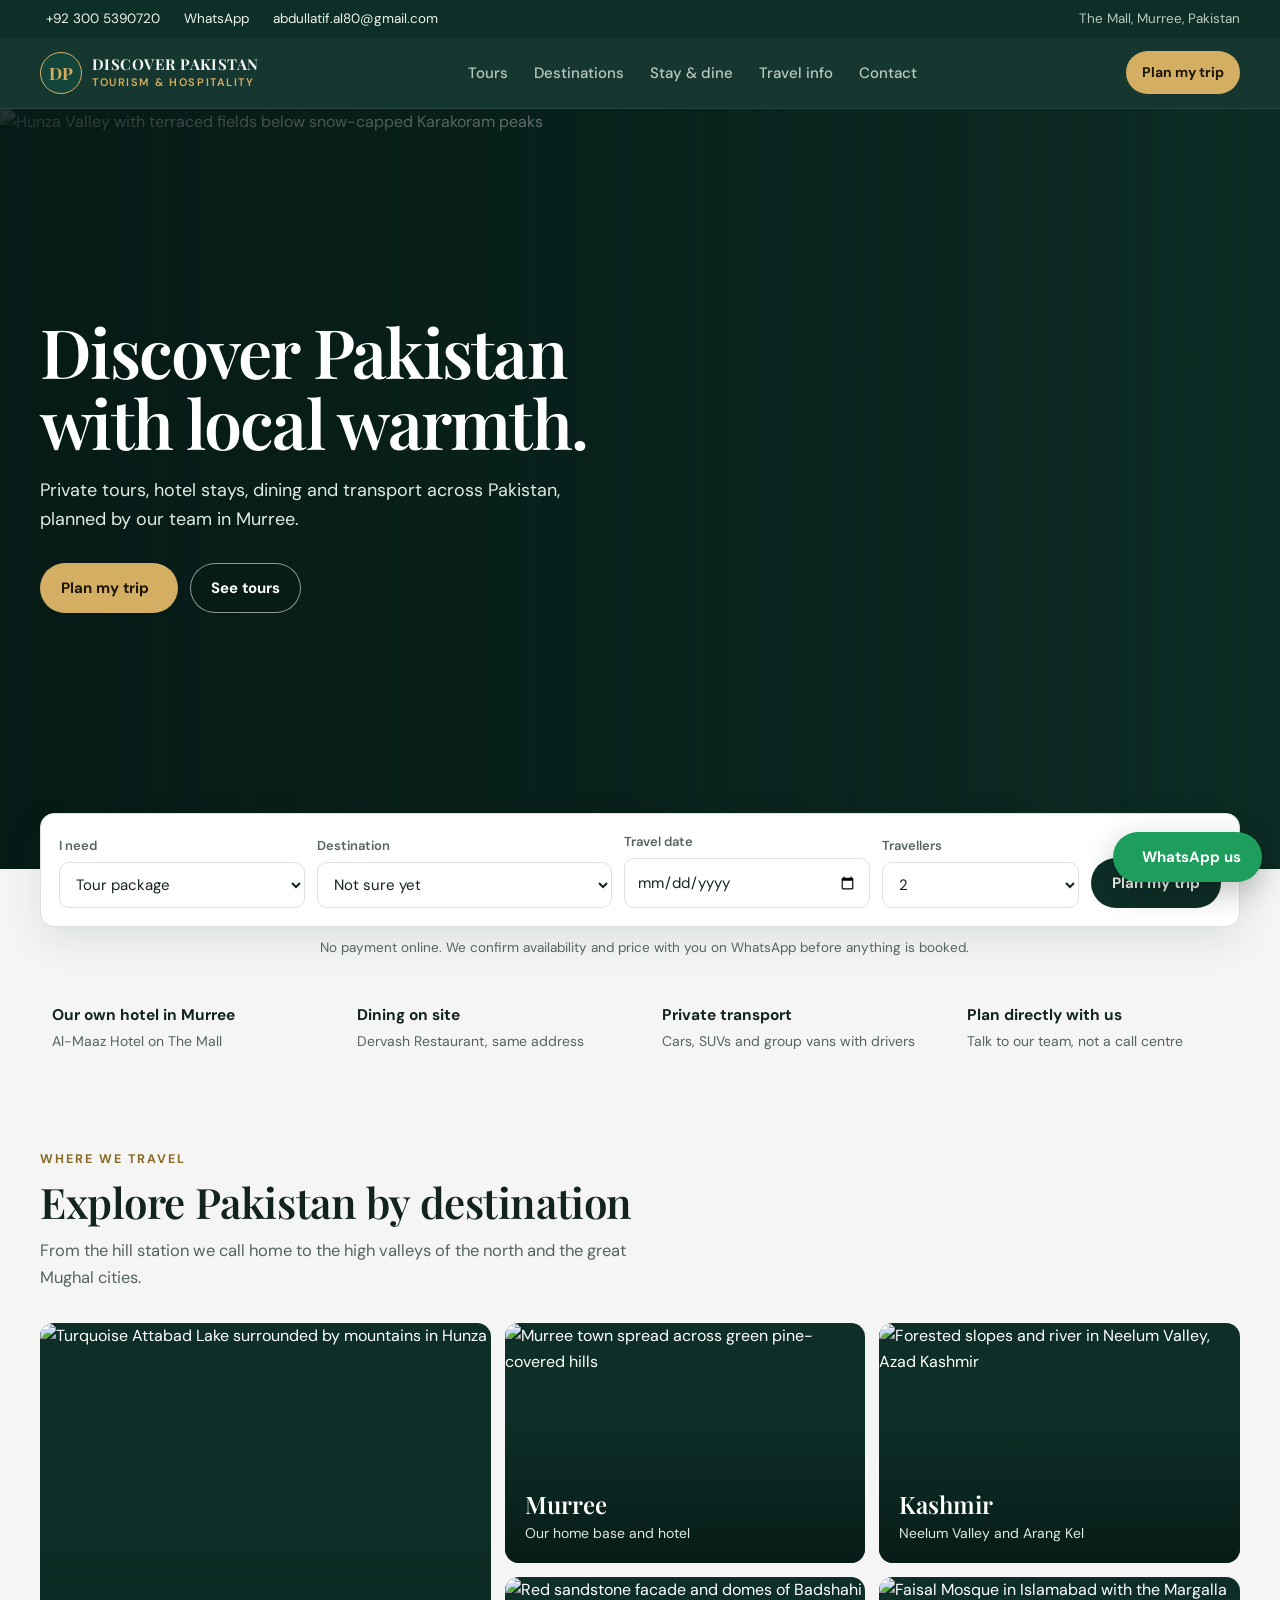
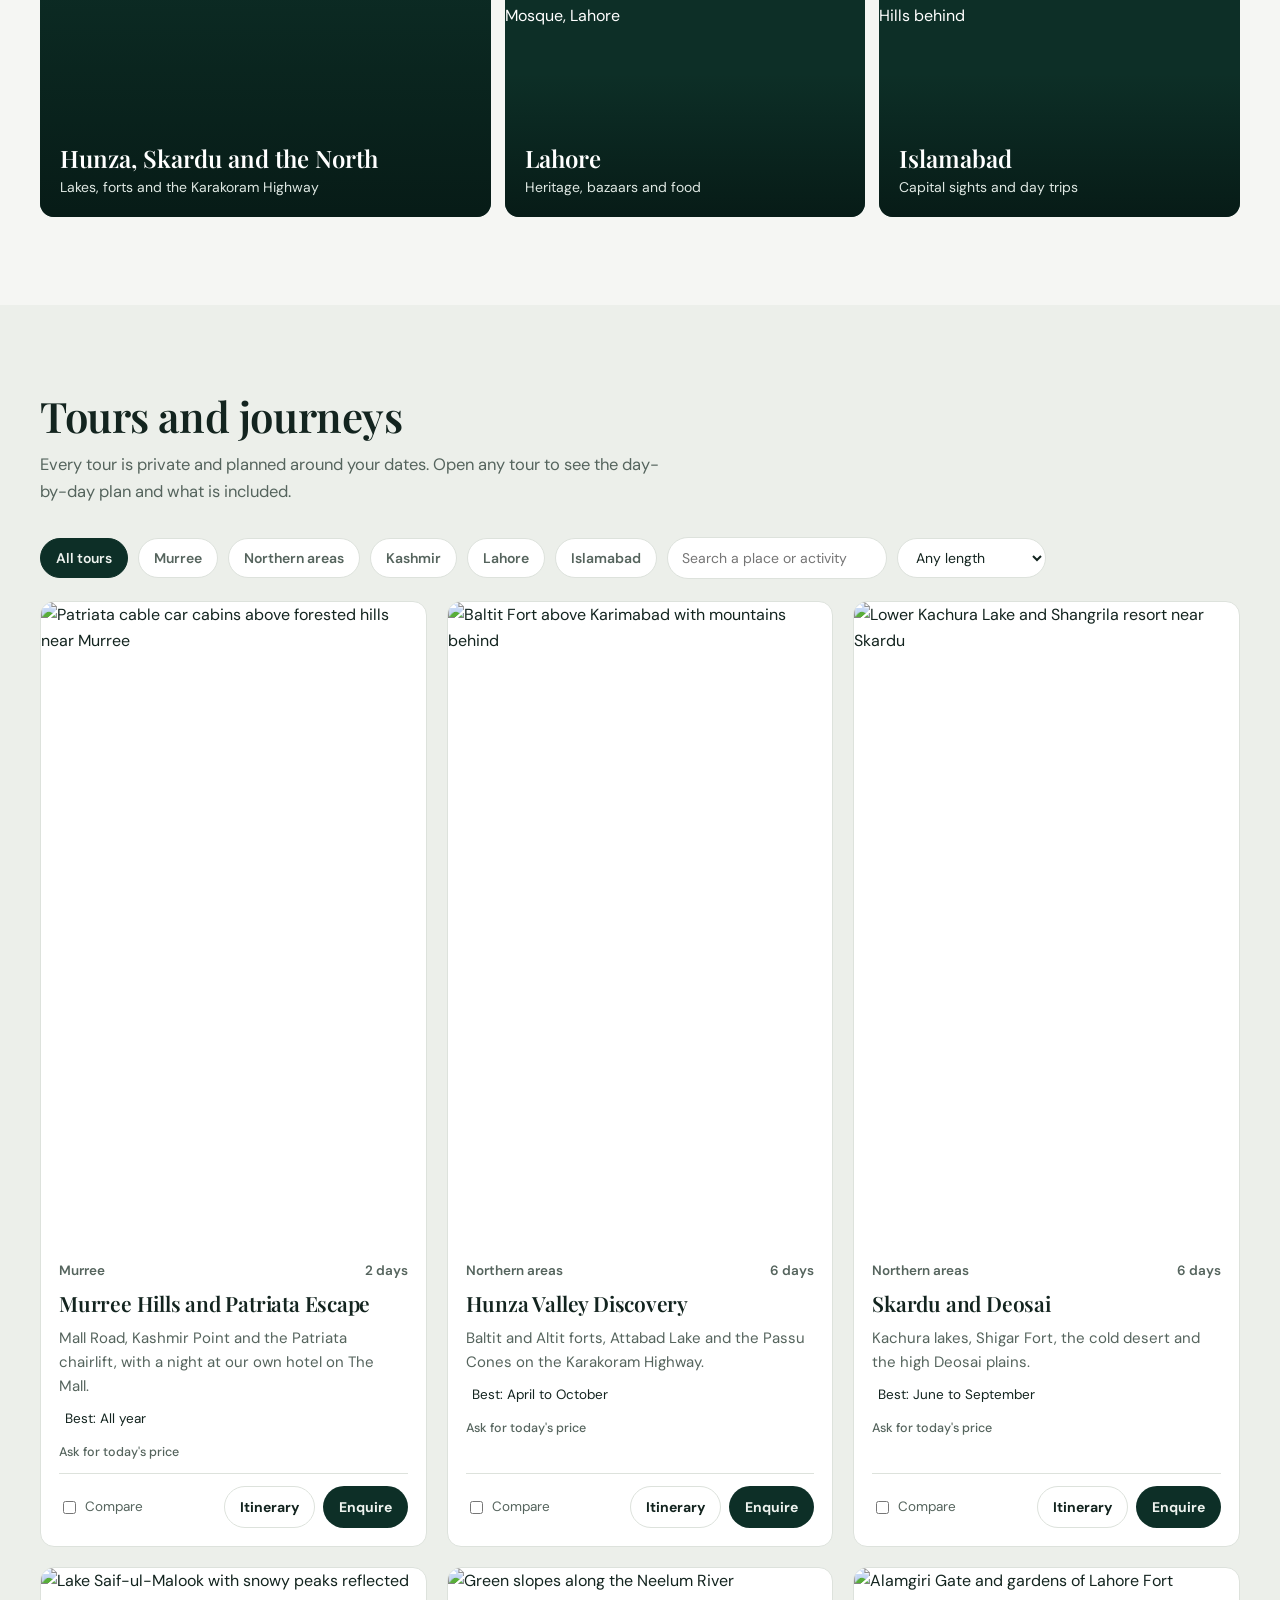
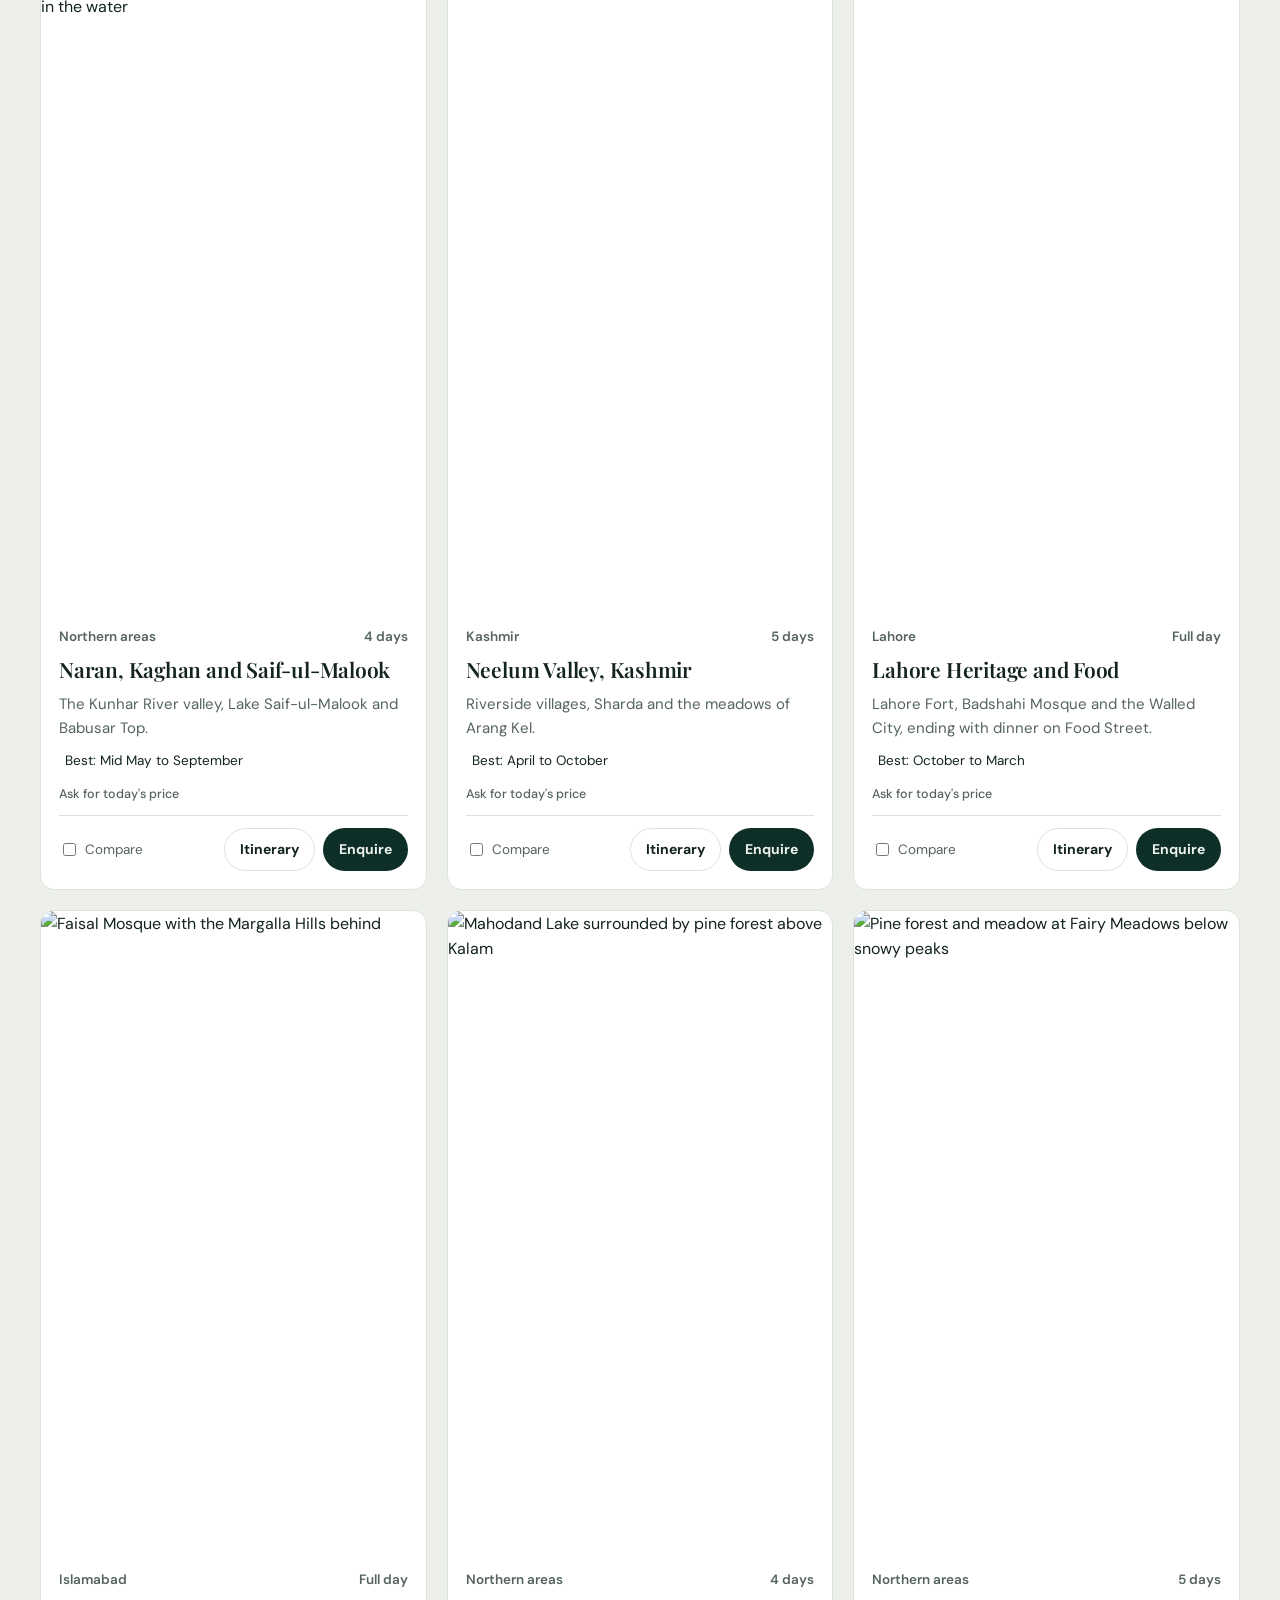
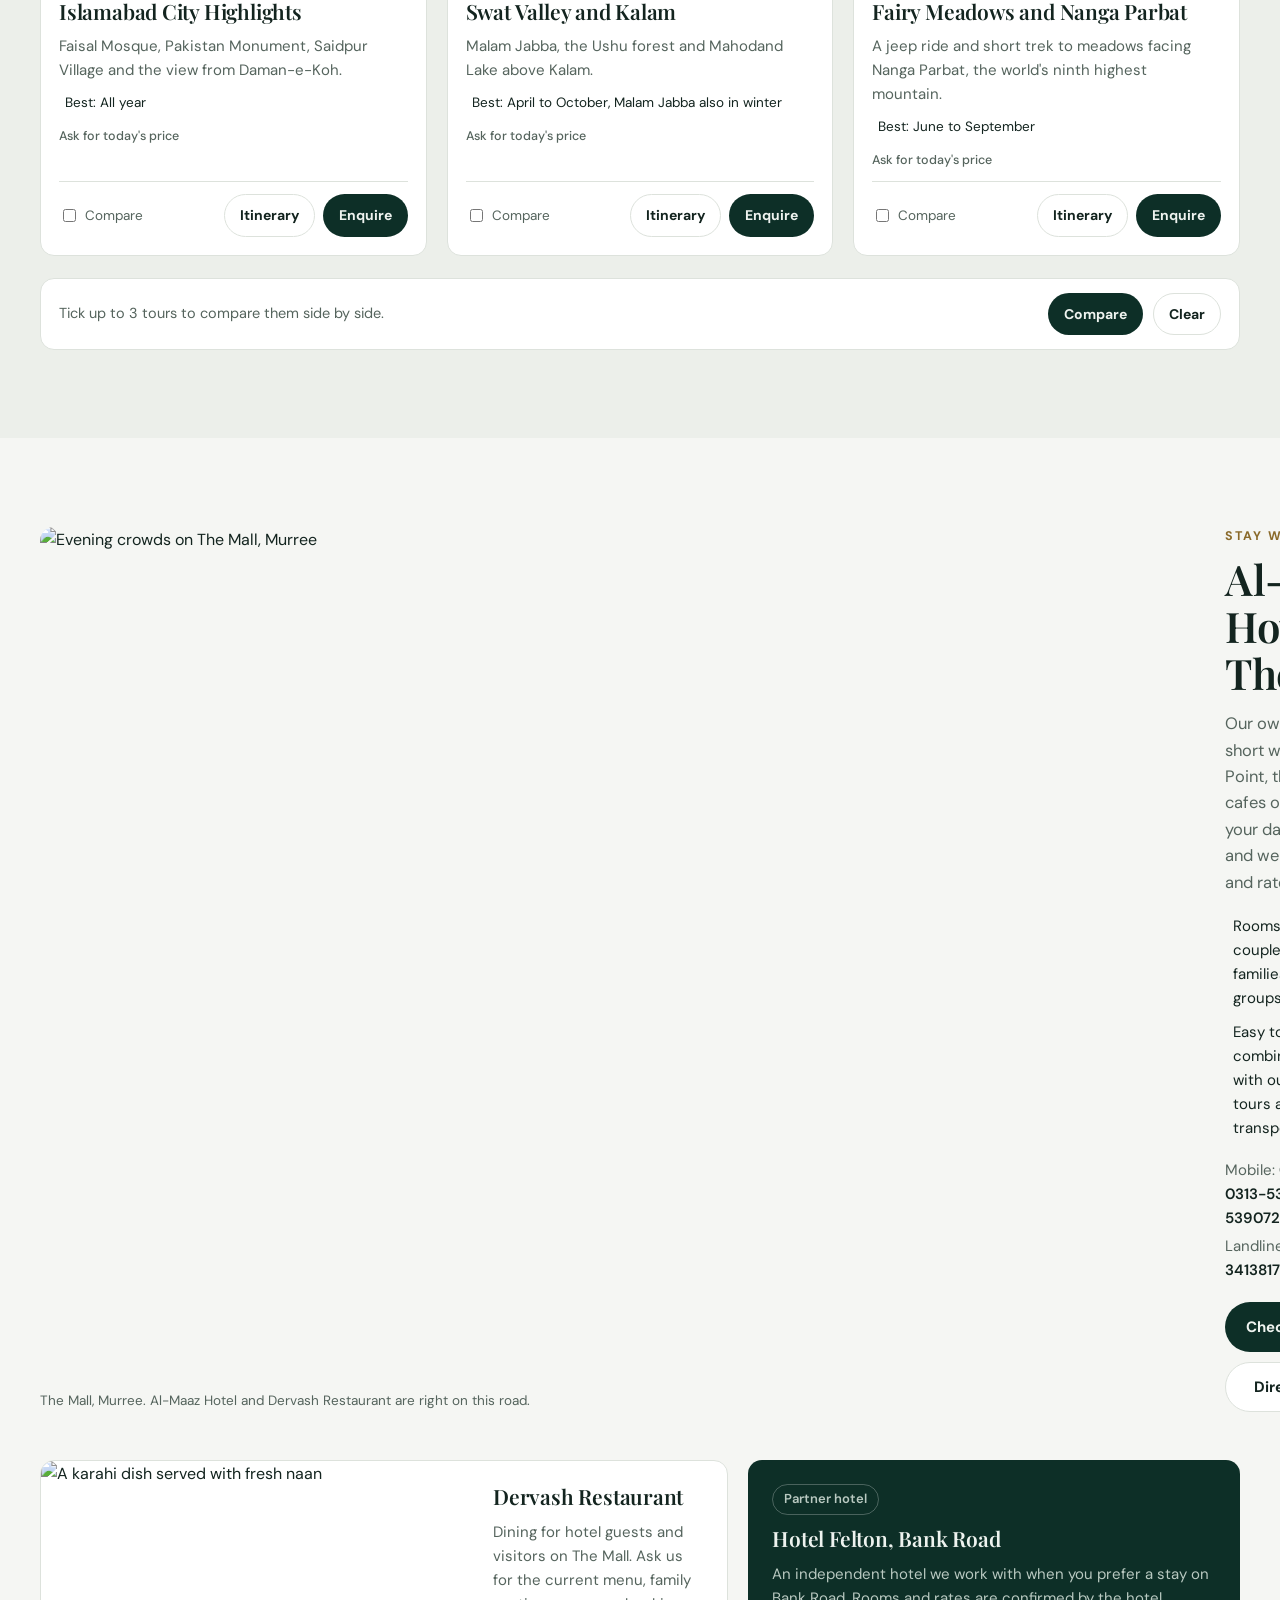
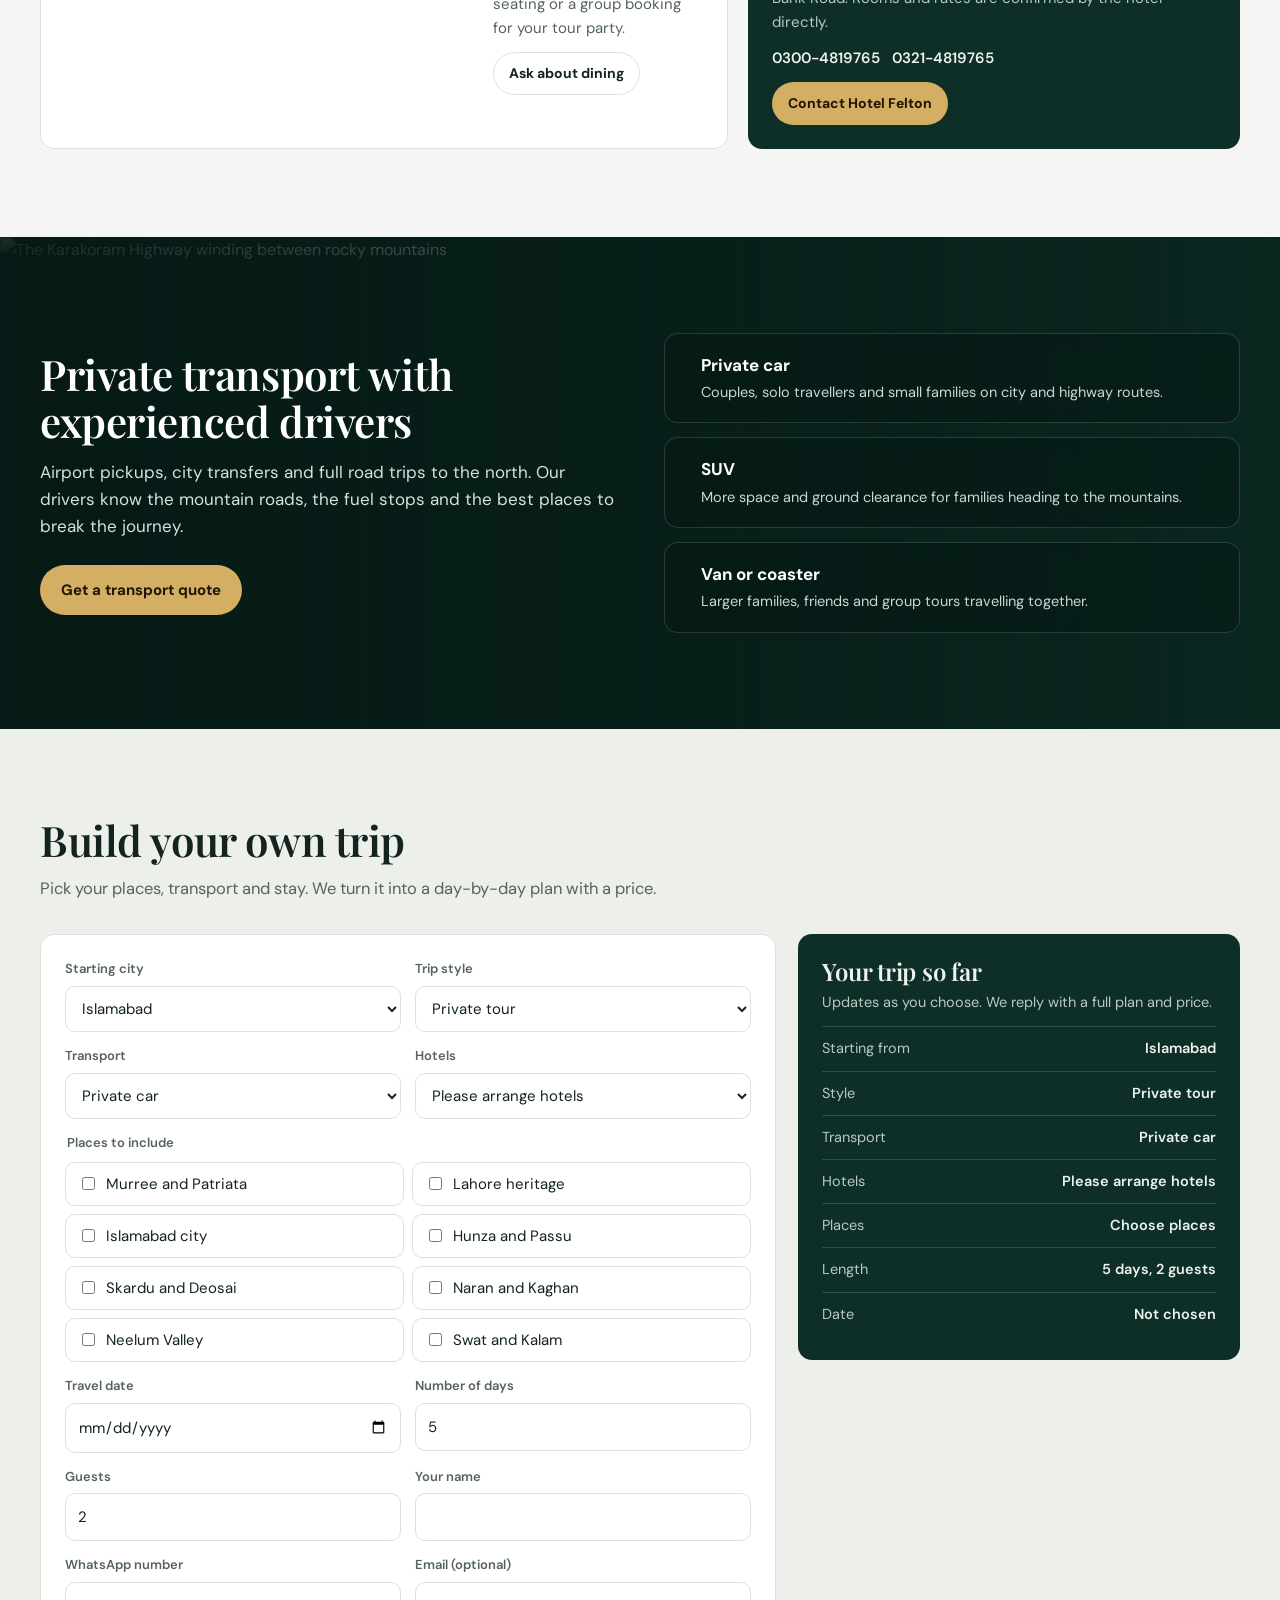
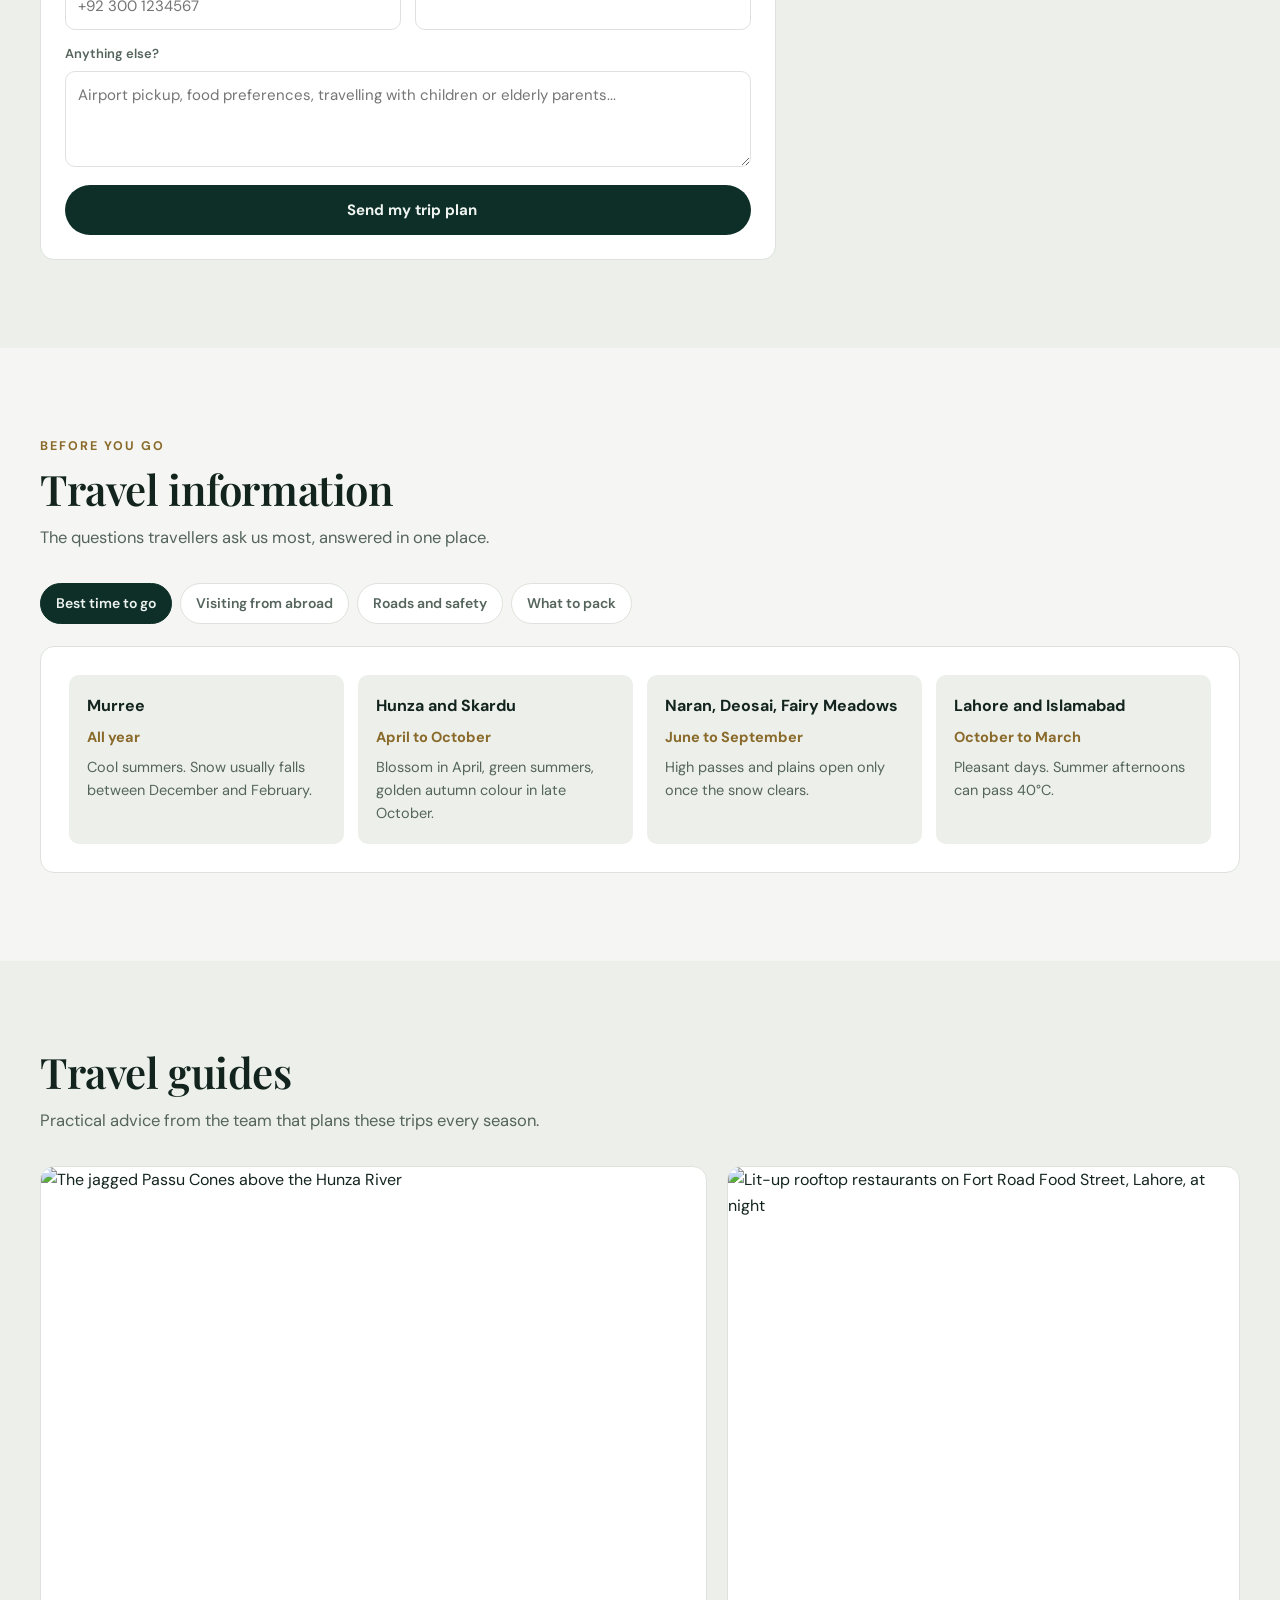
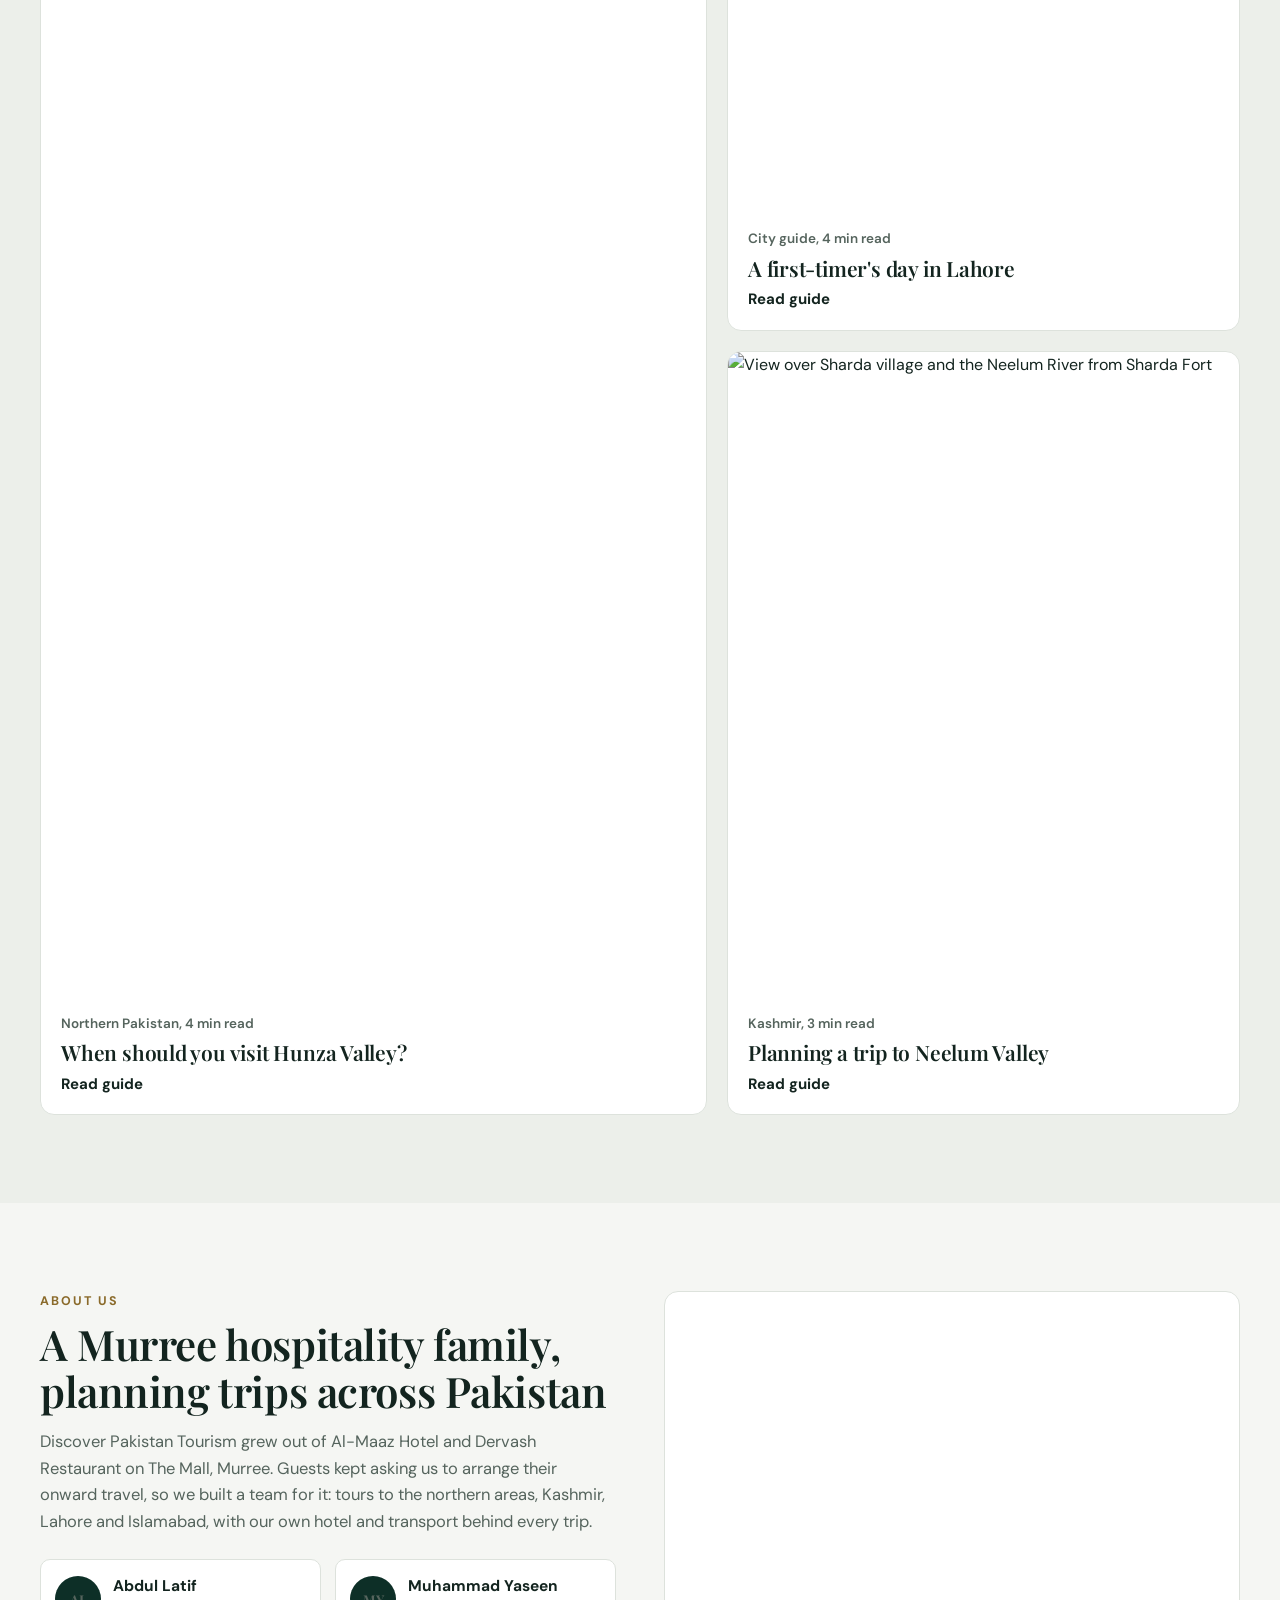
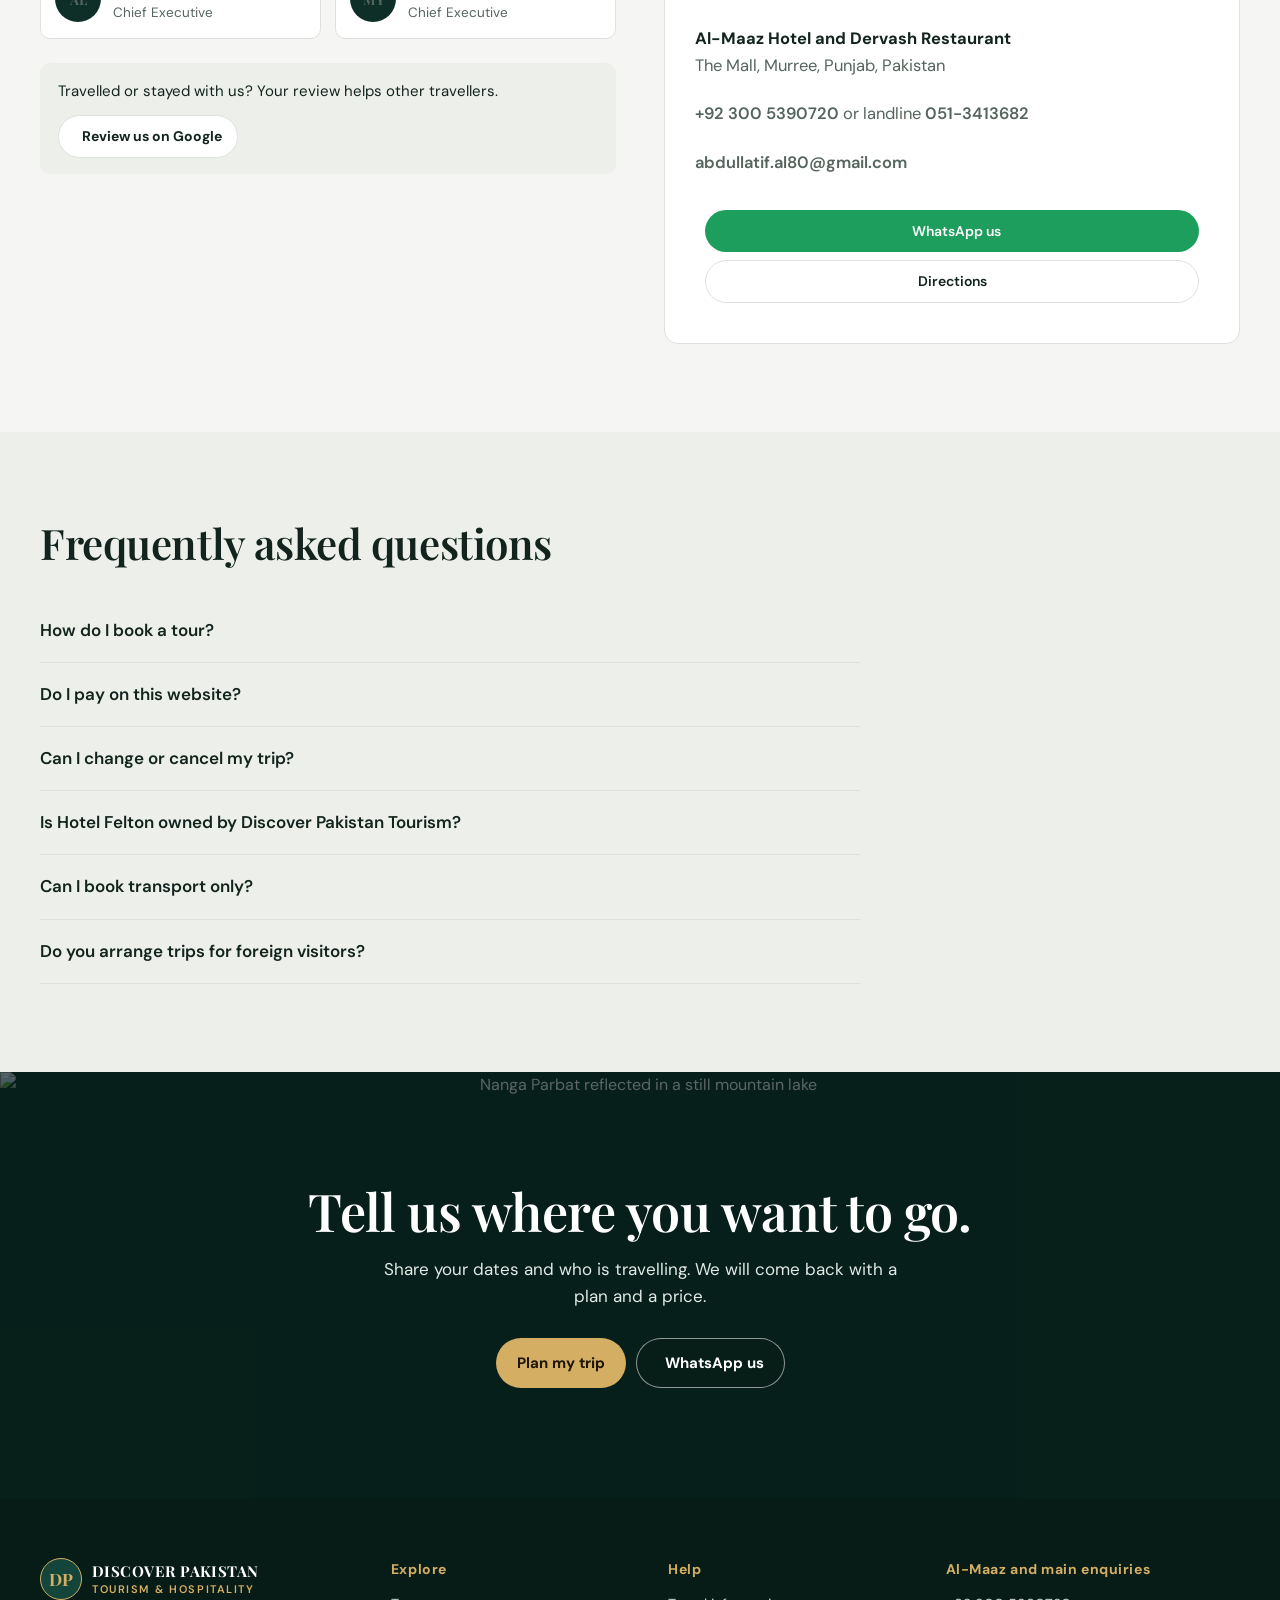
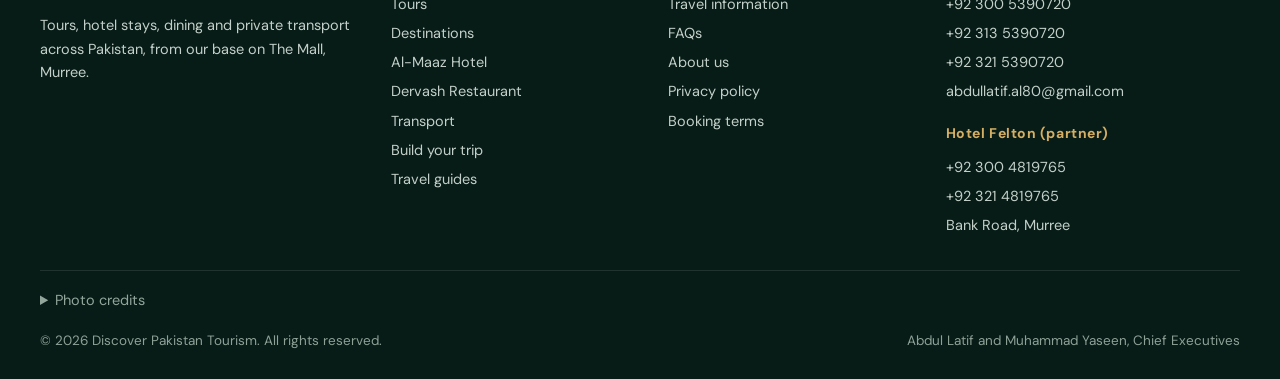
==== index.html @ a51fe9c0 "Redesign site: real destination photos, tour itineraries, travel info, SEO Remove prototype notices " ====
<!DOCTYPE html>
<html lang="en">
<head>
<meta charset="UTF-8">
<meta name="viewport" content="width=device-width,initial-scale=1">
<title>Discover Pakistan Tourism | Tours, Murree Hotel Stays and Private Transport</title>
<meta name="description" content="Private tours to Hunza, Skardu, Naran, Swat, Neelum, Lahore and Islamabad, plus hotel stays and dining on The Mall, Murree. Plan your trip with a local team on WhatsApp.">
<meta name="theme-color" content="#0d2f27">
<link rel="canonical" href="https://xumair604-crypto.github.io/discover-pakistan-tourism/">
<meta property="og:type" content="website">
<meta property="og:site_name" content="Discover Pakistan Tourism">
<meta property="og:title" content="Discover Pakistan Tourism | Tours, Hotel Stays and Transport">
<meta property="og:description" content="Private tours across Pakistan, hotel stays and dining on The Mall, Murree, and private transport. Plan with a local team on WhatsApp.">
<meta property="og:url" content="https://xumair604-crypto.github.io/discover-pakistan-tourism/">
<meta property="og:image" content="https://upload.wikimedia.org/wikipedia/commons/thumb/d/dc/Hunza_Valley_HDR.jpg/1280px-Hunza_Valley_HDR.jpg">
<meta name="twitter:card" content="summary_large_image">
<link rel="icon" href="data:image/svg+xml,%3Csvg xmlns='http://www.w3.org/2000/svg' viewBox='0 0 64 64'%3E%3Ccircle cx='32' cy='32' r='31' fill='%230d2f27'/%3E%3Ctext x='32' y='41' font-family='Georgia,serif' font-size='26' font-weight='700' fill='%23d4ae62' text-anchor='middle'%3EDP%3C/text%3E%3C/svg%3E">
<link rel="preconnect" href="https://fonts.googleapis.com"><link rel="preconnect" href="https://fonts.gstatic.com" crossorigin>
<link rel="preconnect" href="https://upload.wikimedia.org">
<link rel="preload" as="image" href="https://upload.wikimedia.org/wikipedia/commons/thumb/d/dc/Hunza_Valley_HDR.jpg/1920px-Hunza_Valley_HDR.jpg">
<link href="https://fonts.googleapis.com/css2?family=DM+Sans:ital,opsz,wght@0,9..40,400;0,9..40,500;0,9..40,600;0,9..40,700;1,9..40,400&family=Playfair+Display:wght@500;600;700&display=swap" rel="stylesheet">
<script src="https://unpkg.com/@phosphor-icons/web@2.1.1"></script>
<script type="application/ld+json">
{"@context":"https://schema.org","@graph":[
{"@type":"TravelAgency","@id":"#agency","name":"Discover Pakistan Tourism","url":"https://xumair604-crypto.github.io/discover-pakistan-tourism/","telephone":"+923005390720","email":"abdullatif.al80@gmail.com","image":"https://upload.wikimedia.org/wikipedia/commons/thumb/d/dc/Hunza_Valley_HDR.jpg/1280px-Hunza_Valley_HDR.jpg","address":{"@type":"PostalAddress","streetAddress":"The Mall","addressLocality":"Murree","addressRegion":"Punjab","addressCountry":"PK"},"geo":{"@type":"GeoCoordinates","latitude":33.9076049,"longitude":73.3946995},"areaServed":"Pakistan","founder":[{"@type":"Person","name":"Abdul Latif"},{"@type":"Person","name":"Muhammad Yaseen"}]},
{"@type":"Hotel","name":"Al-Maaz Hotel","telephone":["+923005390720","+92513413682"],"address":{"@type":"PostalAddress","streetAddress":"The Mall","addressLocality":"Murree","addressCountry":"PK"},"geo":{"@type":"GeoCoordinates","latitude":33.9076049,"longitude":73.3946995}},
{"@type":"Restaurant","name":"Dervash Restaurant","address":{"@type":"PostalAddress","streetAddress":"The Mall","addressLocality":"Murree","addressCountry":"PK"}}
]}
</script>
<style>
/* Design tokens. One accent (gold), forest-green brand, light and dark modes. */
:root{
  --bg:#f5f6f3;--surface:#ffffff;--surface2:#ecefea;--text:#13241f;--muted:#55645d;--line:#dde2dc;
  --brand:#0d2f27;--brand2:#14453a;--on-brand:#eef3ef;--on-brand-muted:#b9c9c1;
  --accent:#d4ae62;--accent-ink:#1d1606;--accent-text:#8a6a2a;
  --radius:14px;--radius-sm:10px;--shadow:0 14px 40px rgb(13 47 39 / .10);
  --ease:cubic-bezier(.16,1,.3,1);
}
@media (prefers-color-scheme:dark){:root{
  --bg:#0b1613;--surface:#11201c;--surface2:#162925;--text:#e7eee9;--muted:#9db0a6;--line:#24382f;
  --brand:#0a221c;--brand2:#123a31;--accent-text:#e0bf7a;--shadow:0 14px 40px rgb(0 0 0 / .35);
}}
*{box-sizing:border-box}
html{scroll-behavior:smooth;scroll-padding-top:84px;-webkit-text-size-adjust:100%}
body{margin:0;background:var(--bg);color:var(--text);font:400 16px/1.6 "DM Sans",system-ui,sans-serif}
img{max-width:100%;display:block}
a{color:inherit}
button,input,select,textarea{font:inherit;color:inherit}
button{cursor:pointer}
h1,h2,h3{font-family:"Playfair Display",Georgia,serif;font-weight:600;line-height:1.12;letter-spacing:-.01em;margin:0}
h2{font-size:clamp(28px,3.6vw,42px)}
h3{font-size:21px}
p{margin:0}
.wrap{width:min(1200px,100% - 32px);margin-inline:auto}
.sr-only{position:absolute;width:1px;height:1px;overflow:hidden;clip:rect(0 0 0 0);white-space:nowrap}
:focus-visible{outline:3px solid var(--accent);outline-offset:2px;border-radius:6px}
.skip{position:absolute;left:12px;top:-60px;z-index:200;background:var(--accent);color:var(--accent-ink);padding:10px 14px;border-radius:8px;font-weight:700;text-decoration:none}
.skip:focus{top:12px}
i.ph{font-size:1.15em;line-height:0;vertical-align:-.15em}

/* Buttons: pill-shaped everywhere; cards and inputs share --radius scale */
.btn{display:inline-flex;align-items:center;justify-content:center;gap:8px;border:1px solid transparent;border-radius:999px;padding:12px 20px;font-weight:700;font-size:15px;text-decoration:none;white-space:nowrap;transition:transform .25s var(--ease),background-color .25s,border-color .25s}
.btn:active{transform:scale(.98)}
.btn-accent{background:var(--accent);color:var(--accent-ink)}
.btn-accent:hover{background:#e0bd78}
.btn-brand{background:var(--brand);color:var(--on-brand)}
.btn-brand:hover{background:var(--brand2)}
.btn-ghost{border-color:rgb(255 255 255 / .55);color:#fff;background:rgb(8 26 22 / .25)}
.btn-ghost:hover{background:rgb(8 26 22 / .5)}
.btn-line{border-color:var(--line);background:var(--surface);color:var(--text)}
.btn-line:hover{border-color:var(--text)}
.btn-sm{padding:9px 15px;font-size:14px}
.btn-wa{background:#1d9e5c;color:#fff}
.btn-wa:hover{background:#178a4f}

/* Top bar + header */
.topbar{background:var(--brand);color:var(--on-brand-muted);font-size:13.5px}
.topbar .wrap{display:flex;justify-content:space-between;gap:12px;padding:8px 0;flex-wrap:wrap}
.topbar a{color:var(--on-brand);text-decoration:none}
.topbar span,.topbar a{display:inline-flex;align-items:center;gap:6px}
.topbar .group{display:flex;gap:18px;flex-wrap:wrap}
header.nav{position:sticky;top:0;z-index:60;background:rgb(13 47 39 / .96);backdrop-filter:blur(10px);-webkit-backdrop-filter:blur(10px);color:var(--on-brand);border-bottom:1px solid rgb(255 255 255 / .08)}
.navin{height:70px;display:flex;align-items:center;justify-content:space-between;gap:20px}
.brand{display:flex;align-items:center;gap:10px;text-decoration:none}
.logo{width:42px;height:42px;border-radius:50%;border:1.5px solid var(--accent);display:grid;place-items:center;color:var(--accent);font:700 17px "Playfair Display",serif;background:var(--brand2);flex:none}
.brand b{display:block;font:700 15px "Playfair Display",serif;letter-spacing:.03em}
.brand small{display:block;color:var(--accent);font-size:11px;letter-spacing:.14em;font-weight:600}
.navlinks{display:flex;gap:26px;font-size:15px;font-weight:500}
.navlinks a{text-decoration:none;color:var(--on-brand-muted);transition:color .2s}
.navlinks a:hover{color:#fff}
.navright{display:flex;gap:10px;align-items:center}
.menu{display:none;background:none;border:0;color:#fff;font-size:26px;padding:6px}

/* Hero */
.hero{position:relative;min-height:min(86dvh,760px);display:flex;align-items:center;color:#fff;overflow:hidden;background:#0d2f27}
.hero>img{position:absolute;inset:0;width:100%;height:100%;object-fit:cover}
.hero:before{content:"";position:absolute;inset:0;z-index:1;background:linear-gradient(90deg,rgb(6 24 20 / .88) 0%,rgb(6 24 20 / .62) 45%,rgb(6 24 20 / .12) 100%)}
.heroContent{position:relative;z-index:2;padding:72px 0 120px;max-width:620px}
.hero h1{font-size:clamp(40px,6vw,68px);line-height:1.04;letter-spacing:-.025em}
.hero p{margin-top:18px;font-size:18px;line-height:1.65;color:#e2ebe6;max-width:520px}
.heroActions{display:flex;gap:12px;flex-wrap:wrap;margin-top:28px}

/* Quick planner */
.planner{position:relative;z-index:5;margin-top:-56px}
.plannerBox{background:var(--surface);border:1px solid var(--line);border-radius:var(--radius);box-shadow:var(--shadow);padding:18px;display:grid;grid-template-columns:1fr 1.2fr 1fr .8fr auto;gap:12px;align-items:end}
.field{display:flex;flex-direction:column;gap:6px}
.field label{font-size:13px;font-weight:600;color:var(--muted)}
.field input,.field select,.field textarea{width:100%;border:1px solid var(--line);background:var(--surface);border-radius:var(--radius-sm);padding:11px 12px;font-size:15px;outline:none;transition:border-color .2s}
.field input:focus,.field select:focus,.field textarea:focus{border-color:var(--accent)}
.field textarea{resize:vertical}
.plannerNote{font-size:13.5px;color:var(--muted);margin-top:10px;display:flex;gap:8px;align-items:center;justify-content:center;text-align:center}

/* Trust strip */
.trust{display:grid;grid-template-columns:repeat(4,1fr);gap:20px;padding:44px 0 8px}
.trust div{display:flex;gap:12px;align-items:flex-start}
.trust i.ph{font-size:26px;color:var(--accent-text);flex:none;margin-top:4px}
.trust b{display:block;font-size:15.5px}
.trust span{font-size:14px;color:var(--muted)}

/* Sections */
.section{padding:88px 0}
.alt{background:var(--surface2)}
.eyebrow{font-size:12.5px;font-weight:700;letter-spacing:.16em;text-transform:uppercase;color:var(--accent-text);margin-bottom:10px}
.sectionHead{max-width:640px;margin-bottom:32px}
.sectionHead p{color:var(--muted);margin-top:12px;font-size:16.5px}

/* Destinations bento: 5 cells */
.bento{display:grid;grid-template-columns:1.25fr 1fr 1fr;grid-template-rows:240px 240px;gap:14px}
.dest{position:relative;overflow:hidden;border-radius:var(--radius);color:#fff;text-align:left;border:0;padding:0;background:#0d2f27}
.dest:first-child{grid-row:span 2}
.dest img{width:100%;height:100%;object-fit:cover;transition:transform .7s var(--ease)}
.dest:hover img{transform:scale(1.05)}
.dest:after{content:"";position:absolute;inset:0;background:linear-gradient(0deg,rgb(6 24 20 / .85),transparent 60%)}
.dest span{position:absolute;z-index:1;left:20px;right:20px;bottom:18px}
.dest b{display:block;font:600 24px "Playfair Display",serif}
.dest small{font-size:14px;color:#dfe8e3}

/* Tours */
.toolbar{display:flex;gap:10px;flex-wrap:wrap;align-items:center;margin-bottom:22px}
.chip{border:1px solid var(--line);background:var(--surface);border-radius:999px;padding:8px 15px;font-size:14px;font-weight:600;color:var(--muted)}
.chip[aria-pressed="true"]{background:var(--brand);border-color:var(--brand);color:var(--on-brand)}
.toolbar .field{flex-direction:row}
.toolbar input,.toolbar select{border:1px solid var(--line);background:var(--surface);border-radius:999px;padding:9px 14px;font-size:14px;outline:none}
.toolbar input{min-width:220px}
.tourGrid{display:grid;grid-template-columns:repeat(3,1fr);gap:20px}
.tour{background:var(--surface);border:1px solid var(--line);border-radius:var(--radius);overflow:hidden;display:flex;flex-direction:column;transition:transform .35s var(--ease),box-shadow .35s}
.tour:hover{transform:translateY(-3px);box-shadow:var(--shadow)}
.tour[hidden]{display:none}
.tour img{width:100%;aspect-ratio:3/2;object-fit:cover}
.tourBody{padding:18px;display:flex;flex-direction:column;gap:10px;flex:1}
.tourMeta{display:flex;justify-content:space-between;gap:10px;font-size:13.5px;color:var(--muted);font-weight:600}
.tour p{font-size:15px;color:var(--muted)}
.season{display:inline-flex;align-items:center;gap:6px;font-size:13.5px;color:var(--text)}
.season i{color:var(--accent-text)}
.price{font-weight:700;font-size:15px}
.price small{font-weight:500;color:var(--muted)}
.tourFoot{margin-top:auto;padding-top:12px;border-top:1px solid var(--line);display:flex;align-items:center;justify-content:space-between;gap:8px;flex-wrap:wrap}
.tourFoot .actions{display:flex;gap:8px}
.cmpLabel{display:inline-flex;gap:6px;align-items:center;font-size:13.5px;color:var(--muted)}
.empty{padding:36px;text-align:center;border:1px dashed var(--line);border-radius:var(--radius);color:var(--muted);display:none}
.compareBar{margin-top:22px;padding:14px 18px;border:1px solid var(--line);background:var(--surface);border-radius:var(--radius);display:flex;justify-content:space-between;align-items:center;gap:12px;flex-wrap:wrap}
.compareBar span{font-size:14.5px;color:var(--muted)}
.cmpTable{width:100%;border-collapse:collapse;margin-top:14px;background:var(--surface);border-radius:var(--radius);overflow:hidden;font-size:14.5px}
.cmpTable th,.cmpTable td{text-align:left;padding:12px 14px;vertical-align:top}
.cmpTable tr+tr{border-top:1px solid var(--line)}
.cmpTable th{color:var(--muted);font-weight:600;width:150px}
.cmpScroll{overflow-x:auto}

/* Stay & dine */
.stay{display:grid;grid-template-columns:1.1fr 1fr;gap:48px;align-items:center}
.stay figure{margin:0}
.stay figure img{border-radius:var(--radius);width:100%;aspect-ratio:4/3;object-fit:cover}
.stay figcaption{font-size:13.5px;color:var(--muted);margin-top:10px}
.stay ul{list-style:none;padding:0;margin:18px 0;display:grid;grid-template-columns:1fr 1fr;gap:10px}
.stay li{display:flex;gap:8px;align-items:flex-start;font-size:15px}
.stay li i{color:var(--accent-text);margin-top:4px}
.contactLines{font-size:15px;color:var(--muted);display:grid;gap:4px;margin-bottom:20px}
.contactLines a{text-decoration:none;color:var(--text);font-weight:600}
.btnRow{display:flex;gap:10px;flex-wrap:wrap}
.duo{display:grid;grid-template-columns:1.4fr 1fr;gap:20px;margin-top:48px}
.dine{display:grid;grid-template-columns:1fr 1fr;background:var(--surface);border:1px solid var(--line);border-radius:var(--radius);overflow:hidden}
.dine img{width:100%;height:100%;object-fit:cover;min-height:240px}
.dine div,.partner{padding:24px;display:flex;flex-direction:column;gap:12px}
.dine p,.partner p{color:var(--muted);font-size:15px}
.partner{background:var(--brand);color:var(--on-brand);border-radius:var(--radius)}
.partner p{color:var(--on-brand-muted)}
.partner .tag{align-self:flex-start;font-size:13px;font-weight:600;border:1px solid rgb(255 255 255 / .25);border-radius:999px;padding:4px 11px;color:var(--on-brand-muted)}
.partner a{color:var(--on-brand);font-weight:600;text-decoration:none}

/* Transport band */
.band{position:relative;color:#fff;overflow:hidden;background:#0d2f27}
.band>img{position:absolute;inset:0;width:100%;height:100%;object-fit:cover}
.band:before{content:"";position:absolute;inset:0;z-index:1;background:linear-gradient(90deg,rgb(6 24 20 / .92),rgb(6 24 20 / .7) 55%,rgb(6 24 20 / .35))}
.band .wrap{position:relative;z-index:2;padding:96px 0;display:grid;grid-template-columns:1fr 1fr;gap:48px;align-items:center}
.band p{color:#d6e2dc;font-size:17px;margin-top:14px}
.vehicles{display:grid;gap:14px}
.vehicle{display:flex;gap:16px;align-items:flex-start;padding:18px 20px;border-radius:var(--radius);background:rgb(6 24 20 / .55);border:1px solid rgb(255 255 255 / .14);backdrop-filter:blur(6px);-webkit-backdrop-filter:blur(6px)}
.vehicle i.ph{font-size:30px;color:var(--accent);margin-top:2px}
.vehicle b{display:block;font-size:17px}
.vehicle span{font-size:14.5px;color:#cbd8d1}

/* Builder */
.builder{display:grid;grid-template-columns:1.25fr .75fr;gap:22px;align-items:start}
.builderForm{background:var(--surface);border:1px solid var(--line);border-radius:var(--radius);padding:24px}
.grid2{display:grid;grid-template-columns:1fr 1fr;gap:14px}
.span2{grid-column:span 2}
fieldset{border:0;padding:0;margin:0}
legend{font-size:13px;font-weight:600;color:var(--muted);margin-bottom:8px}
.checks{display:grid;grid-template-columns:repeat(2,1fr);gap:8px}
.checks label{display:flex;gap:8px;align-items:center;font-size:15px;padding:9px 12px;border:1px solid var(--line);border-radius:var(--radius-sm);cursor:pointer}
.checks label:has(input:checked){border-color:var(--accent);background:color-mix(in srgb,var(--accent) 12%,transparent)}
.summary{position:sticky;top:96px;background:var(--brand);color:var(--on-brand);border-radius:var(--radius);padding:24px}
.summary h3{font-size:24px;margin-bottom:6px}
.summary>p{color:var(--on-brand-muted);font-size:14.5px;margin-bottom:12px}
.sumline{display:flex;justify-content:space-between;gap:12px;padding:10px 0;border-top:1px solid rgb(255 255 255 / .14);font-size:14.5px}
.sumline span{color:var(--on-brand-muted)}
.sumline b{text-align:right;font-weight:600}

/* Travel info tabs */
.tabs{display:flex;gap:8px;flex-wrap:wrap;margin-bottom:22px}
.tabPanel{background:var(--surface);border:1px solid var(--line);border-radius:var(--radius);padding:28px}
.tabPanel[hidden]{display:none}
.seasonGrid{display:grid;grid-template-columns:repeat(4,1fr);gap:14px}
.seasonCard{padding:18px;border-radius:var(--radius-sm);background:var(--surface2)}
.seasonCard b{display:block;font-size:16px;margin-bottom:6px}
.seasonCard .when{font-weight:700;color:var(--accent-text);font-size:14.5px}
.seasonCard p{font-size:14.5px;color:var(--muted);margin-top:6px}
.infoCols{display:grid;grid-template-columns:repeat(2,1fr);gap:28px}
.infoCols h3{font-size:19px;margin-bottom:8px;display:flex;gap:8px;align-items:center}
.infoCols h3 i{color:var(--accent-text)}
.infoCols p,.infoCols li{font-size:15.5px;color:var(--muted)}
.infoCols ul{margin:8px 0 0;padding-left:18px}
.infoCols a{color:var(--text);font-weight:600}

/* Guides */
.guides{display:grid;grid-template-columns:1.3fr 1fr;grid-template-rows:auto auto;gap:20px}
.guide{position:relative;display:flex;flex-direction:column;background:var(--surface);border:1px solid var(--line);border-radius:var(--radius);overflow:hidden;text-align:left;padding:0;transition:box-shadow .35s}
.guide:hover{box-shadow:var(--shadow)}
.guide:first-child{grid-row:span 2}
.guide img{width:100%;aspect-ratio:16/10;object-fit:cover}
.guide:first-child img{aspect-ratio:auto;flex:1;min-height:280px}
.guide div{padding:18px 20px}
.guide small{font-size:13.5px;color:var(--muted);font-weight:600}
.guide h3{margin:6px 0}
.guide span{font-weight:700;font-size:15px;display:inline-flex;gap:6px;align-items:center}

/* About + contact */
.about{display:grid;grid-template-columns:1fr 1fr;gap:48px;align-items:start}
.about p{color:var(--muted);font-size:16.5px;margin-top:14px}
.people{display:grid;grid-template-columns:1fr 1fr;gap:14px;margin:24px 0}
.person{display:flex;gap:12px;align-items:center;padding:14px;border:1px solid var(--line);border-radius:var(--radius-sm);background:var(--surface)}
.avatar{width:46px;height:46px;border-radius:50%;background:var(--brand);color:var(--accent);display:grid;place-items:center;font:700 16px "Playfair Display",serif;flex:none}
.person b{display:block;font-size:15.5px}
.person span{font-size:13.5px;color:var(--muted)}
.mapCard{border:1px solid var(--line);border-radius:var(--radius);overflow:hidden;background:var(--surface)}
.mapCard iframe{width:100%;height:300px;border:0;display:block}
.mapCard div{padding:20px;display:grid;gap:8px;font-size:15px}
.mapCard a{text-decoration:none;font-weight:600}
.mapCard p{display:flex;gap:10px;align-items:flex-start;color:var(--muted)}
.mapCard p i{color:var(--accent-text);margin-top:4px}
.reviewNote{margin-top:16px;padding:16px 18px;border-radius:var(--radius-sm);background:var(--surface2);display:flex;gap:12px;align-items:center;justify-content:space-between;flex-wrap:wrap;font-size:15px}

/* FAQ */
.faqs{max-width:820px}
.faqs details{border-bottom:1px solid var(--line)}
.faqs summary{list-style:none;cursor:pointer;padding:18px 0;font-weight:600;font-size:17px;display:flex;justify-content:space-between;gap:16px}
.faqs summary::-webkit-details-marker{display:none}
.faqs summary i{transition:transform .3s var(--ease);color:var(--accent-text)}
.faqs details[open] summary i{transform:rotate(45deg)}
.faqs details p{padding:0 0 18px;color:var(--muted);font-size:16px}

/* CTA */
.cta{position:relative;color:#fff;text-align:center;overflow:hidden;background:#0d2f27}
.cta>img{position:absolute;inset:0;width:100%;height:100%;object-fit:cover;object-position:center 30%}
.cta:before{content:"";position:absolute;inset:0;z-index:1;background:rgb(6 24 20 / .66)}
.cta .wrap{position:relative;z-index:2;padding:110px 0}
.cta h2{font-size:clamp(32px,4.6vw,52px);max-width:720px;margin:0 auto}
.cta p{max-width:540px;margin:16px auto 28px;color:#e0e9e4;font-size:17px}
.cta .btnRow{justify-content:center}

/* Footer */
footer{background:#081c17;color:#c3d0c9;padding:60px 0 28px;font-size:14.5px}
.footGrid{display:grid;grid-template-columns:1.3fr 1fr 1fr 1.2fr;gap:32px}
footer h4{color:var(--accent);font-size:14px;margin:0 0 12px;letter-spacing:.04em}
footer a{color:#c3d0c9;text-decoration:none}
footer a:hover{color:#fff}
.footLinks{display:grid;gap:6px}
footer .linkBtn{background:none;border:0;padding:0;color:#c3d0c9;text-align:left;font-size:14.5px}
footer .linkBtn:hover{color:#fff}
.credits{margin-top:32px;border-top:1px solid rgb(255 255 255 / .1);padding-top:18px}
.credits summary{cursor:pointer;color:#93a69c}
.credits ul{columns:3;font-size:13px;color:#93a69c;padding-left:18px}
.credits li{break-inside:avoid;margin-bottom:4px}
.copyright{display:flex;justify-content:space-between;gap:12px;flex-wrap:wrap;color:#8ea197;font-size:13.5px;margin-top:18px}

/* Floating WhatsApp */
.waFloat{position:fixed;right:18px;bottom:18px;z-index:50;box-shadow:0 10px 30px rgb(0 0 0 / .25)}

/* Dialogs */
dialog{border:0;padding:0;border-radius:var(--radius);width:min(680px,calc(100% - 24px));max-height:calc(100dvh - 32px);background:var(--surface);color:var(--text);box-shadow:0 30px 80px rgb(0 0 0 / .35)}
dialog::backdrop{background:rgb(5 20 16 / .7)}
.dlg{padding:26px;overflow:auto;max-height:calc(100dvh - 32px)}
.dlgHead{display:flex;justify-content:space-between;gap:16px;align-items:flex-start;margin-bottom:14px}
.dlgHead h2{font-size:28px}
.close{flex:none;width:38px;height:38px;border-radius:50%;border:1px solid var(--line);background:var(--surface2);display:grid;place-items:center;font-size:18px}
.dlg .grid2{margin-top:6px}
.notice{font-size:14px;color:var(--muted);margin:14px 0;display:flex;gap:8px;align-items:flex-start}
.notice i{margin-top:3px}
.err{color:#b3261e;font-size:13.5px;display:none}
.field.invalid input{border-color:#b3261e}
.field.invalid .err{display:block}
.detailImg{width:100%;aspect-ratio:16/8;object-fit:cover;border-radius:var(--radius-sm);margin-bottom:16px}
.days{list-style:none;padding:0;margin:12px 0 18px;display:grid;gap:10px}
.days li{display:grid;grid-template-columns:62px 1fr;gap:12px;font-size:15.5px}
.days b{color:var(--accent-text);font-size:14px}
.incl{display:grid;grid-template-columns:1fr 1fr;gap:16px;font-size:15px}
.incl ul{padding-left:18px;margin:6px 0 0;color:var(--muted)}
.article p{color:var(--muted);font-size:16.5px;margin-top:12px}
.article h3{font-size:19px;margin-top:20px}
.article img{border-radius:var(--radius-sm);margin-bottom:6px;aspect-ratio:16/8;object-fit:cover;width:100%}

/* Reveal on scroll (motion only when allowed) */
@media (prefers-reduced-motion:no-preference){
  .reveal{opacity:0;transform:translateY(18px);transition:opacity .7s var(--ease),transform .7s var(--ease)}
  .reveal.in{opacity:1;transform:none}
}
@media (prefers-reduced-motion:reduce){
  html{scroll-behavior:auto}
  *{transition:none!important}
}

/* Responsive */
@media (max-width:1060px){
  .navlinks{gap:18px;font-size:14.5px}
  .plannerBox{grid-template-columns:1fr 1fr}
  .plannerBox .btn{grid-column:span 2}
  .trust{grid-template-columns:repeat(2,1fr)}
  .tourGrid{grid-template-columns:repeat(2,1fr)}
  .seasonGrid{grid-template-columns:repeat(2,1fr)}
  .footGrid{grid-template-columns:1fr 1fr}
}
@media (max-width:860px){
  .menu{display:block}
  .navlinks{display:none;position:absolute;top:70px;left:0;right:0;flex-direction:column;gap:0;background:var(--brand);padding:8px 16px 18px;border-bottom:1px solid rgb(255 255 255 / .1)}
  .navlinks.open{display:flex}
  .navlinks a{padding:12px 4px;font-size:16px}
  .navright .btn-accent{display:none}
  .topbar .addr{display:none}
  .section{padding:64px 0}
  .bento{grid-template-columns:1fr 1fr;grid-template-rows:260px 180px 180px}
  .dest:first-child{grid-column:span 2;grid-row:auto}
  .stay,.band .wrap,.builder,.about{grid-template-columns:1fr;gap:28px}
  .duo{grid-template-columns:1fr}
  .summary{position:static}
  .guides{grid-template-columns:1fr}
  .guide:first-child{grid-row:auto}
  .guide:first-child img{aspect-ratio:16/10;min-height:0}
  .infoCols{grid-template-columns:1fr}
  .credits ul{columns:2}
}
@media (max-width:600px){
  .heroContent{padding:56px 0 110px}
  .hero p{font-size:16.5px}
  .plannerBox{grid-template-columns:1fr}
  .plannerBox .btn{grid-column:auto}
  .trust{grid-template-columns:1fr}
  .bento{grid-template-columns:1fr;grid-template-rows:240px repeat(4,170px)}
  .dest:first-child{grid-column:auto}
  .tourGrid,.seasonGrid,.grid2,.checks,.people,.incl{grid-template-columns:1fr}
  .span2{grid-column:auto}
  .dine{grid-template-columns:1fr}
  .dine img{min-height:200px;height:200px}
  .stay ul{grid-template-columns:1fr}
  .footGrid{grid-template-columns:1fr}
  .credits ul{columns:1}
  .toolbar input{min-width:0;width:100%}
  .waFloat span{display:none}
  .waFloat{padding:14px;right:12px;bottom:12px}
  .dlg{padding:20px}
}
</style>
</head>
<body>
<a class="skip" href="#main">Skip to content</a>

<div class="topbar">
  <div class="wrap">
    <div class="group">
      <a href="tel:+923005390720"><i class="ph ph-phone" aria-hidden="true"></i>+92 300 5390720</a>
      <a href="https://wa.me/923005390720?text=Hello%20Discover%20Pakistan%20Tourism%2C%20I%20would%20like%20to%20plan%20a%20trip." target="_blank" rel="noopener"><i class="ph ph-whatsapp-logo" aria-hidden="true"></i>WhatsApp</a>
      <a href="mailto:abdullatif.al80@gmail.com"><i class="ph ph-envelope-simple" aria-hidden="true"></i>abdullatif.al80@gmail.com</a>
    </div>
    <span class="addr"><i class="ph ph-map-pin" aria-hidden="true"></i>The Mall, Murree, Pakistan</span>
  </div>
</div>

<header class="nav">
  <div class="wrap navin">
    <a class="brand" href="#top" aria-label="Discover Pakistan Tourism, home"><span class="logo" aria-hidden="true">DP</span><span><b>DISCOVER PAKISTAN</b><small>TOURISM &amp; HOSPITALITY</small></span></a>
    <nav class="navlinks" id="navlinks" aria-label="Main">
      <a href="#tours">Tours</a>
      <a href="#destinations">Destinations</a>
      <a href="#stay">Stay &amp; dine</a>
      <a href="#travel-info">Travel info</a>
      <a href="#contact">Contact</a>
    </nav>
    <div class="navright">
      <button class="btn btn-accent btn-sm" type="button" data-enquire="General enquiry">Plan my trip</button>
      <button class="menu" id="menuBtn" type="button" aria-label="Open menu" aria-expanded="false" aria-controls="navlinks"><i class="ph ph-list" aria-hidden="true"></i></button>
    </div>
  </div>
</header>

<main id="main">
<section class="hero" id="top">
  <img src="https://upload.wikimedia.org/wikipedia/commons/thumb/d/dc/Hunza_Valley_HDR.jpg/1920px-Hunza_Valley_HDR.jpg" alt="Hunza Valley with terraced fields below snow-capped Karakoram peaks" width="1920" height="1273" fetchpriority="high">
  <div class="wrap">
    <div class="heroContent">
      <h1>Discover Pakistan with local warmth.</h1>
      <p>Private tours, hotel stays, dining and transport across Pakistan, planned by our team in Murree.</p>
      <div class="heroActions">
        <button class="btn btn-accent" type="button" data-enquire="General enquiry">Plan my trip <i class="ph ph-arrow-right" aria-hidden="true"></i></button>
        <a class="btn btn-ghost" href="#tours">See tours</a>
      </div>
    </div>
  </div>
</section>

<div class="planner wrap">
  <form class="plannerBox" id="quickPlan" aria-label="Quick trip planner">
    <div class="field"><label for="qpService">I need</label><select id="qpService"><option>Tour package</option><option>Hotel stay</option><option>Transportation</option><option>Restaurant enquiry</option></select></div>
    <div class="field"><label for="qpDest">Destination</label><select id="qpDest"><option value="">Not sure yet</option><option>Murree</option><option>Hunza Valley</option><option>Skardu</option><option>Naran &amp; Kaghan</option><option>Swat</option><option>Neelum Valley, Kashmir</option><option>Fairy Meadows</option><option>Lahore</option><option>Islamabad</option></select></div>
    <div class="field"><label for="qpDate">Travel date</label><input id="qpDate" type="date"></div>
    <div class="field"><label for="qpGuests">Travellers</label><select id="qpGuests"><option>1</option><option selected>2</option><option>3</option><option>4</option><option>5+</option></select></div>
    <button class="btn btn-brand" type="submit">Plan my trip</button>
  </form>
  <p class="plannerNote"><i class="ph ph-shield-check" aria-hidden="true"></i>No payment online. We confirm availability and price with you on WhatsApp before anything is booked.</p>
</div>

<div class="wrap trust" aria-label="Why travel with us">
  <div class="reveal"><i class="ph ph-buildings" aria-hidden="true"></i><p><b>Our own hotel in Murree</b><span>Al-Maaz Hotel on The Mall</span></p></div>
  <div class="reveal"><i class="ph ph-fork-knife" aria-hidden="true"></i><p><b>Dining on site</b><span>Dervash Restaurant, same address</span></p></div>
  <div class="reveal"><i class="ph ph-steering-wheel" aria-hidden="true"></i><p><b>Private transport</b><span>Cars, SUVs and group vans with drivers</span></p></div>
  <div class="reveal"><i class="ph ph-chats-circle" aria-hidden="true"></i><p><b>Plan directly with us</b><span>Talk to our team, not a call centre</span></p></div>
</div>

<section class="section" id="destinations">
  <div class="wrap">
    <div class="sectionHead reveal">
      <div class="eyebrow">Where we travel</div>
      <h2>Explore Pakistan by destination</h2>
      <p>From the hill station we call home to the high valleys of the north and the great Mughal cities.</p>
    </div>
    <div class="bento">
      <button class="dest reveal" type="button" data-filter="Northern"><img src="https://upload.wikimedia.org/wikipedia/commons/thumb/5/52/Attabad.jpg/960px-Attabad.jpg" alt="Turquoise Attabad Lake surrounded by mountains in Hunza" loading="lazy" decoding="async" width="960" height="720"><span><b>Hunza, Skardu and the North</b><small>Lakes, forts and the Karakoram Highway</small></span></button>
      <button class="dest reveal" type="button" data-filter="Murree"><img src="https://upload.wikimedia.org/wikipedia/commons/thumb/c/c5/Muree_veiw.jpg/960px-Muree_veiw.jpg" alt="Murree town spread across green pine-covered hills" loading="lazy" decoding="async" width="960" height="540"><span><b>Murree</b><small>Our home base and hotel</small></span></button>
      <button class="dest reveal" type="button" data-filter="Kashmir"><img src="https://upload.wikimedia.org/wikipedia/commons/thumb/a/aa/Neelum_Valley%2C_Azad_Jammu_%26_Kashmir%2C_Pakistan.jpg/960px-Neelum_Valley%2C_Azad_Jammu_%26_Kashmir%2C_Pakistan.jpg" alt="Forested slopes and river in Neelum Valley, Azad Kashmir" loading="lazy" decoding="async" width="960" height="640"><span><b>Kashmir</b><small>Neelum Valley and Arang Kel</small></span></button>
      <button class="dest reveal" type="button" data-filter="Lahore"><img src="https://upload.wikimedia.org/wikipedia/commons/thumb/c/c8/Badshahi_Mosque_front_picture.jpg/960px-Badshahi_Mosque_front_picture.jpg" alt="Red sandstone facade and domes of Badshahi Mosque, Lahore" loading="lazy" decoding="async" width="960" height="640"><span><b>Lahore</b><small>Heritage, bazaars and food</small></span></button>
      <button class="dest reveal" type="button" data-filter="Islamabad"><img src="https://upload.wikimedia.org/wikipedia/commons/thumb/e/e0/Ali_Mujtaba_WLM2017_FAISAL_MOSQUE_019.jpg/960px-Ali_Mujtaba_WLM2017_FAISAL_MOSQUE_019.jpg" alt="Faisal Mosque in Islamabad with the Margalla Hills behind" loading="lazy" decoding="async" width="960" height="604"><span><b>Islamabad</b><small>Capital sights and day trips</small></span></button>
    </div>
  </div>
</section>

<section class="section alt" id="tours">
  <div class="wrap">
    <div class="sectionHead reveal">
      <h2>Tours and journeys</h2>
      <p>Every tour is private and planned around your dates. Open any tour to see the day-by-day plan and what is included.</p>
    </div>
    <div class="toolbar" role="group" aria-label="Filter tours">
      <button class="chip" type="button" data-region="All" aria-pressed="true">All tours</button>
      <button class="chip" type="button" data-region="Murree" aria-pressed="false">Murree</button>
      <button class="chip" type="button" data-region="Northern" aria-pressed="false">Northern areas</button>
      <button class="chip" type="button" data-region="Kashmir" aria-pressed="false">Kashmir</button>
      <button class="chip" type="button" data-region="Lahore" aria-pressed="false">Lahore</button>
      <button class="chip" type="button" data-region="Islamabad" aria-pressed="false">Islamabad</button>
      <label class="sr-only" for="tourSearch">Search tours</label>
      <input id="tourSearch" type="search" placeholder="Search a place or activity">
      <label class="sr-only" for="tourLength">Trip length</label>
      <select id="tourLength"><option value="all">Any length</option><option value="day">Day trip</option><option value="short">2-4 days</option><option value="long">5 days or more</option></select>
    </div>
    <div class="tourGrid" id="tourGrid"></div>
    <div class="empty" id="noTours">No tours match. <button class="btn btn-line btn-sm" type="button" id="clearFilters">Clear filters</button></div>
    <div class="compareBar">
      <span id="cmpCount">Tick up to 3 tours to compare them side by side.</span>
      <div class="btnRow"><button class="btn btn-brand btn-sm" type="button" id="cmpBtn">Compare</button><button class="btn btn-line btn-sm" type="button" id="cmpClear">Clear</button></div>
    </div>
    <div class="cmpScroll" id="cmpResult" aria-live="polite"></div>
  </div>
</section>

<section class="section" id="stay">
  <div class="wrap">
    <div class="stay">
      <figure class="reveal">
        <img src="https://upload.wikimedia.org/wikipedia/commons/thumb/3/3f/Murree_Mall.jpg/1280px-Murree_Mall.jpg" alt="Evening crowds on The Mall, Murree" loading="lazy" decoding="async" width="1280" height="853">
        <figcaption>The Mall, Murree. Al-Maaz Hotel and Dervash Restaurant are right on this road.</figcaption>
      </figure>
      <div class="reveal">
        <div class="eyebrow">Stay with us in Murree</div>
        <h2>Al-Maaz Hotel on The Mall</h2>
        <p style="color:var(--muted);margin-top:14px;font-size:16.5px">Our own hotel puts you a short walk from Kashmir Point, the GPO and the cafes of Mall Road. Tell us your dates and group size and we will share the rooms and rates available.</p>
        <ul>
          <li><i class="ph ph-check-circle" aria-hidden="true"></i>Rooms for couples, families and groups</li>
          <li><i class="ph ph-check-circle" aria-hidden="true"></i>Dervash Restaurant at the same address</li>
          <li><i class="ph ph-check-circle" aria-hidden="true"></i>Easy to combine with our tours and transport</li>
          <li><i class="ph ph-check-circle" aria-hidden="true"></i>Walk to Mall Road and Kashmir Point</li>
        </ul>
        <div class="contactLines">
          <span>Mobile: <a href="tel:+923005390720">0300-5390720</a>, <a href="tel:+923135390720">0313-5390720</a>, <a href="tel:+923215390720">0321-5390720</a></span>
          <span>Landline: <a href="tel:+92513413682">051-3413682</a>, <a href="tel:+92513413817">051-3413817</a>, <a href="tel:+92513413116">051-3413116</a></span>
        </div>
        <div class="btnRow">
          <button class="btn btn-brand" type="button" data-enquire="Al-Maaz Hotel stay" data-dest="Murree">Check rooms and rates</button>
          <a class="btn btn-line" href="https://www.google.com/maps?q=33.9076049,73.3946995" target="_blank" rel="noopener"><i class="ph ph-map-pin" aria-hidden="true"></i>Directions</a>
        </div>
      </div>
    </div>
    <div class="duo" id="restaurant">
      <article class="dine reveal">
        <img src="https://upload.wikimedia.org/wikipedia/commons/thumb/c/c4/Pakistani_Food_Karahi_Beef.jpg/960px-Pakistani_Food_Karahi_Beef.jpg" alt="A karahi dish served with fresh naan" loading="lazy" decoding="async" width="960" height="643">
        <div>
          <h3>Dervash Restaurant</h3>
          <p>Dining for hotel guests and visitors on The Mall. Ask us for the current menu, family seating or a group booking for your tour party.</p>
          <button class="btn btn-line btn-sm" type="button" data-enquire="Restaurant enquiry" data-dest="Murree" style="align-self:flex-start">Ask about dining</button>
        </div>
      </article>
      <article class="partner reveal">
        <span class="tag">Partner hotel</span>
        <h3>Hotel Felton, Bank Road</h3>
        <p>An independent hotel we work with when you prefer a stay on Bank Road. Rooms and rates are confirmed by the hotel directly.</p>
        <p><a href="tel:+923004819765">0300-4819765</a> &nbsp; <a href="tel:+923214819765">0321-4819765</a></p>
        <button class="btn btn-accent btn-sm" type="button" data-enquire="Hotel Felton enquiry" data-dest="Murree" style="align-self:flex-start">Contact Hotel Felton</button>
      </article>
    </div>
  </div>
</section>

<section class="band" id="transport">
  <img src="https://upload.wikimedia.org/wikipedia/commons/thumb/b/b5/Karakorum-carretera-d08.jpg/1280px-Karakorum-carretera-d08.jpg" alt="The Karakoram Highway winding between rocky mountains" loading="lazy" decoding="async" width="1280" height="960">
  <div class="wrap">
    <div class="reveal">
      <h2>Private transport with experienced drivers</h2>
      <p>Airport pickups, city transfers and full road trips to the north. Our drivers know the mountain roads, the fuel stops and the best places to break the journey.</p>
      <div class="btnRow" style="margin-top:24px"><button class="btn btn-accent" type="button" data-enquire="Transportation">Get a transport quote</button></div>
    </div>
    <div class="vehicles reveal">
      <div class="vehicle"><i class="ph ph-car" aria-hidden="true"></i><div><b>Private car</b><span>Couples, solo travellers and small families on city and highway routes.</span></div></div>
      <div class="vehicle"><i class="ph ph-jeep" aria-hidden="true"></i><div><b>SUV</b><span>More space and ground clearance for families heading to the mountains.</span></div></div>
      <div class="vehicle"><i class="ph ph-van" aria-hidden="true"></i><div><b>Van or coaster</b><span>Larger families, friends and group tours travelling together.</span></div></div>
    </div>
  </div>
</section>

<section class="section alt" id="custom">
  <div class="wrap">
    <div class="sectionHead reveal">
      <h2>Build your own trip</h2>
      <p>Pick your places, transport and stay. We turn it into a day-by-day plan with a price.</p>
    </div>
    <div class="builder">
      <form class="builderForm" id="builderForm">
        <div class="grid2">
          <div class="field"><label for="bStart">Starting city</label><select id="bStart"><option>Islamabad</option><option>Lahore</option><option>Murree</option><option>Other</option></select></div>
          <div class="field"><label for="bFormat">Trip style</label><select id="bFormat"><option>Private tour</option><option>Family tour</option><option>Small group</option><option>Day trip</option></select></div>
          <div class="field"><label for="bTransport">Transport</label><select id="bTransport"><option>Private car</option><option>SUV</option><option>Van or coaster</option><option>I have my own transport</option></select></div>
          <div class="field"><label for="bStay">Hotels</label><select id="bStay"><option>Please arrange hotels</option><option>Al-Maaz Hotel in Murree</option><option>Hotel Felton in Murree</option><option>I will arrange my own</option><option>Not needed</option></select></div>
          <fieldset class="span2">
            <legend>Places to include</legend>
            <div class="checks" id="bPlaces">
              <label><input type="checkbox" value="Murree and Patriata"> Murree and Patriata</label>
              <label><input type="checkbox" value="Lahore"> Lahore heritage</label>
              <label><input type="checkbox" value="Islamabad"> Islamabad city</label>
              <label><input type="checkbox" value="Hunza and Passu"> Hunza and Passu</label>
              <label><input type="checkbox" value="Skardu and Deosai"> Skardu and Deosai</label>
              <label><input type="checkbox" value="Naran and Kaghan"> Naran and Kaghan</label>
              <label><input type="checkbox" value="Neelum Valley"> Neelum Valley</label>
              <label><input type="checkbox" value="Swat and Kalam"> Swat and Kalam</label>
            </div>
          </fieldset>
          <div class="field"><label for="bDate">Travel date</label><input id="bDate" type="date"></div>
          <div class="field"><label for="bDays">Number of days</label><input id="bDays" type="number" min="1" max="30" value="5"></div>
          <div class="field"><label for="bGuests">Guests</label><input id="bGuests" type="number" min="1" max="60" value="2"></div>
          <div class="field"><label for="bName">Your name</label><input id="bName" autocomplete="name"></div>
          <div class="field"><label for="bPhone">WhatsApp number</label><input id="bPhone" type="tel" autocomplete="tel" placeholder="+92 300 1234567"></div>
          <div class="field"><label for="bEmail">Email (optional)</label><input id="bEmail" type="email" autocomplete="email"></div>
          <div class="field span2"><label for="bNotes">Anything else?</label><textarea id="bNotes" rows="3" placeholder="Airport pickup, food preferences, travelling with children or elderly parents..."></textarea></div>
        </div>
        <button class="btn btn-brand" type="submit" style="width:100%;margin-top:18px"><i class="ph ph-whatsapp-logo" aria-hidden="true"></i>Send my trip plan</button>
      </form>
      <aside class="summary" aria-live="polite">
        <h3>Your trip so far</h3>
        <p>Updates as you choose. We reply with a full plan and price.</p>
        <div class="sumline"><span>Starting from</span><b id="sStart"></b></div>
        <div class="sumline"><span>Style</span><b id="sFormat"></b></div>
        <div class="sumline"><span>Transport</span><b id="sTransport"></b></div>
        <div class="sumline"><span>Hotels</span><b id="sStay"></b></div>
        <div class="sumline"><span>Places</span><b id="sPlaces"></b></div>
        <div class="sumline"><span>Length</span><b id="sLength"></b></div>
        <div class="sumline"><span>Date</span><b id="sDate"></b></div>
      </aside>
    </div>
  </div>
</section>

<section class="section" id="travel-info">
  <div class="wrap">
    <div class="sectionHead reveal">
      <div class="eyebrow">Before you go</div>
      <h2>Travel information</h2>
      <p>The questions travellers ask us most, answered in one place.</p>
    </div>
    <div class="tabs" role="tablist" aria-label="Travel information">
      <button class="chip" role="tab" id="tab-seasons" aria-controls="panel-seasons" aria-selected="true" aria-pressed="true" type="button">Best time to go</button>
      <button class="chip" role="tab" id="tab-abroad" aria-controls="panel-abroad" aria-selected="false" aria-pressed="false" type="button" tabindex="-1">Visiting from abroad</button>
      <button class="chip" role="tab" id="tab-roads" aria-controls="panel-roads" aria-selected="false" aria-pressed="false" type="button" tabindex="-1">Roads and safety</button>
      <button class="chip" role="tab" id="tab-pack" aria-controls="panel-pack" aria-selected="false" aria-pressed="false" type="button" tabindex="-1">What to pack</button>
    </div>
    <div class="tabPanel" role="tabpanel" id="panel-seasons" aria-labelledby="tab-seasons">
      <div class="seasonGrid">
        <div class="seasonCard"><b>Murree</b><span class="when">All year</span><p>Cool summers. Snow usually falls between December and February.</p></div>
        <div class="seasonCard"><b>Hunza and Skardu</b><span class="when">April to October</span><p>Blossom in April, green summers, golden autumn colour in late October.</p></div>
        <div class="seasonCard"><b>Naran, Deosai, Fairy Meadows</b><span class="when">June to September</span><p>High passes and plains open only once the snow clears.</p></div>
        <div class="seasonCard"><b>Lahore and Islamabad</b><span class="when">October to March</span><p>Pleasant days. Summer afternoons can pass 40°C.</p></div>
      </div>
    </div>
    <div class="tabPanel" role="tabpanel" id="panel-abroad" aria-labelledby="tab-abroad" hidden>
      <div class="infoCols">
        <div><h3><i class="ph ph-identification-card" aria-hidden="true"></i>Visas</h3><p>Most visitors apply online through the official <a href="https://visa.nadra.gov.pk/" target="_blank" rel="noopener">Pakistan Online Visa System</a>. Rules depend on your nationality, so check the portal before you book flights. We can provide a tour itinerary to support your application.</p></div>
        <div><h3><i class="ph ph-file-text" aria-hidden="true"></i>Permits for some areas</h3><p>A few areas near borders, including parts of Neelum Valley, may need extra permission for foreign nationals. Tell us your nationality when you enquire and we will plan a route that works.</p></div>
        <div><h3><i class="ph ph-money" aria-hidden="true"></i>Money</h3><p>Cash in Pakistani rupees is needed in the mountains. Cards work in cities and larger hotels. Carry enough cash before leaving Islamabad or Gilgit.</p></div>
        <div><h3><i class="ph ph-sim-card" aria-hidden="true"></i>Staying connected</h3><p>Local SIM cards need registration with your passport. Signal is limited in Deosai, Fairy Meadows and upper Neelum.</p></div>
      </div>
    </div>
    <div class="tabPanel" role="tabpanel" id="panel-roads" aria-labelledby="tab-roads" hidden>
      <div class="infoCols">
        <div><h3><i class="ph ph-road-horizon" aria-hidden="true"></i>Mountain roads</h3><p>Landslides and snow can close roads, especially in spring and during monsoon rain (July and August). We build a spare day into longer northern tours and check road conditions before each leg.</p></div>
        <div><h3><i class="ph ph-airplane-tilt" aria-hidden="true"></i>Flights north</h3><p>Flights from Islamabad to Skardu and Gilgit save a long drive but depend on the weather. We keep a road plan ready if a flight is cancelled.</p></div>
        <div><h3><i class="ph ph-first-aid-kit" aria-hidden="true"></i>Altitude</h3><p>Deosai and Khunjerab are above 4,000 metres. Climb gradually, drink water and tell us about any health conditions.</p></div>
        <div><h3><i class="ph ph-hand-heart" aria-hidden="true"></i>Respect local customs</h3><p>Dress modestly, ask before photographing people, and remove shoes when entering mosques.</p></div>
      </div>
    </div>
    <div class="tabPanel" role="tabpanel" id="panel-pack" aria-labelledby="tab-pack" hidden>
      <div class="infoCols">
        <div><h3><i class="ph ph-t-shirt" aria-hidden="true"></i>Clothing</h3><ul><li>Warm layers for the north, even in summer evenings</li><li>A light rain jacket</li><li>Comfortable walking shoes</li><li>A scarf or shawl for mosque visits</li></ul></div>
        <div><h3><i class="ph ph-backpack" aria-hidden="true"></i>Essentials</h3><ul><li>Passport or CNIC (needed at checkpoints)</li><li>Sunscreen and sunglasses for high altitude</li><li>A power bank</li><li>Basic medicines and motion-sickness tablets</li></ul></div>
      </div>
    </div>
  </div>
</section>

<section class="section alt" id="guides">
  <div class="wrap">
    <div class="sectionHead reveal">
      <h2>Travel guides</h2>
      <p>Practical advice from the team that plans these trips every season.</p>
    </div>
    <div class="guides">
      <button class="guide reveal" type="button" data-guide="hunza"><img src="https://upload.wikimedia.org/wikipedia/commons/thumb/e/e5/Pasu_cones.jpg/960px-Pasu_cones.jpg" alt="The jagged Passu Cones above the Hunza River" loading="lazy" decoding="async" width="960" height="720"><div><small>Northern Pakistan, 4 min read</small><h3>When should you visit Hunza Valley?</h3><span>Read guide <i class="ph ph-arrow-right" aria-hidden="true"></i></span></div></button>
      <button class="guide reveal" type="button" data-guide="lahore"><img src="https://upload.wikimedia.org/wikipedia/commons/thumb/c/cd/Night_View_of_Lahore_Fort_Food_Street.JPG/960px-Night_View_of_Lahore_Fort_Food_Street.JPG" alt="Lit-up rooftop restaurants on Fort Road Food Street, Lahore, at night" loading="lazy" decoding="async" width="960" height="640"><div><small>City guide, 4 min read</small><h3>A first-timer's day in Lahore</h3><span>Read guide <i class="ph ph-arrow-right" aria-hidden="true"></i></span></div></button>
      <button class="guide reveal" type="button" data-guide="neelum"><img src="https://upload.wikimedia.org/wikipedia/commons/thumb/d/df/View_From_Sharda_Fort%2C_Azad_Jammu_%26_Kashmir%2C_Pakistan.jpg/960px-View_From_Sharda_Fort%2C_Azad_Jammu_%26_Kashmir%2C_Pakistan.jpg" alt="View over Sharda village and the Neelum River from Sharda Fort" loading="lazy" decoding="async" width="960" height="640"><div><small>Kashmir, 3 min read</small><h3>Planning a trip to Neelum Valley</h3><span>Read guide <i class="ph ph-arrow-right" aria-hidden="true"></i></span></div></button>
    </div>
  </div>
</section>

<section class="section" id="contact">
  <div class="wrap about">
    <div class="reveal" id="about">
      <div class="eyebrow">About us</div>
      <h2>A Murree hospitality family, planning trips across Pakistan</h2>
      <p>Discover Pakistan Tourism grew out of Al-Maaz Hotel and Dervash Restaurant on The Mall, Murree. Guests kept asking us to arrange their onward travel, so we built a team for it: tours to the northern areas, Kashmir, Lahore and Islamabad, with our own hotel and transport behind every trip.</p>
      <div class="people">
        <div class="person"><span class="avatar" aria-hidden="true">AL</span><div><b>Abdul Latif</b><span>Chief Executive</span></div></div>
        <div class="person"><span class="avatar" aria-hidden="true">MY</span><div><b>Muhammad Yaseen</b><span>Chief Executive</span></div></div>
      </div>
      <div class="reviewNote">
        <span>Travelled or stayed with us? Your review helps other travellers.</span>
        <a class="btn btn-line btn-sm" href="https://www.google.com/maps/search/?api=1&amp;query=Al-Maaz%20Hotel%20Murree" target="_blank" rel="noopener"><i class="ph ph-star" aria-hidden="true"></i>Review us on Google</a>
      </div>
    </div>
    <div class="mapCard reveal">
      <iframe title="Map showing Al-Maaz Hotel on The Mall, Murree" src="https://www.google.com/maps?q=33.9076049,73.3946995&amp;z=16&amp;output=embed" loading="lazy" referrerpolicy="no-referrer-when-downgrade"></iframe>
      <div>
        <p><i class="ph ph-map-pin" aria-hidden="true"></i><span><b style="color:var(--text)">Al-Maaz Hotel and Dervash Restaurant</b><br>The Mall, Murree, Punjab, Pakistan</span></p>
        <p><i class="ph ph-phone" aria-hidden="true"></i><span><a href="tel:+923005390720">+92 300 5390720</a> or landline <a href="tel:+92513413682">051-3413682</a></span></p>
        <p><i class="ph ph-envelope-simple" aria-hidden="true"></i><a href="mailto:abdullatif.al80@gmail.com">abdullatif.al80@gmail.com</a></p>
        <div class="btnRow" style="margin-top:6px"><a class="btn btn-wa btn-sm" href="https://wa.me/923005390720?text=Hello%20Discover%20Pakistan%20Tourism%2C%20I%20would%20like%20to%20plan%20a%20trip." target="_blank" rel="noopener"><i class="ph ph-whatsapp-logo" aria-hidden="true"></i>WhatsApp us</a><a class="btn btn-line btn-sm" href="https://www.google.com/maps?q=33.9076049,73.3946995" target="_blank" rel="noopener">Directions</a></div>
      </div>
    </div>
  </div>
</section>

<section class="section alt" id="faq">
  <div class="wrap">
    <div class="sectionHead reveal"><h2>Frequently asked questions</h2></div>
    <div class="faqs">
      <details><summary>How do I book a tour? <i class="ph ph-plus" aria-hidden="true"></i></summary><p>Send us your dates, group size and the places you want to see, using any enquiry button or the trip builder. We reply on WhatsApp with a plan and price. Once you are happy, we confirm the booking in writing.</p></details>
      <details><summary>Do I pay on this website? <i class="ph ph-plus" aria-hidden="true"></i></summary><p>No. Nothing is charged online. Payment terms, including any advance, are shared with your written quote before you commit.</p></details>
      <details><summary>Can I change or cancel my trip? <i class="ph ph-plus" aria-hidden="true"></i></summary><p>Yes. Cancellation terms depend on the hotels and transport booked for your dates and are written on your quote. If roads or flights close because of weather, we work with you to reroute or reschedule.</p></details>
      <details><summary>Is Hotel Felton owned by Discover Pakistan Tourism? <i class="ph ph-plus" aria-hidden="true"></i></summary><p>No. Hotel Felton on Bank Road is an independent partner hotel. Al-Maaz Hotel and Dervash Restaurant on The Mall are our own.</p></details>
      <details><summary>Can I book transport only? <i class="ph ph-plus" aria-hidden="true"></i></summary><p>Yes. Share your pickup point, destination, date, number of passengers and luggage, and we will quote for a car, SUV or van with a driver.</p></details>
      <details><summary>Do you arrange trips for foreign visitors? <i class="ph ph-plus" aria-hidden="true"></i></summary><p>Yes. Tell us your nationality when you enquire so we can check whether any area on your route needs extra permission, and we can provide an itinerary for your visa application.</p></details>
    </div>
  </div>
</section>

<section class="cta">
  <img src="https://upload.wikimedia.org/wikipedia/commons/thumb/2/29/Nanga_Parbat_The_Killer_Mountain.jpg/1920px-Nanga_Parbat_The_Killer_Mountain.jpg" alt="Nanga Parbat reflected in a still mountain lake" loading="lazy" decoding="async" width="1920" height="1739">
  <div class="wrap reveal">
    <h2>Tell us where you want to go.</h2>
    <p>Share your dates and who is travelling. We will come back with a plan and a price.</p>
    <div class="btnRow">
      <button class="btn btn-accent" type="button" data-enquire="General enquiry">Plan my trip</button>
      <a class="btn btn-ghost" href="https://wa.me/923005390720?text=Hello%20Discover%20Pakistan%20Tourism%2C%20I%20would%20like%20to%20plan%20a%20trip." target="_blank" rel="noopener"><i class="ph ph-whatsapp-logo" aria-hidden="true"></i>WhatsApp us</a>
    </div>
  </div>
</section>
</main>

<footer>
  <div class="wrap">
    <div class="footGrid">
      <div>
        <a class="brand" href="#top"><span class="logo" aria-hidden="true">DP</span><span><b style="color:#fff">DISCOVER PAKISTAN</b><small>TOURISM &amp; HOSPITALITY</small></span></a>
        <p style="margin-top:14px">Tours, hotel stays, dining and private transport across Pakistan, from our base on The Mall, Murree.</p>
      </div>
      <div><h4>Explore</h4><div class="footLinks"><a href="#tours">Tours</a><a href="#destinations">Destinations</a><a href="#stay">Al-Maaz Hotel</a><a href="#restaurant">Dervash Restaurant</a><a href="#transport">Transport</a><a href="#custom">Build your trip</a><a href="#guides">Travel guides</a></div></div>
      <div><h4>Help</h4><div class="footLinks"><a href="#travel-info">Travel information</a><a href="#faq">FAQs</a><a href="#about">About us</a><button class="linkBtn" type="button" data-policy="privacy">Privacy policy</button><button class="linkBtn" type="button" data-policy="terms">Booking terms</button></div></div>
      <div>
        <h4>Al-Maaz and main enquiries</h4>
        <div class="footLinks"><a href="tel:+923005390720">+92 300 5390720</a><a href="tel:+923135390720">+92 313 5390720</a><a href="tel:+923215390720">+92 321 5390720</a><a href="mailto:abdullatif.al80@gmail.com">abdullatif.al80@gmail.com</a></div>
        <h4 style="margin-top:18px">Hotel Felton (partner)</h4>
        <div class="footLinks"><a href="tel:+923004819765">+92 300 4819765</a><a href="tel:+923214819765">+92 321 4819765</a><span>Bank Road, Murree</span></div>
      </div>
    </div>
    <details class="credits">
      <summary>Photo credits</summary>
      <p style="font-size:13px;color:#93a69c;margin-top:8px">Destination photographs are from Wikimedia Commons contributors and are used under their Creative Commons licences. Follow each link for the photographer and licence.</p>
      <ul id="creditList"></ul>
    </details>
    <div class="copyright"><span>© <span id="year">2026</span> Discover Pakistan Tourism. All rights reserved.</span><span>Abdul Latif and Muhammad Yaseen, Chief Executives</span></div>
  </div>
</footer>

<a class="btn btn-wa waFloat" href="https://wa.me/923005390720?text=Hello%20Discover%20Pakistan%20Tourism%2C%20I%20would%20like%20to%20plan%20a%20trip." target="_blank" rel="noopener" aria-label="Chat with us on WhatsApp"><i class="ph ph-whatsapp-logo" aria-hidden="true" style="font-size:22px"></i><span>WhatsApp us</span></a>

<!-- Enquiry dialog -->
<dialog id="enquiryDlg" aria-labelledby="enqTitle">
  <form class="dlg" id="enquiryForm" novalidate>
    <div class="dlgHead"><div><h2 id="enqTitle">Plan my trip</h2><p style="color:var(--muted);font-size:15px;margin-top:6px">Tell us a little about your plans. We reply on WhatsApp.</p></div><button class="close" type="button" data-close aria-label="Close"><i class="ph ph-x" aria-hidden="true"></i></button></div>
    <div class="grid2">
      <div class="field"><label for="eName">Your name</label><input id="eName" name="Name" autocomplete="name" required><span class="err">Please enter your name.</span></div>
      <div class="field"><label for="ePhone">WhatsApp number</label><input id="ePhone" name="Phone" type="tel" autocomplete="tel" placeholder="+92 300 1234567" required><span class="err">Please enter a number we can reach.</span></div>
      <div class="field"><label for="eService">I need</label><select id="eService" name="Service"><option>Tour package</option><option>Hotel stay</option><option>Al-Maaz Hotel stay</option><option>Hotel Felton enquiry</option><option>Transportation</option><option>Restaurant enquiry</option><option>General enquiry</option></select></div>
      <div class="field"><label for="eDest">Destination or tour</label><input id="eDest" name="Destination" placeholder="Hunza, Murree, not sure yet"></div>
      <div class="field"><label for="eDate">Travel date</label><input id="eDate" name="Date" type="date"></div>
      <div class="field"><label for="eGuests">Guests</label><select id="eGuests" name="Guests"><option>1</option><option selected>2</option><option>3</option><option>4</option><option>5 to 9</option><option>10 or more</option></select></div>
      <div class="field"><label for="eEmail">Email (optional)</label><input id="eEmail" name="Email" type="email" autocomplete="email"></div>
      <div class="field"><label for="eFrom">Travelling from</label><input id="eFrom" name="From" placeholder="City or country"></div>
      <div class="field span2"><label for="eMsg">Anything else?</label><textarea id="eMsg" name="Message" rows="3" placeholder="Pickup point, room needs, special requests"></textarea></div>
    </div>
    <p class="notice"><i class="ph ph-info" aria-hidden="true"></i><span>Sending opens WhatsApp with your details filled in, so you can check them before you press send. Nothing is booked until we confirm with you.</span></p>
    <button class="btn btn-wa" type="submit" style="width:100%"><i class="ph ph-whatsapp-logo" aria-hidden="true"></i>Continue on WhatsApp</button>
  </form>
</dialog>

<!-- Tour detail dialog -->
<dialog id="tourDlg" aria-labelledby="tourTitle"><div class="dlg" id="tourDlgBody"></div></dialog>

<!-- Guide dialog -->
<dialog id="guideDlg" aria-labelledby="guideTitle"><div class="dlg article" id="guideDlgBody"></div></dialog>

<!-- Policy dialog -->
<dialog id="policyDlg" aria-labelledby="policyTitle"><div class="dlg article" id="policyDlgBody"></div></dialog>

<script>
/* =====================================================================
   EDIT YOUR TOURS HERE.
   To show a price, fill in `price` (for example "45,000"). It then shows
   as "From PKR 45,000 per person". Leave it empty to show
   "Ask for today's price".
   ===================================================================== */
const IMG = {
  patriata:"https://upload.wikimedia.org/wikipedia/commons/thumb/8/8a/Patriatta_%28cropped%29.jpg/960px-Patriatta_%28cropped%29.jpg",
  baltit:"https://upload.wikimedia.org/wikipedia/commons/thumb/6/61/Baltit_Fort%2C_Karimabad%2C_Hunza%2C_Gilgit_Baltistan.jpg/960px-Baltit_Fort%2C_Karimabad%2C_Hunza%2C_Gilgit_Baltistan.jpg",
  shangrila:"https://upload.wikimedia.org/wikipedia/commons/thumb/9/9f/Shangrila_resort_skardu.jpg/960px-Shangrila_resort_skardu.jpg",
  saif:"https://upload.wikimedia.org/wikipedia/commons/thumb/6/60/Lake_Saiful_Malook_naran_05.jpg/960px-Lake_Saiful_Malook_naran_05.jpg",
  neelum:"https://upload.wikimedia.org/wikipedia/commons/thumb/a/aa/Neelum_Valley%2C_Azad_Jammu_%26_Kashmir%2C_Pakistan.jpg/960px-Neelum_Valley%2C_Azad_Jammu_%26_Kashmir%2C_Pakistan.jpg",
  lahoreFort:"https://upload.wikimedia.org/wikipedia/commons/thumb/4/4f/Lahore_Fort_view_from_Baradari.jpg/960px-Lahore_Fort_view_from_Baradari.jpg",
  faisal:"https://upload.wikimedia.org/wikipedia/commons/thumb/e/e0/Ali_Mujtaba_WLM2017_FAISAL_MOSQUE_019.jpg/960px-Ali_Mujtaba_WLM2017_FAISAL_MOSQUE_019.jpg",
  mahodand:"https://upload.wikimedia.org/wikipedia/commons/thumb/9/96/Mahodand_l.jpg/960px-Mahodand_l.jpg",
  fairy:"https://upload.wikimedia.org/wikipedia/commons/thumb/c/c1/Fairy_Meadows%2C_Pakistan.jpg/960px-Fairy_Meadows%2C_Pakistan.jpg",
  deosai:"https://upload.wikimedia.org/wikipedia/commons/thumb/7/7b/Deosai_pic_hd.jpg/960px-Deosai_pic_hd.jpg",
  passu:"https://upload.wikimedia.org/wikipedia/commons/thumb/e/e5/Pasu_cones.jpg/960px-Pasu_cones.jpg",
  foodStreet:"https://upload.wikimedia.org/wikipedia/commons/thumb/c/cd/Night_View_of_Lahore_Fort_Food_Street.JPG/960px-Night_View_of_Lahore_Fort_Food_Street.JPG",
  sharda:"https://upload.wikimedia.org/wikipedia/commons/thumb/d/df/View_From_Sharda_Fort%2C_Azad_Jammu_%26_Kashmir%2C_Pakistan.jpg/960px-View_From_Sharda_Fort%2C_Azad_Jammu_%26_Kashmir%2C_Pakistan.jpg"
};
const STD_INCL = ["Private vehicle with driver","Fuel, tolls and parking","Hotel stays as agreed in your quote","Driver's meals and stay"];
const STD_EXCL = ["Your meals, unless stated","Entry tickets and activities","Personal expenses and tips"];

const TOURS = [
 {id:"murree",region:"Murree",length:"short",days:"2 days",title:"Murree Hills and Patriata Escape",img:IMG.patriata,alt:"Patriata cable car cabins above forested hills near Murree",
  summary:"Mall Road, Kashmir Point and the Patriata chairlift, with a night at our own hotel on The Mall.",
  season:"All year",start:"Islamabad or Rawalpindi",price:"",
  plan:[["Day 1","Drive from Islamabad (about 1.5 hours). Check in at Al-Maaz Hotel on The Mall. Evening walk along Mall Road, the GPO and Kashmir Point."],["Day 2","Morning at Patriata for the chairlift and cable car. Stop at Pindi Point, then drive back to Islamabad."]],
  incl:["Private car with driver","1 night at Al-Maaz Hotel","Fuel, tolls and parking"],excl:["Meals","Chairlift and cable car tickets"]},
 {id:"hunza",region:"Northern",length:"long",days:"6 days",title:"Hunza Valley Discovery",img:IMG.baltit,alt:"Baltit Fort above Karimabad with mountains behind",
  summary:"Baltit and Altit forts, Attabad Lake and the Passu Cones on the Karakoram Highway.",
  season:"April to October",start:"Islamabad",price:"",
  plan:[["Day 1","Islamabad to Chilas or Naran, depending on the season and road."],["Day 2","Continue on the Karakoram Highway to Hunza. Evening in Karimabad."],["Day 3","Baltit and Altit forts. Sunset at Eagle's Nest viewpoint."],["Day 4","Attabad Lake, Hussaini suspension bridge and the Passu Cones. Optional drive to Khunjerab Pass."],["Day 5","Leave Hunza and drive south to Chilas or Naran."],["Day 6","Return to Islamabad."]],
  incl:STD_INCL,excl:STD_EXCL},
 {id:"skardu",region:"Northern",length:"long",days:"6 days",title:"Skardu and Deosai",img:IMG.shangrila,alt:"Lower Kachura Lake and Shangrila resort near Skardu",
  summary:"Kachura lakes, Shigar Fort, the cold desert and the high Deosai plains.",
  season:"June to September",start:"Islamabad (by road or flight)",price:"",
  plan:[["Day 1","Fly or drive to Skardu. Visit Lower Kachura (Shangrila) Lake."],["Day 2","Upper Kachura Lake, Shigar Fort and the Sarfaranga cold desert."],["Day 3","Full day on the Deosai plains and Sheosar Lake, when the road is open."],["Day 4","Day trip to Khaplu Palace."],["Day 5","Satpara Lake and Manthokha waterfall."],["Day 6","Return to Islamabad."]],
  incl:STD_INCL,excl:STD_EXCL.concat(["Flights, if you choose to fly"])},
 {id:"naran",region:"Northern",length:"short",days:"4 days",title:"Naran, Kaghan and Saif-ul-Malook",img:IMG.saif,alt:"Lake Saif-ul-Malook with snowy peaks reflected in the water",
  summary:"The Kunhar River valley, Lake Saif-ul-Malook and Babusar Top.",
  season:"Mid May to September",start:"Islamabad",price:"",
  plan:[["Day 1","Drive to Naran through Balakot along the Kunhar River."],["Day 2","Jeep to Lake Saif-ul-Malook. Afternoon at leisure in Naran."],["Day 3","Lulusar Lake and Babusar Top, when the pass is open."],["Day 4","Return to Islamabad, with a stop in Shogran or Kiwai if time allows."]],
  incl:STD_INCL,excl:STD_EXCL.concat(["Jeep to Saif-ul-Malook"])},
 {id:"neelum",region:"Kashmir",length:"long",days:"5 days",title:"Neelum Valley, Kashmir",img:IMG.neelum,alt:"Green slopes along the Neelum River",
  summary:"Riverside villages, Sharda and the meadows of Arang Kel.",
  season:"April to October",start:"Islamabad",price:"",
  plan:[["Day 1","Islamabad to Muzaffarabad, then up the valley to Keran."],["Day 2","Continue to Sharda. Visit the Sharda ruins and riverside."],["Day 3","Kel, then the chairlift and walk up to Arang Kel."],["Day 4","Slow drive back down the valley with village stops."],["Day 5","Return to Islamabad."]],
  incl:STD_INCL,excl:STD_EXCL.concat(["Arang Kel chairlift"]),
  note:"Foreign nationals may need extra permission for parts of Neelum. Tell us your nationality when you enquire."},
 {id:"lahore",region:"Lahore",length:"day",days:"Full day",title:"Lahore Heritage and Food",img:IMG.lahoreFort,alt:"Alamgiri Gate and gardens of Lahore Fort",
  summary:"Lahore Fort, Badshahi Mosque and the Walled City, ending with dinner on Food Street.",
  season:"October to March",start:"Your hotel in Lahore",price:"",
  plan:[["Morning","Lahore Fort and Badshahi Mosque."],["Midday","Walk through the Walled City from Delhi Gate to Wazir Khan Mosque."],["Afternoon","Optional Wagah border ceremony."],["Evening","Dinner on Fort Road Food Street, facing the mosque."]],
  incl:["Private car with driver for the day","Fuel and parking"],excl:["Meals","Entry tickets"]},
 {id:"islamabad",region:"Islamabad",length:"day",days:"Full day",title:"Islamabad City Highlights",img:IMG.faisal,alt:"Faisal Mosque with the Margalla Hills behind",
  summary:"Faisal Mosque, Pakistan Monument, Saidpur Village and the view from Daman-e-Koh.",
  season:"All year",start:"Your hotel in Islamabad or Rawalpindi",price:"",
  plan:[["Morning","Faisal Mosque, then the Pakistan Monument and its museum."],["Midday","Lok Virsa heritage museum and lunch."],["Afternoon","Saidpur Village and Daman-e-Koh viewpoint."],["Evening","Optional dinner at Pir Sohawa in the Margalla Hills."]],
  incl:["Private car with driver for the day","Fuel and parking"],excl:["Meals","Entry tickets"]},
 {id:"swat",region:"Northern",length:"short",days:"4 days",title:"Swat Valley and Kalam",img:IMG.mahodand,alt:"Mahodand Lake surrounded by pine forest above Kalam",
  summary:"Malam Jabba, the Ushu forest and Mahodand Lake above Kalam.",
  season:"April to October, Malam Jabba also in winter",start:"Islamabad",price:"",
  plan:[["Day 1","Motorway drive to Swat (about 4 hours). Evening in Mingora."],["Day 2","Malam Jabba chairlift and viewpoints."],["Day 3","Kalam, the Ushu forest and a jeep to Mahodand Lake in summer."],["Day 4","Swat Museum and Butkara Stupa, then back to Islamabad."]],
  incl:STD_INCL,excl:STD_EXCL.concat(["Jeep to Mahodand Lake"])},
 {id:"fairy",region:"Northern",length:"long",days:"5 days",title:"Fairy Meadows and Nanga Parbat",img:IMG.fairy,alt:"Pine forest and meadow at Fairy Meadows below snowy peaks",
  summary:"A jeep ride and short trek to meadows facing Nanga Parbat, the world's ninth highest mountain.",
  season:"June to September",start:"Islamabad",price:"",
  plan:[["Day 1","Drive to Chilas."],["Day 2","Jeep from Raikot Bridge to Tatoo, then a 2 to 3 hour walk to Fairy Meadows."],["Day 3","Hike towards Beyal Camp and the Nanga Parbat viewpoint."],["Day 4","Walk and jeep back down. Drive to Chilas or Naran."],["Day 5","Return to Islamabad."]],
  incl:STD_INCL.concat(["Jeep from Raikot Bridge to Tatoo"]),excl:STD_EXCL.concat(["Porters, if needed"])}
];

const GUIDES = {
 hunza:{title:"When should you visit Hunza Valley?",img:IMG.passu,alt:"The Passu Cones above the Hunza River",body:`
  <p>Hunza is open to visitors all year, but each season gives you a very different trip.</p>
  <h3>Spring (April and May)</h3><p>Apricot and cherry trees blossom across Karimabad and Altit in early April. Days are mild and the valley is quieter than in summer. Higher passes may still be closed.</p>
  <h3>Summer (June to August)</h3><p>The busiest season. Everything is green, Khunjerab Pass is open and long days suit road trips. Book hotels early, and allow a spare day because monsoon rain can cause landslides on the highway.</p>
  <h3>Autumn (September to early November)</h3><p>Our favourite. Poplar and apricot leaves turn gold in late October, the air is clear and crowds thin out. Evenings are cold, so pack warm layers.</p>
  <h3>Winter (December to March)</h3><p>Cold and very quiet, with frozen lakes and snow on the peaks. Some hotels close and power cuts are common, but it is a rewarding trip if you want solitude.</p>`},
 lahore:{title:"A first-timer's day in Lahore",img:IMG.foodStreet,alt:"Fort Road Food Street in Lahore at night",body:`
  <p>Lahore rewards slow exploring. If you only have one day, this order avoids the worst heat and traffic.</p>
  <h3>Start early at Lahore Fort and Badshahi Mosque</h3><p>Arrive when the gates open. The fort and the mosque face each other across the Hazuri Bagh garden, so you can see both before midday. Women should carry a scarf for the mosque.</p>
  <h3>Walk the Walled City</h3><p>Enter at Delhi Gate and walk to Wazir Khan Mosque, known for its tile work. The lanes are narrow and busy, so a local guide helps.</p>
  <h3>Afternoon choices</h3><p>Rest in the heat of the day, or drive to the Wagah border for the evening flag ceremony. Leave early, as traffic and security queues are long.</p>
  <h3>End on Food Street</h3><p>The rooftop restaurants on Fort Road look straight at the lit-up Badshahi Mosque. Try karahi, nihari or seekh kebabs.</p>
  <p>Best months to visit are October to March. Summer afternoons regularly pass 40°C.</p>`},
 neelum:{title:"Planning a trip to Neelum Valley",img:IMG.sharda,alt:"Sharda village and the Neelum River",body:`
  <p>Neelum Valley follows the Neelum River north from Muzaffarabad through forests, villages and high meadows.</p>
  <h3>How long do you need?</h3><p>Plan at least four to five days from Islamabad. The road is slow and winding, and the best places, Sharda, Kel and Arang Kel, are deep in the valley.</p>
  <h3>When to go</h3><p>April to October. Summer is green and busy. Autumn is calmer with good light. Winter snow can close the upper valley.</p>
  <h3>Highlights</h3><p>Keran's riverside, the ancient Sharda ruins, and Arang Kel, a meadow village reached by chairlift and a steep walk from Kel.</p>
  <h3>Good to know</h3><p>Mobile signal is patchy and cash is essential. Foreign nationals may need extra permission for some areas, so tell us your nationality when you enquire.</p>`}
};

const POLICIES = {
 privacy:{title:"Privacy policy",body:`
  <p>This website does not store your personal information. When you use an enquiry form, your details are placed into a WhatsApp message on your own device. Nothing is sent until you press send in WhatsApp.</p>
  <h3>What we use</h3><p>We use the name, number and trip details you send us only to plan and confirm your trip and to contact you about it.</p>
  <h3>Sharing</h3><p>We share only what is needed with hotels and drivers involved in your booking. We never sell your details.</p>
  <h3>Third-party services</h3><p>This site loads fonts from Google, icons from unpkg, photos from Wikimedia Commons and a map from Google Maps. These services may record standard technical data such as your IP address.</p>
  <h3>Contact</h3><p>To ask what we hold about you or to have it deleted, email abdullatif.al80@gmail.com.</p>`},
 terms:{title:"Booking terms",body:`
  <p>These terms explain how bookings work. Your written quote sets out the details for your specific trip.</p>
  <h3>Quotes and confirmation</h3><p>Prices depend on dates, group size, vehicles and hotels. A booking is confirmed only when we confirm it to you in writing on WhatsApp or email.</p>
  <h3>Payment</h3><p>No payment is taken on this website. Any advance and the payment method are agreed with you before you commit.</p>
  <h3>Changes and cancellations</h3><p>Cancellation charges depend on the hotels and transport reserved for you and are stated on your quote. Please tell us about changes as early as possible.</p>
  <h3>Weather and road closures</h3><p>Mountain roads and flights can close because of weather or landslides. We will work with you to reroute or reschedule. Extra costs caused by closures, such as an additional night, are agreed with you at the time.</p>
  <h3>Partner hotels</h3><p>Hotel Felton is an independent partner hotel. Its own policies apply to stays there.</p>`}
};

const CREDITS = [
 "Hunza_Valley_HDR.jpg","Attabad.jpg","Muree_veiw.jpg","Murree_Mall.jpg","Patriatta_(cropped).jpg","Baltit_Fort,_Karimabad,_Hunza,_Gilgit_Baltistan.jpg","Pasu_cones.jpg","Shangrila_resort_skardu.jpg","Lake_Saiful_Malook_naran_05.jpg","Neelum_Valley,_Azad_Jammu_&_Kashmir,_Pakistan.jpg","View_From_Sharda_Fort,_Azad_Jammu_&_Kashmir,_Pakistan.jpg","Badshahi_Mosque_front_picture.jpg","Lahore_Fort_view_from_Baradari.jpg","Night_View_of_Lahore_Fort_Food_Street.JPG","Ali_Mujtaba_WLM2017_FAISAL_MOSQUE_019.jpg","Mahodand_l.jpg","Fairy_Meadows,_Pakistan.jpg","Nanga_Parbat_The_Killer_Mountain.jpg","Karakorum-carretera-d08.jpg","Pakistani_Food_Karahi_Beef.jpg"
];

const WA_MAIN = "923005390720", WA_FELTON = "923004819765";
const $ = s => document.querySelector(s), $$ = s => [...document.querySelectorAll(s)];
const esc = s => String(s).replace(/[&<>"']/g, c => ({"&":"&amp;","<":"&lt;",">":"&gt;",'"':"&quot;","'":"&#39;"}[c]));
const priceText = t => t.price ? `From PKR ${esc(t.price)} <small>per person</small>` : `<small>Ask for today's price</small>`;
const openWA = (num, lines) => window.open(`https://wa.me/${num}?text=${encodeURIComponent(lines.join("\n"))}`, "_blank", "noopener");

/* Tours */
function renderTours(){
  $("#tourGrid").innerHTML = TOURS.map(t => `
   <article class="tour reveal" data-id="${t.id}" data-region="${t.region}" data-length="${t.length}" data-search="${esc((t.title+" "+t.summary+" "+t.plan.map(p=>p[1]).join(" ")).toLowerCase())}">
     <img src="${t.img}" alt="${esc(t.alt)}" loading="lazy" decoding="async" width="960" height="640">
     <div class="tourBody">
       <div class="tourMeta"><span>${t.region === "Northern" ? "Northern areas" : t.region}</span><span>${t.days}</span></div>
       <h3>${esc(t.title)}</h3>
       <p>${esc(t.summary)}</p>
       <span class="season"><i class="ph ph-sun-horizon" aria-hidden="true"></i>Best: ${esc(t.season)}</span>
       <span class="price">${priceText(t)}</span>
       <div class="tourFoot">
         <label class="cmpLabel"><input type="checkbox" class="cmp" value="${t.id}"> Compare</label>
         <div class="actions"><button class="btn btn-line btn-sm" type="button" data-detail="${t.id}">Itinerary</button><button class="btn btn-brand btn-sm" type="button" data-enquire="Tour package" data-dest="${esc(t.title)}">Enquire</button></div>
       </div>
     </div>
   </article>`).join("");
}
let region = "All";
function applyFilters(){
  const q = $("#tourSearch").value.trim().toLowerCase(), len = $("#tourLength").value;
  let shown = 0;
  $$(".tour").forEach(c => {
    const ok = (region === "All" || c.dataset.region === region) && (len === "all" || c.dataset.length === len) && (!q || c.dataset.search.includes(q));
    c.hidden = !ok; if (ok) shown++;
  });
  $("#noTours").style.display = shown ? "none" : "block";
}
function setRegion(r, scroll){
  region = r;
  $$(".toolbar .chip").forEach(b => b.setAttribute("aria-pressed", String(b.dataset.region === r)));
  applyFilters();
  if (scroll) $("#tours").scrollIntoView();
}
function showTour(id){
  const t = TOURS.find(x => x.id === id); if (!t) return;
  $("#tourDlgBody").innerHTML = `
   <div class="dlgHead"><div><p style="color:var(--muted);font-weight:600;font-size:14px">${t.region === "Northern" ? "Northern areas" : t.region}, ${t.days}</p><h2 id="tourTitle">${esc(t.title)}</h2></div><button class="close" type="button" data-close aria-label="Close"><i class="ph ph-x" aria-hidden="true"></i></button></div>
   <img class="detailImg" src="${t.img}" alt="${esc(t.alt)}">
   <p style="color:var(--muted)">${esc(t.summary)}</p>
   <p style="margin-top:12px;font-size:15px"><b>Best time:</b> ${esc(t.season)}<br><b>Starts from:</b> ${esc(t.start)}<br><b>Price:</b> ${priceText(t)}</p>
   <h3 style="margin-top:20px;font-size:19px">Sample plan</h3>
   <ol class="days">${t.plan.map(([d,txt]) => `<li><b>${esc(d)}</b><span>${esc(txt)}</span></li>`).join("")}</ol>
   <div class="incl"><div><b>Included</b><ul>${t.incl.map(x=>`<li>${esc(x)}</li>`).join("")}</ul></div><div><b>Not included</b><ul>${t.excl.map(x=>`<li>${esc(x)}</li>`).join("")}</ul></div></div>
   ${t.note ? `<p class="notice"><i class="ph ph-info" aria-hidden="true"></i><span>${esc(t.note)}</span></p>` : ""}
   <p class="notice"><i class="ph ph-calendar-check" aria-hidden="true"></i><span>We adjust the plan to your dates, pace and road conditions.</span></p>
   <button class="btn btn-brand" type="button" data-enquire="Tour package" data-dest="${esc(t.title)}" style="width:100%">Enquire about this tour</button>`;
  $("#tourDlg").showModal();
}
function updateCompareCount(){
  const n = $$(".cmp:checked").length;
  $("#cmpCount").textContent = n ? `${n} of 3 selected` : "Tick up to 3 tours to compare them side by side.";
}
function compare(){
  const ids = $$(".cmp:checked").map(c => c.value), list = TOURS.filter(t => ids.includes(t.id));
  const box = $("#cmpResult");
  if (!list.length){ box.innerHTML = `<p class="notice"><i class="ph ph-info" aria-hidden="true"></i><span>Tick at least one tour first.</span></p>`; return; }
  const row = (label, f) => `<tr><th scope="row">${label}</th>${list.map(t => `<td>${f(t)}</td>`).join("")}</tr>`;
  box.innerHTML = `<table class="cmpTable"><tr><th scope="row">Tour</th>${list.map(t=>`<td><b>${esc(t.title)}</b></td>`).join("")}</tr>
    ${row("Length", t => t.days)}${row("Best time", t => esc(t.season))}${row("Starts from", t => esc(t.start))}${row("Price", t => priceText(t))}${row("Highlights", t => esc(t.summary))}</table>`;
}

/* Enquiry dialog */
function openEnquiry(service = "General enquiry", dest = ""){
  const sel = $("#eService");
  sel.value = [...sel.options].some(o => o.value === service) ? service : "General enquiry";
  $("#eDest").value = dest;
  $("#enqTitle").textContent = service === "General enquiry" ? "Plan my trip" : service;
  $$("#enquiryForm .field").forEach(f => f.classList.remove("invalid"));
  $$("dialog[open]").forEach(d => d.close());
  $("#enquiryDlg").showModal();
}
$("#enquiryForm").addEventListener("submit", e => {
  e.preventDefault();
  let ok = true;
  ["#eName","#ePhone"].forEach(id => { const el = $(id), bad = !el.value.trim(); el.closest(".field").classList.toggle("invalid", bad); if (bad) ok = false; });
  if (!ok) { $("#enquiryForm .invalid input").focus(); return; }
  const d = new FormData(e.target), service = d.get("Service");
  const lines = ["Hello Discover Pakistan Tourism, I would like to make an enquiry.", "", ...[...d.entries()].filter(([,v]) => String(v).trim()).map(([k,v]) => `${k}: ${v}`)];
  openWA(service === "Hotel Felton enquiry" ? WA_FELTON : WA_MAIN, lines);
  $("#enquiryDlg").close();
});

/* Builder */
const val = id => $(id).value;
function updateSummary(){
  const places = $$("#bPlaces input:checked").map(x => x.value);
  $("#sStart").textContent = val("#bStart");
  $("#sFormat").textContent = val("#bFormat");
  $("#sTransport").textContent = val("#bTransport");
  $("#sStay").textContent = val("#bStay");
  $("#sPlaces").textContent = places.join(", ") || "Choose places";
  $("#sLength").textContent = `${val("#bDays") || "?"} days, ${val("#bGuests") || "?"} guests`;
  $("#sDate").textContent = val("#bDate") ? new Date(val("#bDate")).toLocaleDateString("en-GB",{day:"numeric",month:"short",year:"numeric"}) : "Not chosen";
}
$("#builderForm").addEventListener("input", updateSummary);
$("#builderForm").addEventListener("submit", e => {
  e.preventDefault();
  const places = $$("#bPlaces input:checked").map(x => x.value);
  openWA(WA_MAIN, ["Hello Discover Pakistan Tourism, I would like a custom trip plan.", "",
    "Starting from: " + val("#bStart"), "Style: " + val("#bFormat"), "Transport: " + val("#bTransport"), "Hotels: " + val("#bStay"),
    "Places: " + (places.join(", ") || "Not sure yet"), "Date: " + (val("#bDate") || "Flexible"), "Days: " + val("#bDays"), "Guests: " + val("#bGuests"),
    "Name: " + val("#bName"), "WhatsApp: " + val("#bPhone"), "Email: " + val("#bEmail"), "Notes: " + val("#bNotes")]);
});

/* Quick planner */
$("#quickPlan").addEventListener("submit", e => {
  e.preventDefault();
  openEnquiry(val("#qpService"), val("#qpDest"));
  if (val("#qpDate")) $("#eDate").value = val("#qpDate");
  const g = val("#qpGuests"); $("#eGuests").value = g === "5+" ? "5 to 9" : g;
});

/* Tabs */
const tabs = $$('[role="tab"]');
function selectTab(tab){
  tabs.forEach(t => { const on = t === tab; t.setAttribute("aria-selected", on); t.setAttribute("aria-pressed", on); t.tabIndex = on ? 0 : -1; $("#" + t.getAttribute("aria-controls")).hidden = !on; });
}
tabs.forEach((t, i) => {
  t.addEventListener("click", () => selectTab(t));
  t.addEventListener("keydown", e => {
    if (e.key !== "ArrowRight" && e.key !== "ArrowLeft") return;
    const next = tabs[(i + (e.key === "ArrowRight" ? 1 : tabs.length - 1)) % tabs.length]; selectTab(next); next.focus();
  });
});

/* Article dialogs */
function showArticle(dlg, bodyEl, titleId, item){
  bodyEl.innerHTML = `<div class="dlgHead"><h2 id="${titleId}">${item.title}</h2><button class="close" type="button" data-close aria-label="Close"><i class="ph ph-x" aria-hidden="true"></i></button></div>${item.img ? `<img src="${item.img}" alt="${esc(item.alt)}">` : ""}${item.body}
  <div class="btnRow" style="margin-top:22px"><button class="btn btn-brand" type="button" data-enquire="General enquiry">Plan my trip</button></div>`;
  dlg.showModal();
}

/* Global click handling */
document.addEventListener("click", e => {
  const t = e.target.closest("[data-enquire],[data-detail],[data-guide],[data-policy],[data-close],[data-filter],.toolbar .chip");
  if (!t) return;
  if (t.dataset.enquire) openEnquiry(t.dataset.enquire, t.dataset.dest || "");
  else if (t.dataset.detail) showTour(t.dataset.detail);
  else if (t.dataset.guide) showArticle($("#guideDlg"), $("#guideDlgBody"), "guideTitle", GUIDES[t.dataset.guide]);
  else if (t.dataset.policy) showArticle($("#policyDlg"), $("#policyDlgBody"), "policyTitle", POLICIES[t.dataset.policy]);
  else if (t.hasAttribute("data-close")) t.closest("dialog").close();
  else if (t.dataset.filter) setRegion(t.dataset.filter, true);
  else if (t.dataset.region) setRegion(t.dataset.region, false);
});
$$("dialog").forEach(d => d.addEventListener("click", e => { if (e.target === d) d.close(); }));

/* Menu */
const menuBtn = $("#menuBtn"), nav = $("#navlinks");
menuBtn.addEventListener("click", () => { const open = nav.classList.toggle("open"); menuBtn.setAttribute("aria-expanded", open); menuBtn.setAttribute("aria-label", open ? "Close menu" : "Open menu"); });
$$("#navlinks a").forEach(a => a.addEventListener("click", () => { nav.classList.remove("open"); menuBtn.setAttribute("aria-expanded", "false"); }));

/* Init */
renderTours();
$("#tourSearch").addEventListener("input", applyFilters);
$("#tourLength").addEventListener("change", applyFilters);
$("#clearFilters").addEventListener("click", () => { $("#tourSearch").value = ""; $("#tourLength").value = "all"; setRegion("All", false); });
document.addEventListener("change", e => {
  if (!e.target.matches(".cmp")) return;
  if ($$(".cmp:checked").length > 3) { e.target.checked = false; $("#cmpCount").textContent = "You can compare up to 3 tours."; return; }
  updateCompareCount();
});
$("#cmpBtn").addEventListener("click", compare);
$("#cmpClear").addEventListener("click", () => { $$(".cmp").forEach(c => c.checked = false); $("#cmpResult").innerHTML = ""; updateCompareCount(); });
const today = new Date().toISOString().slice(0, 10);
["#qpDate", "#bDate", "#eDate"].forEach(id => $(id).min = today);
$("#year").textContent = new Date().getFullYear();
$("#creditList").innerHTML = CREDITS.map(f => `<li><a href="https://commons.wikimedia.org/wiki/File:${encodeURIComponent(f)}" target="_blank" rel="noopener">${esc(f.replace(/_/g, " ").replace(/\.(jpe?g)$/i, ""))}</a></li>`).join("");
updateSummary();

/* Scroll reveal: IntersectionObserver, skipped when reduced motion is requested */
if (!matchMedia("(prefers-reduced-motion: reduce)").matches && "IntersectionObserver" in window) {
  const io = new IntersectionObserver(entries => entries.forEach(en => { if (en.isIntersecting) { en.target.classList.add("in"); io.unobserve(en.target); } }), { rootMargin: "0px 0px -8% 0px" });
  $$(".reveal").forEach(el => io.observe(el));
} else {
  $$(".reveal").forEach(el => el.classList.add("in"));
}
</script>
</body>
</html>
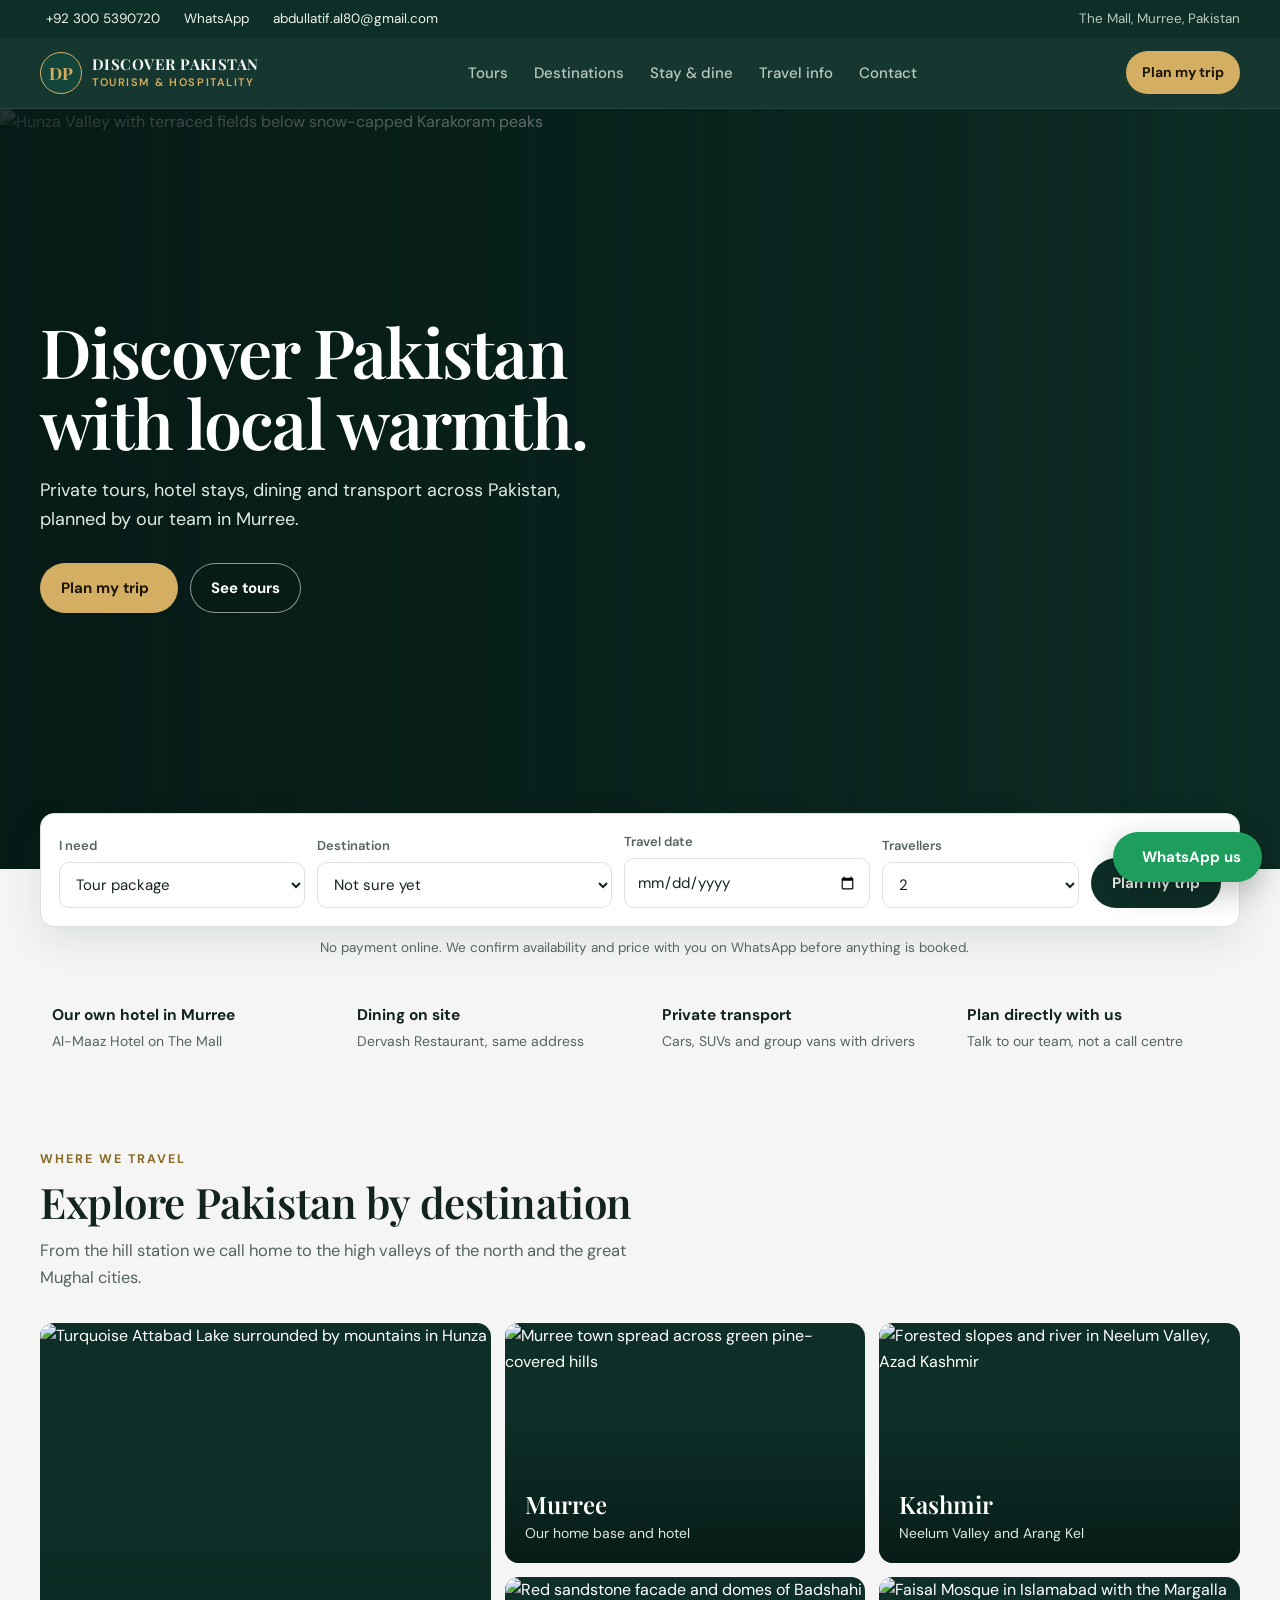
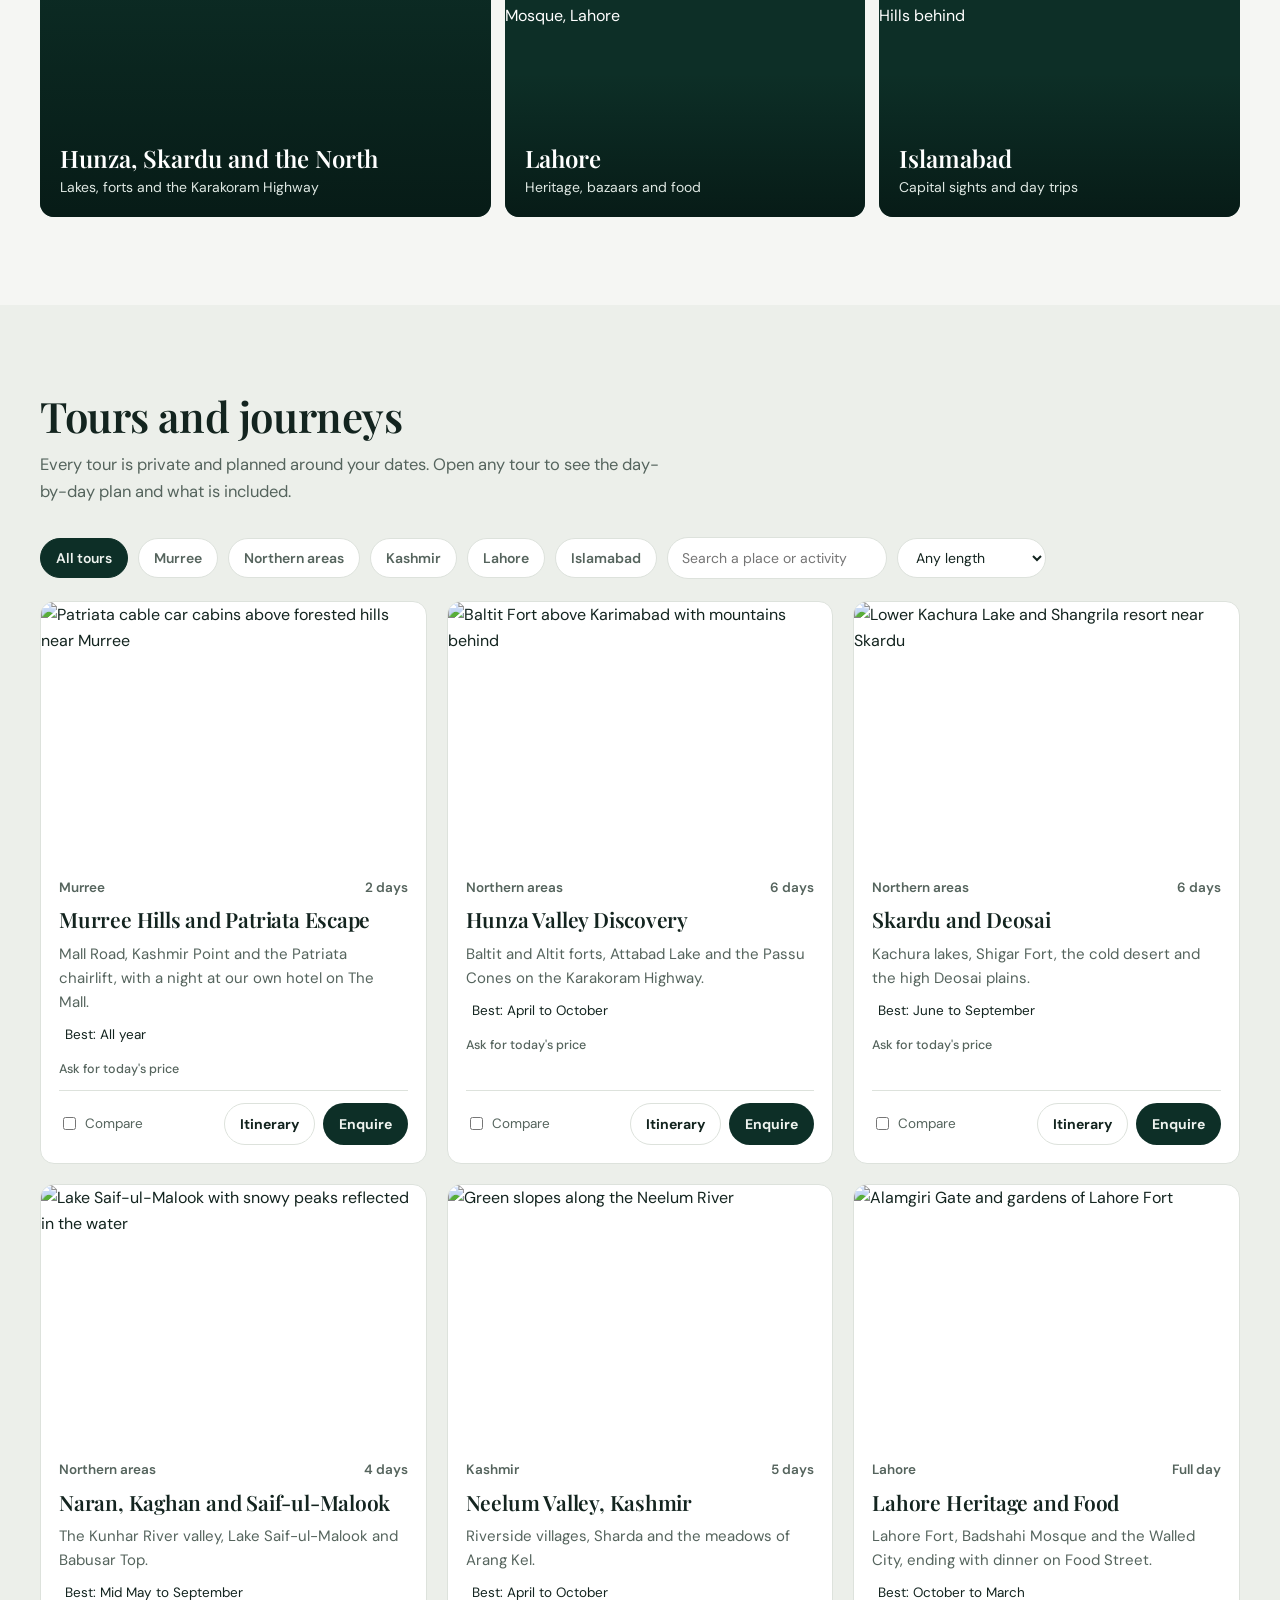
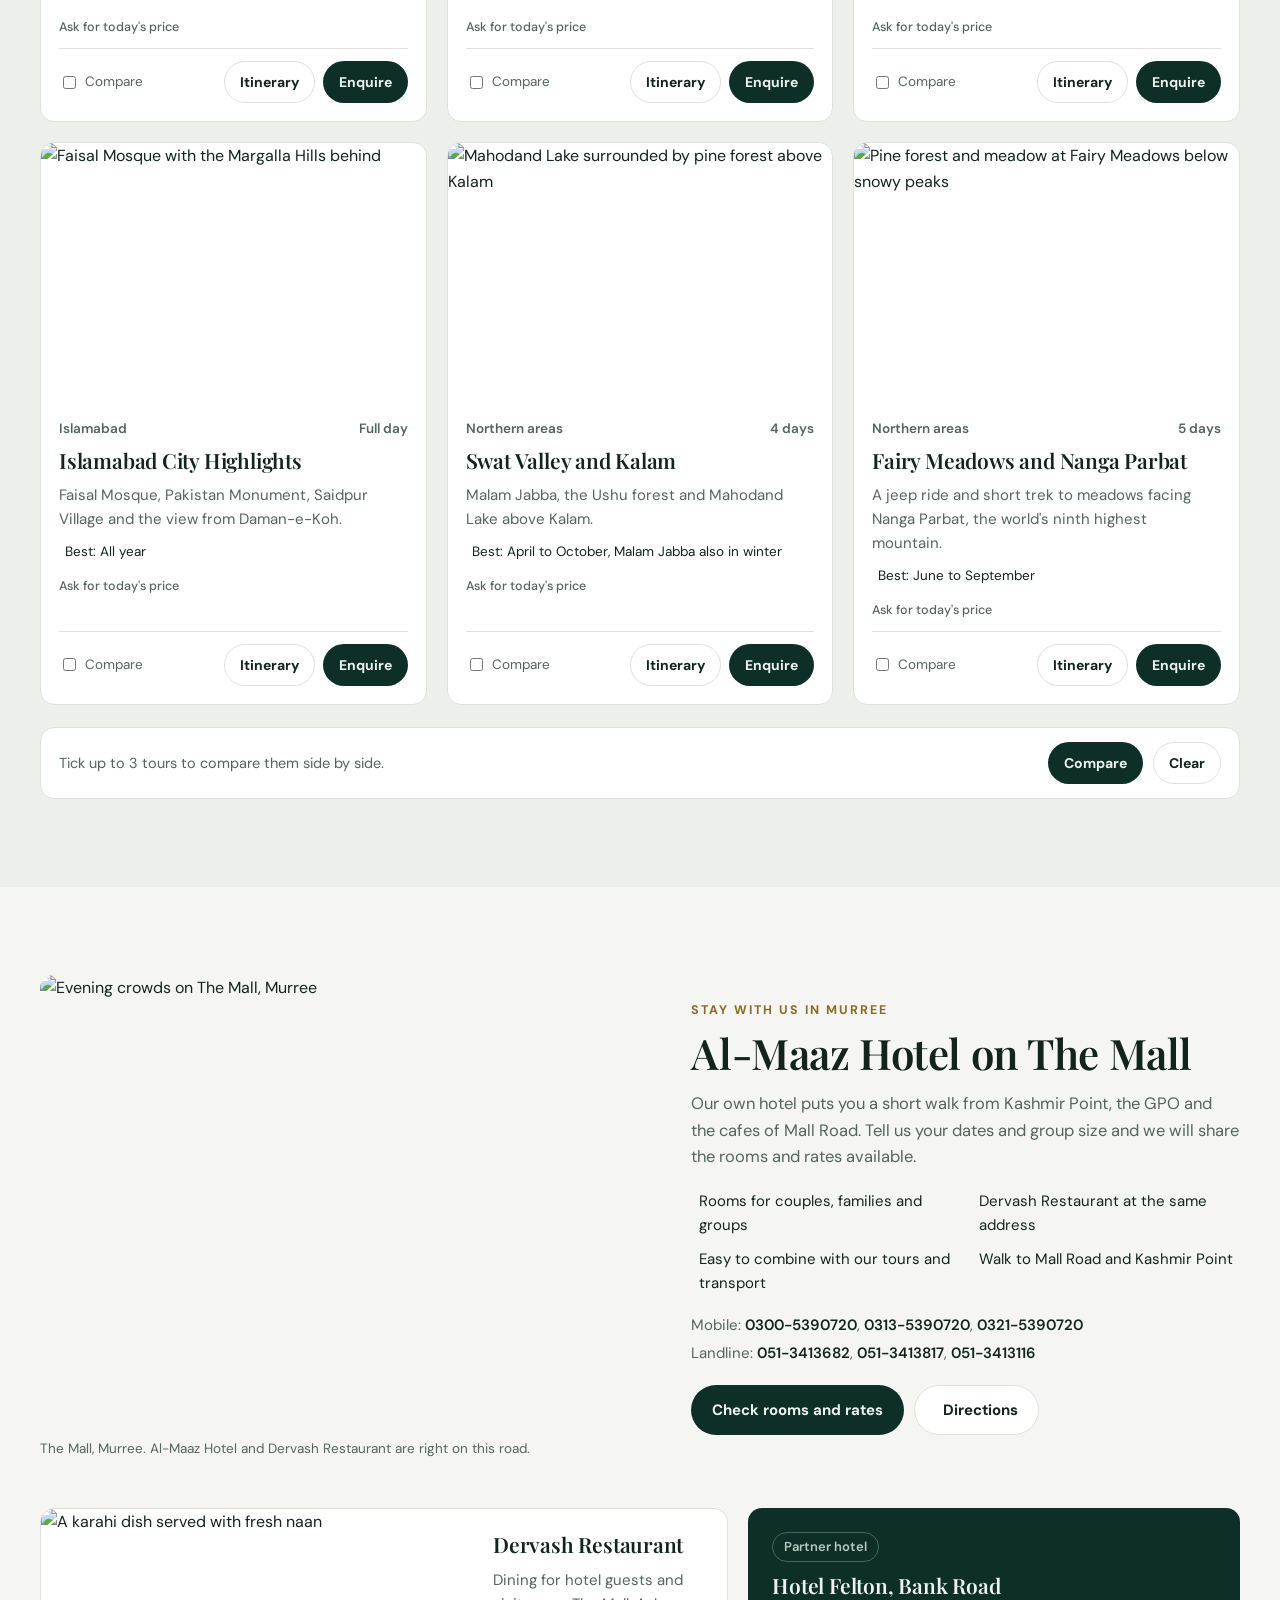
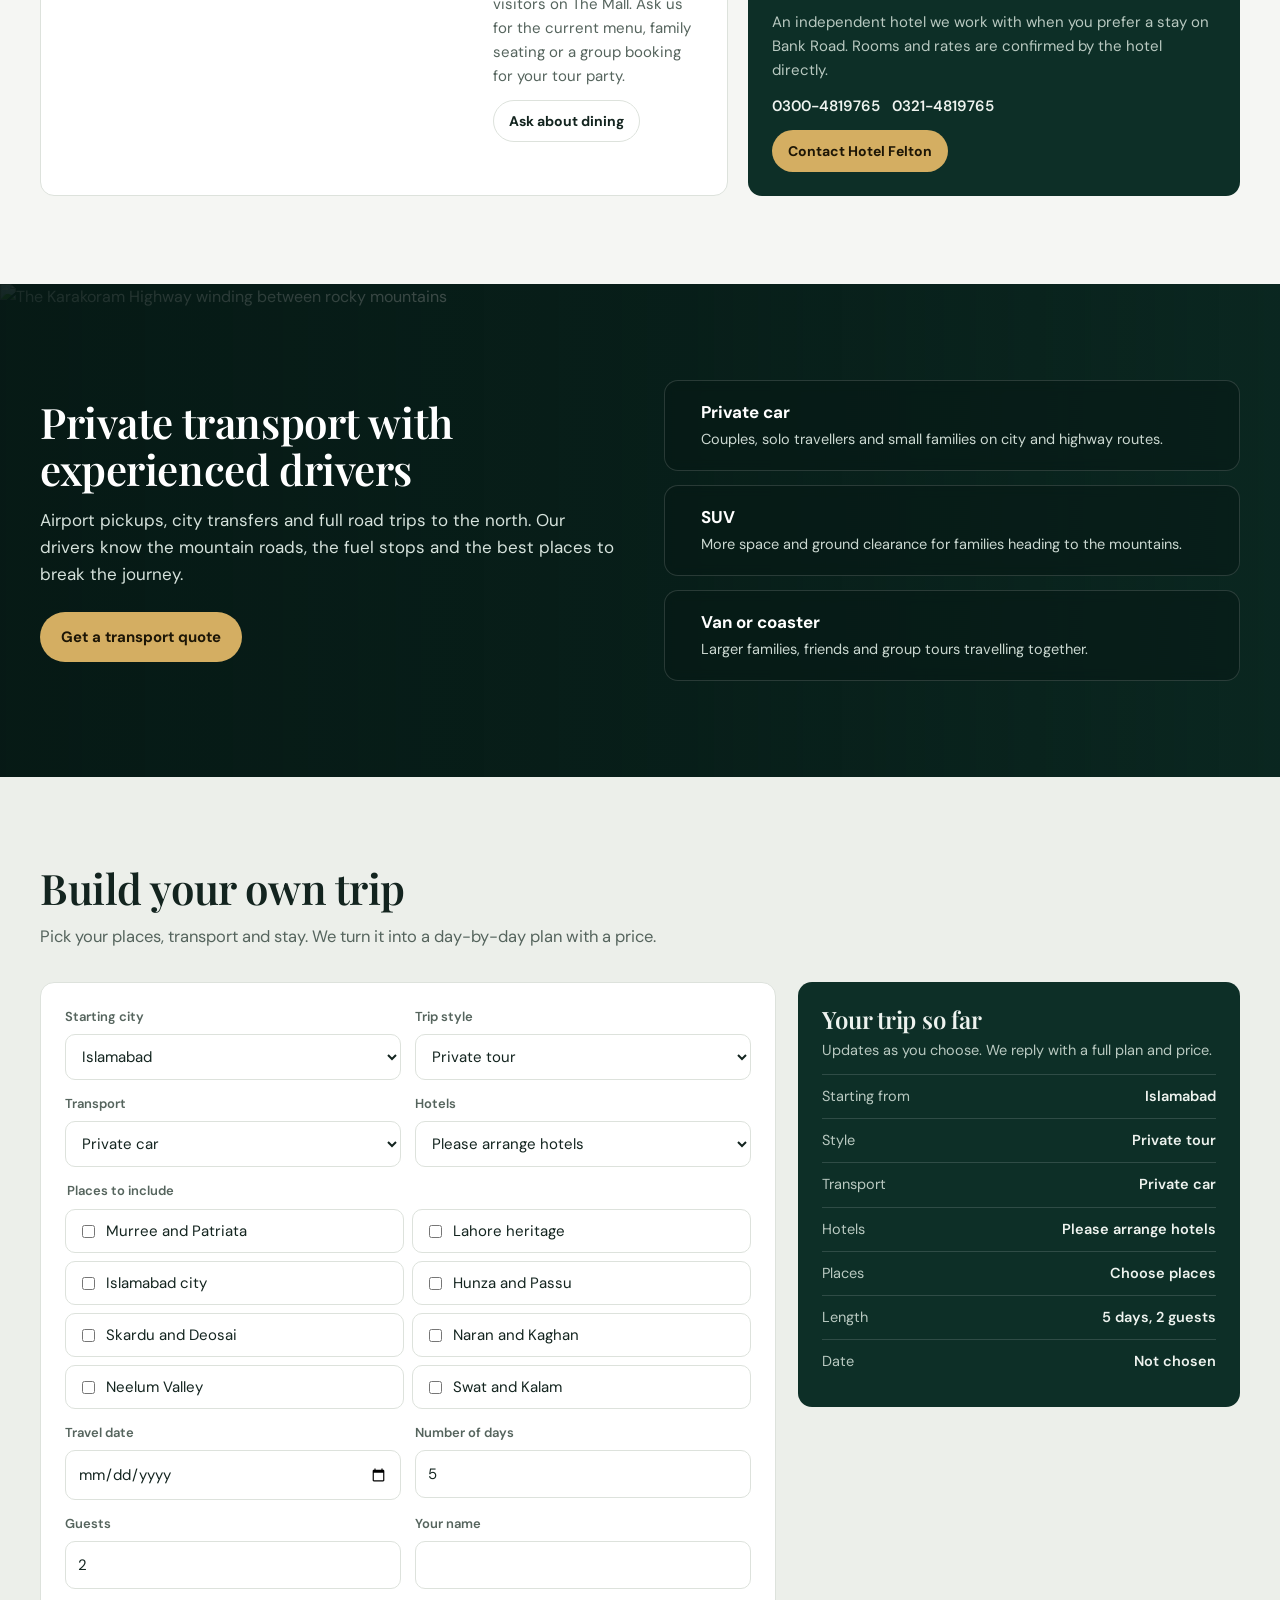
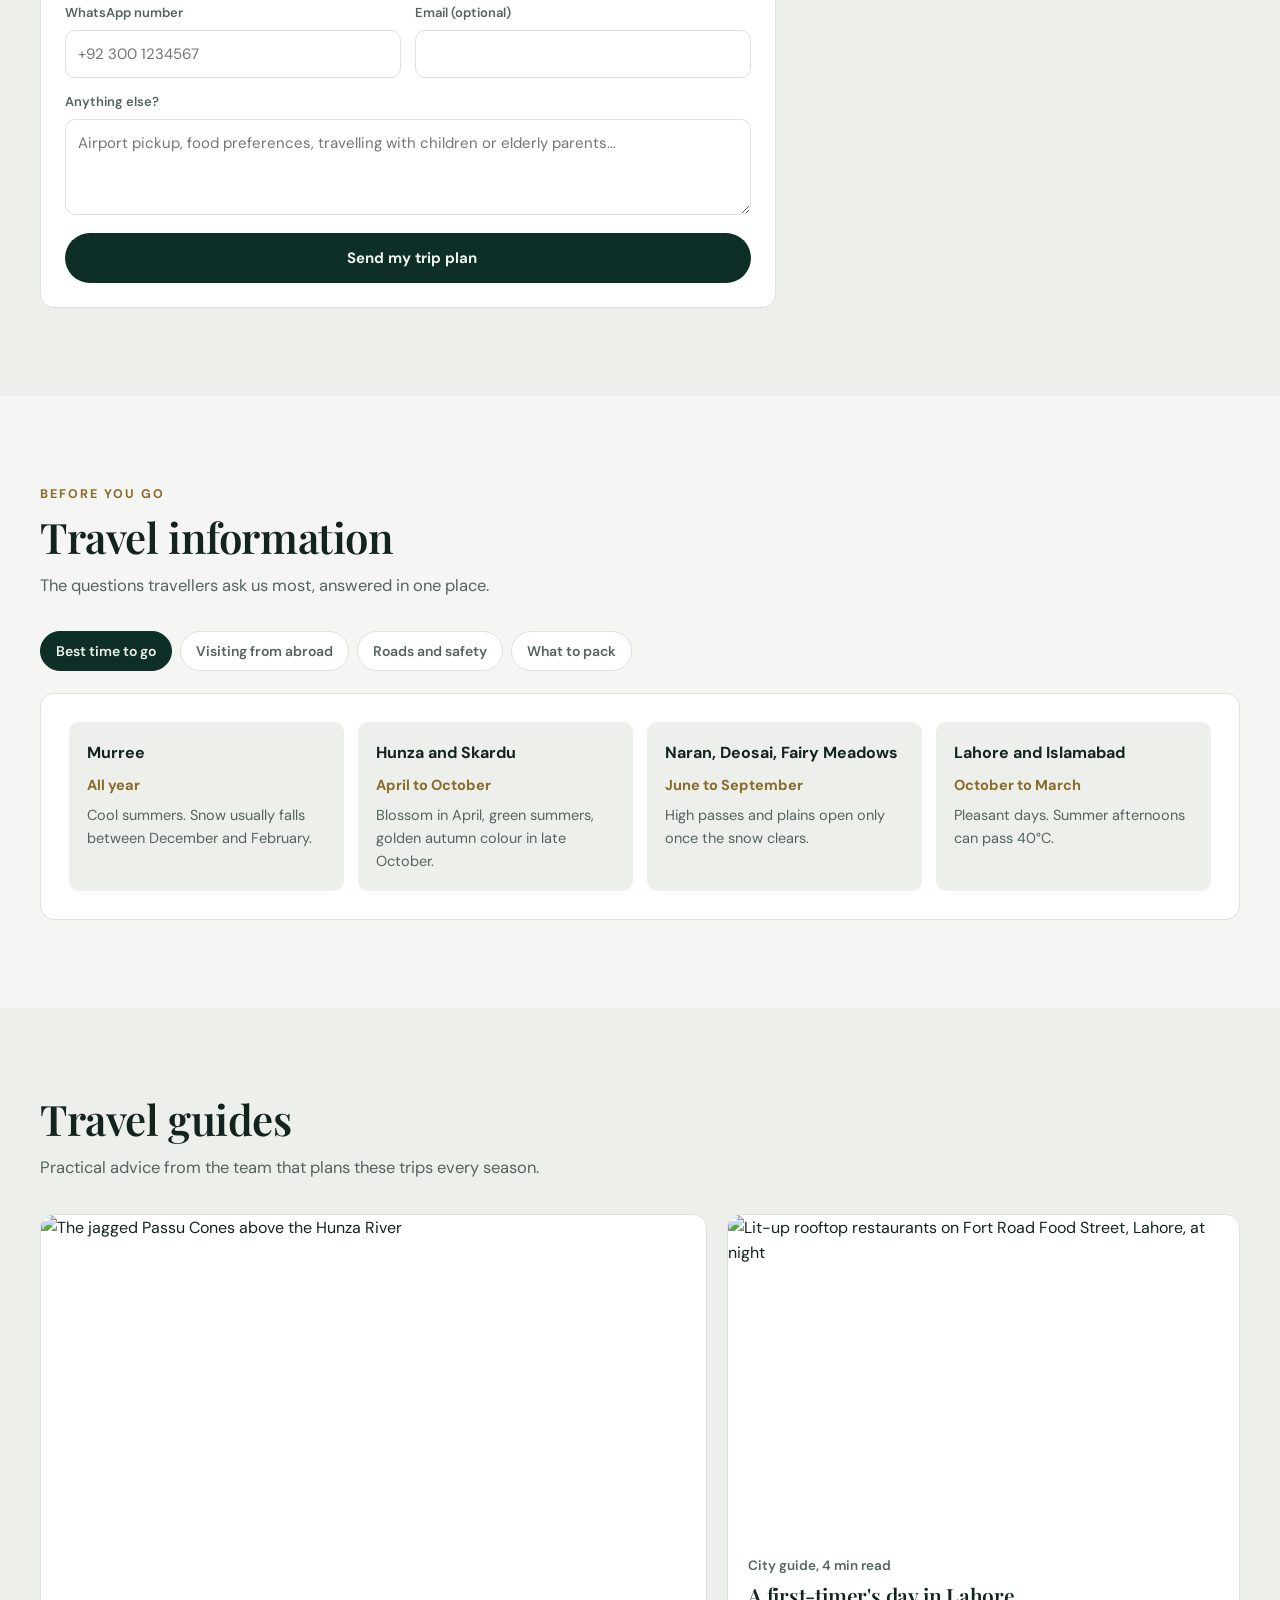
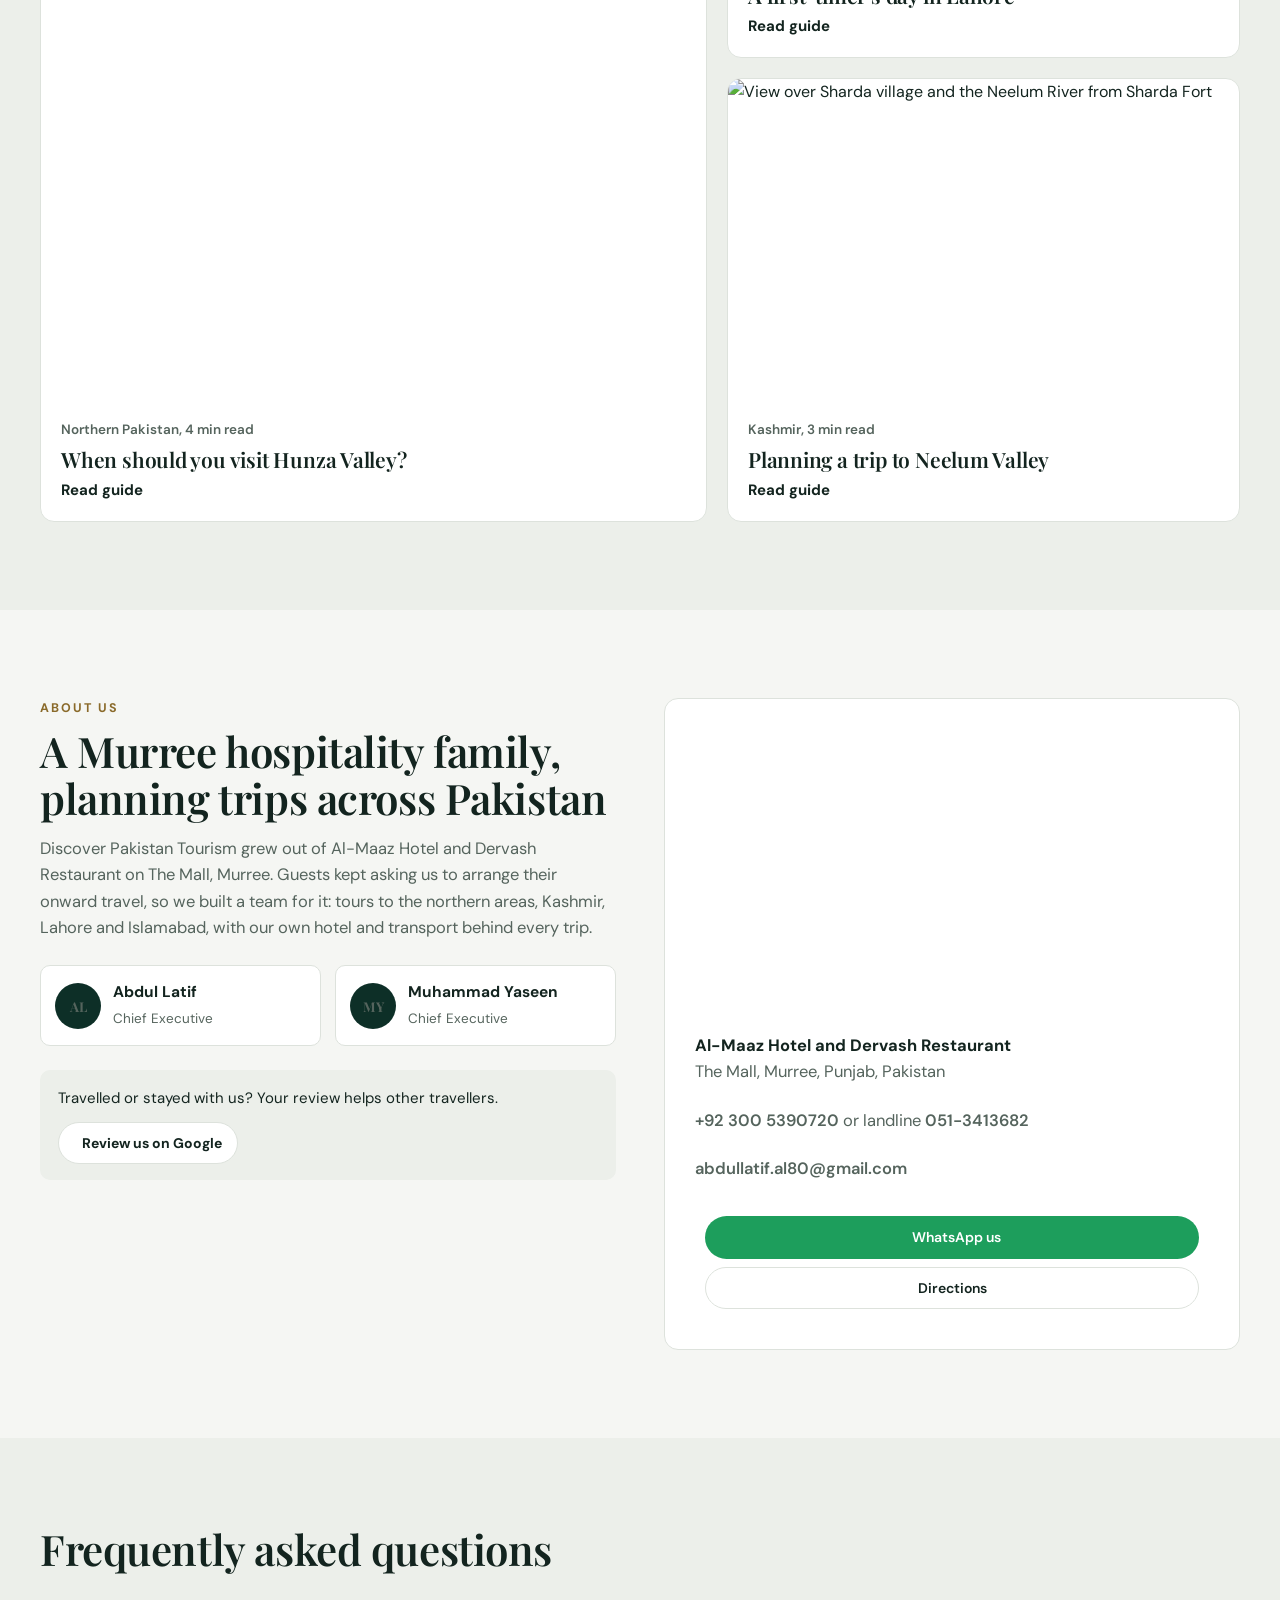
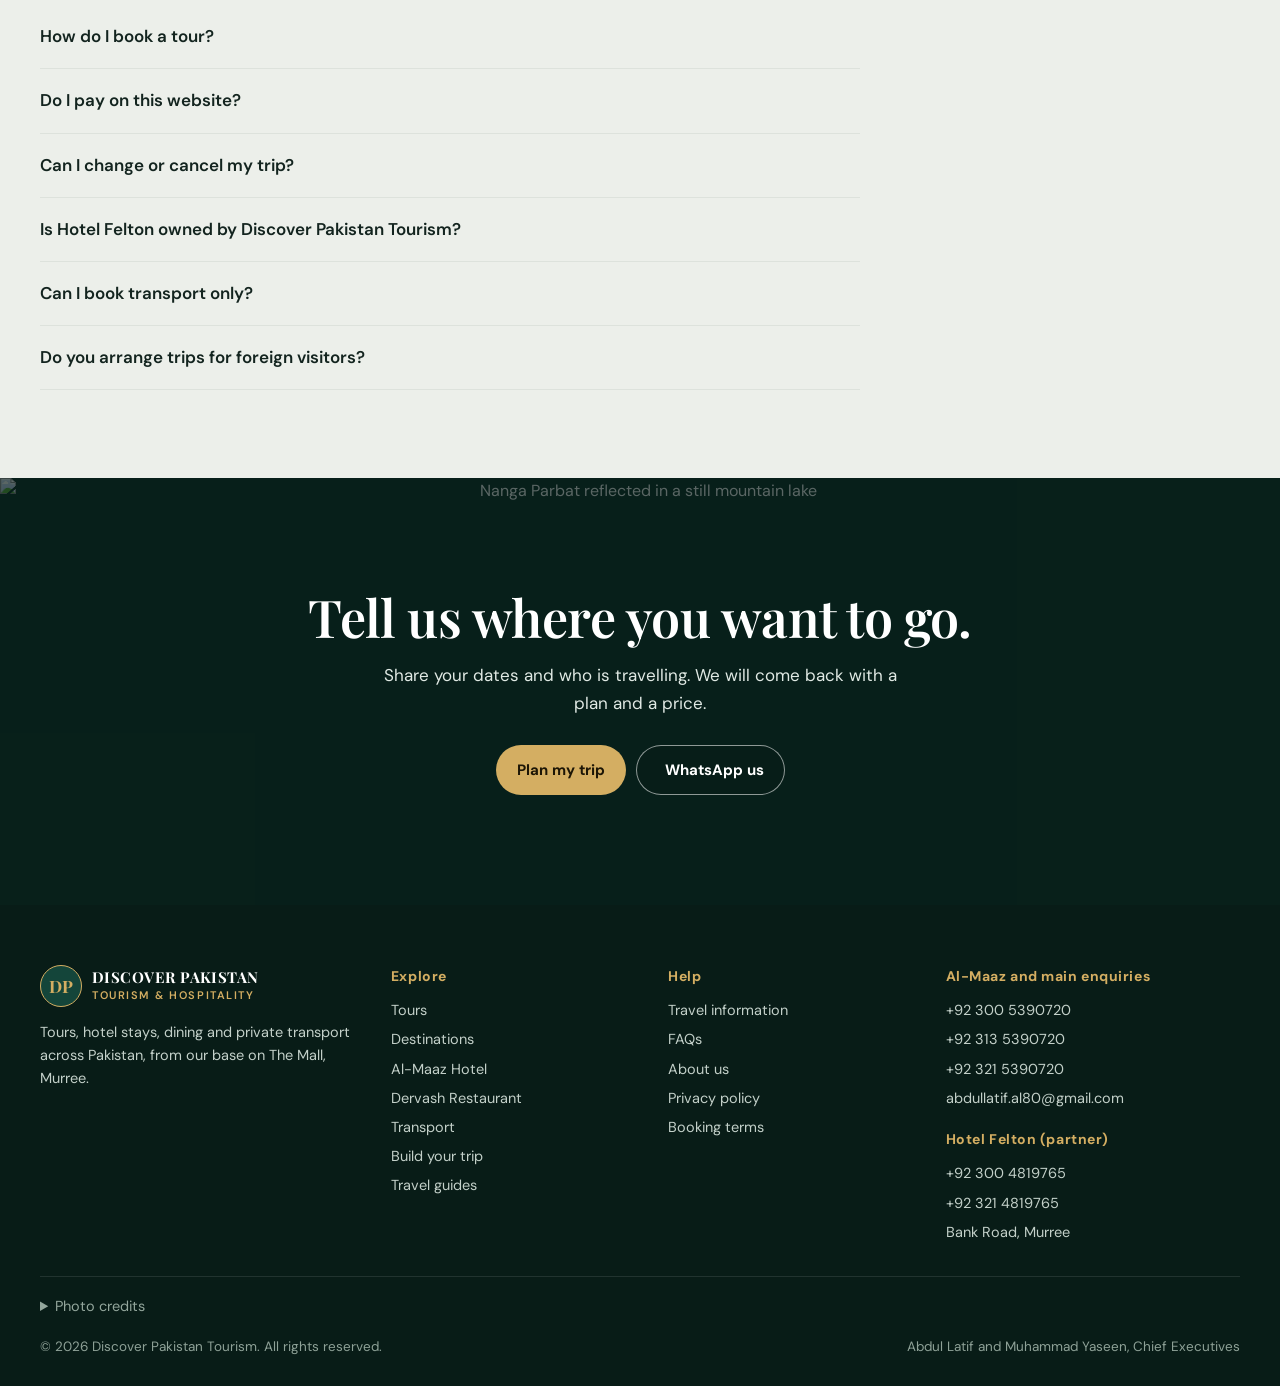
==== commit a71b5b1d: "Fix photo heights on tour and guide cards Co-Authored-By: Claude Opus 5.5 <noreply@anthropic.com> C" ====
--- a/index.html
+++ b/index.html
@@ -43,7 +43,7 @@
 *{box-sizing:border-box}
 html{scroll-behavior:smooth;scroll-padding-top:84px;-webkit-text-size-adjust:100%}
 body{margin:0;background:var(--bg);color:var(--text);font:400 16px/1.6 "DM Sans",system-ui,sans-serif}
-img{max-width:100%;display:block}
+img{max-width:100%;height:auto;display:block}
 a{color:inherit}
 button,input,select,textarea{font:inherit;color:inherit}
 button{cursor:pointer}
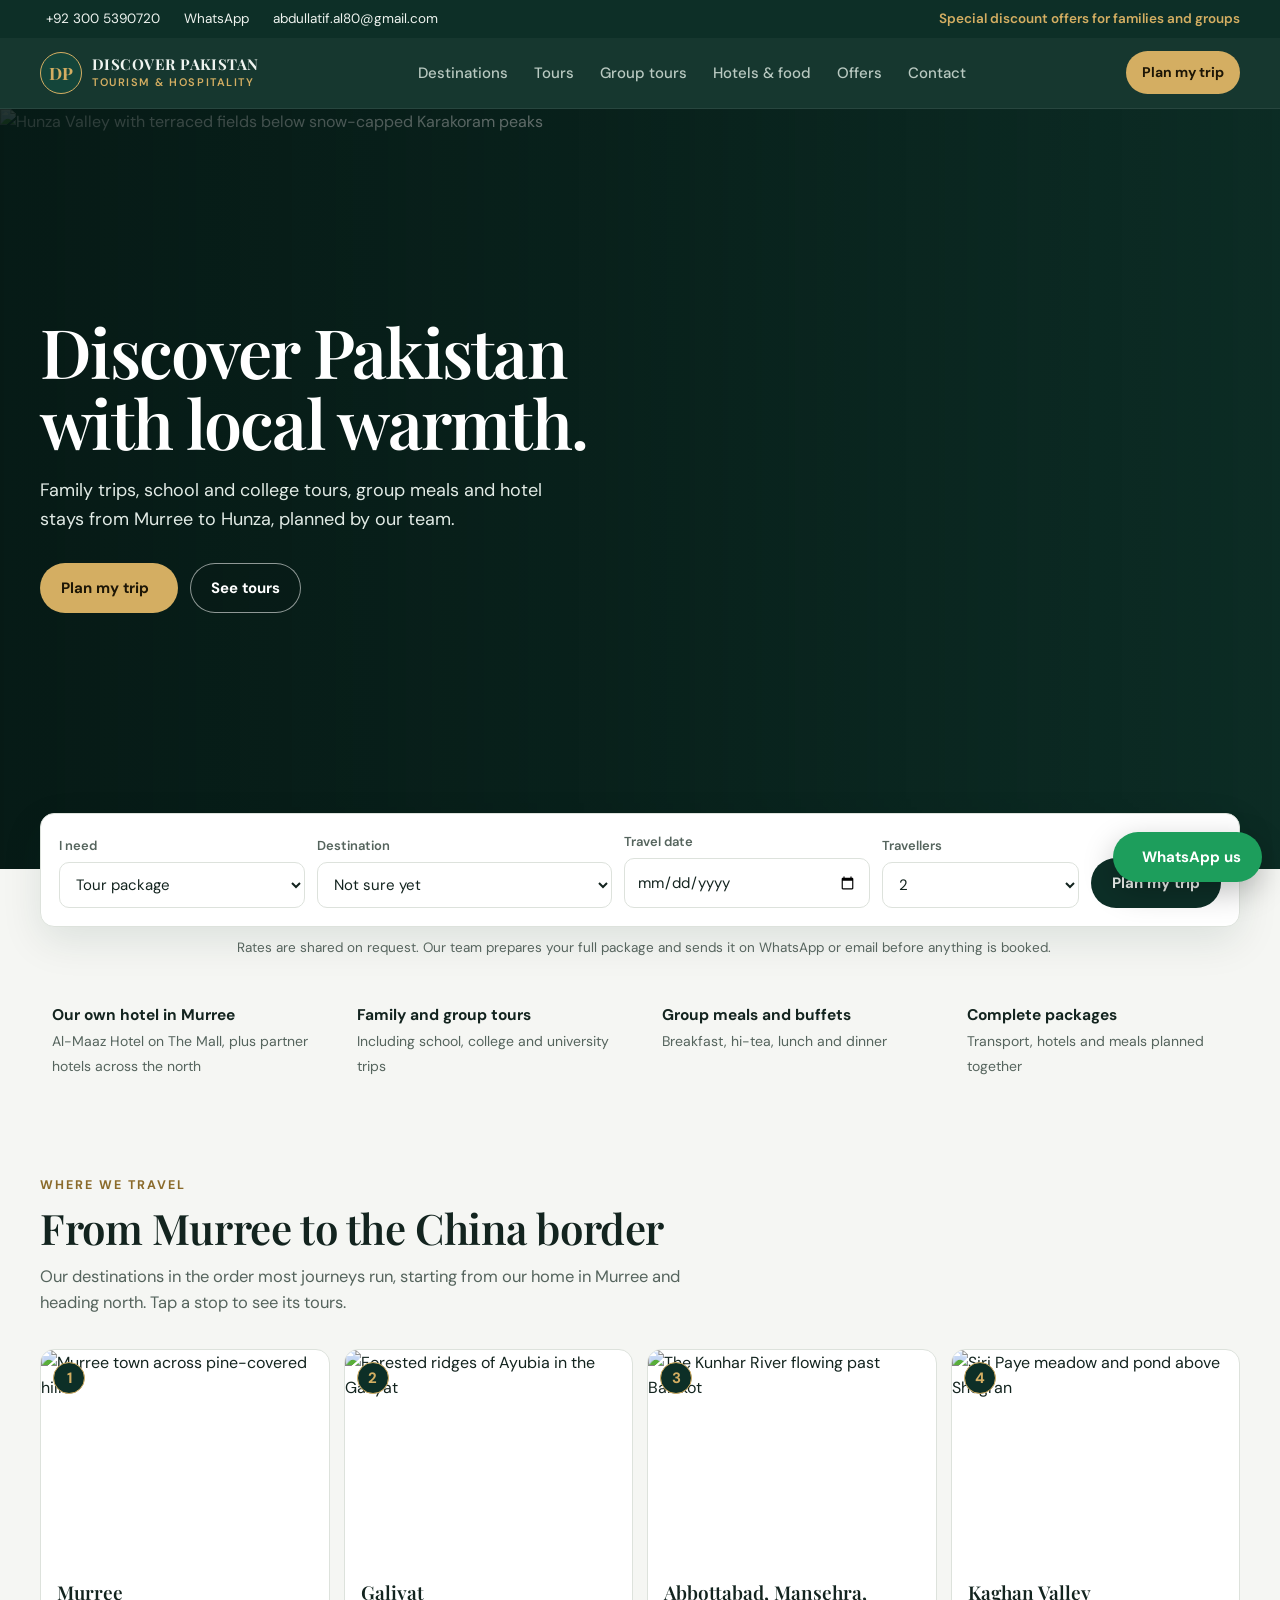
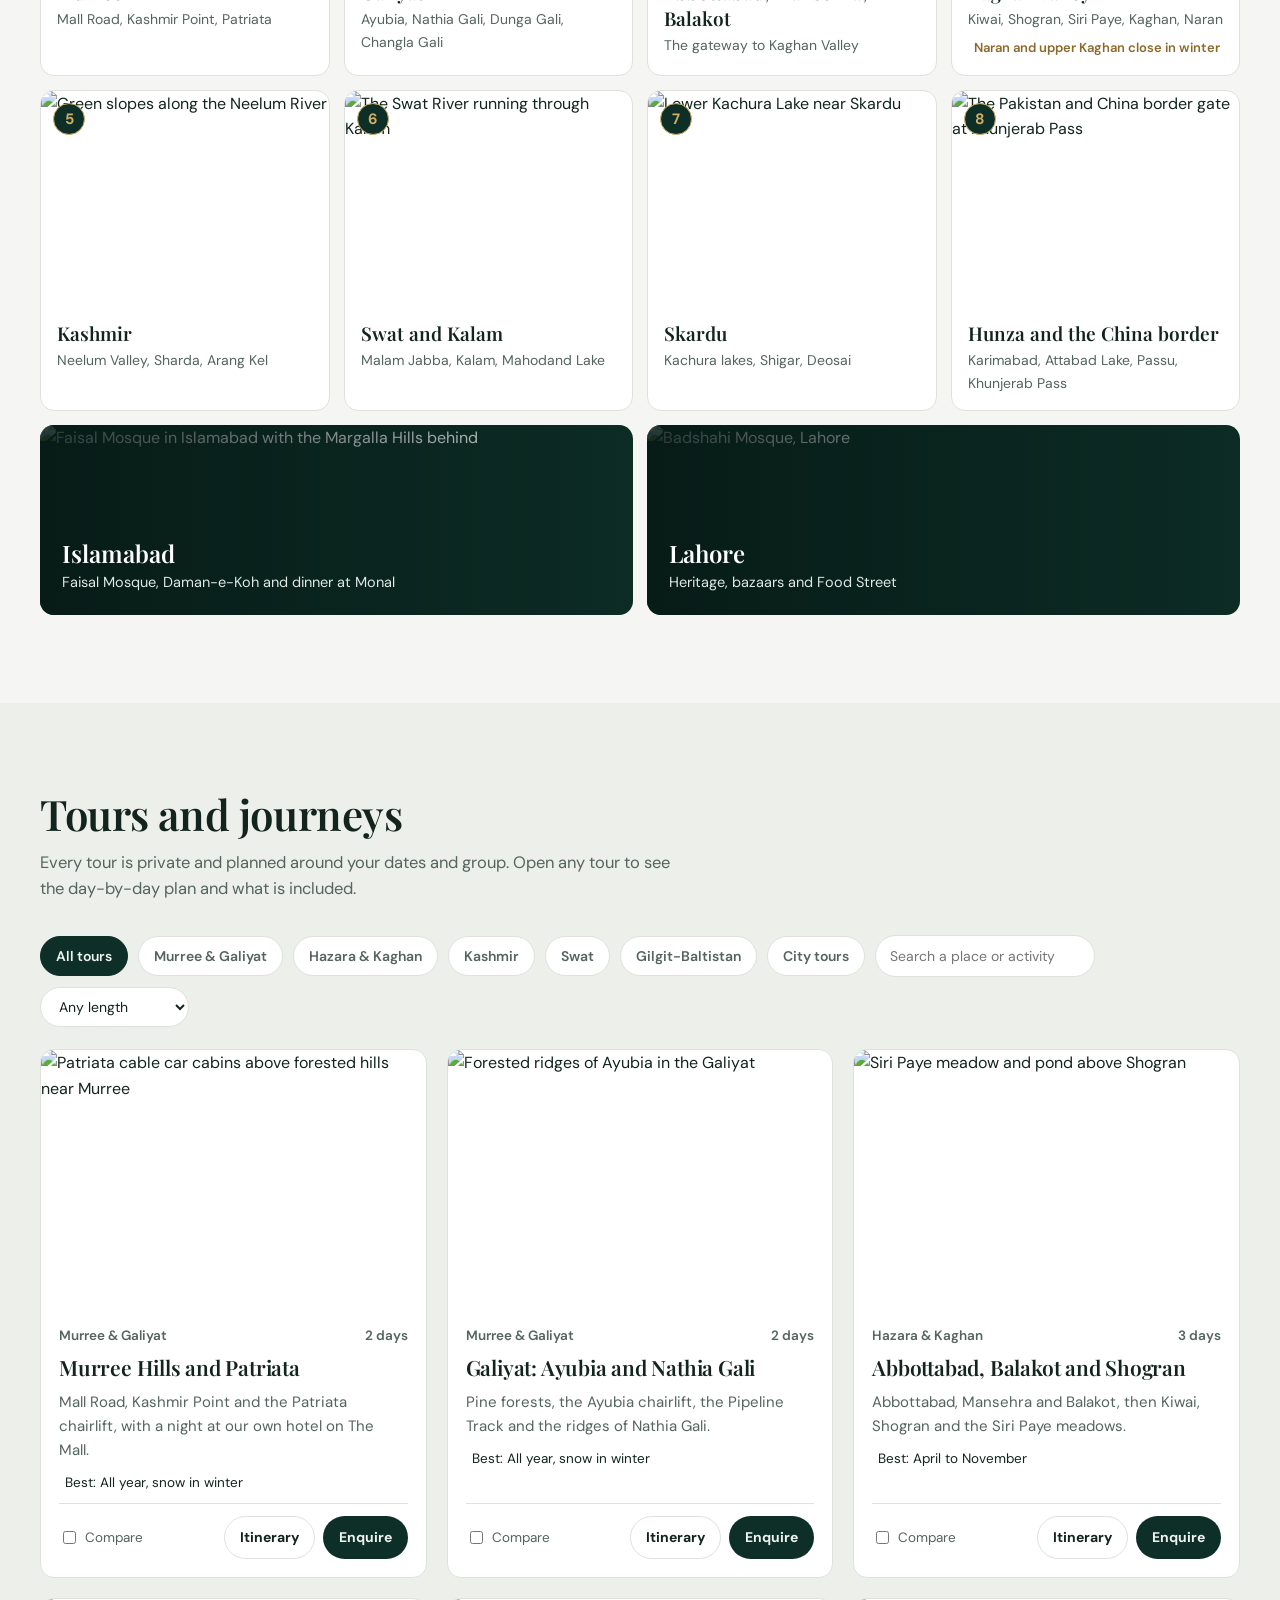
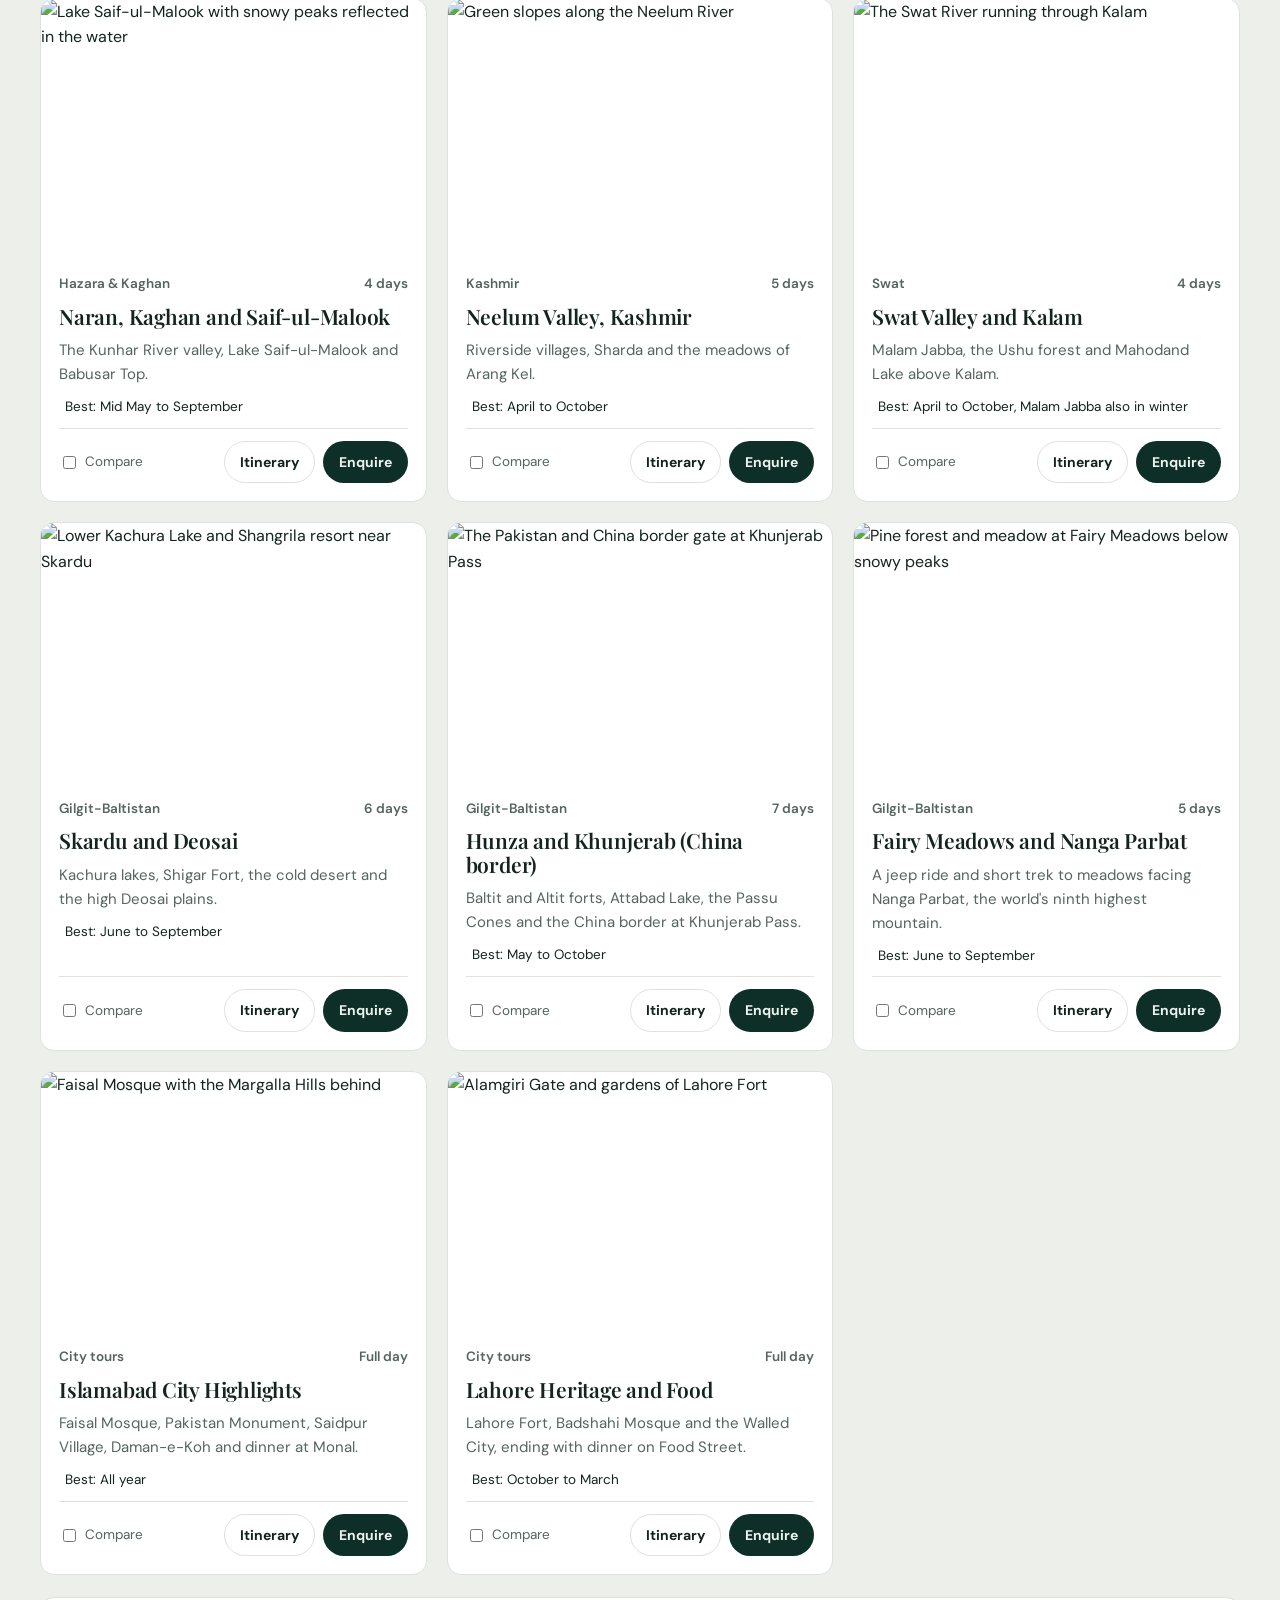
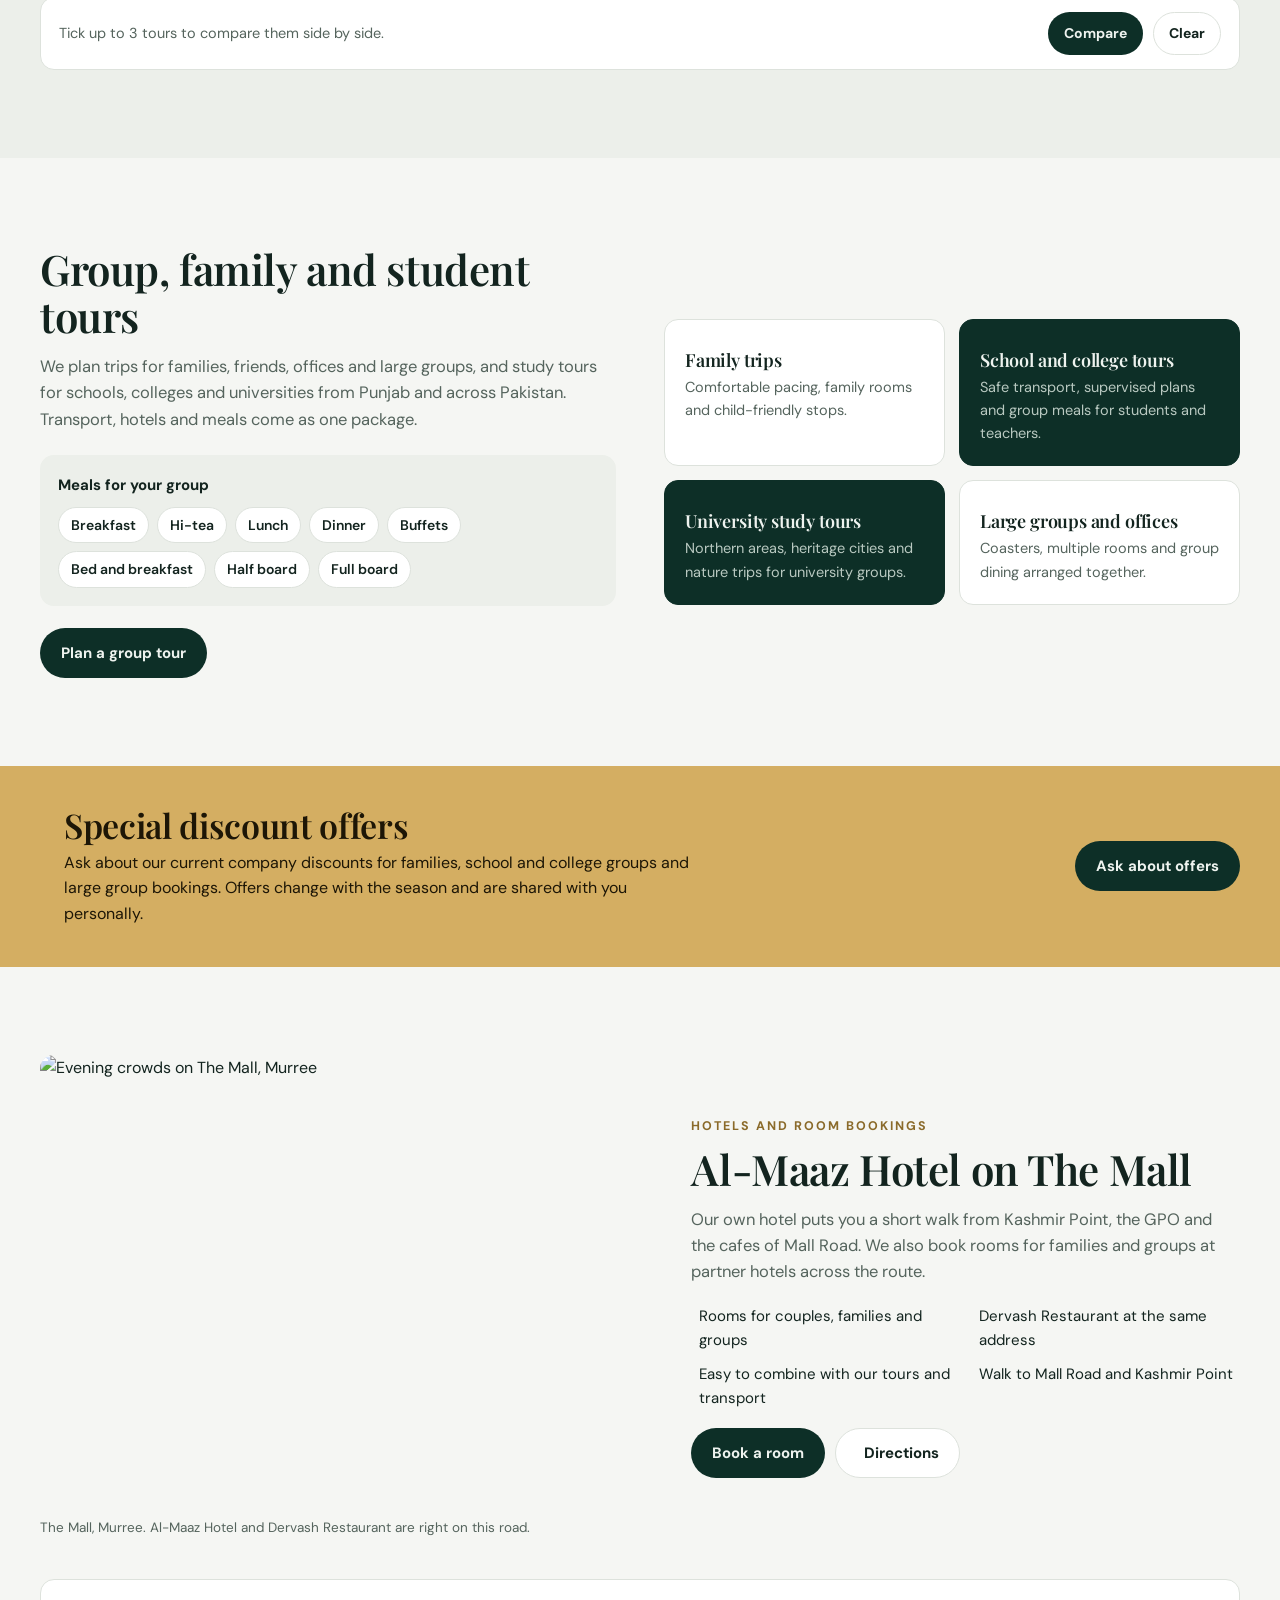
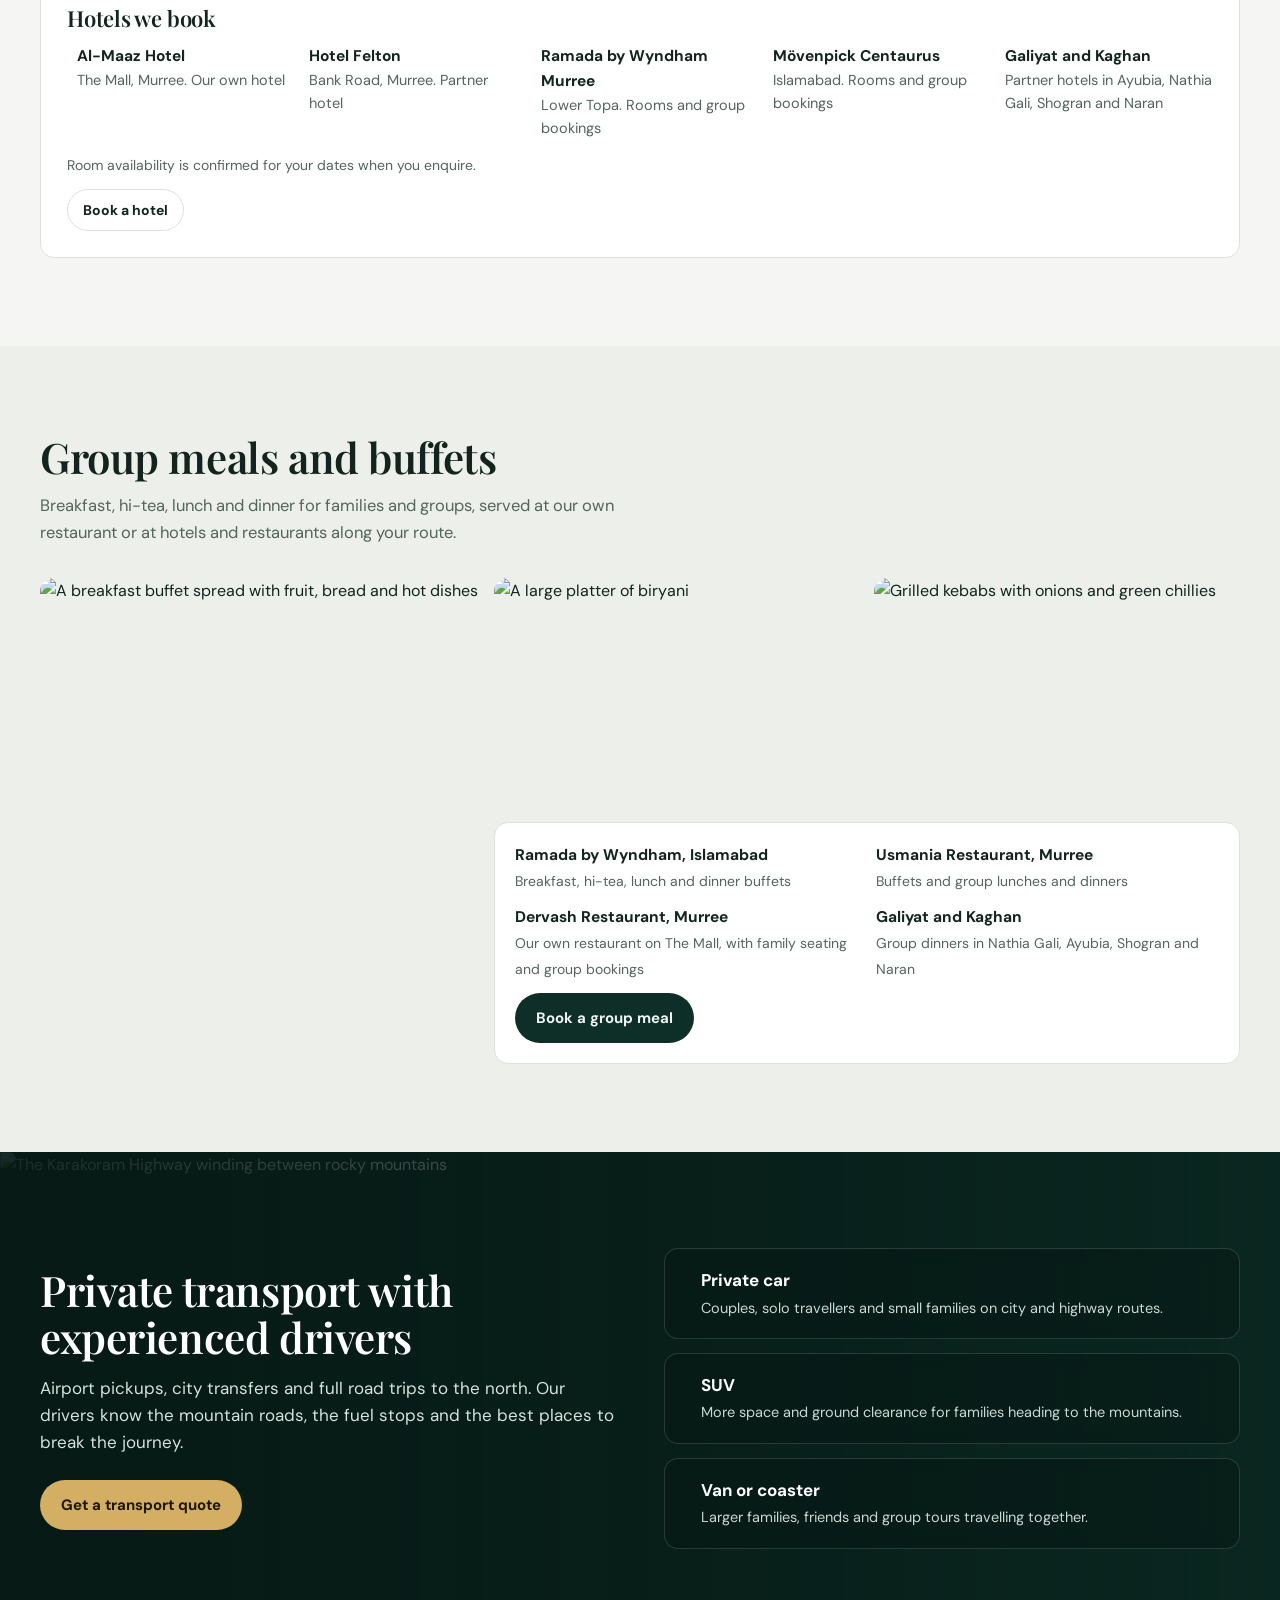
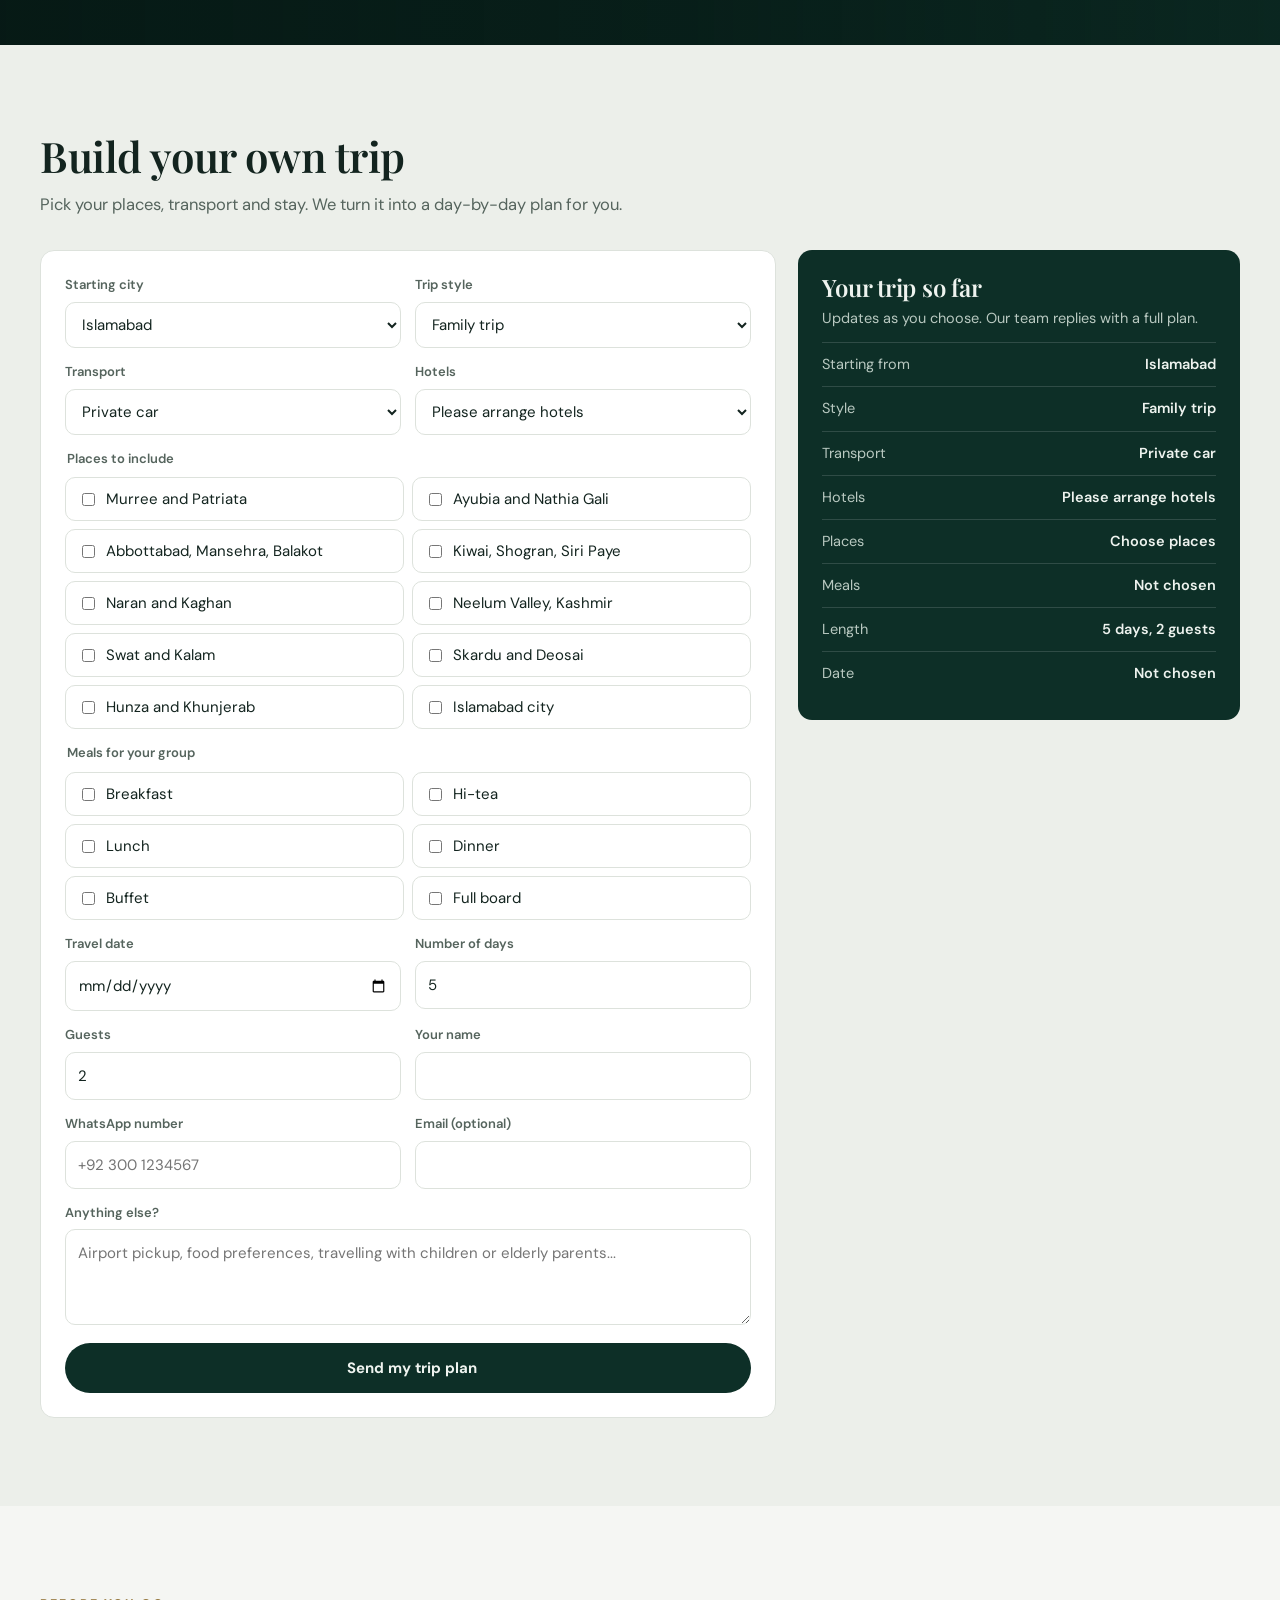
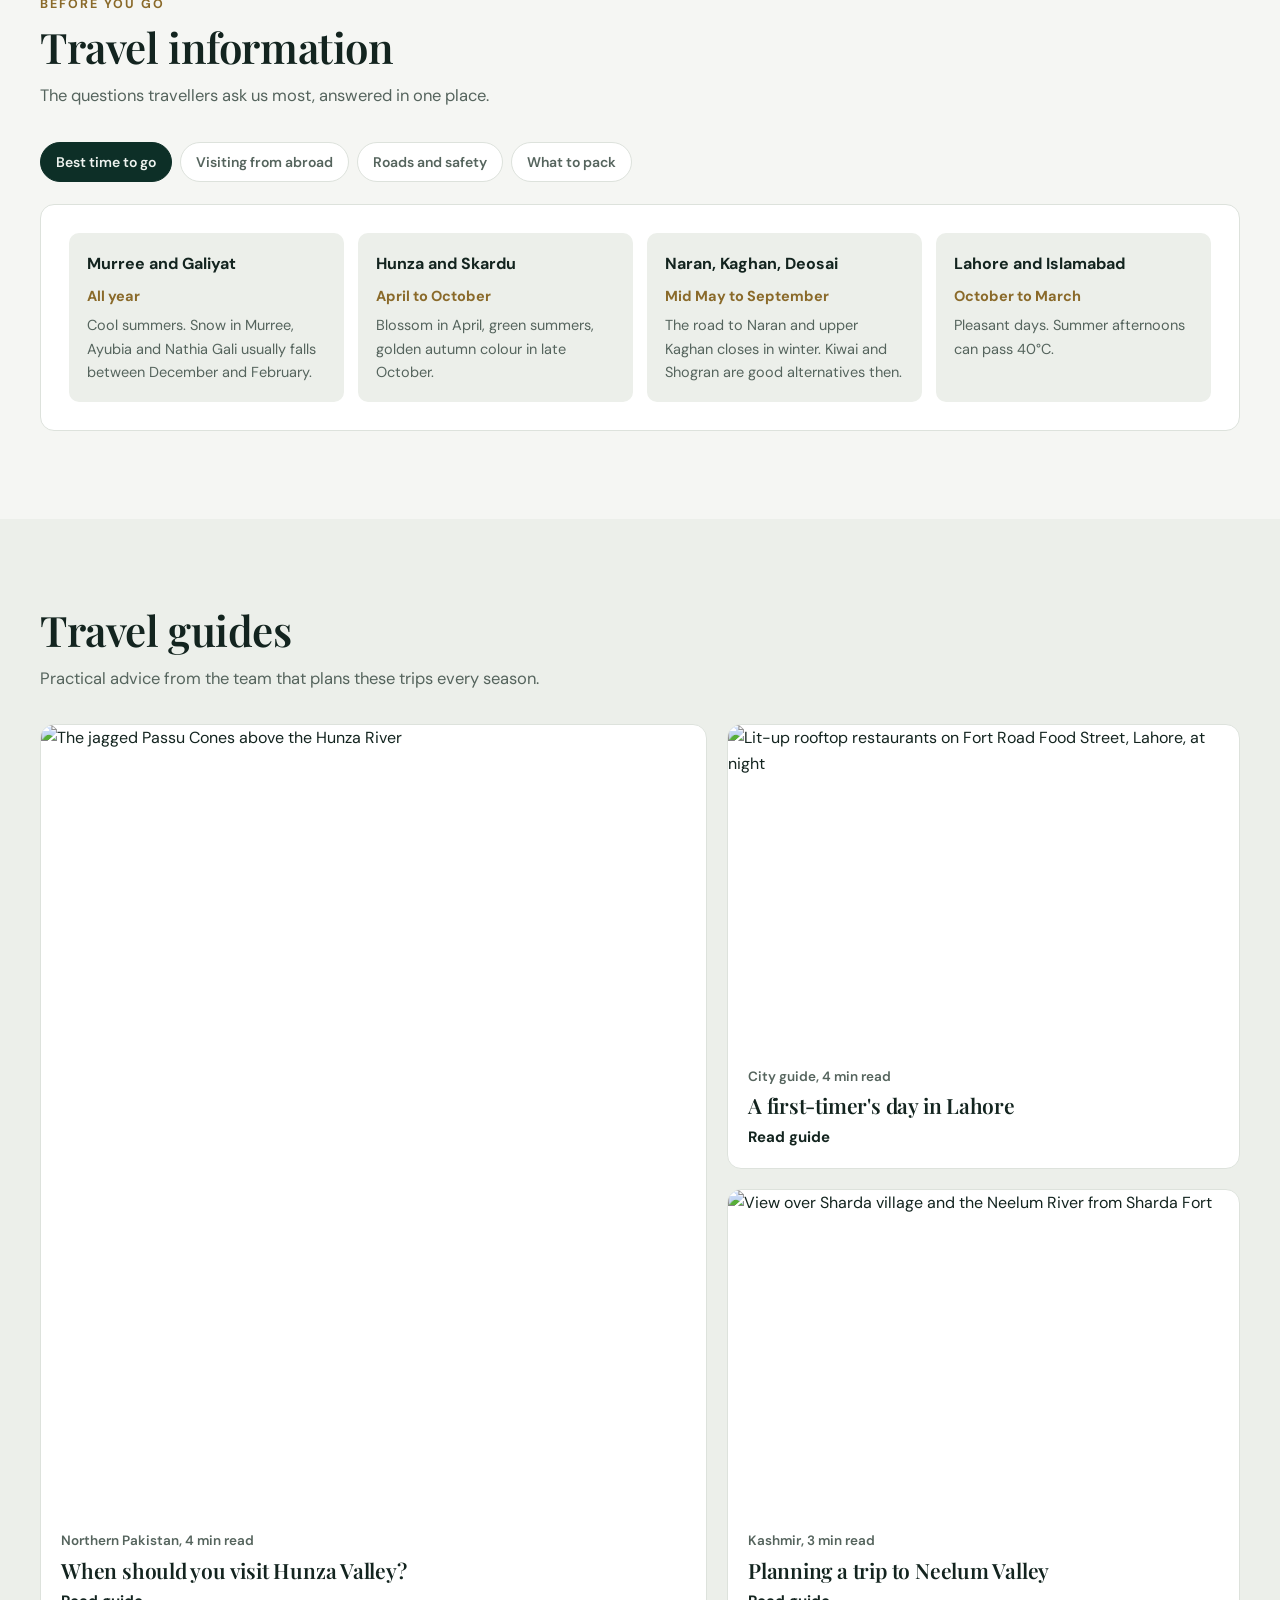
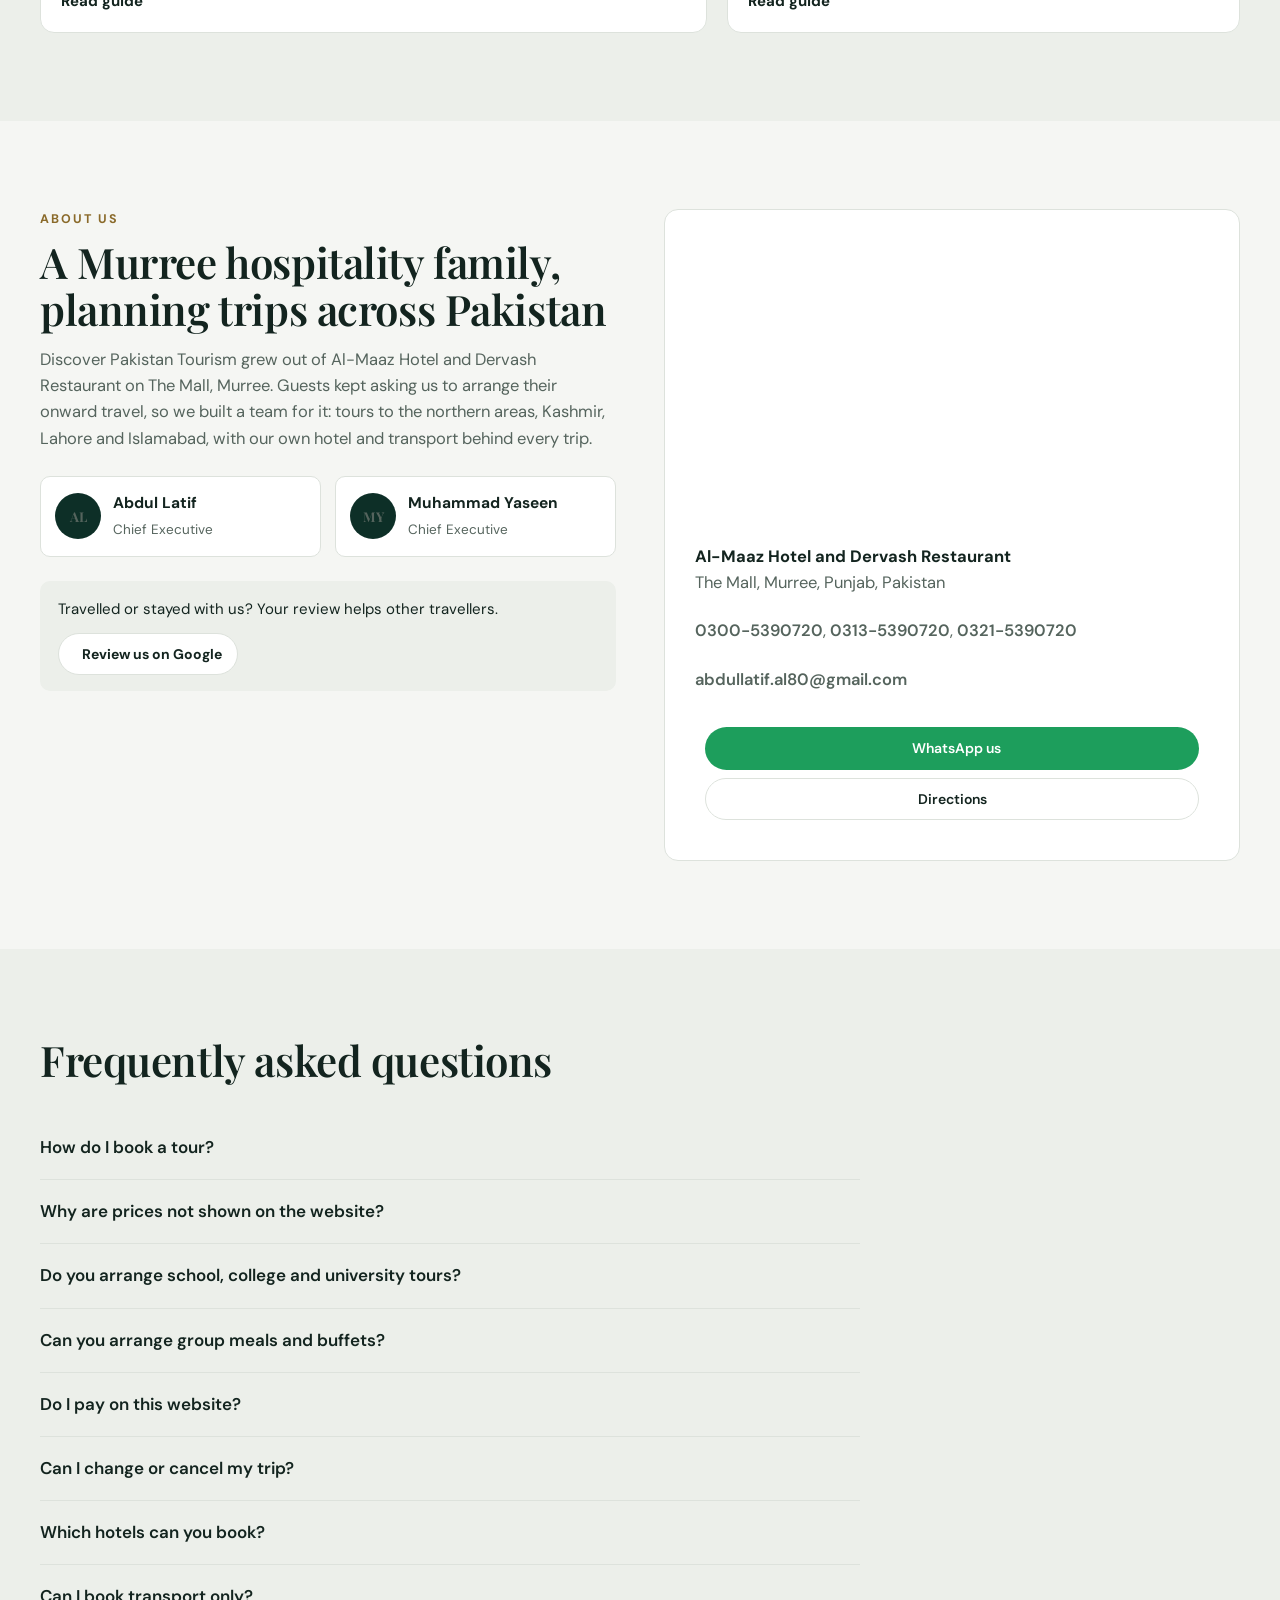
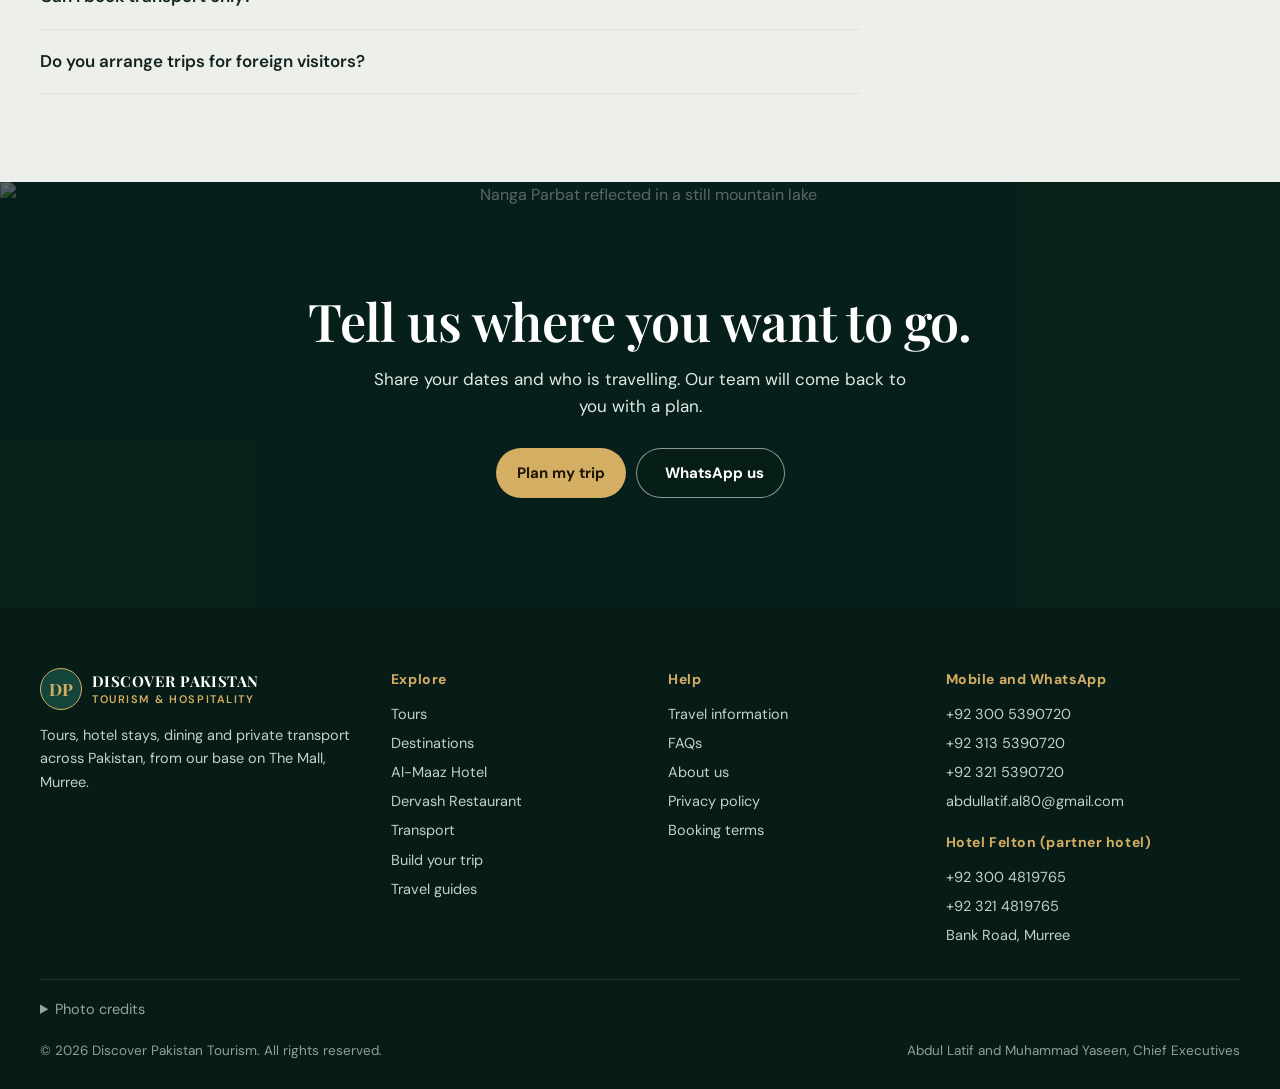
==== commit 16f0321f: "Apply client voice-note requests: route order, groups, meals, offers, hotels; remove prices and land" ====
--- a/index.html
+++ b/index.html
@@ -23,7 +23,7 @@
 <script type="application/ld+json">
 {"@context":"https://schema.org","@graph":[
 {"@type":"TravelAgency","@id":"#agency","name":"Discover Pakistan Tourism","url":"https://xumair604-crypto.github.io/discover-pakistan-tourism/","telephone":"+923005390720","email":"abdullatif.al80@gmail.com","image":"https://upload.wikimedia.org/wikipedia/commons/thumb/d/dc/Hunza_Valley_HDR.jpg/1280px-Hunza_Valley_HDR.jpg","address":{"@type":"PostalAddress","streetAddress":"The Mall","addressLocality":"Murree","addressRegion":"Punjab","addressCountry":"PK"},"geo":{"@type":"GeoCoordinates","latitude":33.9076049,"longitude":73.3946995},"areaServed":"Pakistan","founder":[{"@type":"Person","name":"Abdul Latif"},{"@type":"Person","name":"Muhammad Yaseen"}]},
-{"@type":"Hotel","name":"Al-Maaz Hotel","telephone":["+923005390720","+92513413682"],"address":{"@type":"PostalAddress","streetAddress":"The Mall","addressLocality":"Murree","addressCountry":"PK"},"geo":{"@type":"GeoCoordinates","latitude":33.9076049,"longitude":73.3946995}},
+{"@type":"Hotel","name":"Al-Maaz Hotel","telephone":"+923005390720","address":{"@type":"PostalAddress","streetAddress":"The Mall","addressLocality":"Murree","addressCountry":"PK"},"geo":{"@type":"GeoCoordinates","latitude":33.9076049,"longitude":73.3946995}},
 {"@type":"Restaurant","name":"Dervash Restaurant","address":{"@type":"PostalAddress","streetAddress":"The Mall","addressLocality":"Murree","addressCountry":"PK"}}
 ]}
 </script>
@@ -78,6 +78,7 @@
 .topbar .wrap{display:flex;justify-content:space-between;gap:12px;padding:8px 0;flex-wrap:wrap}
 .topbar a{color:var(--on-brand);text-decoration:none}
 .topbar span,.topbar a{display:inline-flex;align-items:center;gap:6px}
+.topbar .promo{color:var(--accent);font-weight:600}
 .topbar .group{display:flex;gap:18px;flex-wrap:wrap}
 header.nav{position:sticky;top:0;z-index:60;background:rgb(13 47 39 / .96);backdrop-filter:blur(10px);-webkit-backdrop-filter:blur(10px);color:var(--on-brand);border-bottom:1px solid rgb(255 255 255 / .08)}
 .navin{height:70px;display:flex;align-items:center;justify-content:space-between;gap:20px}
@@ -124,16 +125,68 @@
 .sectionHead{max-width:640px;margin-bottom:32px}
 .sectionHead p{color:var(--muted);margin-top:12px;font-size:16.5px}
 
-/* Destinations bento: 5 cells */
-.bento{display:grid;grid-template-columns:1.25fr 1fr 1fr;grid-template-rows:240px 240px;gap:14px}
-.dest{position:relative;overflow:hidden;border-radius:var(--radius);color:#fff;text-align:left;border:0;padding:0;background:#0d2f27}
-.dest:first-child{grid-row:span 2}
-.dest img{width:100%;height:100%;object-fit:cover;transition:transform .7s var(--ease)}
-.dest:hover img{transform:scale(1.05)}
-.dest:after{content:"";position:absolute;inset:0;background:linear-gradient(0deg,rgb(6 24 20 / .85),transparent 60%)}
-.dest span{position:absolute;z-index:1;left:20px;right:20px;bottom:18px}
-.dest b{display:block;font:600 24px "Playfair Display",serif}
-.dest small{font-size:14px;color:#dfe8e3}
+/* Route (ordered destinations) */
+.route{display:grid;grid-template-columns:repeat(4,1fr);gap:14px}
+.stop{position:relative;display:flex;flex-direction:column;text-align:left;padding:0;border:1px solid var(--line);background:var(--surface);border-radius:var(--radius);overflow:hidden;transition:transform .35s var(--ease),box-shadow .35s}
+.stop:hover{transform:translateY(-3px);box-shadow:var(--shadow)}
+.stop img{width:100%;aspect-ratio:4/3;object-fit:cover}
+.stopBody{padding:14px 16px 16px;display:flex;flex-direction:column;gap:3px}
+.stopBody b{font:600 19px "Playfair Display",serif}
+.stopBody small{font-size:14px;color:var(--muted)}
+.stopBody em{font-style:normal;font-size:13px;font-weight:600;color:var(--accent-text);display:flex;gap:6px;align-items:center;margin-top:4px}
+.num{position:absolute;top:12px;left:12px;width:32px;height:32px;border-radius:50%;background:var(--brand);color:var(--accent);display:grid;place-items:center;font:700 15px "DM Sans",sans-serif;border:1.5px solid var(--accent)}
+.cities{display:grid;grid-template-columns:1fr 1fr;gap:14px;margin-top:14px}
+.city{position:relative;height:190px;border:0;padding:0;border-radius:var(--radius);overflow:hidden;color:#fff;text-align:left;background:#0d2f27}
+.city img{width:100%;height:100%;object-fit:cover;transition:transform .7s var(--ease)}
+.city:hover img{transform:scale(1.04)}
+.city:after{content:"";position:absolute;inset:0;background:linear-gradient(90deg,rgb(6 24 20 / .85),rgb(6 24 20 / .15))}
+.city span{position:absolute;z-index:1;left:22px;bottom:20px;right:22px}
+.city b{display:block;font:600 24px "Playfair Display",serif}
+.city small{font-size:14.5px;color:#dfe8e3}
+
+/* Groups */
+.groups{display:grid;grid-template-columns:1fr 1fr;gap:48px;align-items:center}
+.groups .lead{color:var(--muted);font-size:16.5px;margin-top:14px}
+.mealPlans{margin:22px 0;padding:18px;border-radius:var(--radius);background:var(--surface2)}
+.mealPlans b{display:block;font-size:15px;margin-bottom:10px}
+.pills{display:flex;flex-wrap:wrap;gap:8px}
+.pills span{font-size:14px;font-weight:600;padding:6px 12px;border-radius:999px;background:var(--surface);border:1px solid var(--line)}
+.groupTypes{display:grid;grid-template-columns:1fr 1fr;gap:14px}
+.gtype{padding:20px;border:1px solid var(--line);border-radius:var(--radius);background:var(--surface)}
+.gtype:nth-child(2),.gtype:nth-child(3){background:var(--brand);color:var(--on-brand);border-color:var(--brand)}
+.gtype:nth-child(2) p,.gtype:nth-child(3) p{color:var(--on-brand-muted)}
+.gtype i.ph{font-size:30px;color:var(--accent-text)}
+.gtype:nth-child(2) i.ph,.gtype:nth-child(3) i.ph{color:var(--accent)}
+.gtype h3{font-size:18px;margin:10px 0 6px}
+.gtype p{font-size:14.5px;color:var(--muted)}
+
+/* Offer band */
+.offer{background:var(--accent);color:var(--accent-ink)}
+.offerIn{display:grid;grid-template-columns:auto 1fr auto;gap:24px;align-items:center;padding:40px 0}
+.offerIn>i.ph{font-size:56px}
+.offerIn h2{font-size:clamp(26px,3vw,34px)}
+.offerIn p{margin-top:6px;font-size:16px;max-width:640px}
+
+/* Hotels list */
+.hotels{margin-top:40px;padding:26px;border:1px solid var(--line);border-radius:var(--radius);background:var(--surface)}
+.hotels h3{font-size:22px;margin-bottom:14px}
+.hotelList{list-style:none;padding:0;margin:0 0 14px;display:grid;grid-template-columns:repeat(auto-fit,minmax(210px,1fr));gap:14px}
+.hotelList li{display:flex;gap:10px;align-items:flex-start;font-size:14.5px;color:var(--muted)}
+.hotelList li i{color:var(--accent-text);font-size:22px;margin-top:6px}
+.hotelList b{display:block;color:var(--text);font-size:15.5px}
+.hotels .small{font-size:14px;color:var(--muted);margin-bottom:12px}
+
+/* Food */
+.foodGrid{display:grid;grid-template-columns:1.2fr 1fr 1fr;grid-template-rows:230px auto;gap:14px}
+.foodGrid figure{margin:0;border-radius:var(--radius);overflow:hidden;min-height:160px}
+.foodGrid img{width:100%;height:100%;object-fit:cover}
+.f1{grid-column:1;grid-row:1 / span 2}
+.f2{grid-column:2;grid-row:1}
+.f3{grid-column:3;grid-row:1}
+.venues{grid-column:2 / span 2;grid-row:2;display:grid;grid-template-columns:1fr 1fr;gap:12px 18px;align-content:center;padding:20px;border-radius:var(--radius);background:var(--surface);border:1px solid var(--line)}
+.venue b{display:block;font-size:15.5px}
+.venue span{font-size:14px;color:var(--muted)}
+.venues .btn{grid-column:span 2;justify-self:start}
 
 /* Tours */
 .toolbar{display:flex;gap:10px;flex-wrap:wrap;align-items:center;margin-bottom:22px}
@@ -152,8 +205,6 @@
 .tour p{font-size:15px;color:var(--muted)}
 .season{display:inline-flex;align-items:center;gap:6px;font-size:13.5px;color:var(--text)}
 .season i{color:var(--accent-text)}
-.price{font-weight:700;font-size:15px}
-.price small{font-weight:500;color:var(--muted)}
 .tourFoot{margin-top:auto;padding-top:12px;border-top:1px solid var(--line);display:flex;align-items:center;justify-content:space-between;gap:8px;flex-wrap:wrap}
 .tourFoot .actions{display:flex;gap:8px}
 .cmpLabel{display:inline-flex;gap:6px;align-items:center;font-size:13.5px;color:var(--muted)}
@@ -338,6 +389,10 @@
   .tourGrid{grid-template-columns:repeat(2,1fr)}
   .seasonGrid{grid-template-columns:repeat(2,1fr)}
   .footGrid{grid-template-columns:1fr 1fr}
+  .route{grid-template-columns:repeat(2,1fr)}
+  .foodGrid{grid-template-columns:1fr 1fr;grid-template-rows:200px 200px auto}
+  .f1{grid-column:1;grid-row:1 / span 2}.f2{grid-column:2;grid-row:1}.f3{grid-column:2;grid-row:2}
+  .venues{grid-column:1 / span 2;grid-row:3}
 }
 @media (max-width:860px){
   .menu{display:block}
@@ -345,10 +400,12 @@
   .navlinks.open{display:flex}
   .navlinks a{padding:12px 4px;font-size:16px}
   .navright .btn-accent{display:none}
-  .topbar .addr{display:none}
+  .topbar .promo{display:none}
   .section{padding:64px 0}
-  .bento{grid-template-columns:1fr 1fr;grid-template-rows:260px 180px 180px}
-  .dest:first-child{grid-column:span 2;grid-row:auto}
+  .groups{grid-template-columns:1fr;gap:28px}
+  .offerIn{grid-template-columns:1fr;gap:12px;padding:36px 0}
+  .offerIn>i.ph{font-size:44px}
+  .offerIn .btn{justify-self:start}
   .stay,.band .wrap,.builder,.about{grid-template-columns:1fr;gap:28px}
   .duo{grid-template-columns:1fr}
   .summary{position:static}
@@ -364,8 +421,10 @@
   .plannerBox{grid-template-columns:1fr}
   .plannerBox .btn{grid-column:auto}
   .trust{grid-template-columns:1fr}
-  .bento{grid-template-columns:1fr;grid-template-rows:240px repeat(4,170px)}
-  .dest:first-child{grid-column:auto}
+  .route,.cities,.groupTypes{grid-template-columns:1fr}
+  .foodGrid{grid-template-columns:1fr 1fr;grid-template-rows:150px 150px auto}
+  .venues{grid-template-columns:1fr}
+  .venues .btn{grid-column:auto}
   .tourGrid,.seasonGrid,.grid2,.checks,.people,.incl{grid-template-columns:1fr}
   .span2{grid-column:auto}
   .dine{grid-template-columns:1fr}
@@ -390,7 +449,7 @@
       <a href="https://wa.me/923005390720?text=Hello%20Discover%20Pakistan%20Tourism%2C%20I%20would%20like%20to%20plan%20a%20trip." target="_blank" rel="noopener"><i class="ph ph-whatsapp-logo" aria-hidden="true"></i>WhatsApp</a>
       <a href="mailto:abdullatif.al80@gmail.com"><i class="ph ph-envelope-simple" aria-hidden="true"></i>abdullatif.al80@gmail.com</a>
     </div>
-    <span class="addr"><i class="ph ph-map-pin" aria-hidden="true"></i>The Mall, Murree, Pakistan</span>
+    <a class="promo" href="#offers"><i class="ph ph-seal-percent" aria-hidden="true"></i>Special discount offers for families and groups</a>
   </div>
 </div>
 
@@ -398,10 +457,11 @@
   <div class="wrap navin">
     <a class="brand" href="#top" aria-label="Discover Pakistan Tourism, home"><span class="logo" aria-hidden="true">DP</span><span><b>DISCOVER PAKISTAN</b><small>TOURISM &amp; HOSPITALITY</small></span></a>
     <nav class="navlinks" id="navlinks" aria-label="Main">
+      <a href="#destinations">Destinations</a>
       <a href="#tours">Tours</a>
-      <a href="#destinations">Destinations</a>
-      <a href="#stay">Stay &amp; dine</a>
-      <a href="#travel-info">Travel info</a>
+      <a href="#groups">Group tours</a>
+      <a href="#stay">Hotels &amp; food</a>
+      <a href="#offers">Offers</a>
       <a href="#contact">Contact</a>
     </nav>
     <div class="navright">
@@ -417,7 +477,7 @@
   <div class="wrap">
     <div class="heroContent">
       <h1>Discover Pakistan with local warmth.</h1>
-      <p>Private tours, hotel stays, dining and transport across Pakistan, planned by our team in Murree.</p>
+      <p>Family trips, school and college tours, group meals and hotel stays from Murree to Hunza, planned by our team.</p>
       <div class="heroActions">
         <button class="btn btn-accent" type="button" data-enquire="General enquiry">Plan my trip <i class="ph ph-arrow-right" aria-hidden="true"></i></button>
         <a class="btn btn-ghost" href="#tours">See tours</a>
@@ -428,35 +488,42 @@
 
 <div class="planner wrap">
   <form class="plannerBox" id="quickPlan" aria-label="Quick trip planner">
-    <div class="field"><label for="qpService">I need</label><select id="qpService"><option>Tour package</option><option>Hotel stay</option><option>Transportation</option><option>Restaurant enquiry</option></select></div>
-    <div class="field"><label for="qpDest">Destination</label><select id="qpDest"><option value="">Not sure yet</option><option>Murree</option><option>Hunza Valley</option><option>Skardu</option><option>Naran &amp; Kaghan</option><option>Swat</option><option>Neelum Valley, Kashmir</option><option>Fairy Meadows</option><option>Lahore</option><option>Islamabad</option></select></div>
+    <div class="field"><label for="qpService">I need</label><select id="qpService"><option>Tour package</option><option>Group tour</option><option>School / college / university tour</option><option>Hotel booking</option><option>Group meal or buffet</option><option>Transportation</option></select></div>
+    <div class="field"><label for="qpDest">Destination</label><select id="qpDest"><option value="">Not sure yet</option><option>Murree and Patriata</option><option>Galiyat: Ayubia and Nathia Gali</option><option>Abbottabad, Mansehra and Balakot</option><option>Kiwai, Shogran and Siri Paye</option><option>Naran and Kaghan</option><option>Neelum Valley, Kashmir</option><option>Swat and Kalam</option><option>Skardu</option><option>Hunza and Khunjerab (China border)</option><option>Fairy Meadows</option><option>Islamabad</option><option>Lahore</option></select></div>
     <div class="field"><label for="qpDate">Travel date</label><input id="qpDate" type="date"></div>
-    <div class="field"><label for="qpGuests">Travellers</label><select id="qpGuests"><option>1</option><option selected>2</option><option>3</option><option>4</option><option>5+</option></select></div>
+    <div class="field"><label for="qpGuests">Travellers</label><select id="qpGuests"><option>1</option><option selected>2</option><option>3 to 5</option><option>6 to 15</option><option>16 to 40</option><option>More than 40</option></select></div>
     <button class="btn btn-brand" type="submit">Plan my trip</button>
   </form>
-  <p class="plannerNote"><i class="ph ph-shield-check" aria-hidden="true"></i>No payment online. We confirm availability and price with you on WhatsApp before anything is booked.</p>
+  <p class="plannerNote"><i class="ph ph-shield-check" aria-hidden="true"></i>Rates are shared on request. Our team prepares your full package and sends it on WhatsApp or email before anything is booked.</p>
 </div>
 
 <div class="wrap trust" aria-label="Why travel with us">
-  <div class="reveal"><i class="ph ph-buildings" aria-hidden="true"></i><p><b>Our own hotel in Murree</b><span>Al-Maaz Hotel on The Mall</span></p></div>
-  <div class="reveal"><i class="ph ph-fork-knife" aria-hidden="true"></i><p><b>Dining on site</b><span>Dervash Restaurant, same address</span></p></div>
-  <div class="reveal"><i class="ph ph-steering-wheel" aria-hidden="true"></i><p><b>Private transport</b><span>Cars, SUVs and group vans with drivers</span></p></div>
-  <div class="reveal"><i class="ph ph-chats-circle" aria-hidden="true"></i><p><b>Plan directly with us</b><span>Talk to our team, not a call centre</span></p></div>
+  <div class="reveal"><i class="ph ph-buildings" aria-hidden="true"></i><p><b>Our own hotel in Murree</b><span>Al-Maaz Hotel on The Mall, plus partner hotels across the north</span></p></div>
+  <div class="reveal"><i class="ph ph-users-three" aria-hidden="true"></i><p><b>Family and group tours</b><span>Including school, college and university trips</span></p></div>
+  <div class="reveal"><i class="ph ph-bowl-food" aria-hidden="true"></i><p><b>Group meals and buffets</b><span>Breakfast, hi-tea, lunch and dinner</span></p></div>
+  <div class="reveal"><i class="ph ph-package" aria-hidden="true"></i><p><b>Complete packages</b><span>Transport, hotels and meals planned together</span></p></div>
 </div>
 
 <section class="section" id="destinations">
   <div class="wrap">
     <div class="sectionHead reveal">
       <div class="eyebrow">Where we travel</div>
-      <h2>Explore Pakistan by destination</h2>
-      <p>From the hill station we call home to the high valleys of the north and the great Mughal cities.</p>
-    </div>
-    <div class="bento">
-      <button class="dest reveal" type="button" data-filter="Northern"><img src="https://upload.wikimedia.org/wikipedia/commons/thumb/5/52/Attabad.jpg/960px-Attabad.jpg" alt="Turquoise Attabad Lake surrounded by mountains in Hunza" loading="lazy" decoding="async" width="960" height="720"><span><b>Hunza, Skardu and the North</b><small>Lakes, forts and the Karakoram Highway</small></span></button>
-      <button class="dest reveal" type="button" data-filter="Murree"><img src="https://upload.wikimedia.org/wikipedia/commons/thumb/c/c5/Muree_veiw.jpg/960px-Muree_veiw.jpg" alt="Murree town spread across green pine-covered hills" loading="lazy" decoding="async" width="960" height="540"><span><b>Murree</b><small>Our home base and hotel</small></span></button>
-      <button class="dest reveal" type="button" data-filter="Kashmir"><img src="https://upload.wikimedia.org/wikipedia/commons/thumb/a/aa/Neelum_Valley%2C_Azad_Jammu_%26_Kashmir%2C_Pakistan.jpg/960px-Neelum_Valley%2C_Azad_Jammu_%26_Kashmir%2C_Pakistan.jpg" alt="Forested slopes and river in Neelum Valley, Azad Kashmir" loading="lazy" decoding="async" width="960" height="640"><span><b>Kashmir</b><small>Neelum Valley and Arang Kel</small></span></button>
-      <button class="dest reveal" type="button" data-filter="Lahore"><img src="https://upload.wikimedia.org/wikipedia/commons/thumb/c/c8/Badshahi_Mosque_front_picture.jpg/960px-Badshahi_Mosque_front_picture.jpg" alt="Red sandstone facade and domes of Badshahi Mosque, Lahore" loading="lazy" decoding="async" width="960" height="640"><span><b>Lahore</b><small>Heritage, bazaars and food</small></span></button>
-      <button class="dest reveal" type="button" data-filter="Islamabad"><img src="https://upload.wikimedia.org/wikipedia/commons/thumb/e/e0/Ali_Mujtaba_WLM2017_FAISAL_MOSQUE_019.jpg/960px-Ali_Mujtaba_WLM2017_FAISAL_MOSQUE_019.jpg" alt="Faisal Mosque in Islamabad with the Margalla Hills behind" loading="lazy" decoding="async" width="960" height="604"><span><b>Islamabad</b><small>Capital sights and day trips</small></span></button>
+      <h2>From Murree to the China border</h2>
+      <p>Our destinations in the order most journeys run, starting from our home in Murree and heading north. Tap a stop to see its tours.</p>
+    </div>
+    <div class="route">
+      <button class="stop reveal" type="button" data-filter="Murree & Galiyat"><img src="https://upload.wikimedia.org/wikipedia/commons/thumb/c/c5/Muree_veiw.jpg/960px-Muree_veiw.jpg" alt="Murree town across pine-covered hills" loading="lazy" decoding="async" width="960" height="540"><span class="stopBody"><span class="num" aria-hidden="true">1</span><b>Murree</b><small>Mall Road, Kashmir Point, Patriata</small></span></button>
+      <button class="stop reveal" type="button" data-filter="Murree & Galiyat"><img src="https://upload.wikimedia.org/wikipedia/commons/thumb/c/c8/Ayubia%2C_Pakistan.jpg/960px-Ayubia%2C_Pakistan.jpg" alt="Forested ridges of Ayubia in the Galiyat" loading="lazy" decoding="async" width="960" height="640"><span class="stopBody"><span class="num" aria-hidden="true">2</span><b>Galiyat</b><small>Ayubia, Nathia Gali, Dunga Gali, Changla Gali</small></span></button>
+      <button class="stop reveal" type="button" data-filter="Hazara & Kaghan"><img src="https://upload.wikimedia.org/wikipedia/commons/thumb/7/72/Balakot_KunharRiver.jpg/960px-Balakot_KunharRiver.jpg" alt="The Kunhar River flowing past Balakot" loading="lazy" decoding="async" width="960" height="623"><span class="stopBody"><span class="num" aria-hidden="true">3</span><b>Abbottabad, Mansehra, Balakot</b><small>The gateway to Kaghan Valley</small></span></button>
+      <button class="stop reveal" type="button" data-filter="Hazara & Kaghan"><img src="https://upload.wikimedia.org/wikipedia/commons/thumb/a/ae/Siri_Paye%2C_Shogran%2C_Kaghan_Valley.jpg/960px-Siri_Paye%2C_Shogran%2C_Kaghan_Valley.jpg" alt="Siri Paye meadow and pond above Shogran" loading="lazy" decoding="async" width="960" height="553"><span class="stopBody"><span class="num" aria-hidden="true">4</span><b>Kaghan Valley</b><small>Kiwai, Shogran, Siri Paye, Kaghan, Naran</small><em><i class="ph ph-snowflake" aria-hidden="true"></i>Naran and upper Kaghan close in winter</em></span></button>
+      <button class="stop reveal" type="button" data-filter="Kashmir"><img src="https://upload.wikimedia.org/wikipedia/commons/thumb/a/aa/Neelum_Valley%2C_Azad_Jammu_%26_Kashmir%2C_Pakistan.jpg/960px-Neelum_Valley%2C_Azad_Jammu_%26_Kashmir%2C_Pakistan.jpg" alt="Green slopes along the Neelum River" loading="lazy" decoding="async" width="960" height="640"><span class="stopBody"><span class="num" aria-hidden="true">5</span><b>Kashmir</b><small>Neelum Valley, Sharda, Arang Kel</small></span></button>
+      <button class="stop reveal" type="button" data-filter="Swat"><img src="https://upload.wikimedia.org/wikipedia/commons/thumb/d/da/Kalam%2C_Swat_%28Pakistan%29.jpg/960px-Kalam%2C_Swat_%28Pakistan%29.jpg" alt="The Swat River running through Kalam" loading="lazy" decoding="async" width="960" height="636"><span class="stopBody"><span class="num" aria-hidden="true">6</span><b>Swat and Kalam</b><small>Malam Jabba, Kalam, Mahodand Lake</small></span></button>
+      <button class="stop reveal" type="button" data-filter="Gilgit-Baltistan"><img src="https://upload.wikimedia.org/wikipedia/commons/thumb/9/9f/Shangrila_resort_skardu.jpg/960px-Shangrila_resort_skardu.jpg" alt="Lower Kachura Lake near Skardu" loading="lazy" decoding="async" width="960" height="677"><span class="stopBody"><span class="num" aria-hidden="true">7</span><b>Skardu</b><small>Kachura lakes, Shigar, Deosai</small></span></button>
+      <button class="stop reveal" type="button" data-filter="Gilgit-Baltistan"><img src="https://upload.wikimedia.org/wikipedia/commons/thumb/0/0a/China_Border%2C_Pakistan.jpg/960px-China_Border%2C_Pakistan.jpg" alt="The Pakistan and China border gate at Khunjerab Pass" loading="lazy" decoding="async" width="960" height="640"><span class="stopBody"><span class="num" aria-hidden="true">8</span><b>Hunza and the China border</b><small>Karimabad, Attabad Lake, Passu, Khunjerab Pass</small></span></button>
+    </div>
+    <div class="cities">
+      <button class="city reveal" type="button" data-filter="City tours"><img src="https://upload.wikimedia.org/wikipedia/commons/thumb/e/e0/Ali_Mujtaba_WLM2017_FAISAL_MOSQUE_019.jpg/960px-Ali_Mujtaba_WLM2017_FAISAL_MOSQUE_019.jpg" alt="Faisal Mosque in Islamabad with the Margalla Hills behind" loading="lazy" decoding="async" width="960" height="604"><span><b>Islamabad</b><small>Faisal Mosque, Daman-e-Koh and dinner at Monal</small></span></button>
+      <button class="city reveal" type="button" data-filter="City tours"><img src="https://upload.wikimedia.org/wikipedia/commons/thumb/c/c8/Badshahi_Mosque_front_picture.jpg/960px-Badshahi_Mosque_front_picture.jpg" alt="Badshahi Mosque, Lahore" loading="lazy" decoding="async" width="960" height="640"><span><b>Lahore</b><small>Heritage, bazaars and Food Street</small></span></button>
     </div>
   </div>
 </section>
@@ -465,15 +532,16 @@
   <div class="wrap">
     <div class="sectionHead reveal">
       <h2>Tours and journeys</h2>
-      <p>Every tour is private and planned around your dates. Open any tour to see the day-by-day plan and what is included.</p>
+      <p>Every tour is private and planned around your dates and group. Open any tour to see the day-by-day plan and what is included.</p>
     </div>
     <div class="toolbar" role="group" aria-label="Filter tours">
       <button class="chip" type="button" data-region="All" aria-pressed="true">All tours</button>
-      <button class="chip" type="button" data-region="Murree" aria-pressed="false">Murree</button>
-      <button class="chip" type="button" data-region="Northern" aria-pressed="false">Northern areas</button>
+      <button class="chip" type="button" data-region="Murree &amp; Galiyat" aria-pressed="false">Murree &amp; Galiyat</button>
+      <button class="chip" type="button" data-region="Hazara &amp; Kaghan" aria-pressed="false">Hazara &amp; Kaghan</button>
       <button class="chip" type="button" data-region="Kashmir" aria-pressed="false">Kashmir</button>
-      <button class="chip" type="button" data-region="Lahore" aria-pressed="false">Lahore</button>
-      <button class="chip" type="button" data-region="Islamabad" aria-pressed="false">Islamabad</button>
+      <button class="chip" type="button" data-region="Swat" aria-pressed="false">Swat</button>
+      <button class="chip" type="button" data-region="Gilgit-Baltistan" aria-pressed="false">Gilgit-Baltistan</button>
+      <button class="chip" type="button" data-region="City tours" aria-pressed="false">City tours</button>
       <label class="sr-only" for="tourSearch">Search tours</label>
       <input id="tourSearch" type="search" placeholder="Search a place or activity">
       <label class="sr-only" for="tourLength">Trip length</label>
@@ -486,6 +554,37 @@
       <div class="btnRow"><button class="btn btn-brand btn-sm" type="button" id="cmpBtn">Compare</button><button class="btn btn-line btn-sm" type="button" id="cmpClear">Clear</button></div>
     </div>
     <div class="cmpScroll" id="cmpResult" aria-live="polite"></div>
+  </div>
+</section>
+
+<section class="section" id="groups">
+  <div class="wrap groups">
+    <div class="reveal">
+      <h2>Group, family and student tours</h2>
+      <p class="lead">We plan trips for families, friends, offices and large groups, and study tours for schools, colleges and universities from Punjab and across Pakistan. Transport, hotels and meals come as one package.</p>
+      <div class="mealPlans">
+        <b>Meals for your group</b>
+        <div class="pills"><span>Breakfast</span><span>Hi-tea</span><span>Lunch</span><span>Dinner</span><span>Buffets</span><span>Bed and breakfast</span><span>Half board</span><span>Full board</span></div>
+      </div>
+      <button class="btn btn-brand" type="button" data-enquire="Group tour">Plan a group tour</button>
+    </div>
+    <div class="groupTypes">
+      <article class="gtype reveal"><i class="ph ph-house-line" aria-hidden="true"></i><h3>Family trips</h3><p>Comfortable pacing, family rooms and child-friendly stops.</p></article>
+      <article class="gtype reveal"><i class="ph ph-student" aria-hidden="true"></i><h3>School and college tours</h3><p>Safe transport, supervised plans and group meals for students and teachers.</p></article>
+      <article class="gtype reveal"><i class="ph ph-graduation-cap" aria-hidden="true"></i><h3>University study tours</h3><p>Northern areas, heritage cities and nature trips for university groups.</p></article>
+      <article class="gtype reveal"><i class="ph ph-users-four" aria-hidden="true"></i><h3>Large groups and offices</h3><p>Coasters, multiple rooms and group dining arranged together.</p></article>
+    </div>
+  </div>
+</section>
+
+<section class="offer" id="offers">
+  <div class="wrap offerIn reveal">
+    <i class="ph ph-seal-percent" aria-hidden="true"></i>
+    <div>
+      <h2>Special discount offers</h2>
+      <p>Ask about our current company discounts for families, school and college groups and large group bookings. Offers change with the season and are shared with you personally.</p>
+    </div>
+    <button class="btn btn-brand" type="button" data-enquire="Special offer">Ask about offers</button>
   </div>
 </section>
 
@@ -497,41 +596,53 @@
         <figcaption>The Mall, Murree. Al-Maaz Hotel and Dervash Restaurant are right on this road.</figcaption>
       </figure>
       <div class="reveal">
-        <div class="eyebrow">Stay with us in Murree</div>
+        <div class="eyebrow">Hotels and room bookings</div>
         <h2>Al-Maaz Hotel on The Mall</h2>
-        <p style="color:var(--muted);margin-top:14px;font-size:16.5px">Our own hotel puts you a short walk from Kashmir Point, the GPO and the cafes of Mall Road. Tell us your dates and group size and we will share the rooms and rates available.</p>
+        <p style="color:var(--muted);margin-top:14px;font-size:16.5px">Our own hotel puts you a short walk from Kashmir Point, the GPO and the cafes of Mall Road. We also book rooms for families and groups at partner hotels across the route.</p>
         <ul>
           <li><i class="ph ph-check-circle" aria-hidden="true"></i>Rooms for couples, families and groups</li>
           <li><i class="ph ph-check-circle" aria-hidden="true"></i>Dervash Restaurant at the same address</li>
           <li><i class="ph ph-check-circle" aria-hidden="true"></i>Easy to combine with our tours and transport</li>
           <li><i class="ph ph-check-circle" aria-hidden="true"></i>Walk to Mall Road and Kashmir Point</li>
         </ul>
-        <div class="contactLines">
-          <span>Mobile: <a href="tel:+923005390720">0300-5390720</a>, <a href="tel:+923135390720">0313-5390720</a>, <a href="tel:+923215390720">0321-5390720</a></span>
-          <span>Landline: <a href="tel:+92513413682">051-3413682</a>, <a href="tel:+92513413817">051-3413817</a>, <a href="tel:+92513413116">051-3413116</a></span>
-        </div>
         <div class="btnRow">
-          <button class="btn btn-brand" type="button" data-enquire="Al-Maaz Hotel stay" data-dest="Murree">Check rooms and rates</button>
+          <button class="btn btn-brand" type="button" data-enquire="Hotel booking" data-dest="Al-Maaz Hotel, Murree">Book a room</button>
           <a class="btn btn-line" href="https://www.google.com/maps?q=33.9076049,73.3946995" target="_blank" rel="noopener"><i class="ph ph-map-pin" aria-hidden="true"></i>Directions</a>
         </div>
       </div>
     </div>
-    <div class="duo" id="restaurant">
-      <article class="dine reveal">
-        <img src="https://upload.wikimedia.org/wikipedia/commons/thumb/c/c4/Pakistani_Food_Karahi_Beef.jpg/960px-Pakistani_Food_Karahi_Beef.jpg" alt="A karahi dish served with fresh naan" loading="lazy" decoding="async" width="960" height="643">
-        <div>
-          <h3>Dervash Restaurant</h3>
-          <p>Dining for hotel guests and visitors on The Mall. Ask us for the current menu, family seating or a group booking for your tour party.</p>
-          <button class="btn btn-line btn-sm" type="button" data-enquire="Restaurant enquiry" data-dest="Murree" style="align-self:flex-start">Ask about dining</button>
-        </div>
-      </article>
-      <article class="partner reveal">
-        <span class="tag">Partner hotel</span>
-        <h3>Hotel Felton, Bank Road</h3>
-        <p>An independent hotel we work with when you prefer a stay on Bank Road. Rooms and rates are confirmed by the hotel directly.</p>
-        <p><a href="tel:+923004819765">0300-4819765</a> &nbsp; <a href="tel:+923214819765">0321-4819765</a></p>
-        <button class="btn btn-accent btn-sm" type="button" data-enquire="Hotel Felton enquiry" data-dest="Murree" style="align-self:flex-start">Contact Hotel Felton</button>
-      </article>
+    <div class="hotels reveal">
+      <h3>Hotels we book</h3>
+      <ul class="hotelList">
+        <li><i class="ph ph-star" aria-hidden="true"></i><span><b>Al-Maaz Hotel</b>The Mall, Murree. Our own hotel</span></li>
+        <li><i class="ph ph-buildings" aria-hidden="true"></i><span><b>Hotel Felton</b>Bank Road, Murree. Partner hotel</span></li>
+        <li><i class="ph ph-buildings" aria-hidden="true"></i><span><b>Ramada by Wyndham Murree</b>Lower Topa. Rooms and group bookings</span></li>
+        <li><i class="ph ph-buildings" aria-hidden="true"></i><span><b>Mövenpick Centaurus</b>Islamabad. Rooms and group bookings</span></li>
+        <li><i class="ph ph-tree-evergreen" aria-hidden="true"></i><span><b>Galiyat and Kaghan</b>Partner hotels in Ayubia, Nathia Gali, Shogran and Naran</span></li>
+      </ul>
+      <p class="small">Room availability is confirmed for your dates when you enquire.</p>
+      <button class="btn btn-line btn-sm" type="button" data-enquire="Hotel booking">Book a hotel</button>
+    </div>
+  </div>
+</section>
+
+<section class="section alt" id="food">
+  <div class="wrap">
+    <div class="sectionHead reveal">
+      <h2>Group meals and buffets</h2>
+      <p>Breakfast, hi-tea, lunch and dinner for families and groups, served at our own restaurant or at hotels and restaurants along your route.</p>
+    </div>
+    <div class="foodGrid">
+      <figure class="f1 reveal"><img src="https://upload.wikimedia.org/wikipedia/commons/thumb/7/73/Buffet_brekafast_%285078306699%29.jpg/960px-Buffet_brekafast_%285078306699%29.jpg" alt="A breakfast buffet spread with fruit, bread and hot dishes" loading="lazy" decoding="async" width="960" height="640"></figure>
+      <figure class="f2 reveal"><img src="https://upload.wikimedia.org/wikipedia/commons/thumb/b/bd/Sindhi_Biryani.JPG/960px-Sindhi_Biryani.JPG" alt="A large platter of biryani" loading="lazy" decoding="async" width="960" height="720"></figure>
+      <figure class="f3 reveal"><img src="https://upload.wikimedia.org/wikipedia/commons/thumb/0/0c/Pakistani_Food_Beef_Kabobs.jpg/960px-Pakistani_Food_Beef_Kabobs.jpg" alt="Grilled kebabs with onions and green chillies" loading="lazy" decoding="async" width="960" height="643"></figure>
+      <div class="venues reveal">
+        <div class="venue"><b>Ramada by Wyndham, Islamabad</b><span>Breakfast, hi-tea, lunch and dinner buffets</span></div>
+        <div class="venue"><b>Usmania Restaurant, Murree</b><span>Buffets and group lunches and dinners</span></div>
+        <div class="venue" id="restaurant"><b>Dervash Restaurant, Murree</b><span>Our own restaurant on The Mall, with family seating and group bookings</span></div>
+        <div class="venue"><b>Galiyat and Kaghan</b><span>Group dinners in Nathia Gali, Ayubia, Shogran and Naran</span></div>
+        <button class="btn btn-brand" type="button" data-enquire="Group meal or buffet">Book a group meal</button>
+      </div>
     </div>
   </div>
 </section>
@@ -556,31 +667,44 @@
   <div class="wrap">
     <div class="sectionHead reveal">
       <h2>Build your own trip</h2>
-      <p>Pick your places, transport and stay. We turn it into a day-by-day plan with a price.</p>
+      <p>Pick your places, transport and stay. We turn it into a day-by-day plan for you.</p>
     </div>
     <div class="builder">
       <form class="builderForm" id="builderForm">
         <div class="grid2">
           <div class="field"><label for="bStart">Starting city</label><select id="bStart"><option>Islamabad</option><option>Lahore</option><option>Murree</option><option>Other</option></select></div>
-          <div class="field"><label for="bFormat">Trip style</label><select id="bFormat"><option>Private tour</option><option>Family tour</option><option>Small group</option><option>Day trip</option></select></div>
-          <div class="field"><label for="bTransport">Transport</label><select id="bTransport"><option>Private car</option><option>SUV</option><option>Van or coaster</option><option>I have my own transport</option></select></div>
-          <div class="field"><label for="bStay">Hotels</label><select id="bStay"><option>Please arrange hotels</option><option>Al-Maaz Hotel in Murree</option><option>Hotel Felton in Murree</option><option>I will arrange my own</option><option>Not needed</option></select></div>
+          <div class="field"><label for="bFormat">Trip style</label><select id="bFormat"><option>Family trip</option><option>Private tour</option><option>Friends or office group</option><option>School or college tour</option><option>University study tour</option><option>Day trip</option></select></div>
+          <div class="field"><label for="bTransport">Transport</label><select id="bTransport"><option>Private car</option><option>SUV</option><option>Van or Hiace</option><option>Coaster (large groups)</option><option>Bus (school and university groups)</option><option>I have my own transport</option></select></div>
+          <div class="field"><label for="bStay">Hotels</label><select id="bStay"><option>Please arrange hotels</option><option>Al-Maaz Hotel, Murree</option><option>Hotel Felton, Murree</option><option>Ramada by Wyndham, Murree</option><option>Mövenpick Centaurus, Islamabad</option><option>I will arrange my own</option><option>Not needed</option></select></div>
           <fieldset class="span2">
             <legend>Places to include</legend>
             <div class="checks" id="bPlaces">
               <label><input type="checkbox" value="Murree and Patriata"> Murree and Patriata</label>
-              <label><input type="checkbox" value="Lahore"> Lahore heritage</label>
+              <label><input type="checkbox" value="Ayubia and Nathia Gali"> Ayubia and Nathia Gali</label>
+              <label><input type="checkbox" value="Abbottabad, Mansehra and Balakot"> Abbottabad, Mansehra, Balakot</label>
+              <label><input type="checkbox" value="Kiwai, Shogran and Siri Paye"> Kiwai, Shogran, Siri Paye</label>
+              <label><input type="checkbox" value="Naran and Kaghan"> Naran and Kaghan</label>
+              <label><input type="checkbox" value="Neelum Valley"> Neelum Valley, Kashmir</label>
+              <label><input type="checkbox" value="Swat and Kalam"> Swat and Kalam</label>
+              <label><input type="checkbox" value="Skardu and Deosai"> Skardu and Deosai</label>
+              <label><input type="checkbox" value="Hunza and Khunjerab"> Hunza and Khunjerab</label>
               <label><input type="checkbox" value="Islamabad"> Islamabad city</label>
-              <label><input type="checkbox" value="Hunza and Passu"> Hunza and Passu</label>
-              <label><input type="checkbox" value="Skardu and Deosai"> Skardu and Deosai</label>
-              <label><input type="checkbox" value="Naran and Kaghan"> Naran and Kaghan</label>
-              <label><input type="checkbox" value="Neelum Valley"> Neelum Valley</label>
-              <label><input type="checkbox" value="Swat and Kalam"> Swat and Kalam</label>
+            </div>
+          </fieldset>
+          <fieldset class="span2">
+            <legend>Meals for your group</legend>
+            <div class="checks" id="bMeals">
+              <label><input type="checkbox" value="Breakfast"> Breakfast</label>
+              <label><input type="checkbox" value="Hi-tea"> Hi-tea</label>
+              <label><input type="checkbox" value="Lunch"> Lunch</label>
+              <label><input type="checkbox" value="Dinner"> Dinner</label>
+              <label><input type="checkbox" value="Buffet"> Buffet</label>
+              <label><input type="checkbox" value="Full board"> Full board</label>
             </div>
           </fieldset>
           <div class="field"><label for="bDate">Travel date</label><input id="bDate" type="date"></div>
           <div class="field"><label for="bDays">Number of days</label><input id="bDays" type="number" min="1" max="30" value="5"></div>
-          <div class="field"><label for="bGuests">Guests</label><input id="bGuests" type="number" min="1" max="60" value="2"></div>
+          <div class="field"><label for="bGuests">Guests</label><input id="bGuests" type="number" min="1" max="500" value="2"></div>
           <div class="field"><label for="bName">Your name</label><input id="bName" autocomplete="name"></div>
           <div class="field"><label for="bPhone">WhatsApp number</label><input id="bPhone" type="tel" autocomplete="tel" placeholder="+92 300 1234567"></div>
           <div class="field"><label for="bEmail">Email (optional)</label><input id="bEmail" type="email" autocomplete="email"></div>
@@ -590,12 +714,13 @@
       </form>
       <aside class="summary" aria-live="polite">
         <h3>Your trip so far</h3>
-        <p>Updates as you choose. We reply with a full plan and price.</p>
+        <p>Updates as you choose. Our team replies with a full plan.</p>
         <div class="sumline"><span>Starting from</span><b id="sStart"></b></div>
         <div class="sumline"><span>Style</span><b id="sFormat"></b></div>
         <div class="sumline"><span>Transport</span><b id="sTransport"></b></div>
         <div class="sumline"><span>Hotels</span><b id="sStay"></b></div>
         <div class="sumline"><span>Places</span><b id="sPlaces"></b></div>
+        <div class="sumline"><span>Meals</span><b id="sMeals"></b></div>
         <div class="sumline"><span>Length</span><b id="sLength"></b></div>
         <div class="sumline"><span>Date</span><b id="sDate"></b></div>
       </aside>
@@ -618,9 +743,9 @@
     </div>
     <div class="tabPanel" role="tabpanel" id="panel-seasons" aria-labelledby="tab-seasons">
       <div class="seasonGrid">
-        <div class="seasonCard"><b>Murree</b><span class="when">All year</span><p>Cool summers. Snow usually falls between December and February.</p></div>
+        <div class="seasonCard"><b>Murree and Galiyat</b><span class="when">All year</span><p>Cool summers. Snow in Murree, Ayubia and Nathia Gali usually falls between December and February.</p></div>
         <div class="seasonCard"><b>Hunza and Skardu</b><span class="when">April to October</span><p>Blossom in April, green summers, golden autumn colour in late October.</p></div>
-        <div class="seasonCard"><b>Naran, Deosai, Fairy Meadows</b><span class="when">June to September</span><p>High passes and plains open only once the snow clears.</p></div>
+        <div class="seasonCard"><b>Naran, Kaghan, Deosai</b><span class="when">Mid May to September</span><p>The road to Naran and upper Kaghan closes in winter. Kiwai and Shogran are good alternatives then.</p></div>
         <div class="seasonCard"><b>Lahore and Islamabad</b><span class="when">October to March</span><p>Pleasant days. Summer afternoons can pass 40°C.</p></div>
       </div>
     </div>
@@ -682,7 +807,7 @@
       <iframe title="Map showing Al-Maaz Hotel on The Mall, Murree" src="https://www.google.com/maps?q=33.9076049,73.3946995&amp;z=16&amp;output=embed" loading="lazy" referrerpolicy="no-referrer-when-downgrade"></iframe>
       <div>
         <p><i class="ph ph-map-pin" aria-hidden="true"></i><span><b style="color:var(--text)">Al-Maaz Hotel and Dervash Restaurant</b><br>The Mall, Murree, Punjab, Pakistan</span></p>
-        <p><i class="ph ph-phone" aria-hidden="true"></i><span><a href="tel:+923005390720">+92 300 5390720</a> or landline <a href="tel:+92513413682">051-3413682</a></span></p>
+        <p><i class="ph ph-device-mobile" aria-hidden="true"></i><span><a href="tel:+923005390720">0300-5390720</a>, <a href="tel:+923135390720">0313-5390720</a>, <a href="tel:+923215390720">0321-5390720</a></span></p>
         <p><i class="ph ph-envelope-simple" aria-hidden="true"></i><a href="mailto:abdullatif.al80@gmail.com">abdullatif.al80@gmail.com</a></p>
         <div class="btnRow" style="margin-top:6px"><a class="btn btn-wa btn-sm" href="https://wa.me/923005390720?text=Hello%20Discover%20Pakistan%20Tourism%2C%20I%20would%20like%20to%20plan%20a%20trip." target="_blank" rel="noopener"><i class="ph ph-whatsapp-logo" aria-hidden="true"></i>WhatsApp us</a><a class="btn btn-line btn-sm" href="https://www.google.com/maps?q=33.9076049,73.3946995" target="_blank" rel="noopener">Directions</a></div>
       </div>
@@ -694,10 +819,13 @@
   <div class="wrap">
     <div class="sectionHead reveal"><h2>Frequently asked questions</h2></div>
     <div class="faqs">
-      <details><summary>How do I book a tour? <i class="ph ph-plus" aria-hidden="true"></i></summary><p>Send us your dates, group size and the places you want to see, using any enquiry button or the trip builder. We reply on WhatsApp with a plan and price. Once you are happy, we confirm the booking in writing.</p></details>
+      <details><summary>How do I book a tour? <i class="ph ph-plus" aria-hidden="true"></i></summary><p>Send us your dates, group size and the places you want to see, using any enquiry button or the trip builder. Our team discusses your request and prepares a complete package with transport, hotels and meals, then sends it to you with rates on WhatsApp or email. Once you are happy, we confirm the booking in writing.</p></details>
+      <details><summary>Why are prices not shown on the website? <i class="ph ph-plus" aria-hidden="true"></i></summary><p>Every trip is different. Rates depend on your dates, group size, hotels, vehicles and meals, so our team prepares a price for your exact request and shares it with you directly.</p></details>
+      <details><summary>Do you arrange school, college and university tours? <i class="ph ph-plus" aria-hidden="true"></i></summary><p>Yes. We plan study and leisure tours for students and staff, with suitable transport, group rooms and group meals. Ask about our special discounts for educational groups.</p></details>
+      <details><summary>Can you arrange group meals and buffets? <i class="ph ph-plus" aria-hidden="true"></i></summary><p>Yes. We arrange breakfast, hi-tea, lunch and dinner for groups, including buffets at Ramada by Wyndham in Islamabad, Usmania Restaurant in Murree and our own Dervash Restaurant.</p></details>
       <details><summary>Do I pay on this website? <i class="ph ph-plus" aria-hidden="true"></i></summary><p>No. Nothing is charged online. Payment terms, including any advance, are shared with your written quote before you commit.</p></details>
       <details><summary>Can I change or cancel my trip? <i class="ph ph-plus" aria-hidden="true"></i></summary><p>Yes. Cancellation terms depend on the hotels and transport booked for your dates and are written on your quote. If roads or flights close because of weather, we work with you to reroute or reschedule.</p></details>
-      <details><summary>Is Hotel Felton owned by Discover Pakistan Tourism? <i class="ph ph-plus" aria-hidden="true"></i></summary><p>No. Hotel Felton on Bank Road is an independent partner hotel. Al-Maaz Hotel and Dervash Restaurant on The Mall are our own.</p></details>
+      <details><summary>Which hotels can you book? <i class="ph ph-plus" aria-hidden="true"></i></summary><p>Our own Al-Maaz Hotel on The Mall, Murree, our partner Hotel Felton on Bank Road, Ramada by Wyndham Murree, Mövenpick Centaurus Islamabad and partner hotels in Ayubia, Nathia Gali, Shogran and Naran.</p></details>
       <details><summary>Can I book transport only? <i class="ph ph-plus" aria-hidden="true"></i></summary><p>Yes. Share your pickup point, destination, date, number of passengers and luggage, and we will quote for a car, SUV or van with a driver.</p></details>
       <details><summary>Do you arrange trips for foreign visitors? <i class="ph ph-plus" aria-hidden="true"></i></summary><p>Yes. Tell us your nationality when you enquire so we can check whether any area on your route needs extra permission, and we can provide an itinerary for your visa application.</p></details>
     </div>
@@ -708,7 +836,7 @@
   <img src="https://upload.wikimedia.org/wikipedia/commons/thumb/2/29/Nanga_Parbat_The_Killer_Mountain.jpg/1920px-Nanga_Parbat_The_Killer_Mountain.jpg" alt="Nanga Parbat reflected in a still mountain lake" loading="lazy" decoding="async" width="1920" height="1739">
   <div class="wrap reveal">
     <h2>Tell us where you want to go.</h2>
-    <p>Share your dates and who is travelling. We will come back with a plan and a price.</p>
+    <p>Share your dates and who is travelling. Our team will come back to you with a plan.</p>
     <div class="btnRow">
       <button class="btn btn-accent" type="button" data-enquire="General enquiry">Plan my trip</button>
       <a class="btn btn-ghost" href="https://wa.me/923005390720?text=Hello%20Discover%20Pakistan%20Tourism%2C%20I%20would%20like%20to%20plan%20a%20trip." target="_blank" rel="noopener"><i class="ph ph-whatsapp-logo" aria-hidden="true"></i>WhatsApp us</a>
@@ -727,9 +855,9 @@
       <div><h4>Explore</h4><div class="footLinks"><a href="#tours">Tours</a><a href="#destinations">Destinations</a><a href="#stay">Al-Maaz Hotel</a><a href="#restaurant">Dervash Restaurant</a><a href="#transport">Transport</a><a href="#custom">Build your trip</a><a href="#guides">Travel guides</a></div></div>
       <div><h4>Help</h4><div class="footLinks"><a href="#travel-info">Travel information</a><a href="#faq">FAQs</a><a href="#about">About us</a><button class="linkBtn" type="button" data-policy="privacy">Privacy policy</button><button class="linkBtn" type="button" data-policy="terms">Booking terms</button></div></div>
       <div>
-        <h4>Al-Maaz and main enquiries</h4>
+        <h4>Mobile and WhatsApp</h4>
         <div class="footLinks"><a href="tel:+923005390720">+92 300 5390720</a><a href="tel:+923135390720">+92 313 5390720</a><a href="tel:+923215390720">+92 321 5390720</a><a href="mailto:abdullatif.al80@gmail.com">abdullatif.al80@gmail.com</a></div>
-        <h4 style="margin-top:18px">Hotel Felton (partner)</h4>
+        <h4 style="margin-top:18px">Hotel Felton (partner hotel)</h4>
         <div class="footLinks"><a href="tel:+923004819765">+92 300 4819765</a><a href="tel:+923214819765">+92 321 4819765</a><span>Bank Road, Murree</span></div>
       </div>
     </div>
@@ -751,15 +879,15 @@
     <div class="grid2">
       <div class="field"><label for="eName">Your name</label><input id="eName" name="Name" autocomplete="name" required><span class="err">Please enter your name.</span></div>
       <div class="field"><label for="ePhone">WhatsApp number</label><input id="ePhone" name="Phone" type="tel" autocomplete="tel" placeholder="+92 300 1234567" required><span class="err">Please enter a number we can reach.</span></div>
-      <div class="field"><label for="eService">I need</label><select id="eService" name="Service"><option>Tour package</option><option>Hotel stay</option><option>Al-Maaz Hotel stay</option><option>Hotel Felton enquiry</option><option>Transportation</option><option>Restaurant enquiry</option><option>General enquiry</option></select></div>
+      <div class="field"><label for="eService">I need</label><select id="eService" name="Service"><option>Tour package</option><option>Group tour</option><option>School / college / university tour</option><option>Hotel booking</option><option>Hotel Felton enquiry</option><option>Group meal or buffet</option><option>Restaurant enquiry</option><option>Transportation</option><option>Special offer</option><option>General enquiry</option></select></div>
       <div class="field"><label for="eDest">Destination or tour</label><input id="eDest" name="Destination" placeholder="Hunza, Murree, not sure yet"></div>
       <div class="field"><label for="eDate">Travel date</label><input id="eDate" name="Date" type="date"></div>
-      <div class="field"><label for="eGuests">Guests</label><select id="eGuests" name="Guests"><option>1</option><option selected>2</option><option>3</option><option>4</option><option>5 to 9</option><option>10 or more</option></select></div>
+      <div class="field"><label for="eGuests">Guests</label><select id="eGuests" name="Guests"><option>1</option><option selected>2</option><option>3 to 5</option><option>6 to 15</option><option>16 to 40</option><option>More than 40</option></select></div>
       <div class="field"><label for="eEmail">Email (optional)</label><input id="eEmail" name="Email" type="email" autocomplete="email"></div>
       <div class="field"><label for="eFrom">Travelling from</label><input id="eFrom" name="From" placeholder="City or country"></div>
       <div class="field span2"><label for="eMsg">Anything else?</label><textarea id="eMsg" name="Message" rows="3" placeholder="Pickup point, room needs, special requests"></textarea></div>
     </div>
-    <p class="notice"><i class="ph ph-info" aria-hidden="true"></i><span>Sending opens WhatsApp with your details filled in, so you can check them before you press send. Nothing is booked until we confirm with you.</span></p>
+    <p class="notice"><i class="ph ph-info" aria-hidden="true"></i><span>Sending opens WhatsApp with your details filled in. Our team discusses your request and sends you a complete package with rates on WhatsApp or email. Nothing is booked until you confirm.</span></p>
     <button class="btn btn-wa" type="submit" style="width:100%"><i class="ph ph-whatsapp-logo" aria-hidden="true"></i>Continue on WhatsApp</button>
   </form>
 </dialog>
@@ -776,11 +904,14 @@
 <script>
 /* =====================================================================
    EDIT YOUR TOURS HERE.
-   To show a price, fill in `price` (for example "45,000"). It then shows
-   as "From PKR 45,000 per person". Leave it empty to show
-   "Ask for today's price".
+   Prices are deliberately NOT shown on the website. The owners share
+   the cost with each customer directly.
    ===================================================================== */
 const IMG = {
+  ayubia:"https://upload.wikimedia.org/wikipedia/commons/thumb/c/c8/Ayubia%2C_Pakistan.jpg/960px-Ayubia%2C_Pakistan.jpg",
+  siripaye:"https://upload.wikimedia.org/wikipedia/commons/thumb/a/ae/Siri_Paye%2C_Shogran%2C_Kaghan_Valley.jpg/960px-Siri_Paye%2C_Shogran%2C_Kaghan_Valley.jpg",
+  khunjerab:"https://upload.wikimedia.org/wikipedia/commons/thumb/0/0a/China_Border%2C_Pakistan.jpg/960px-China_Border%2C_Pakistan.jpg",
+  kalam:"https://upload.wikimedia.org/wikipedia/commons/thumb/d/da/Kalam%2C_Swat_%28Pakistan%29.jpg/960px-Kalam%2C_Swat_%28Pakistan%29.jpg",
   patriata:"https://upload.wikimedia.org/wikipedia/commons/thumb/8/8a/Patriatta_%28cropped%29.jpg/960px-Patriatta_%28cropped%29.jpg",
   baltit:"https://upload.wikimedia.org/wikipedia/commons/thumb/6/61/Baltit_Fort%2C_Karimabad%2C_Hunza%2C_Gilgit_Baltistan.jpg/960px-Baltit_Fort%2C_Karimabad%2C_Hunza%2C_Gilgit_Baltistan.jpg",
   shangrila:"https://upload.wikimedia.org/wikipedia/commons/thumb/9/9f/Shangrila_resort_skardu.jpg/960px-Shangrila_resort_skardu.jpg",
@@ -795,56 +926,70 @@
   foodStreet:"https://upload.wikimedia.org/wikipedia/commons/thumb/c/cd/Night_View_of_Lahore_Fort_Food_Street.JPG/960px-Night_View_of_Lahore_Fort_Food_Street.JPG",
   sharda:"https://upload.wikimedia.org/wikipedia/commons/thumb/d/df/View_From_Sharda_Fort%2C_Azad_Jammu_%26_Kashmir%2C_Pakistan.jpg/960px-View_From_Sharda_Fort%2C_Azad_Jammu_%26_Kashmir%2C_Pakistan.jpg"
 };
-const STD_INCL = ["Private vehicle with driver","Fuel, tolls and parking","Hotel stays as agreed in your quote","Driver's meals and stay"];
-const STD_EXCL = ["Your meals, unless stated","Entry tickets and activities","Personal expenses and tips"];
-
+const STD_INCL = ["Private vehicle with driver","Fuel, tolls and parking","Hotel stays as agreed in your package","Driver's meals and stay"];
+const STD_EXCL = ["Meals, unless added to your package","Entry tickets and activities","Personal expenses and tips"];
+
+/* Tours are listed in route order: Murree, Galiyat, Hazara and Kaghan,
+   Kashmir, Swat, Gilgit-Baltistan, then city tours. */
 const TOURS = [
- {id:"murree",region:"Murree",length:"short",days:"2 days",title:"Murree Hills and Patriata Escape",img:IMG.patriata,alt:"Patriata cable car cabins above forested hills near Murree",
+ {id:"murree",region:"Murree & Galiyat",length:"short",days:"2 days",title:"Murree Hills and Patriata",img:IMG.patriata,alt:"Patriata cable car cabins above forested hills near Murree",
   summary:"Mall Road, Kashmir Point and the Patriata chairlift, with a night at our own hotel on The Mall.",
-  season:"All year",start:"Islamabad or Rawalpindi",price:"",
+  season:"All year, snow in winter",start:"Islamabad or Rawalpindi",
   plan:[["Day 1","Drive from Islamabad (about 1.5 hours). Check in at Al-Maaz Hotel on The Mall. Evening walk along Mall Road, the GPO and Kashmir Point."],["Day 2","Morning at Patriata for the chairlift and cable car. Stop at Pindi Point, then drive back to Islamabad."]],
-  incl:["Private car with driver","1 night at Al-Maaz Hotel","Fuel, tolls and parking"],excl:["Meals","Chairlift and cable car tickets"]},
- {id:"hunza",region:"Northern",length:"long",days:"6 days",title:"Hunza Valley Discovery",img:IMG.baltit,alt:"Baltit Fort above Karimabad with mountains behind",
-  summary:"Baltit and Altit forts, Attabad Lake and the Passu Cones on the Karakoram Highway.",
-  season:"April to October",start:"Islamabad",price:"",
-  plan:[["Day 1","Islamabad to Chilas or Naran, depending on the season and road."],["Day 2","Continue on the Karakoram Highway to Hunza. Evening in Karimabad."],["Day 3","Baltit and Altit forts. Sunset at Eagle's Nest viewpoint."],["Day 4","Attabad Lake, Hussaini suspension bridge and the Passu Cones. Optional drive to Khunjerab Pass."],["Day 5","Leave Hunza and drive south to Chilas or Naran."],["Day 6","Return to Islamabad."]],
-  incl:STD_INCL,excl:STD_EXCL},
- {id:"skardu",region:"Northern",length:"long",days:"6 days",title:"Skardu and Deosai",img:IMG.shangrila,alt:"Lower Kachura Lake and Shangrila resort near Skardu",
-  summary:"Kachura lakes, Shigar Fort, the cold desert and the high Deosai plains.",
-  season:"June to September",start:"Islamabad (by road or flight)",price:"",
-  plan:[["Day 1","Fly or drive to Skardu. Visit Lower Kachura (Shangrila) Lake."],["Day 2","Upper Kachura Lake, Shigar Fort and the Sarfaranga cold desert."],["Day 3","Full day on the Deosai plains and Sheosar Lake, when the road is open."],["Day 4","Day trip to Khaplu Palace."],["Day 5","Satpara Lake and Manthokha waterfall."],["Day 6","Return to Islamabad."]],
-  incl:STD_INCL,excl:STD_EXCL.concat(["Flights, if you choose to fly"])},
- {id:"naran",region:"Northern",length:"short",days:"4 days",title:"Naran, Kaghan and Saif-ul-Malook",img:IMG.saif,alt:"Lake Saif-ul-Malook with snowy peaks reflected in the water",
+  incl:["Private car with driver","1 night at Al-Maaz Hotel","Fuel, tolls and parking"],excl:["Meals, unless added to your package","Chairlift and cable car tickets"]},
+ {id:"galiyat",region:"Murree & Galiyat",length:"short",days:"2 days",title:"Galiyat: Ayubia and Nathia Gali",img:IMG.ayubia,alt:"Forested ridges of Ayubia in the Galiyat",
+  summary:"Pine forests, the Ayubia chairlift, the Pipeline Track and the ridges of Nathia Gali.",
+  season:"All year, snow in winter",start:"Murree or Islamabad",
+  plan:[["Day 1","From Murree through Changla Gali to Ayubia for the chairlift and the Pipeline Track walk to Dunga Gali. Evening in Nathia Gali."],["Day 2","Morning walk to Mukshpuri or Miranjani viewpoints, then return through Abbottabad or Murree."]],
+  incl:STD_INCL,excl:STD_EXCL.concat(["Ayubia chairlift"])},
+ {id:"hazara",region:"Hazara & Kaghan",length:"short",days:"3 days",title:"Abbottabad, Balakot and Shogran",img:IMG.siripaye,alt:"Siri Paye meadow and pond above Shogran",
+  summary:"Abbottabad, Mansehra and Balakot, then Kiwai, Shogran and the Siri Paye meadows.",
+  season:"April to November",start:"Islamabad",
+  plan:[["Day 1","Islamabad to Abbottabad for Shimla Hill, then on through Mansehra to Balakot on the Kunhar River."],["Day 2","Kiwai waterfall, then up to Shogran. Jeep to the Siri Paye meadows."],["Day 3","Morning in Shogran, then back to Islamabad through Mansehra and Abbottabad."]],
+  incl:STD_INCL,excl:STD_EXCL.concat(["Jeep to Siri Paye"])},
+ {id:"naran",region:"Hazara & Kaghan",length:"short",days:"4 days",title:"Naran, Kaghan and Saif-ul-Malook",img:IMG.saif,alt:"Lake Saif-ul-Malook with snowy peaks reflected in the water",
   summary:"The Kunhar River valley, Lake Saif-ul-Malook and Babusar Top.",
-  season:"Mid May to September",start:"Islamabad",price:"",
-  plan:[["Day 1","Drive to Naran through Balakot along the Kunhar River."],["Day 2","Jeep to Lake Saif-ul-Malook. Afternoon at leisure in Naran."],["Day 3","Lulusar Lake and Babusar Top, when the pass is open."],["Day 4","Return to Islamabad, with a stop in Shogran or Kiwai if time allows."]],
-  incl:STD_INCL,excl:STD_EXCL.concat(["Jeep to Saif-ul-Malook"])},
+  season:"Mid May to September",start:"Islamabad",
+  plan:[["Day 1","Drive to Naran through Abbottabad, Mansehra and Balakot along the Kunhar River."],["Day 2","Jeep to Lake Saif-ul-Malook. Afternoon at leisure in Naran."],["Day 3","Lulusar Lake and Babusar Top, when the pass is open."],["Day 4","Return to Islamabad, stopping at Kiwai or Shogran if time allows."]],
+  incl:STD_INCL,excl:STD_EXCL.concat(["Jeep to Saif-ul-Malook"]),
+  note:"The road to Naran and upper Kaghan is closed by snow in winter. In those months we suggest Kiwai and Shogran instead."},
  {id:"neelum",region:"Kashmir",length:"long",days:"5 days",title:"Neelum Valley, Kashmir",img:IMG.neelum,alt:"Green slopes along the Neelum River",
   summary:"Riverside villages, Sharda and the meadows of Arang Kel.",
-  season:"April to October",start:"Islamabad",price:"",
+  season:"April to October",start:"Islamabad",
   plan:[["Day 1","Islamabad to Muzaffarabad, then up the valley to Keran."],["Day 2","Continue to Sharda. Visit the Sharda ruins and riverside."],["Day 3","Kel, then the chairlift and walk up to Arang Kel."],["Day 4","Slow drive back down the valley with village stops."],["Day 5","Return to Islamabad."]],
   incl:STD_INCL,excl:STD_EXCL.concat(["Arang Kel chairlift"]),
   note:"Foreign nationals may need extra permission for parts of Neelum. Tell us your nationality when you enquire."},
- {id:"lahore",region:"Lahore",length:"day",days:"Full day",title:"Lahore Heritage and Food",img:IMG.lahoreFort,alt:"Alamgiri Gate and gardens of Lahore Fort",
-  summary:"Lahore Fort, Badshahi Mosque and the Walled City, ending with dinner on Food Street.",
-  season:"October to March",start:"Your hotel in Lahore",price:"",
-  plan:[["Morning","Lahore Fort and Badshahi Mosque."],["Midday","Walk through the Walled City from Delhi Gate to Wazir Khan Mosque."],["Afternoon","Optional Wagah border ceremony."],["Evening","Dinner on Fort Road Food Street, facing the mosque."]],
-  incl:["Private car with driver for the day","Fuel and parking"],excl:["Meals","Entry tickets"]},
- {id:"islamabad",region:"Islamabad",length:"day",days:"Full day",title:"Islamabad City Highlights",img:IMG.faisal,alt:"Faisal Mosque with the Margalla Hills behind",
-  summary:"Faisal Mosque, Pakistan Monument, Saidpur Village and the view from Daman-e-Koh.",
-  season:"All year",start:"Your hotel in Islamabad or Rawalpindi",price:"",
-  plan:[["Morning","Faisal Mosque, then the Pakistan Monument and its museum."],["Midday","Lok Virsa heritage museum and lunch."],["Afternoon","Saidpur Village and Daman-e-Koh viewpoint."],["Evening","Optional dinner at Pir Sohawa in the Margalla Hills."]],
-  incl:["Private car with driver for the day","Fuel and parking"],excl:["Meals","Entry tickets"]},
- {id:"swat",region:"Northern",length:"short",days:"4 days",title:"Swat Valley and Kalam",img:IMG.mahodand,alt:"Mahodand Lake surrounded by pine forest above Kalam",
+ {id:"swat",region:"Swat",length:"short",days:"4 days",title:"Swat Valley and Kalam",img:IMG.kalam,alt:"The Swat River running through Kalam",
   summary:"Malam Jabba, the Ushu forest and Mahodand Lake above Kalam.",
-  season:"April to October, Malam Jabba also in winter",start:"Islamabad",price:"",
+  season:"April to October, Malam Jabba also in winter",start:"Islamabad",
   plan:[["Day 1","Motorway drive to Swat (about 4 hours). Evening in Mingora."],["Day 2","Malam Jabba chairlift and viewpoints."],["Day 3","Kalam, the Ushu forest and a jeep to Mahodand Lake in summer."],["Day 4","Swat Museum and Butkara Stupa, then back to Islamabad."]],
   incl:STD_INCL,excl:STD_EXCL.concat(["Jeep to Mahodand Lake"])},
- {id:"fairy",region:"Northern",length:"long",days:"5 days",title:"Fairy Meadows and Nanga Parbat",img:IMG.fairy,alt:"Pine forest and meadow at Fairy Meadows below snowy peaks",
+ {id:"skardu",region:"Gilgit-Baltistan",length:"long",days:"6 days",title:"Skardu and Deosai",img:IMG.shangrila,alt:"Lower Kachura Lake and Shangrila resort near Skardu",
+  summary:"Kachura lakes, Shigar Fort, the cold desert and the high Deosai plains.",
+  season:"June to September",start:"Islamabad (by road or flight)",
+  plan:[["Day 1","Fly or drive to Skardu. Visit Lower Kachura (Shangrila) Lake."],["Day 2","Upper Kachura Lake, Shigar Fort and the Sarfaranga cold desert."],["Day 3","Full day on the Deosai plains and Sheosar Lake, when the road is open."],["Day 4","Day trip to Khaplu Palace."],["Day 5","Satpara Lake and Manthokha waterfall."],["Day 6","Return to Islamabad."]],
+  incl:STD_INCL,excl:STD_EXCL.concat(["Flights, if you choose to fly"])},
+ {id:"hunza",region:"Gilgit-Baltistan",length:"long",days:"7 days",title:"Hunza and Khunjerab (China border)",img:IMG.khunjerab,alt:"The Pakistan and China border gate at Khunjerab Pass",
+  summary:"Baltit and Altit forts, Attabad Lake, the Passu Cones and the China border at Khunjerab Pass.",
+  season:"May to October",start:"Islamabad",
+  plan:[["Day 1","Islamabad to Chilas or Naran, depending on the season and road."],["Day 2","Continue on the Karakoram Highway to Hunza. Evening in Karimabad."],["Day 3","Baltit and Altit forts. Sunset at Eagle's Nest viewpoint."],["Day 4","Attabad Lake, Hussaini suspension bridge and the Passu Cones."],["Day 5","Drive to the Pakistan and China border at Khunjerab Pass, then back to Hunza."],["Day 6","Leave Hunza and drive south to Chilas or Naran."],["Day 7","Return to Islamabad."]],
+  incl:STD_INCL,excl:STD_EXCL.concat(["Khunjerab National Park entry"]),
+  note:"Khunjerab Pass is above 4,600 metres and opens only in the warmer months. Bring your CNIC or passport."},
+ {id:"fairy",region:"Gilgit-Baltistan",length:"long",days:"5 days",title:"Fairy Meadows and Nanga Parbat",img:IMG.fairy,alt:"Pine forest and meadow at Fairy Meadows below snowy peaks",
   summary:"A jeep ride and short trek to meadows facing Nanga Parbat, the world's ninth highest mountain.",
-  season:"June to September",start:"Islamabad",price:"",
+  season:"June to September",start:"Islamabad",
   plan:[["Day 1","Drive to Chilas."],["Day 2","Jeep from Raikot Bridge to Tatoo, then a 2 to 3 hour walk to Fairy Meadows."],["Day 3","Hike towards Beyal Camp and the Nanga Parbat viewpoint."],["Day 4","Walk and jeep back down. Drive to Chilas or Naran."],["Day 5","Return to Islamabad."]],
-  incl:STD_INCL.concat(["Jeep from Raikot Bridge to Tatoo"]),excl:STD_EXCL.concat(["Porters, if needed"])}
+  incl:STD_INCL.concat(["Jeep from Raikot Bridge to Tatoo"]),excl:STD_EXCL.concat(["Porters, if needed"])},
+ {id:"islamabad",region:"City tours",length:"day",days:"Full day",title:"Islamabad City Highlights",img:IMG.faisal,alt:"Faisal Mosque with the Margalla Hills behind",
+  summary:"Faisal Mosque, Pakistan Monument, Saidpur Village, Daman-e-Koh and dinner at Monal.",
+  season:"All year",start:"Your hotel in Islamabad or Rawalpindi",
+  plan:[["Morning","Faisal Mosque, then the Pakistan Monument and its museum."],["Midday","Lok Virsa heritage museum. Lunch or hi-tea buffet at Ramada by Wyndham if you like."],["Afternoon","Saidpur Village and Daman-e-Koh viewpoint."],["Evening","Dinner at Monal."]],
+  incl:["Private car with driver for the day","Fuel and parking"],excl:["Meals, unless added to your package","Entry tickets"]},
+ {id:"lahore",region:"City tours",length:"day",days:"Full day",title:"Lahore Heritage and Food",img:IMG.lahoreFort,alt:"Alamgiri Gate and gardens of Lahore Fort",
+  summary:"Lahore Fort, Badshahi Mosque and the Walled City, ending with dinner on Food Street.",
+  season:"October to March",start:"Your hotel in Lahore",
+  plan:[["Morning","Lahore Fort and Badshahi Mosque."],["Midday","Walk through the Walled City from Delhi Gate to Wazir Khan Mosque."],["Afternoon","Optional Wagah border ceremony."],["Evening","Dinner on Fort Road Food Street, facing the mosque."]],
+  incl:["Private car with driver for the day","Fuel and parking"],excl:["Meals, unless added to your package","Entry tickets"]}
 ];
 
 const GUIDES = {
@@ -878,7 +1023,7 @@
   <h3>Contact</h3><p>To ask what we hold about you or to have it deleted, email abdullatif.al80@gmail.com.</p>`},
  terms:{title:"Booking terms",body:`
   <p>These terms explain how bookings work. Your written quote sets out the details for your specific trip.</p>
-  <h3>Quotes and confirmation</h3><p>Prices depend on dates, group size, vehicles and hotels. A booking is confirmed only when we confirm it to you in writing on WhatsApp or email.</p>
+  <h3>Quotes and confirmation</h3><p>Costs depend on dates, group size, vehicles and hotels, and are shared with you directly by our team. A booking is confirmed only when we confirm it to you in writing on WhatsApp or email.</p>
   <h3>Payment</h3><p>No payment is taken on this website. Any advance and the payment method are agreed with you before you commit.</p>
   <h3>Changes and cancellations</h3><p>Cancellation charges depend on the hotels and transport reserved for you and are stated on your quote. Please tell us about changes as early as possible.</p>
   <h3>Weather and road closures</h3><p>Mountain roads and flights can close because of weather or landslides. We will work with you to reroute or reschedule. Extra costs caused by closures, such as an additional night, are agreed with you at the time.</p>
@@ -886,26 +1031,24 @@
 };
 
 const CREDITS = [
- "Hunza_Valley_HDR.jpg","Attabad.jpg","Muree_veiw.jpg","Murree_Mall.jpg","Patriatta_(cropped).jpg","Baltit_Fort,_Karimabad,_Hunza,_Gilgit_Baltistan.jpg","Pasu_cones.jpg","Shangrila_resort_skardu.jpg","Lake_Saiful_Malook_naran_05.jpg","Neelum_Valley,_Azad_Jammu_&_Kashmir,_Pakistan.jpg","View_From_Sharda_Fort,_Azad_Jammu_&_Kashmir,_Pakistan.jpg","Badshahi_Mosque_front_picture.jpg","Lahore_Fort_view_from_Baradari.jpg","Night_View_of_Lahore_Fort_Food_Street.JPG","Ali_Mujtaba_WLM2017_FAISAL_MOSQUE_019.jpg","Mahodand_l.jpg","Fairy_Meadows,_Pakistan.jpg","Nanga_Parbat_The_Killer_Mountain.jpg","Karakorum-carretera-d08.jpg","Pakistani_Food_Karahi_Beef.jpg"
+ "Hunza_Valley_HDR.jpg","Muree_veiw.jpg","Murree_Mall.jpg","Patriatta_(cropped).jpg","Baltit_Fort,_Karimabad,_Hunza,_Gilgit_Baltistan.jpg","Pasu_cones.jpg","Shangrila_resort_skardu.jpg","Lake_Saiful_Malook_naran_05.jpg","Neelum_Valley,_Azad_Jammu_&_Kashmir,_Pakistan.jpg","View_From_Sharda_Fort,_Azad_Jammu_&_Kashmir,_Pakistan.jpg","Badshahi_Mosque_front_picture.jpg","Lahore_Fort_view_from_Baradari.jpg","Night_View_of_Lahore_Fort_Food_Street.JPG","Ali_Mujtaba_WLM2017_FAISAL_MOSQUE_019.jpg","Mahodand_l.jpg","Fairy_Meadows,_Pakistan.jpg","Nanga_Parbat_The_Killer_Mountain.jpg","Karakorum-carretera-d08.jpg","Ayubia,_Pakistan.jpg","Balakot_KunharRiver.jpg","Siri_Paye,_Shogran,_Kaghan_Valley.jpg","China_Border,_Pakistan.jpg","Kalam,_Swat_(Pakistan).jpg","Sindhi_Biryani.JPG","Buffet_brekafast_(5078306699).jpg","Pakistani_Food_Beef_Kabobs.jpg","Deosai_pic_hd.jpg"
 ];
 
 const WA_MAIN = "923005390720", WA_FELTON = "923004819765";
 const $ = s => document.querySelector(s), $$ = s => [...document.querySelectorAll(s)];
 const esc = s => String(s).replace(/[&<>"']/g, c => ({"&":"&amp;","<":"&lt;",">":"&gt;",'"':"&quot;","'":"&#39;"}[c]));
-const priceText = t => t.price ? `From PKR ${esc(t.price)} <small>per person</small>` : `<small>Ask for today's price</small>`;
 const openWA = (num, lines) => window.open(`https://wa.me/${num}?text=${encodeURIComponent(lines.join("\n"))}`, "_blank", "noopener");
 
 /* Tours */
 function renderTours(){
   $("#tourGrid").innerHTML = TOURS.map(t => `
-   <article class="tour reveal" data-id="${t.id}" data-region="${t.region}" data-length="${t.length}" data-search="${esc((t.title+" "+t.summary+" "+t.plan.map(p=>p[1]).join(" ")).toLowerCase())}">
+   <article class="tour reveal" data-id="${t.id}" data-region="${esc(t.region)}" data-length="${t.length}" data-search="${esc((t.title+" "+t.summary+" "+t.plan.map(p=>p[1]).join(" ")).toLowerCase())}">
      <img src="${t.img}" alt="${esc(t.alt)}" loading="lazy" decoding="async" width="960" height="640">
      <div class="tourBody">
-       <div class="tourMeta"><span>${t.region === "Northern" ? "Northern areas" : t.region}</span><span>${t.days}</span></div>
+       <div class="tourMeta"><span>${esc(t.region)}</span><span>${t.days}</span></div>
        <h3>${esc(t.title)}</h3>
        <p>${esc(t.summary)}</p>
        <span class="season"><i class="ph ph-sun-horizon" aria-hidden="true"></i>Best: ${esc(t.season)}</span>
-       <span class="price">${priceText(t)}</span>
        <div class="tourFoot">
          <label class="cmpLabel"><input type="checkbox" class="cmp" value="${t.id}"> Compare</label>
          <div class="actions"><button class="btn btn-line btn-sm" type="button" data-detail="${t.id}">Itinerary</button><button class="btn btn-brand btn-sm" type="button" data-enquire="Tour package" data-dest="${esc(t.title)}">Enquire</button></div>
@@ -932,10 +1075,10 @@
 function showTour(id){
   const t = TOURS.find(x => x.id === id); if (!t) return;
   $("#tourDlgBody").innerHTML = `
-   <div class="dlgHead"><div><p style="color:var(--muted);font-weight:600;font-size:14px">${t.region === "Northern" ? "Northern areas" : t.region}, ${t.days}</p><h2 id="tourTitle">${esc(t.title)}</h2></div><button class="close" type="button" data-close aria-label="Close"><i class="ph ph-x" aria-hidden="true"></i></button></div>
+   <div class="dlgHead"><div><p style="color:var(--muted);font-weight:600;font-size:14px">${esc(t.region)}, ${t.days}</p><h2 id="tourTitle">${esc(t.title)}</h2></div><button class="close" type="button" data-close aria-label="Close"><i class="ph ph-x" aria-hidden="true"></i></button></div>
    <img class="detailImg" src="${t.img}" alt="${esc(t.alt)}">
    <p style="color:var(--muted)">${esc(t.summary)}</p>
-   <p style="margin-top:12px;font-size:15px"><b>Best time:</b> ${esc(t.season)}<br><b>Starts from:</b> ${esc(t.start)}<br><b>Price:</b> ${priceText(t)}</p>
+   <p style="margin-top:12px;font-size:15px"><b>Best time:</b> ${esc(t.season)}<br><b>Starts from:</b> ${esc(t.start)}</p>
    <h3 style="margin-top:20px;font-size:19px">Sample plan</h3>
    <ol class="days">${t.plan.map(([d,txt]) => `<li><b>${esc(d)}</b><span>${esc(txt)}</span></li>`).join("")}</ol>
    <div class="incl"><div><b>Included</b><ul>${t.incl.map(x=>`<li>${esc(x)}</li>`).join("")}</ul></div><div><b>Not included</b><ul>${t.excl.map(x=>`<li>${esc(x)}</li>`).join("")}</ul></div></div>
@@ -954,7 +1097,7 @@
   if (!list.length){ box.innerHTML = `<p class="notice"><i class="ph ph-info" aria-hidden="true"></i><span>Tick at least one tour first.</span></p>`; return; }
   const row = (label, f) => `<tr><th scope="row">${label}</th>${list.map(t => `<td>${f(t)}</td>`).join("")}</tr>`;
   box.innerHTML = `<table class="cmpTable"><tr><th scope="row">Tour</th>${list.map(t=>`<td><b>${esc(t.title)}</b></td>`).join("")}</tr>
-    ${row("Length", t => t.days)}${row("Best time", t => esc(t.season))}${row("Starts from", t => esc(t.start))}${row("Price", t => priceText(t))}${row("Highlights", t => esc(t.summary))}</table>`;
+    ${row("Length", t => t.days)}${row("Best time", t => esc(t.season))}${row("Starts from", t => esc(t.start))}${row("Highlights", t => esc(t.summary))}</table>`;
 }
 
 /* Enquiry dialog */
@@ -987,6 +1130,7 @@
   $("#sTransport").textContent = val("#bTransport");
   $("#sStay").textContent = val("#bStay");
   $("#sPlaces").textContent = places.join(", ") || "Choose places";
+  $("#sMeals").textContent = $$("#bMeals input:checked").map(x => x.value).join(", ") || "Not chosen";
   $("#sLength").textContent = `${val("#bDays") || "?"} days, ${val("#bGuests") || "?"} guests`;
   $("#sDate").textContent = val("#bDate") ? new Date(val("#bDate")).toLocaleDateString("en-GB",{day:"numeric",month:"short",year:"numeric"}) : "Not chosen";
 }
@@ -996,7 +1140,7 @@
   const places = $$("#bPlaces input:checked").map(x => x.value);
   openWA(WA_MAIN, ["Hello Discover Pakistan Tourism, I would like a custom trip plan.", "",
     "Starting from: " + val("#bStart"), "Style: " + val("#bFormat"), "Transport: " + val("#bTransport"), "Hotels: " + val("#bStay"),
-    "Places: " + (places.join(", ") || "Not sure yet"), "Date: " + (val("#bDate") || "Flexible"), "Days: " + val("#bDays"), "Guests: " + val("#bGuests"),
+    "Places: " + (places.join(", ") || "Not sure yet"), "Meals: " + ($$("#bMeals input:checked").map(x => x.value).join(", ") || "Not needed"), "Date: " + (val("#bDate") || "Flexible"), "Days: " + val("#bDays"), "Guests: " + val("#bGuests"),
     "Name: " + val("#bName"), "WhatsApp: " + val("#bPhone"), "Email: " + val("#bEmail"), "Notes: " + val("#bNotes")]);
 });
 
@@ -1005,7 +1149,7 @@
   e.preventDefault();
   openEnquiry(val("#qpService"), val("#qpDest"));
   if (val("#qpDate")) $("#eDate").value = val("#qpDate");
-  const g = val("#qpGuests"); $("#eGuests").value = g === "5+" ? "5 to 9" : g;
+  $("#eGuests").value = val("#qpGuests");
 });
 
 /* Tabs */
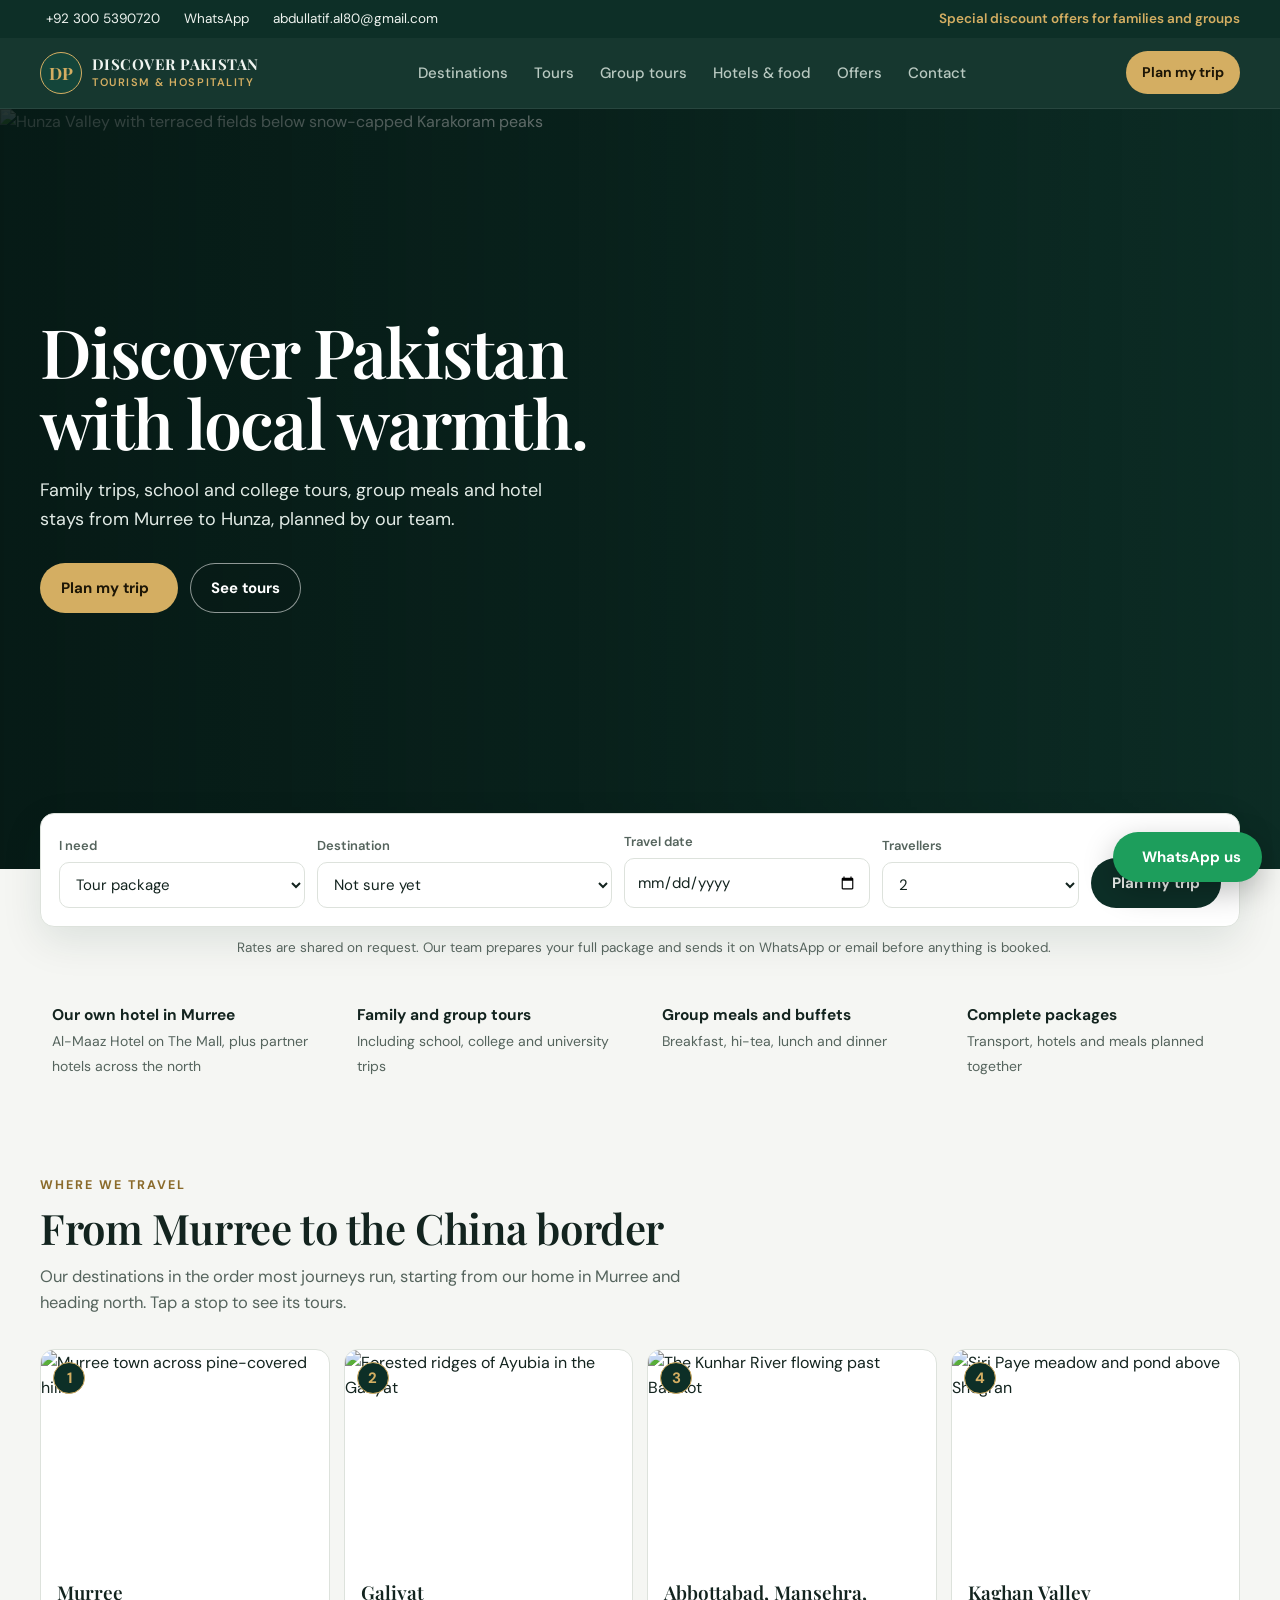
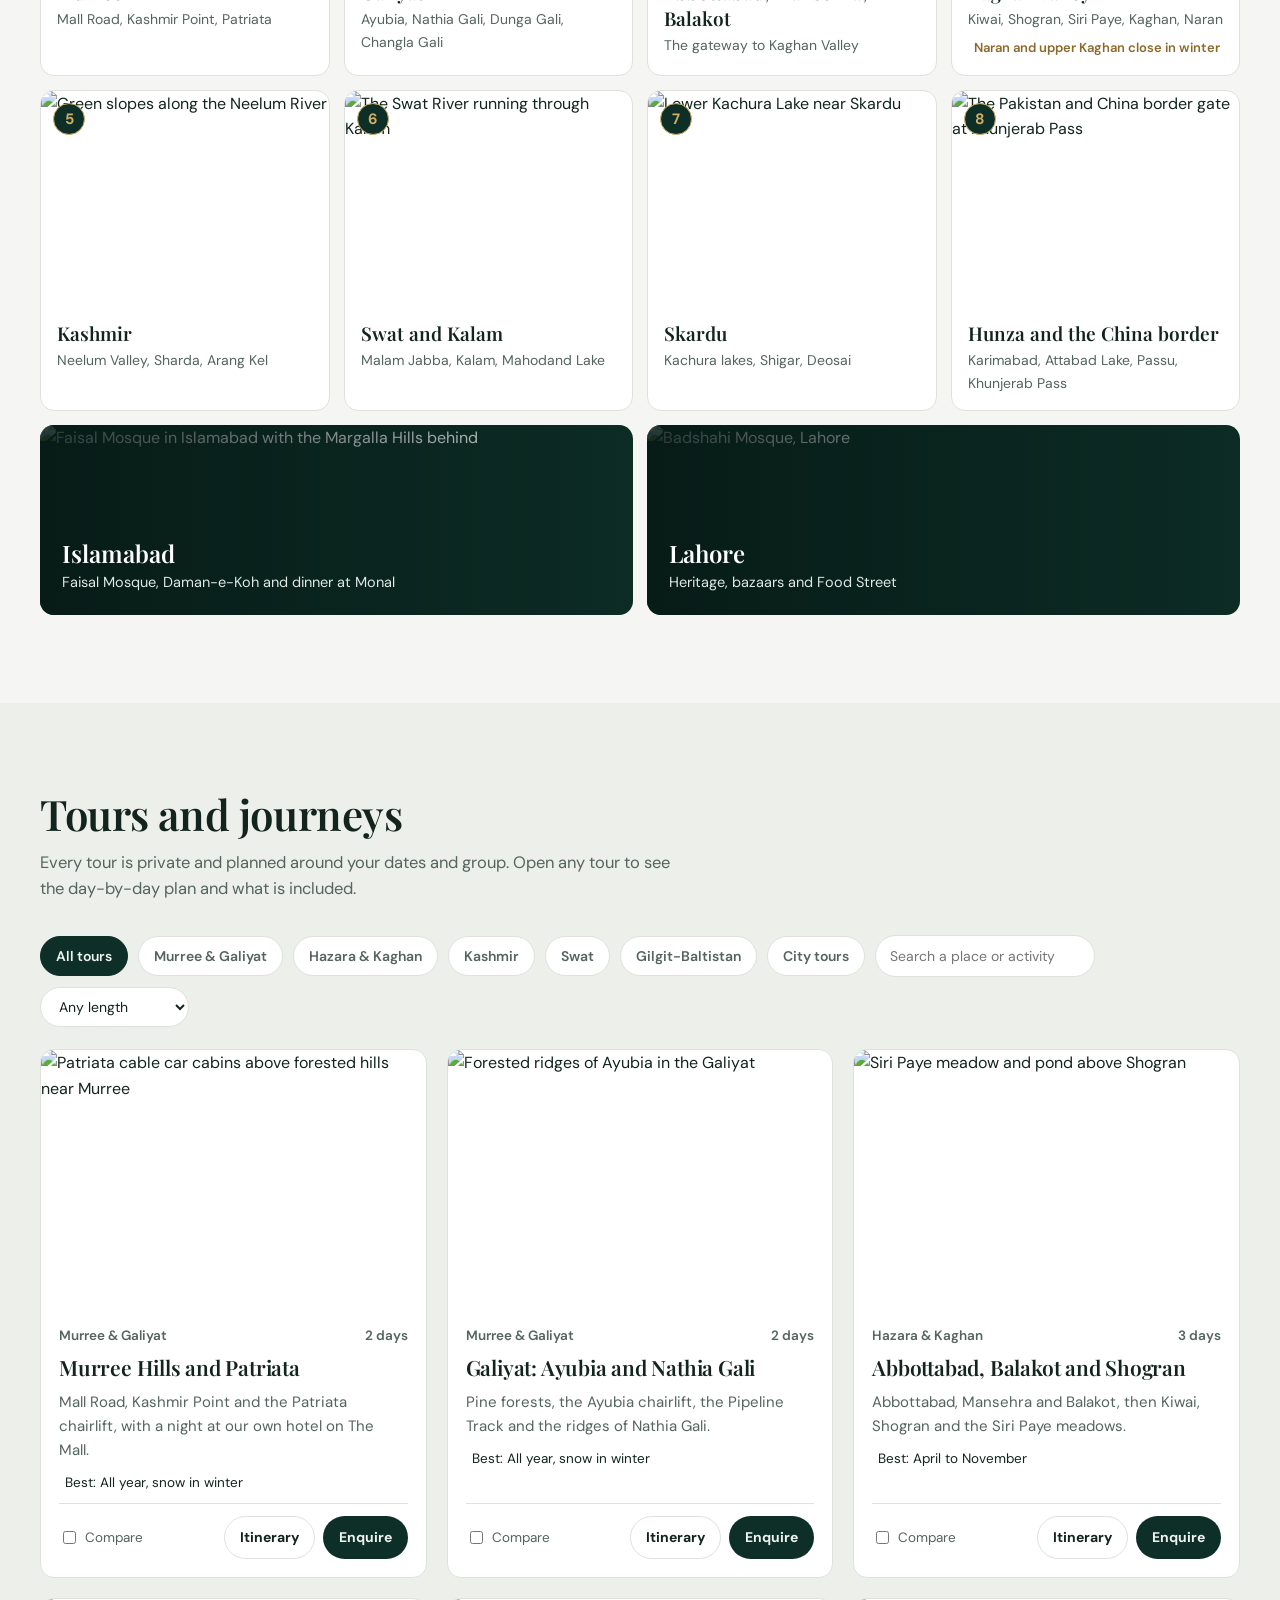
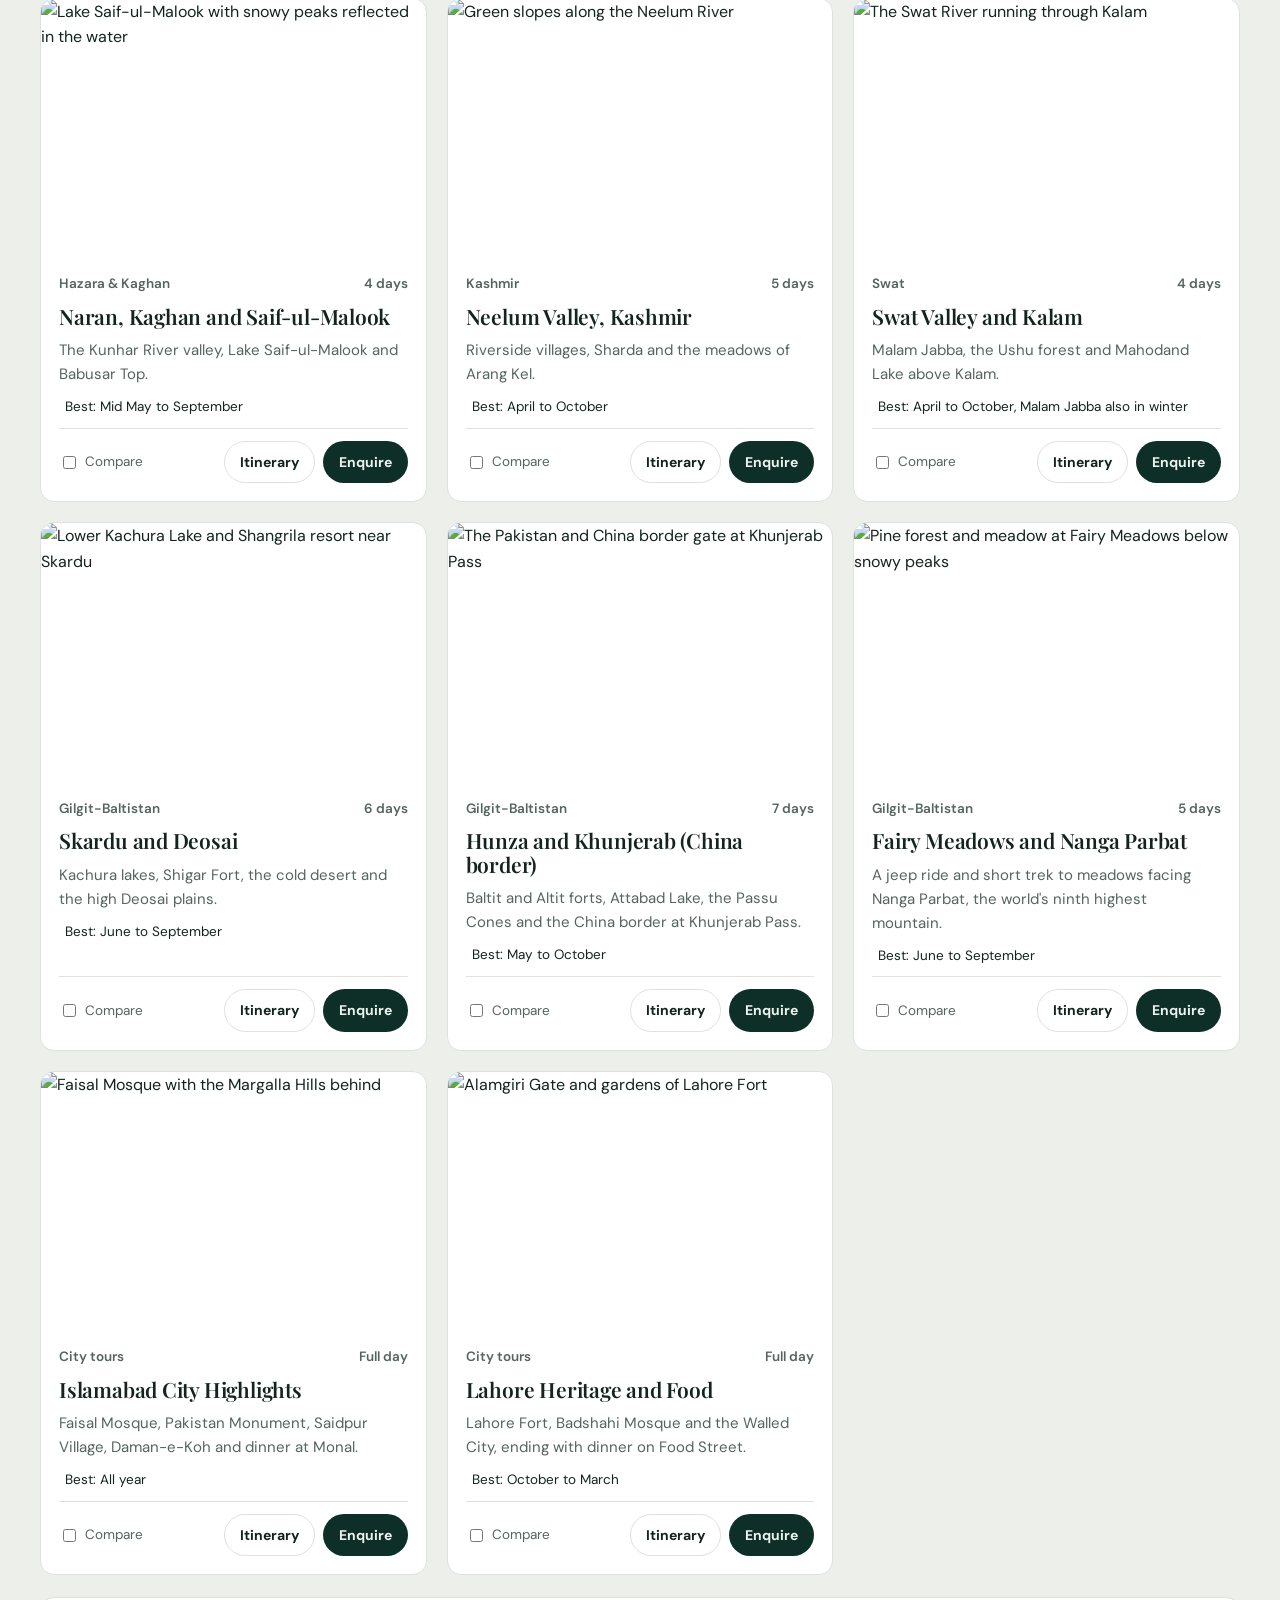
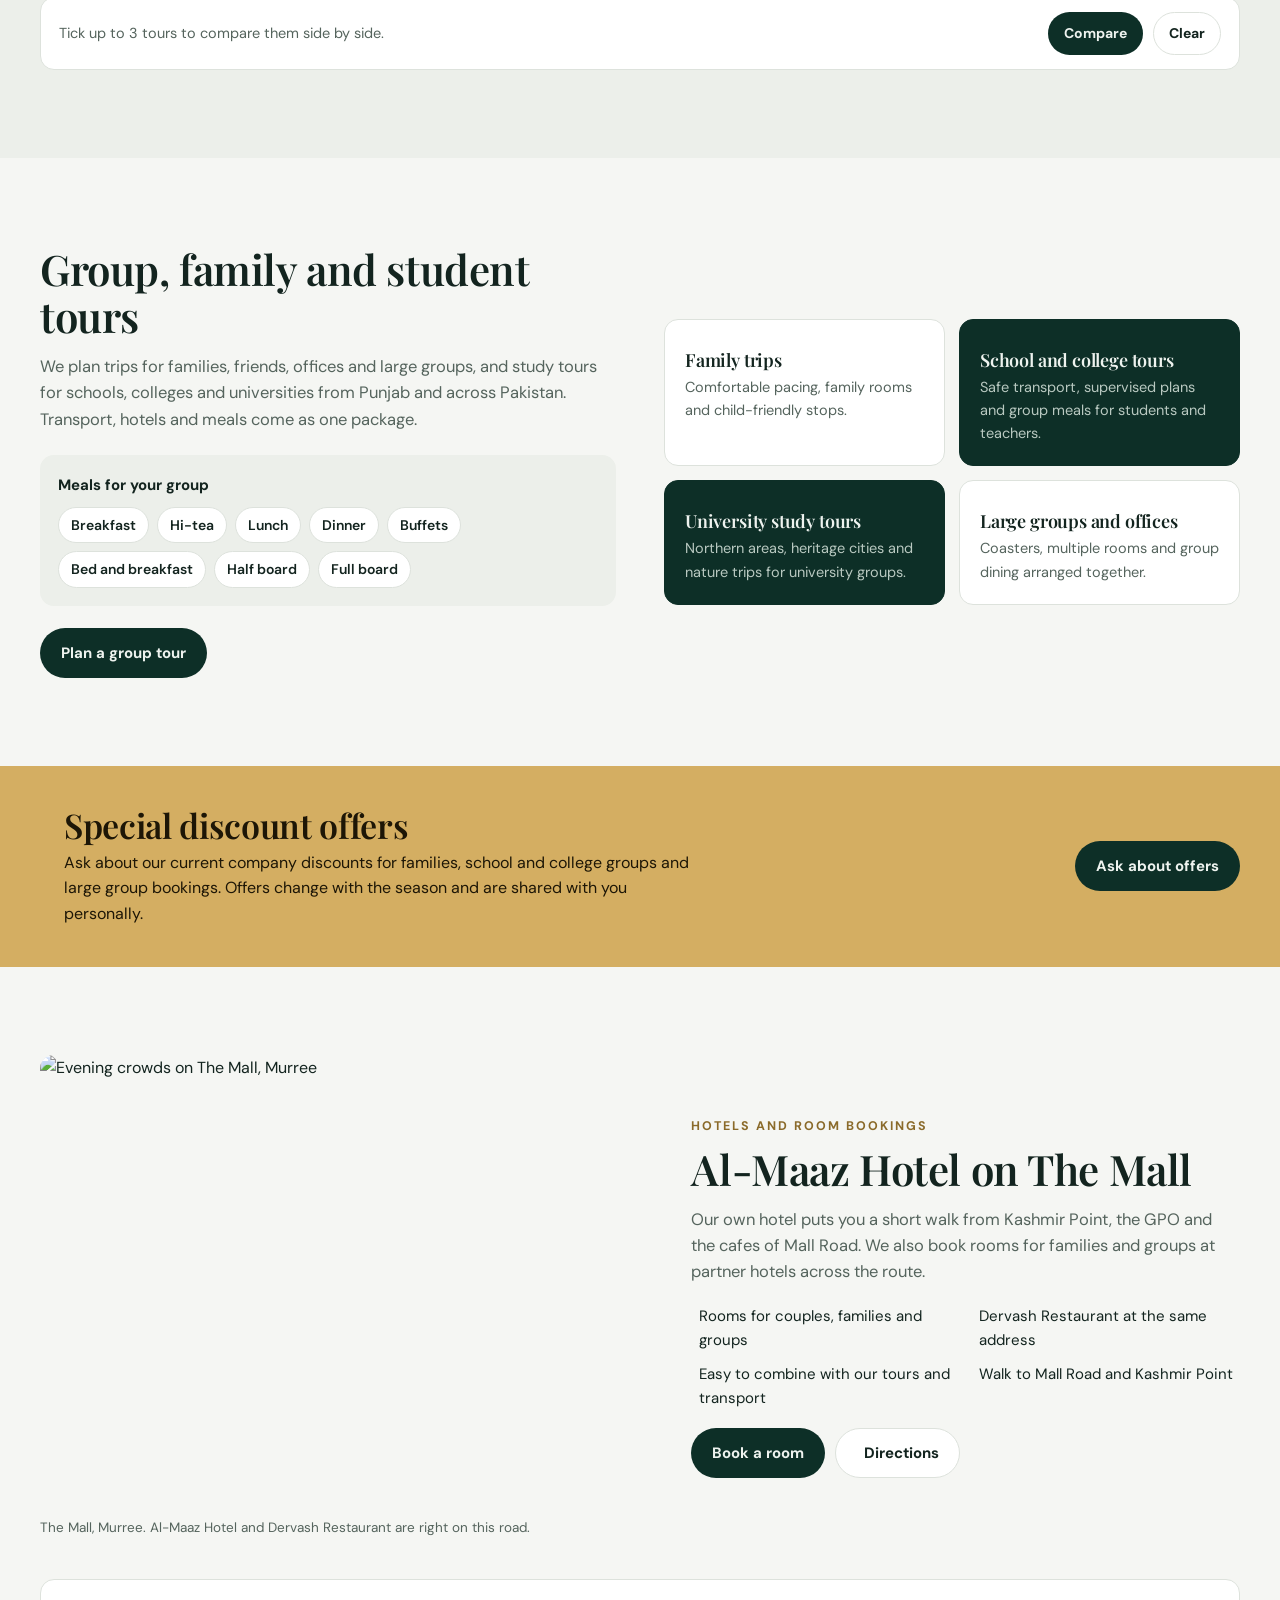
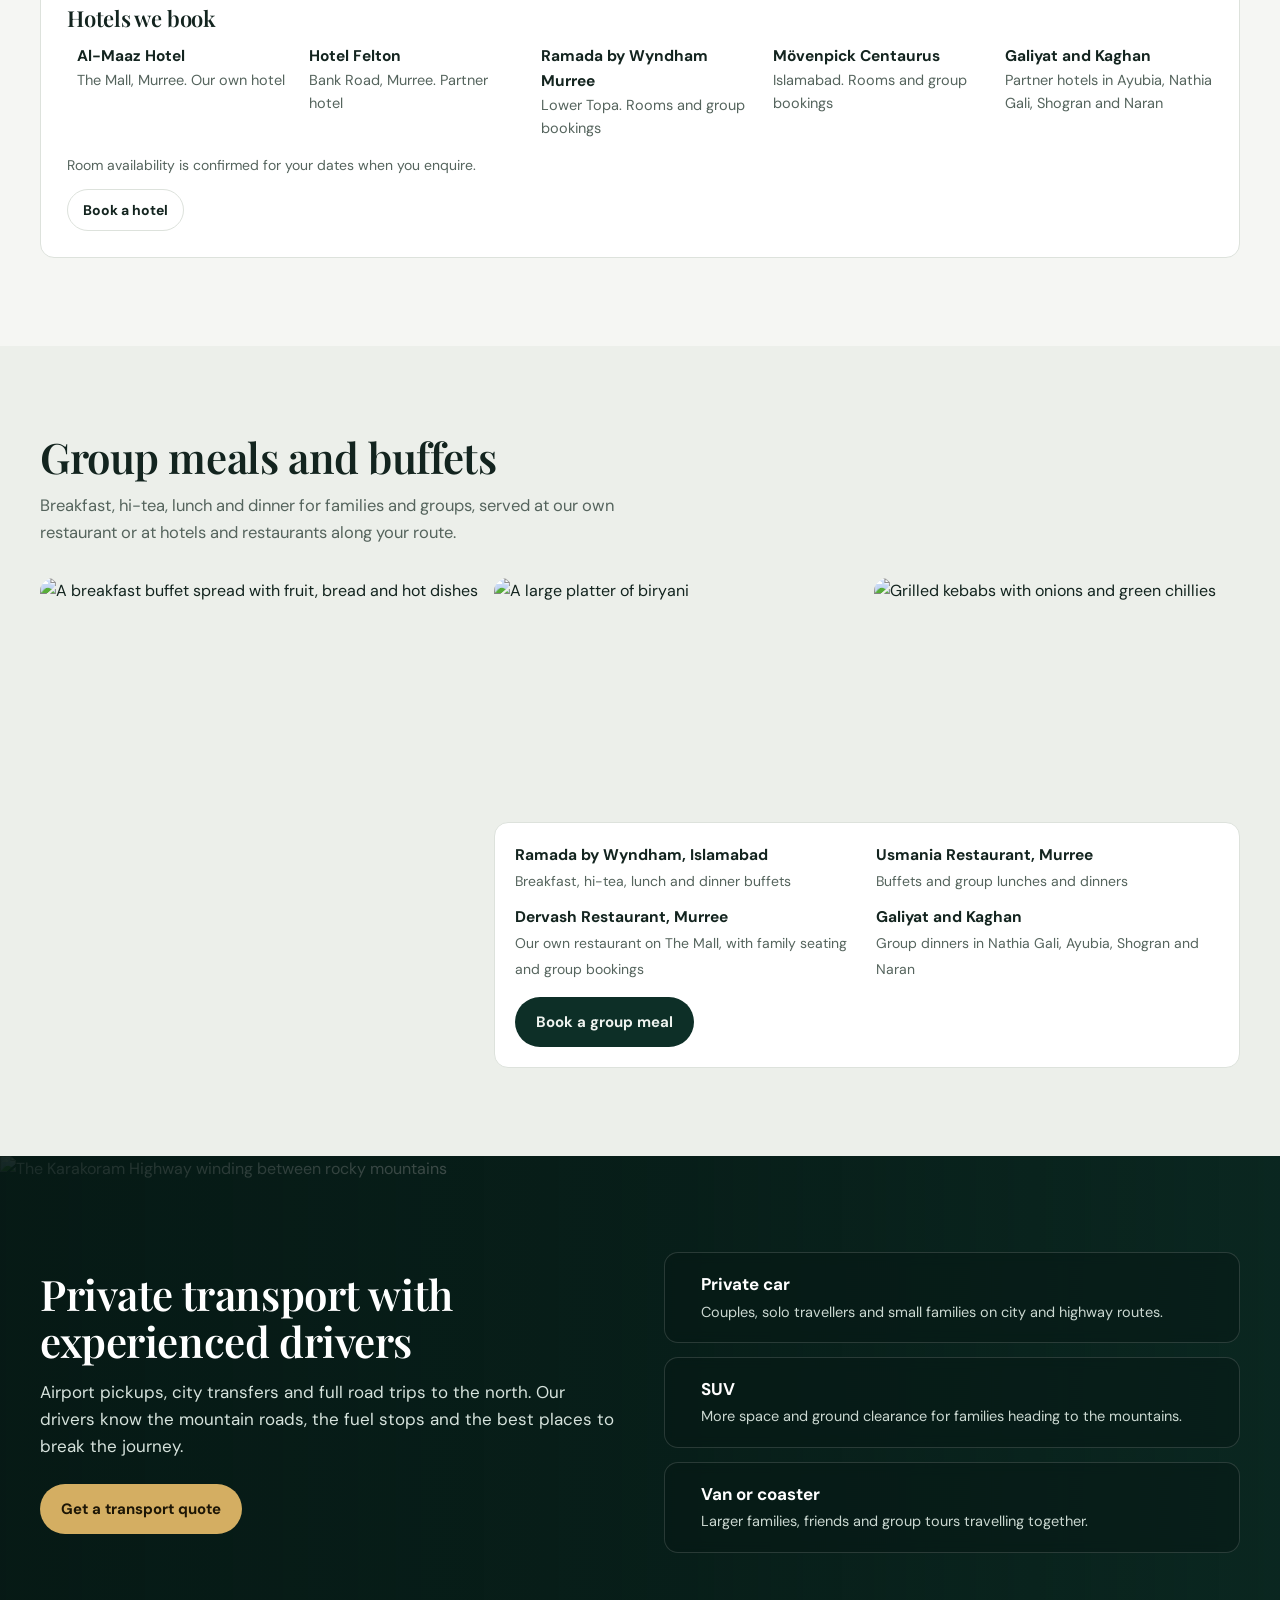
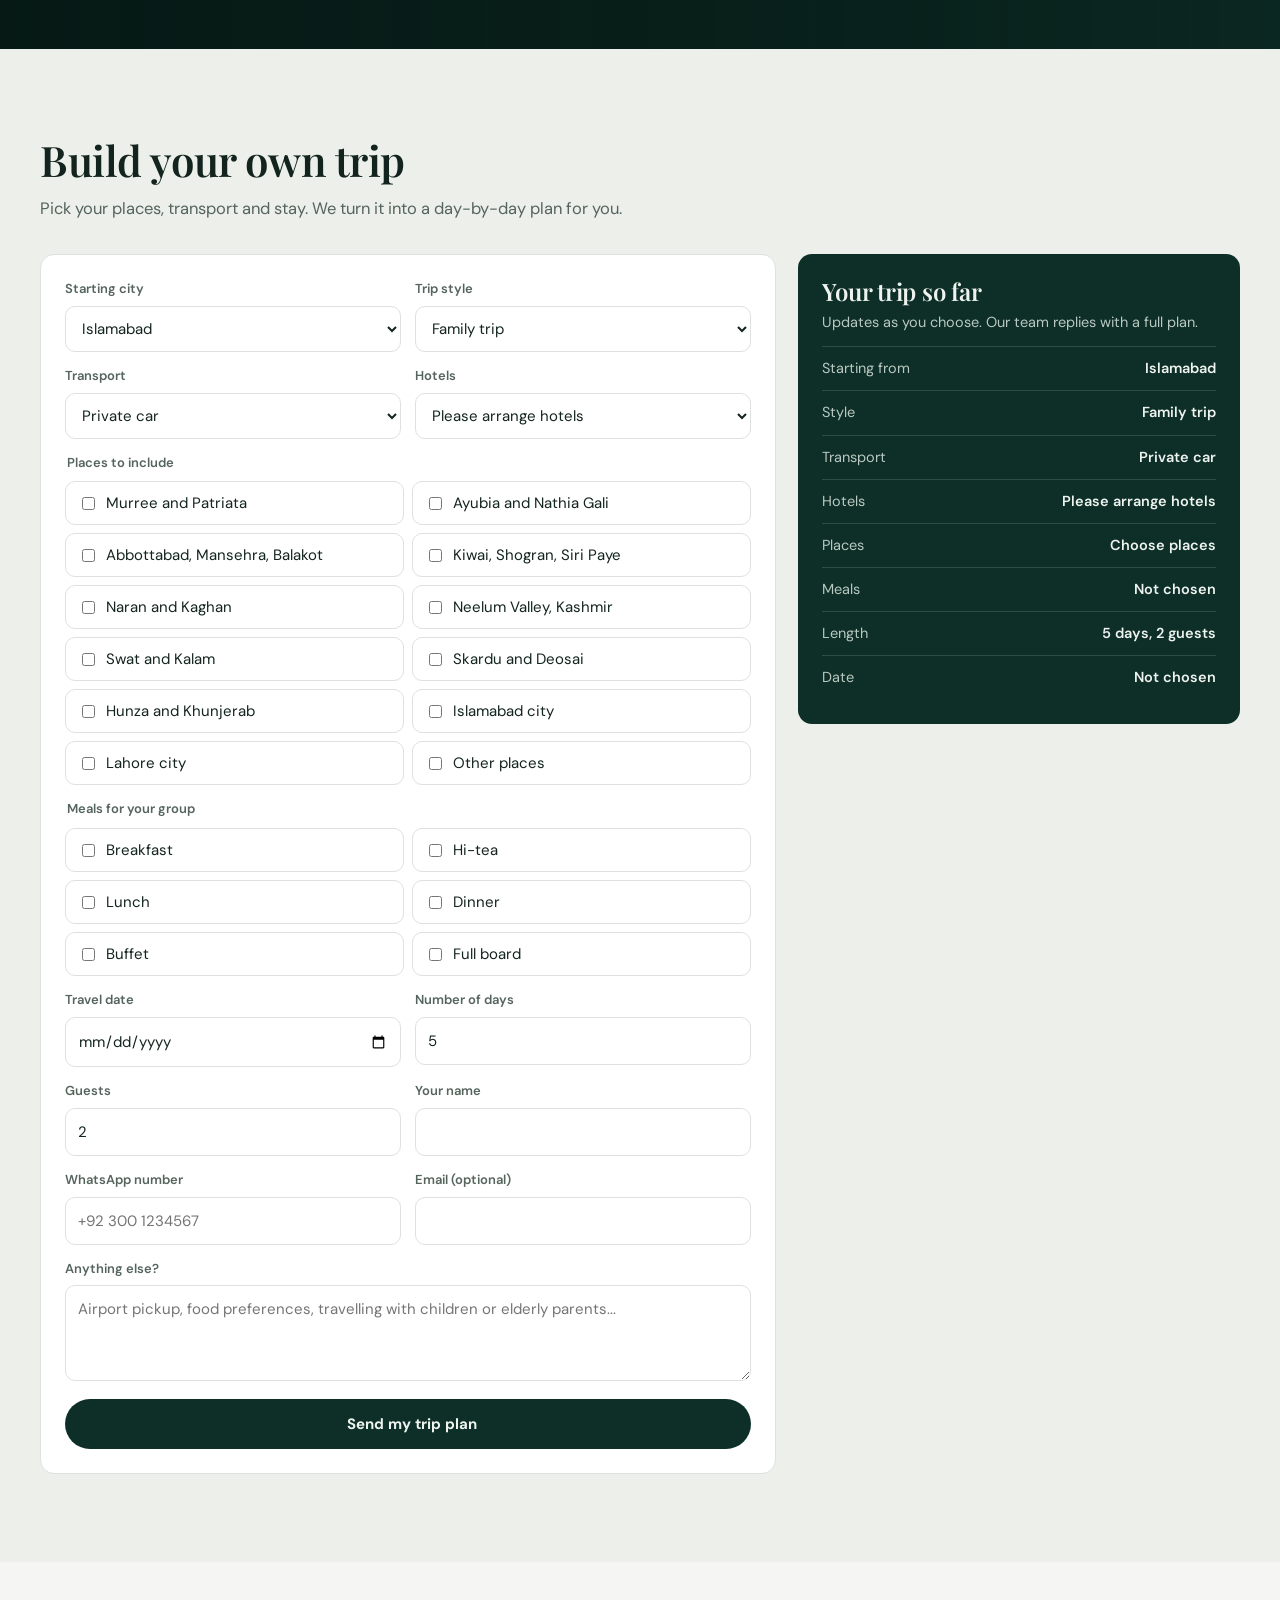
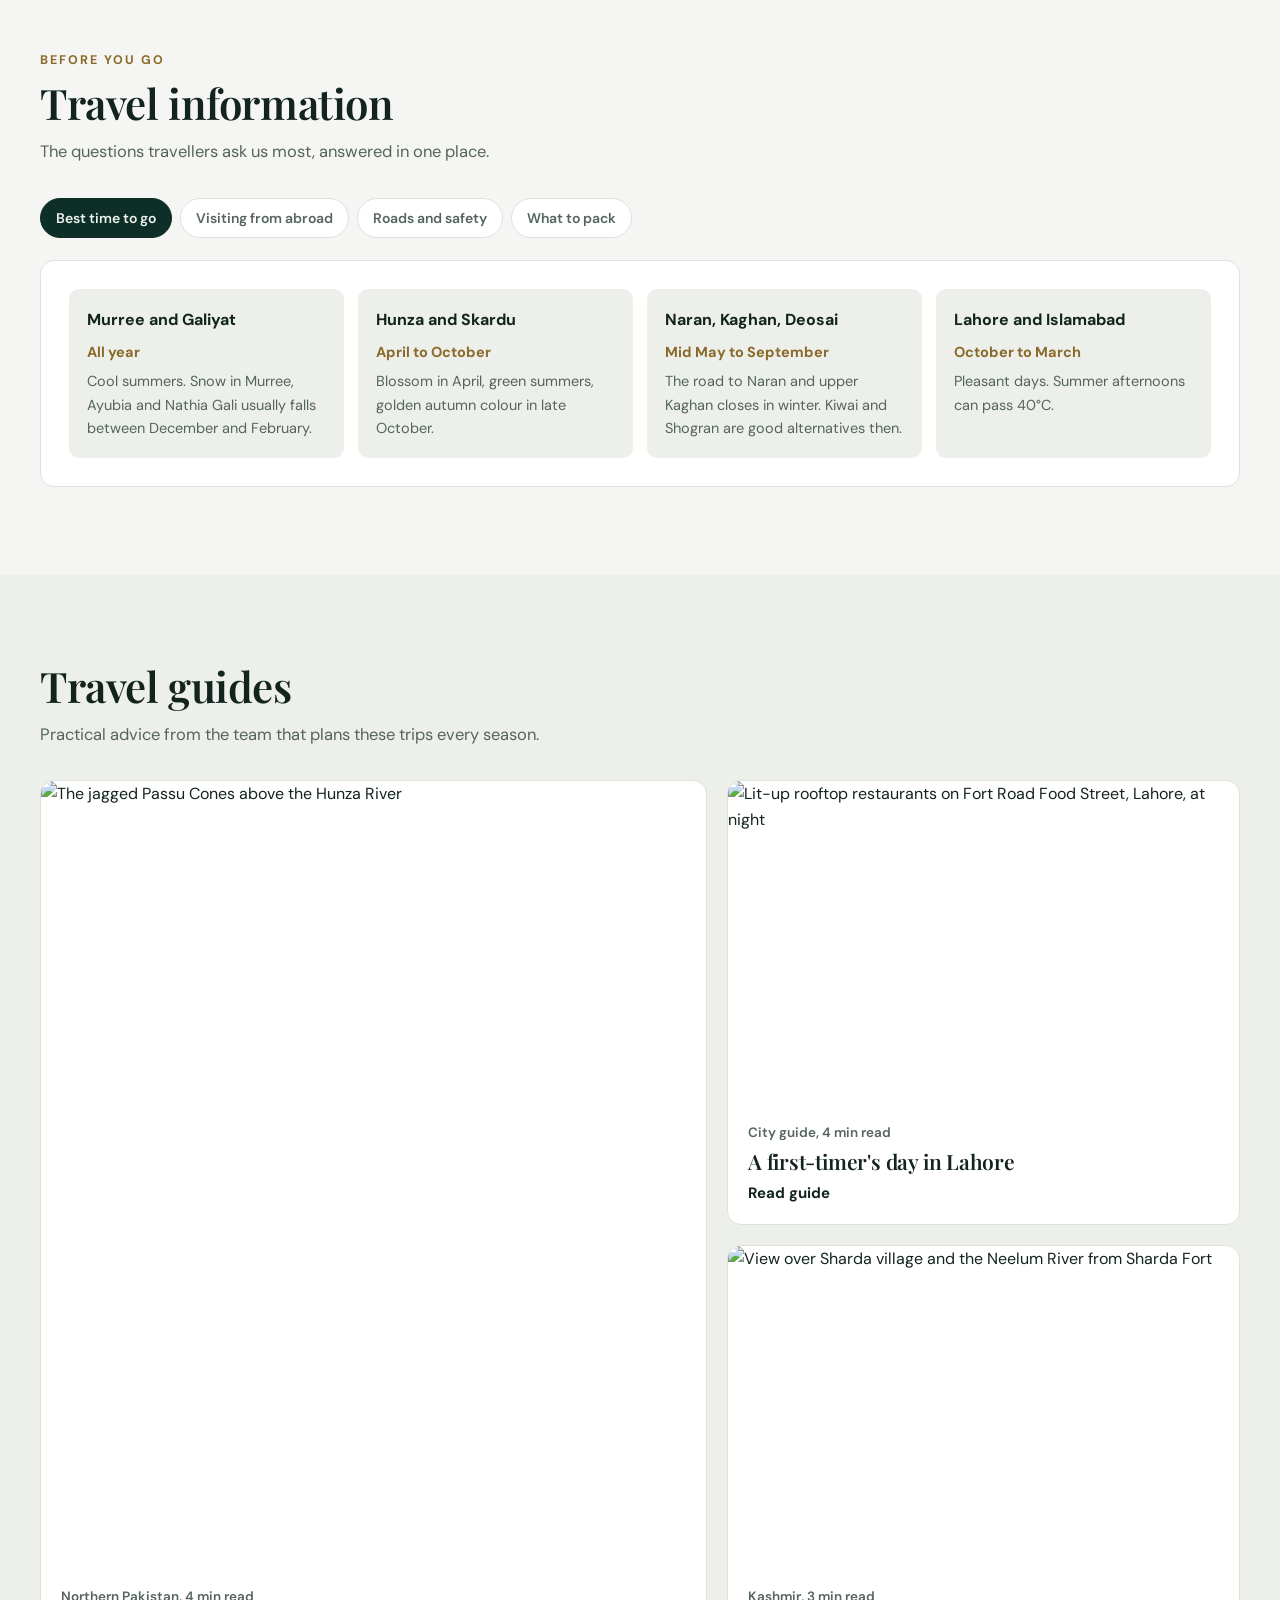
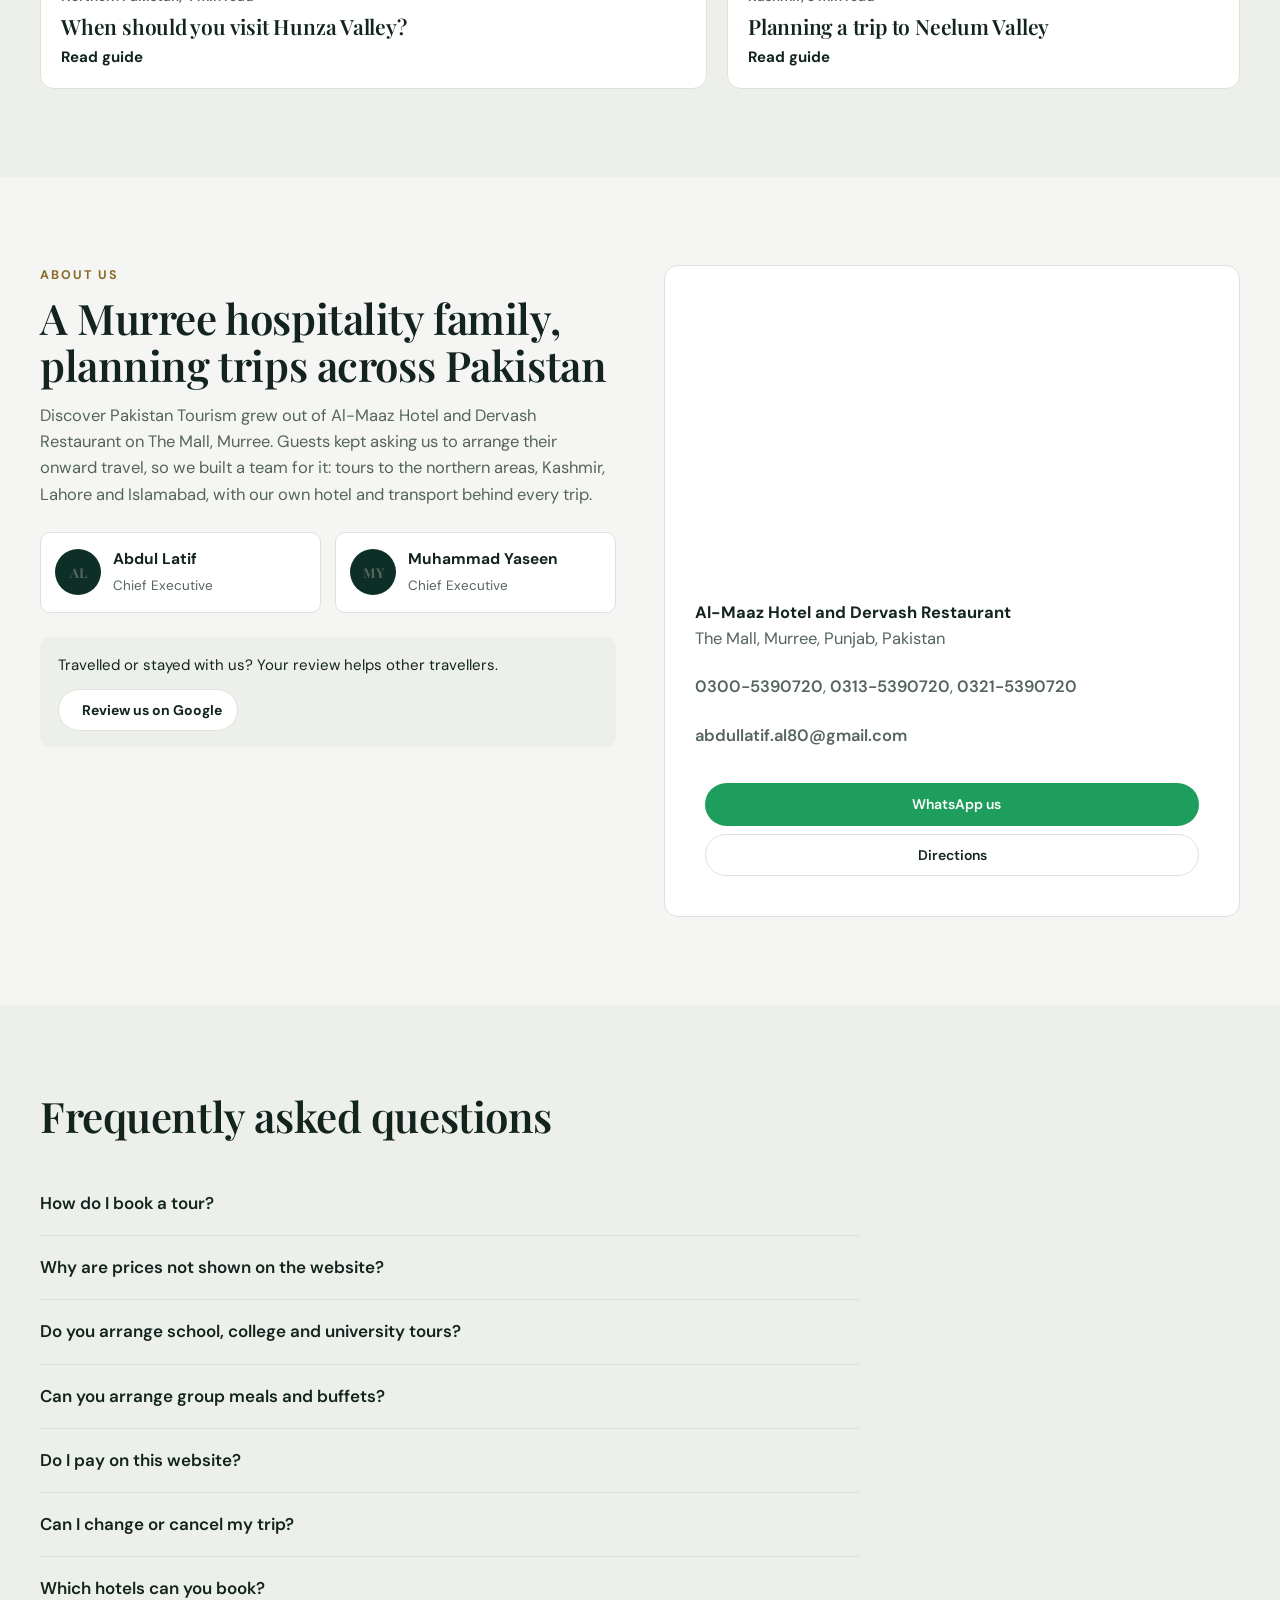
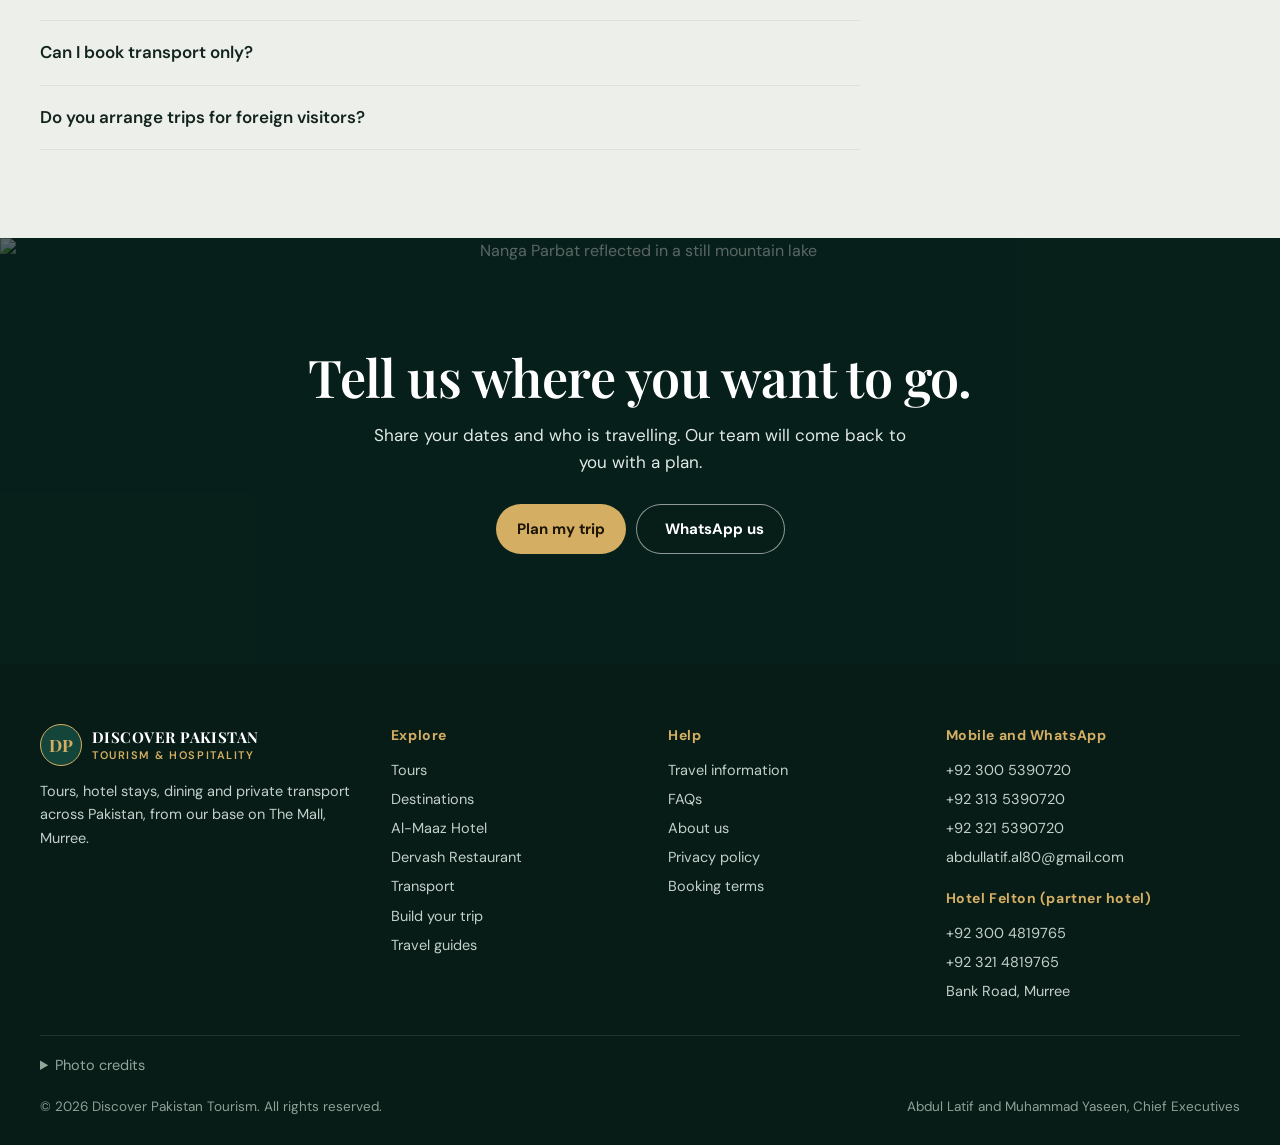
==== commit ebc846df: "Add admin dashboard, booking storage and Other places option admin.html: owner sign-in, bookings das" ====
--- a/index.html
+++ b/index.html
@@ -183,10 +183,11 @@
 .f1{grid-column:1;grid-row:1 / span 2}
 .f2{grid-column:2;grid-row:1}
 .f3{grid-column:3;grid-row:1}
-.venues{grid-column:2 / span 2;grid-row:2;display:grid;grid-template-columns:1fr 1fr;gap:12px 18px;align-content:center;padding:20px;border-radius:var(--radius);background:var(--surface);border:1px solid var(--line)}
+.venues{grid-column:2 / span 2;grid-row:2;display:flex;flex-direction:column;gap:16px;justify-content:center;padding:20px;border-radius:var(--radius);background:var(--surface);border:1px solid var(--line)}
+.venueList{display:grid;grid-template-columns:1fr 1fr;gap:12px 18px}
 .venue b{display:block;font-size:15.5px}
 .venue span{font-size:14px;color:var(--muted)}
-.venues .btn{grid-column:span 2;justify-self:start}
+.venues .btn{align-self:flex-start}
 
 /* Tours */
 .toolbar{display:flex;gap:10px;flex-wrap:wrap;align-items:center;margin-bottom:22px}
@@ -259,6 +260,8 @@
 legend{font-size:13px;font-weight:600;color:var(--muted);margin-bottom:8px}
 .checks{display:grid;grid-template-columns:repeat(2,1fr);gap:8px}
 .checks label{display:flex;gap:8px;align-items:center;font-size:15px;padding:9px 12px;border:1px solid var(--line);border-radius:var(--radius-sm);cursor:pointer}
+.otherPlaces{margin-top:10px}
+.otherPlaces[hidden]{display:none}
 .checks label:has(input:checked){border-color:var(--accent);background:color-mix(in srgb,var(--accent) 12%,transparent)}
 .summary{position:sticky;top:96px;background:var(--brand);color:var(--on-brand);border-radius:var(--radius);padding:24px}
 .summary h3{font-size:24px;margin-bottom:6px}
@@ -358,6 +361,10 @@
 .notice{font-size:14px;color:var(--muted);margin:14px 0;display:flex;gap:8px;align-items:flex-start}
 .notice i{margin-top:3px}
 .err{color:#b3261e;font-size:13.5px;display:none}
+.hp{position:absolute;left:-9999px;width:1px;height:1px;overflow:hidden}
+.toast{position:fixed;left:50%;bottom:24px;transform:translateX(-50%);z-index:300;background:var(--brand);color:var(--on-brand);border:1px solid var(--accent);border-radius:var(--radius);padding:14px 18px;max-width:min(520px,calc(100% - 32px));box-shadow:0 18px 50px rgb(0 0 0 / .3);font-size:15px;display:flex;gap:10px;align-items:flex-start}
+.toast[hidden]{display:none}
+.toast b{color:var(--accent)}
 .field.invalid input{border-color:#b3261e}
 .field.invalid .err{display:block}
 .detailImg{width:100%;aspect-ratio:16/8;object-fit:cover;border-radius:var(--radius-sm);margin-bottom:16px}
@@ -423,8 +430,7 @@
   .trust{grid-template-columns:1fr}
   .route,.cities,.groupTypes{grid-template-columns:1fr}
   .foodGrid{grid-template-columns:1fr 1fr;grid-template-rows:150px 150px auto}
-  .venues{grid-template-columns:1fr}
-  .venues .btn{grid-column:auto}
+  .venueList{grid-template-columns:1fr}
   .tourGrid,.seasonGrid,.grid2,.checks,.people,.incl{grid-template-columns:1fr}
   .span2{grid-column:auto}
   .dine{grid-template-columns:1fr}
@@ -580,7 +586,7 @@
 <section class="offer" id="offers">
   <div class="wrap offerIn reveal">
     <i class="ph ph-seal-percent" aria-hidden="true"></i>
-    <div>
+    <div id="offerBody">
       <h2>Special discount offers</h2>
       <p>Ask about our current company discounts for families, school and college groups and large group bookings. Offers change with the season and are shared with you personally.</p>
     </div>
@@ -613,7 +619,7 @@
     </div>
     <div class="hotels reveal">
       <h3>Hotels we book</h3>
-      <ul class="hotelList">
+      <ul class="hotelList" id="hotelList">
         <li><i class="ph ph-star" aria-hidden="true"></i><span><b>Al-Maaz Hotel</b>The Mall, Murree. Our own hotel</span></li>
         <li><i class="ph ph-buildings" aria-hidden="true"></i><span><b>Hotel Felton</b>Bank Road, Murree. Partner hotel</span></li>
         <li><i class="ph ph-buildings" aria-hidden="true"></i><span><b>Ramada by Wyndham Murree</b>Lower Topa. Rooms and group bookings</span></li>
@@ -637,10 +643,12 @@
       <figure class="f2 reveal"><img src="https://upload.wikimedia.org/wikipedia/commons/thumb/b/bd/Sindhi_Biryani.JPG/960px-Sindhi_Biryani.JPG" alt="A large platter of biryani" loading="lazy" decoding="async" width="960" height="720"></figure>
       <figure class="f3 reveal"><img src="https://upload.wikimedia.org/wikipedia/commons/thumb/0/0c/Pakistani_Food_Beef_Kabobs.jpg/960px-Pakistani_Food_Beef_Kabobs.jpg" alt="Grilled kebabs with onions and green chillies" loading="lazy" decoding="async" width="960" height="643"></figure>
       <div class="venues reveal">
+        <div class="venueList" id="venueList">
         <div class="venue"><b>Ramada by Wyndham, Islamabad</b><span>Breakfast, hi-tea, lunch and dinner buffets</span></div>
         <div class="venue"><b>Usmania Restaurant, Murree</b><span>Buffets and group lunches and dinners</span></div>
-        <div class="venue" id="restaurant"><b>Dervash Restaurant, Murree</b><span>Our own restaurant on The Mall, with family seating and group bookings</span></div>
+        <div class="venue"><b>Dervash Restaurant, Murree</b><span>Our own restaurant on The Mall, with family seating and group bookings</span></div>
         <div class="venue"><b>Galiyat and Kaghan</b><span>Group dinners in Nathia Gali, Ayubia, Shogran and Naran</span></div>
+        </div>
         <button class="btn btn-brand" type="button" data-enquire="Group meal or buffet">Book a group meal</button>
       </div>
     </div>
@@ -670,7 +678,7 @@
       <p>Pick your places, transport and stay. We turn it into a day-by-day plan for you.</p>
     </div>
     <div class="builder">
-      <form class="builderForm" id="builderForm">
+      <form class="builderForm" id="builderForm" novalidate>
         <div class="grid2">
           <div class="field"><label for="bStart">Starting city</label><select id="bStart"><option>Islamabad</option><option>Lahore</option><option>Murree</option><option>Other</option></select></div>
           <div class="field"><label for="bFormat">Trip style</label><select id="bFormat"><option>Family trip</option><option>Private tour</option><option>Friends or office group</option><option>School or college tour</option><option>University study tour</option><option>Day trip</option></select></div>
@@ -689,6 +697,12 @@
               <label><input type="checkbox" value="Skardu and Deosai"> Skardu and Deosai</label>
               <label><input type="checkbox" value="Hunza and Khunjerab"> Hunza and Khunjerab</label>
               <label><input type="checkbox" value="Islamabad"> Islamabad city</label>
+              <label><input type="checkbox" value="Lahore"> Lahore city</label>
+              <label><input type="checkbox" id="bOtherChk"> Other places</label>
+            </div>
+            <div class="field otherPlaces" id="bOtherWrap" hidden>
+              <label for="bOther">Which other places?</label>
+              <input id="bOther" placeholder="For example Kalash Valley, Gilgit, Chitral, Muzaffarabad">
             </div>
           </fieldset>
           <fieldset class="span2">
@@ -705,8 +719,9 @@
           <div class="field"><label for="bDate">Travel date</label><input id="bDate" type="date"></div>
           <div class="field"><label for="bDays">Number of days</label><input id="bDays" type="number" min="1" max="30" value="5"></div>
           <div class="field"><label for="bGuests">Guests</label><input id="bGuests" type="number" min="1" max="500" value="2"></div>
-          <div class="field"><label for="bName">Your name</label><input id="bName" autocomplete="name"></div>
-          <div class="field"><label for="bPhone">WhatsApp number</label><input id="bPhone" type="tel" autocomplete="tel" placeholder="+92 300 1234567"></div>
+          <div class="field"><label for="bName">Your name</label><input id="bName" autocomplete="name" required><span class="err">Please enter your name.</span></div>
+          <div class="field"><label for="bPhone">WhatsApp number</label><input id="bPhone" type="tel" autocomplete="tel" placeholder="+92 300 1234567" required><span class="err">Please enter a number we can reach.</span></div>
+          <div class="hp" aria-hidden="true"><label for="bWebsite">Leave this empty</label><input id="bWebsite" tabindex="-1" autocomplete="off"></div>
           <div class="field"><label for="bEmail">Email (optional)</label><input id="bEmail" type="email" autocomplete="email"></div>
           <div class="field span2"><label for="bNotes">Anything else?</label><textarea id="bNotes" rows="3" placeholder="Airport pickup, food preferences, travelling with children or elderly parents..."></textarea></div>
         </div>
@@ -852,7 +867,7 @@
         <a class="brand" href="#top"><span class="logo" aria-hidden="true">DP</span><span><b style="color:#fff">DISCOVER PAKISTAN</b><small>TOURISM &amp; HOSPITALITY</small></span></a>
         <p style="margin-top:14px">Tours, hotel stays, dining and private transport across Pakistan, from our base on The Mall, Murree.</p>
       </div>
-      <div><h4>Explore</h4><div class="footLinks"><a href="#tours">Tours</a><a href="#destinations">Destinations</a><a href="#stay">Al-Maaz Hotel</a><a href="#restaurant">Dervash Restaurant</a><a href="#transport">Transport</a><a href="#custom">Build your trip</a><a href="#guides">Travel guides</a></div></div>
+      <div><h4>Explore</h4><div class="footLinks"><a href="#tours">Tours</a><a href="#destinations">Destinations</a><a href="#stay">Al-Maaz Hotel</a><a href="#food">Dervash Restaurant</a><a href="#transport">Transport</a><a href="#custom">Build your trip</a><a href="#guides">Travel guides</a></div></div>
       <div><h4>Help</h4><div class="footLinks"><a href="#travel-info">Travel information</a><a href="#faq">FAQs</a><a href="#about">About us</a><button class="linkBtn" type="button" data-policy="privacy">Privacy policy</button><button class="linkBtn" type="button" data-policy="terms">Booking terms</button></div></div>
       <div>
         <h4>Mobile and WhatsApp</h4>
@@ -869,6 +884,8 @@
     <div class="copyright"><span>© <span id="year">2026</span> Discover Pakistan Tourism. All rights reserved.</span><span>Abdul Latif and Muhammad Yaseen, Chief Executives</span></div>
   </div>
 </footer>
+
+<div class="toast" id="toast" role="status" aria-live="polite" hidden></div>
 
 <a class="btn btn-wa waFloat" href="https://wa.me/923005390720?text=Hello%20Discover%20Pakistan%20Tourism%2C%20I%20would%20like%20to%20plan%20a%20trip." target="_blank" rel="noopener" aria-label="Chat with us on WhatsApp"><i class="ph ph-whatsapp-logo" aria-hidden="true" style="font-size:22px"></i><span>WhatsApp us</span></a>
 
@@ -885,6 +902,7 @@
       <div class="field"><label for="eGuests">Guests</label><select id="eGuests" name="Guests"><option>1</option><option selected>2</option><option>3 to 5</option><option>6 to 15</option><option>16 to 40</option><option>More than 40</option></select></div>
       <div class="field"><label for="eEmail">Email (optional)</label><input id="eEmail" name="Email" type="email" autocomplete="email"></div>
       <div class="field"><label for="eFrom">Travelling from</label><input id="eFrom" name="From" placeholder="City or country"></div>
+      <div class="hp" aria-hidden="true"><label for="eWebsite">Leave this empty</label><input id="eWebsite" name="website" tabindex="-1" autocomplete="off"></div>
       <div class="field span2"><label for="eMsg">Anything else?</label><textarea id="eMsg" name="Message" rows="3" placeholder="Pickup point, room needs, special requests"></textarea></div>
     </div>
     <p class="notice"><i class="ph ph-info" aria-hidden="true"></i><span>Sending opens WhatsApp with your details filled in. Our team discusses your request and sends you a complete package with rates on WhatsApp or email. Nothing is booked until you confirm.</span></p>
@@ -901,9 +919,10 @@
 <!-- Policy dialog -->
 <dialog id="policyDlg" aria-labelledby="policyTitle"><div class="dlg article" id="policyDlgBody"></div></dialog>
 
+<script src="config.js"></script>
 <script>
 /* =====================================================================
-   EDIT YOUR TOURS HERE.
+   EDIT YOUR TOURS HERE (or, once Supabase is set up, in admin.html).
    Prices are deliberately NOT shown on the website. The owners share
    the cost with each customer directly.
    ===================================================================== */
@@ -926,6 +945,7 @@
   foodStreet:"https://upload.wikimedia.org/wikipedia/commons/thumb/c/cd/Night_View_of_Lahore_Fort_Food_Street.JPG/960px-Night_View_of_Lahore_Fort_Food_Street.JPG",
   sharda:"https://upload.wikimedia.org/wikipedia/commons/thumb/d/df/View_From_Sharda_Fort%2C_Azad_Jammu_%26_Kashmir%2C_Pakistan.jpg/960px-View_From_Sharda_Fort%2C_Azad_Jammu_%26_Kashmir%2C_Pakistan.jpg"
 };
+const FALLBACK_IMG = "https://upload.wikimedia.org/wikipedia/commons/thumb/c/c5/Muree_veiw.jpg/960px-Muree_veiw.jpg";
 const STD_INCL = ["Private vehicle with driver","Fuel, tolls and parking","Hotel stays as agreed in your package","Driver's meals and stay"];
 const STD_EXCL = ["Meals, unless added to your package","Entry tickets and activities","Personal expenses and tips"];
 
@@ -1043,9 +1063,9 @@
 function renderTours(){
   $("#tourGrid").innerHTML = TOURS.map(t => `
    <article class="tour reveal" data-id="${t.id}" data-region="${esc(t.region)}" data-length="${t.length}" data-search="${esc((t.title+" "+t.summary+" "+t.plan.map(p=>p[1]).join(" ")).toLowerCase())}">
-     <img src="${t.img}" alt="${esc(t.alt)}" loading="lazy" decoding="async" width="960" height="640">
+     <img src="${esc(t.img || FALLBACK_IMG)}" alt="${esc(t.alt)}" loading="lazy" decoding="async" width="960" height="640">
      <div class="tourBody">
-       <div class="tourMeta"><span>${esc(t.region)}</span><span>${t.days}</span></div>
+       <div class="tourMeta"><span>${esc(t.region)}</span><span>${esc(t.days)}</span></div>
        <h3>${esc(t.title)}</h3>
        <p>${esc(t.summary)}</p>
        <span class="season"><i class="ph ph-sun-horizon" aria-hidden="true"></i>Best: ${esc(t.season)}</span>
@@ -1075,8 +1095,8 @@
 function showTour(id){
   const t = TOURS.find(x => x.id === id); if (!t) return;
   $("#tourDlgBody").innerHTML = `
-   <div class="dlgHead"><div><p style="color:var(--muted);font-weight:600;font-size:14px">${esc(t.region)}, ${t.days}</p><h2 id="tourTitle">${esc(t.title)}</h2></div><button class="close" type="button" data-close aria-label="Close"><i class="ph ph-x" aria-hidden="true"></i></button></div>
-   <img class="detailImg" src="${t.img}" alt="${esc(t.alt)}">
+   <div class="dlgHead"><div><p style="color:var(--muted);font-weight:600;font-size:14px">${esc(t.region)}, ${esc(t.days)}</p><h2 id="tourTitle">${esc(t.title)}</h2></div><button class="close" type="button" data-close aria-label="Close"><i class="ph ph-x" aria-hidden="true"></i></button></div>
+   <img class="detailImg" src="${esc(t.img || FALLBACK_IMG)}" alt="${esc(t.alt)}">
    <p style="color:var(--muted)">${esc(t.summary)}</p>
    <p style="margin-top:12px;font-size:15px"><b>Best time:</b> ${esc(t.season)}<br><b>Starts from:</b> ${esc(t.start)}</p>
    <h3 style="margin-top:20px;font-size:19px">Sample plan</h3>
@@ -1097,7 +1117,7 @@
   if (!list.length){ box.innerHTML = `<p class="notice"><i class="ph ph-info" aria-hidden="true"></i><span>Tick at least one tour first.</span></p>`; return; }
   const row = (label, f) => `<tr><th scope="row">${label}</th>${list.map(t => `<td>${f(t)}</td>`).join("")}</tr>`;
   box.innerHTML = `<table class="cmpTable"><tr><th scope="row">Tour</th>${list.map(t=>`<td><b>${esc(t.title)}</b></td>`).join("")}</tr>
-    ${row("Length", t => t.days)}${row("Best time", t => esc(t.season))}${row("Starts from", t => esc(t.start))}${row("Highlights", t => esc(t.summary))}</table>`;
+    ${row("Length", t => esc(t.days))}${row("Best time", t => esc(t.season))}${row("Starts from", t => esc(t.start))}${row("Highlights", t => esc(t.summary))}</table>`;
 }
 
 /* Enquiry dialog */
@@ -1116,15 +1136,30 @@
   ["#eName","#ePhone"].forEach(id => { const el = $(id), bad = !el.value.trim(); el.closest(".field").classList.toggle("invalid", bad); if (bad) ok = false; });
   if (!ok) { $("#enquiryForm .invalid input").focus(); return; }
   const d = new FormData(e.target), service = d.get("Service");
-  const lines = ["Hello Discover Pakistan Tourism, I would like to make an enquiry.", "", ...[...d.entries()].filter(([,v]) => String(v).trim()).map(([k,v]) => `${k}: ${v}`)];
+  const ref = newRef();
+  const lines = ["Hello Discover Pakistan Tourism, I would like to make an enquiry.", "Reference: " + ref, "", ...[...d.entries()].filter(([k,v]) => k !== "website" && String(v).trim()).map(([k,v]) => `${k}: ${v}`)];
   openWA(service === "Hotel Felton enquiry" ? WA_FELTON : WA_MAIN, lines);
+  if (!d.get("website")) saveBooking({
+    ref, source: "enquiry", name: d.get("Name"), phone: d.get("Phone"), email: d.get("Email"), service,
+    destination: d.get("Destination"), travel_date: d.get("Date"), guests: d.get("Guests"),
+    travelling_from: d.get("From"), message: d.get("Message"), details: {}
+  });
   $("#enquiryDlg").close();
+  e.target.reset();
+  showToast(ref);
 });
 
 /* Builder */
+function getPlaces(){
+  const list = $$("#bPlaces input:checked").filter(x => x.id !== "bOtherChk").map(x => x.value);
+  const other = $("#bOther").value.trim();
+  if ($("#bOtherChk").checked) list.push(other ? "Other: " + other : "Other places (to discuss)");
+  return list;
+}
+$("#bOtherChk").addEventListener("change", e => { $("#bOtherWrap").hidden = !e.target.checked; if (e.target.checked) $("#bOther").focus(); });
 const val = id => $(id).value;
 function updateSummary(){
-  const places = $$("#bPlaces input:checked").map(x => x.value);
+  const places = getPlaces();
   $("#sStart").textContent = val("#bStart");
   $("#sFormat").textContent = val("#bFormat");
   $("#sTransport").textContent = val("#bTransport");
@@ -1137,8 +1172,18 @@
 $("#builderForm").addEventListener("input", updateSummary);
 $("#builderForm").addEventListener("submit", e => {
   e.preventDefault();
-  const places = $$("#bPlaces input:checked").map(x => x.value);
-  openWA(WA_MAIN, ["Hello Discover Pakistan Tourism, I would like a custom trip plan.", "",
+  let ok = true;
+  ["#bName","#bPhone"].forEach(id => { const el = $(id), bad = !el.value.trim(); el.closest(".field").classList.toggle("invalid", bad); if (bad) ok = false; });
+  if (!ok) { $("#builderForm .invalid input").focus(); return; }
+  const places = getPlaces(), meals = $$("#bMeals input:checked").map(x => x.value), ref = newRef();
+  if (!val("#bWebsite")) saveBooking({
+    ref, source: "trip_builder", name: val("#bName"), phone: val("#bPhone"), email: val("#bEmail"),
+    service: "Custom trip: " + val("#bFormat"), destination: places.join(", "), travel_date: val("#bDate"),
+    guests: val("#bGuests"), travelling_from: val("#bStart"), message: val("#bNotes"),
+    details: { start: val("#bStart"), style: val("#bFormat"), transport: val("#bTransport"), hotels: val("#bStay"), places, meals, days: val("#bDays") }
+  });
+  setTimeout(() => showToast(ref), 0);
+  openWA(WA_MAIN, ["Hello Discover Pakistan Tourism, I would like a custom trip plan.", "Reference: " + ref, "",
     "Starting from: " + val("#bStart"), "Style: " + val("#bFormat"), "Transport: " + val("#bTransport"), "Hotels: " + val("#bStay"),
     "Places: " + (places.join(", ") || "Not sure yet"), "Meals: " + ($$("#bMeals input:checked").map(x => x.value).join(", ") || "Not needed"), "Date: " + (val("#bDate") || "Flexible"), "Days: " + val("#bDays"), "Guests: " + val("#bGuests"),
     "Name: " + val("#bName"), "WhatsApp: " + val("#bPhone"), "Email: " + val("#bEmail"), "Notes: " + val("#bNotes")]);
@@ -1191,8 +1236,79 @@
 menuBtn.addEventListener("click", () => { const open = nav.classList.toggle("open"); menuBtn.setAttribute("aria-expanded", open); menuBtn.setAttribute("aria-label", open ? "Close menu" : "Open menu"); });
 $$("#navlinks a").forEach(a => a.addEventListener("click", () => { nav.classList.remove("open"); menuBtn.setAttribute("aria-expanded", "false"); }));
 
+/* =====================================================================
+   DATABASE (Supabase). Settings live in config.js. If they are empty or
+   the database cannot be reached, the site keeps working with the
+   built-in content above and enquiries still go to WhatsApp.
+   ===================================================================== */
+const CFG = window.DP_CONFIG || {};
+let sbClient = null;
+const sbReady = new Promise(resolve => {
+  if (!CFG.supabaseUrl || !CFG.supabaseAnonKey) return resolve(null);
+  const tag = document.createElement("script");
+  tag.src = "https://cdn.jsdelivr.net/npm/@supabase/supabase-js@2.119.0/dist/umd/supabase.js";
+  tag.onload = () => { try { sbClient = window.supabase.createClient(CFG.supabaseUrl, CFG.supabaseAnonKey, { auth: { persistSession: false } }); } catch (err) { console.warn("Supabase setup failed", err); } resolve(sbClient); };
+  tag.onerror = () => resolve(null);
+  document.head.appendChild(tag);
+});
+function newRef(){
+  const abc = "ABCDEFGHJKLMNPQRSTUVWXYZ23456789", bytes = new Uint8Array(6);
+  (window.crypto || window.msCrypto).getRandomValues(bytes);
+  return "DP-" + [...bytes].map(b => abc[b % abc.length]).join("");
+}
+const clip = (v, n) => { v = (v == null ? "" : String(v)).trim(); return v ? v.slice(0, n) : null; };
+async function saveBooking(b){
+  const row = {
+    ref: b.ref, source: b.source, name: clip(b.name, 120), phone: clip(b.phone, 40), email: clip(b.email, 200),
+    service: clip(b.service, 80), destination: clip(b.destination, 400),
+    travel_date: /^\d{4}-\d{2}-\d{2}$/.test(b.travel_date || "") ? b.travel_date : null,
+    guests: clip(b.guests, 40), travelling_from: clip(b.travelling_from, 120), message: clip(b.message, 3000), details: b.details || {}
+  };
+  const sb = await sbReady;
+  if (!sb) return false;
+  const { error } = await sb.from("bookings").insert(row);
+  if (error) { console.warn("Booking not saved", error.message); return false; }
+  return true;
+}
+let toastTimer;
+function showToast(ref){
+  const t = $("#toast");
+  t.innerHTML = `<i class="ph ph-check-circle" aria-hidden="true" style="font-size:22px;color:var(--accent)"></i><span>Thank you. Your reference is <b>${esc(ref)}</b>. Please press send in WhatsApp, and our team will reply with your package.</span>`;
+  t.hidden = false; clearTimeout(toastTimer); toastTimer = setTimeout(() => t.hidden = true, 12000);
+}
+const safeImg = u => /^https:\/\//.test(u || "") ? u : "";
+function revealNow(root){ $$(".reveal", root).forEach(el => el.classList.add("in")); }
+async function loadContent(){
+  const sb = await sbReady;
+  if (!sb) return;
+  try {
+    const q = t => sb.from(t).select("*").eq("published", true).order("sort");
+    const [tours, offers, hotels, venues] = await Promise.all([q("tours"), q("offers"), q("hotels"), q("venues")]);
+    if (!tours.error && tours.data.length) {
+      TOURS.splice(0, TOURS.length, ...tours.data.map(r => ({
+        id: r.id, region: r.region, length: r.length, days: r.days, title: r.title, summary: r.summary, season: r.season,
+        start: r.start_from, img: safeImg(r.img), alt: r.alt, plan: Array.isArray(r.plan) ? r.plan : [],
+        incl: Array.isArray(r.incl) ? r.incl : [], excl: Array.isArray(r.excl) ? r.excl : [], note: r.note || ""
+      })));
+      renderTours(); applyFilters(); revealNow($("#tourGrid"));
+    }
+    if (!offers.error && offers.data.length) {
+      const [first, ...more] = offers.data;
+      $("#offerBody").innerHTML = `<h2>${esc(first.title)}</h2><p>${esc(first.body)}</p>` +
+        more.map(o => `<p style="margin-top:8px"><b>${esc(o.title)}.</b> ${esc(o.body)}</p>`).join("");
+    }
+    if (!hotels.error && hotels.data.length) {
+      $("#hotelList").innerHTML = hotels.data.map(h => `<li><i class="ph ph-${/^[a-z-]+$/.test(h.icon) ? h.icon : "buildings"}" aria-hidden="true"></i><span><b>${esc(h.name)}</b>${esc(h.details)}</span></li>`).join("");
+    }
+    if (!venues.error && venues.data.length) {
+      $("#venueList").innerHTML = venues.data.map(v => `<div class="venue"><b>${esc(v.name)}</b><span>${esc(v.details)}</span></div>`).join("");
+    }
+  } catch (err) { console.warn("Content not loaded, using built-in content", err); }
+}
+
 /* Init */
 renderTours();
+loadContent();
 $("#tourSearch").addEventListener("input", applyFilters);
 $("#tourLength").addEventListener("change", applyFilters);
 $("#clearFilters").addEventListener("click", () => { $("#tourSearch").value = ""; $("#tourLength").value = "all"; setRegion("All", false); });
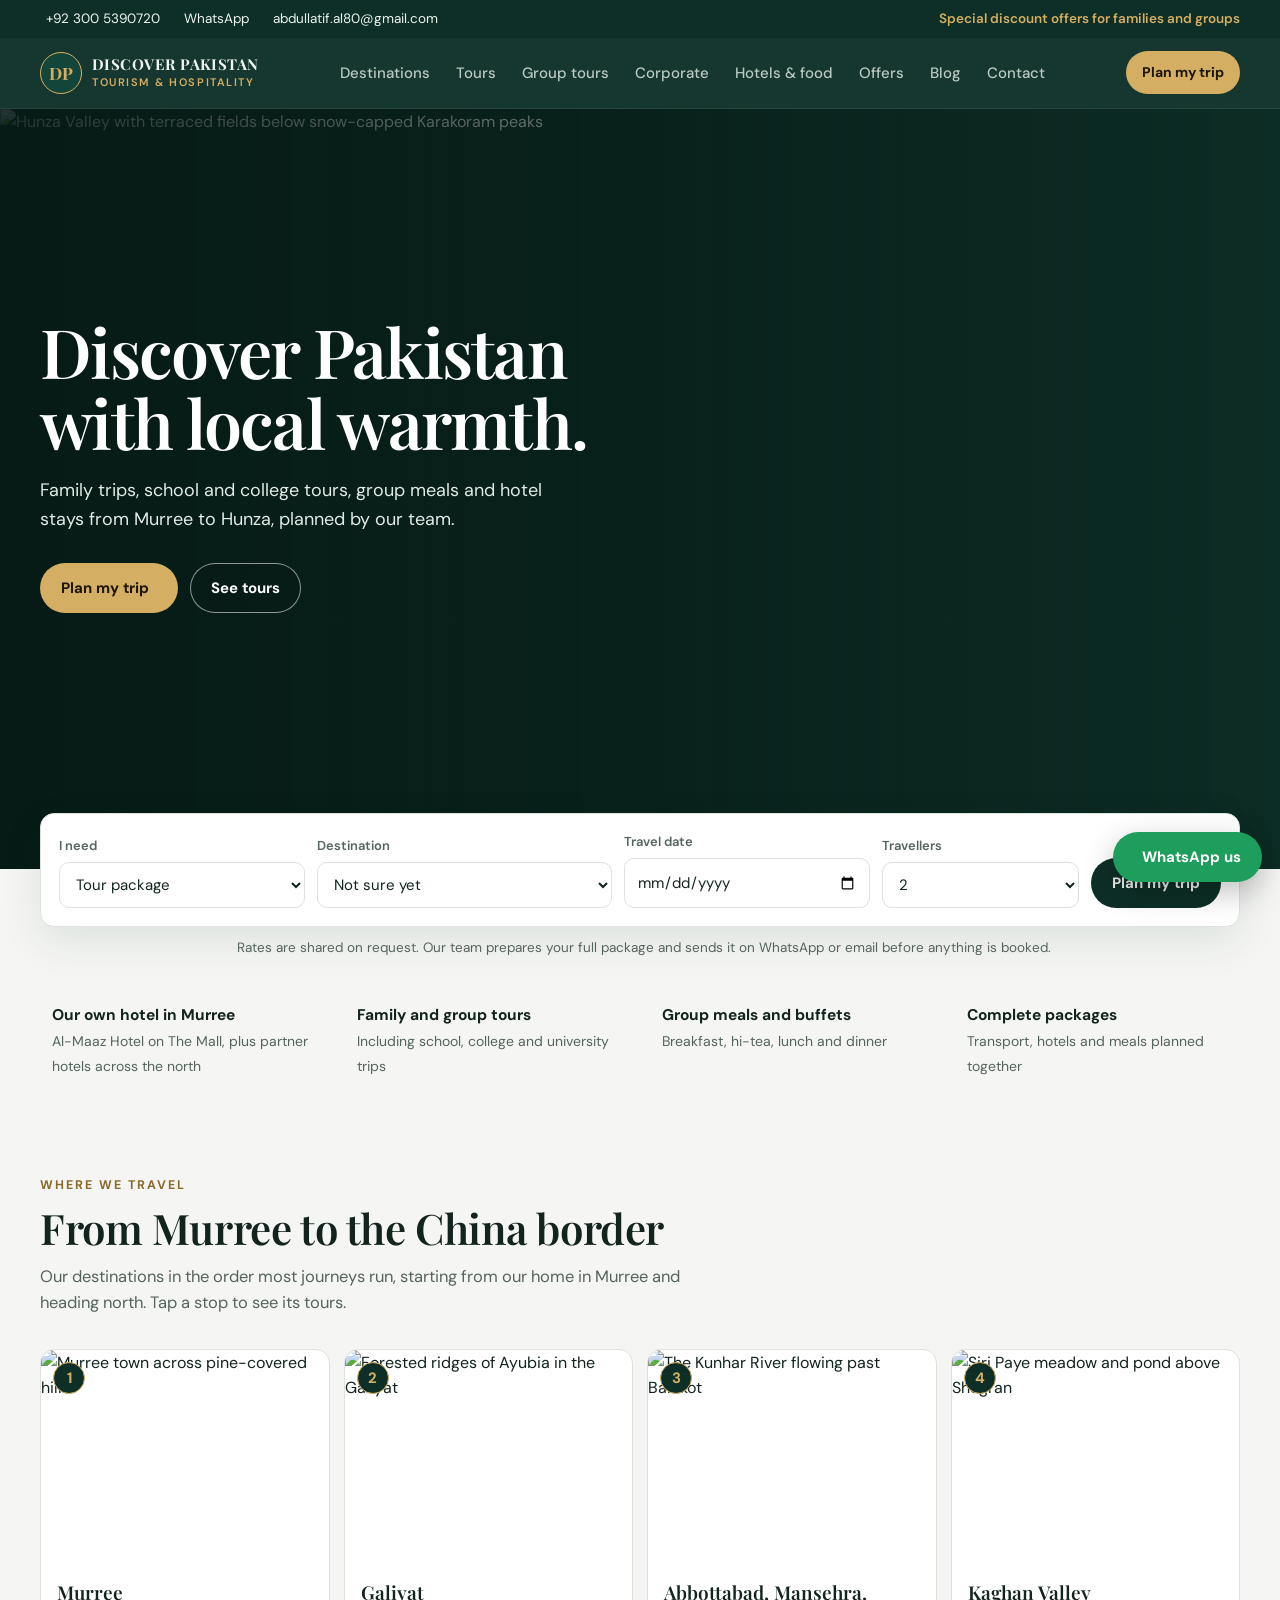
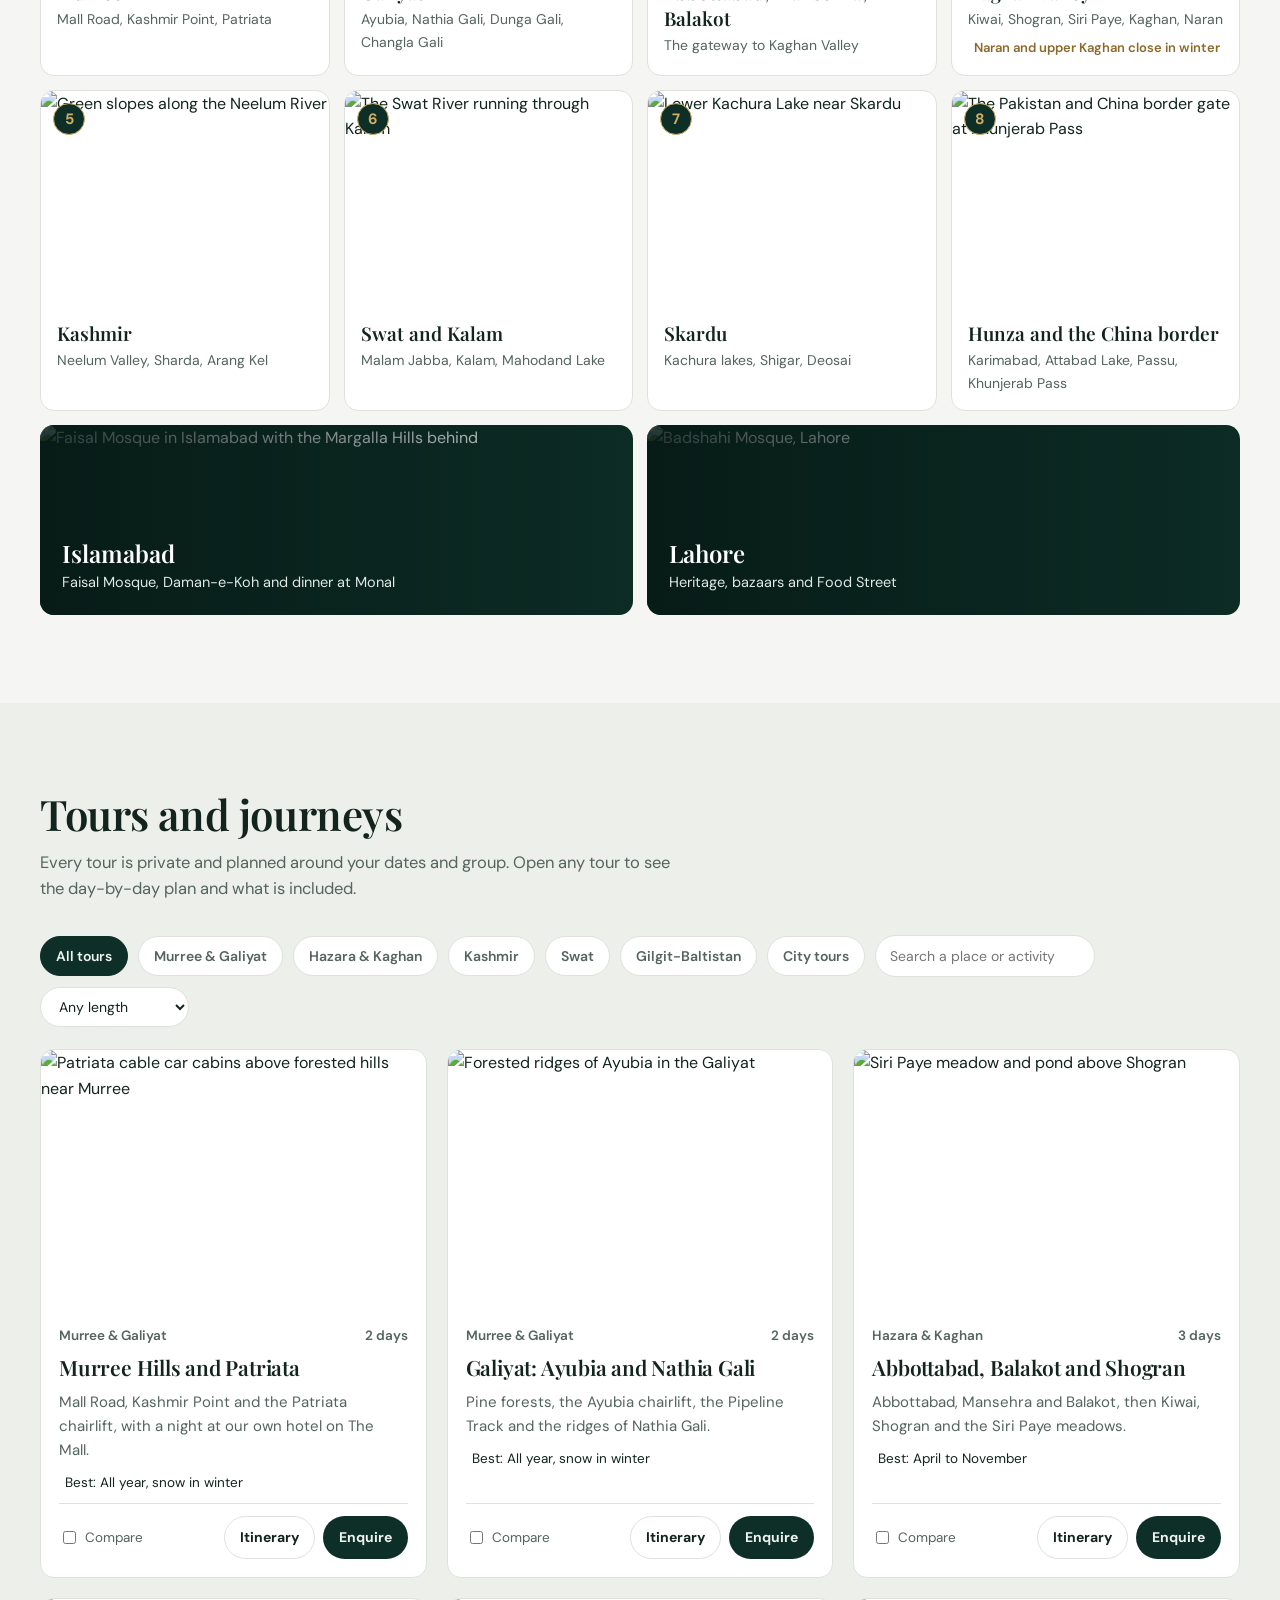
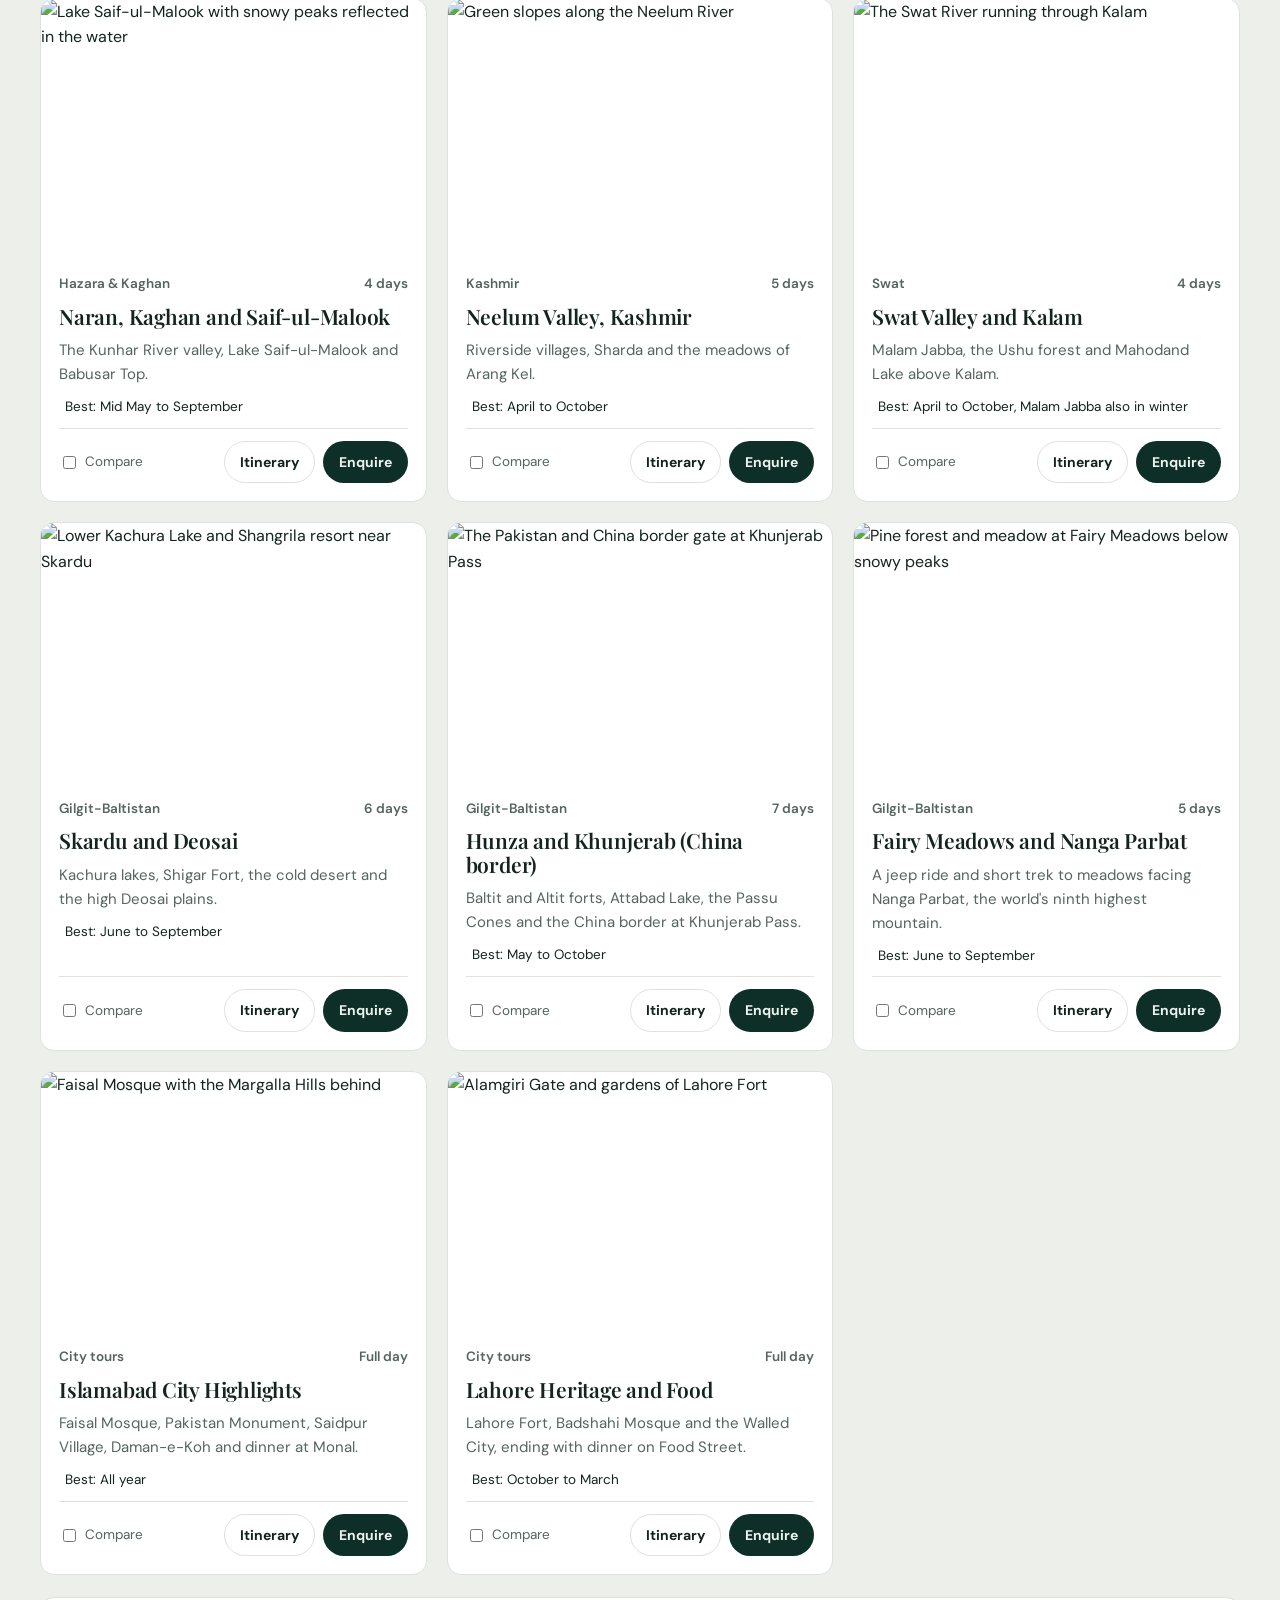
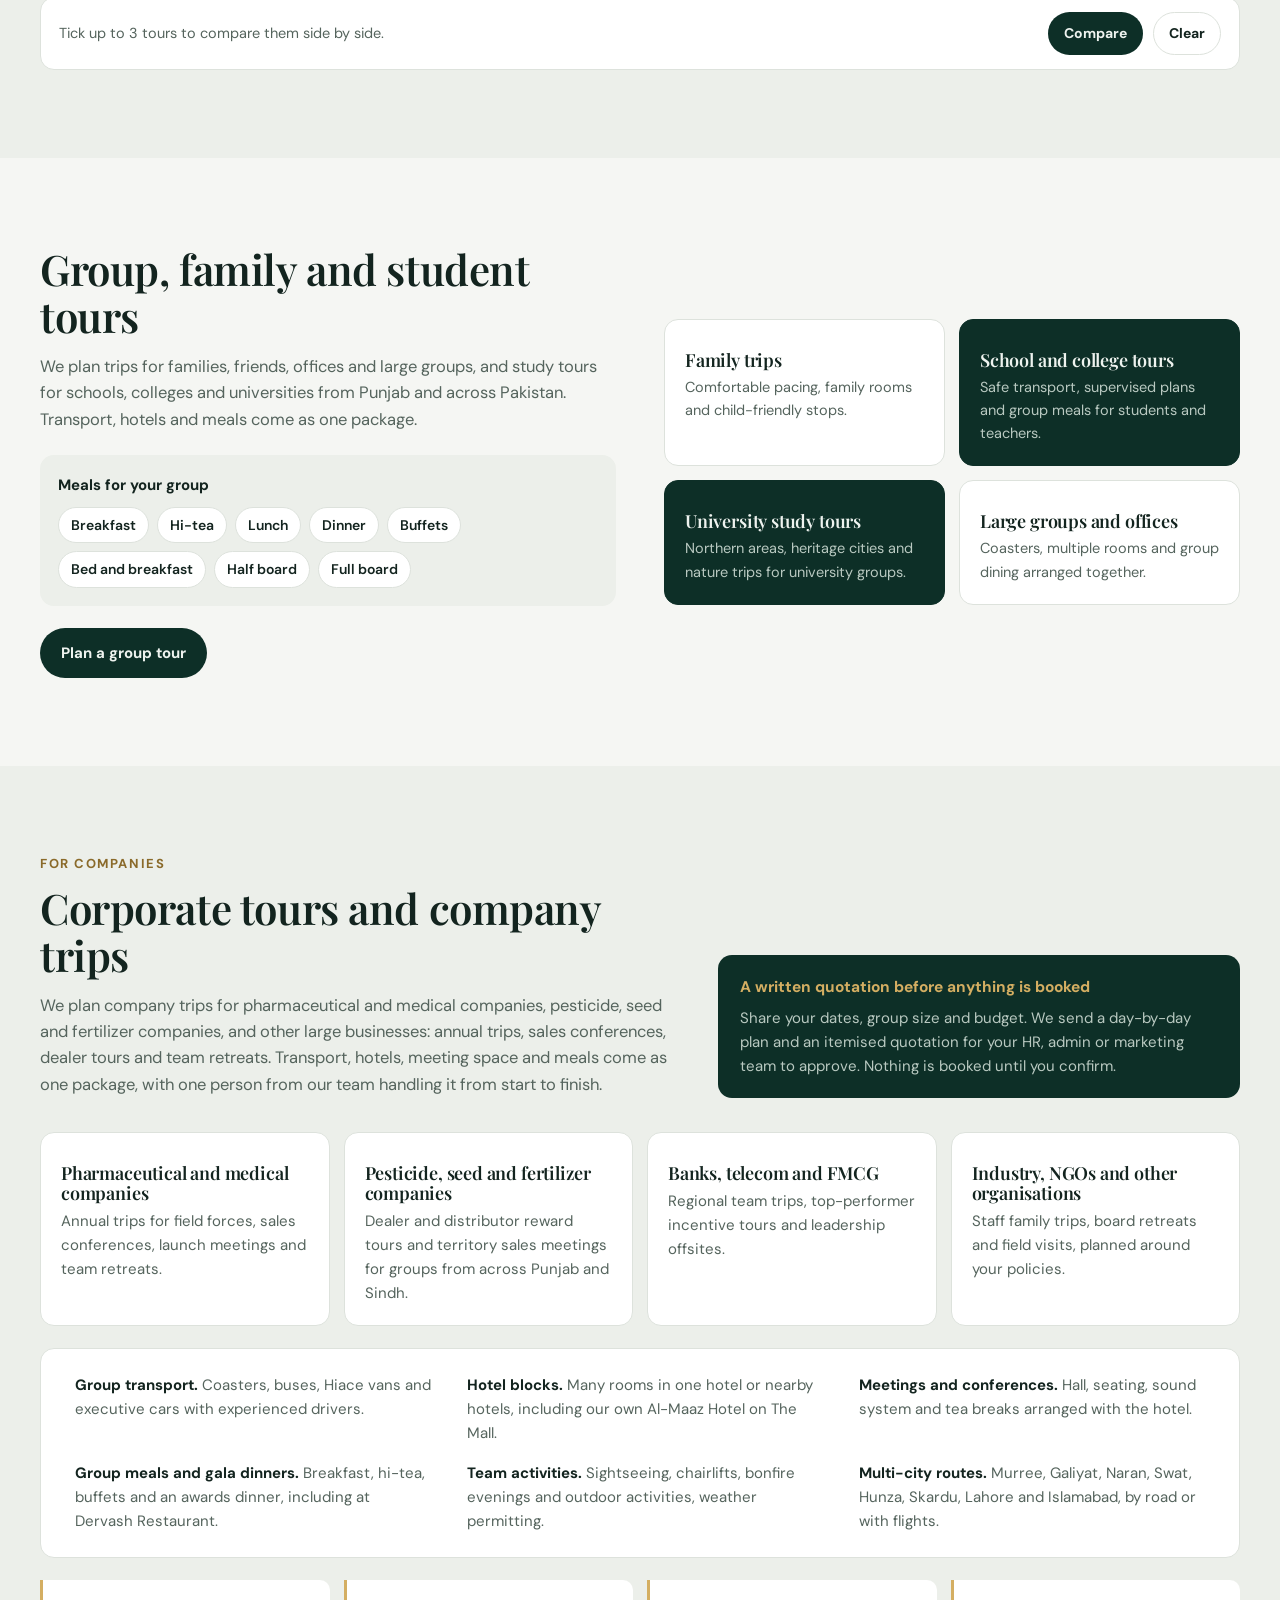
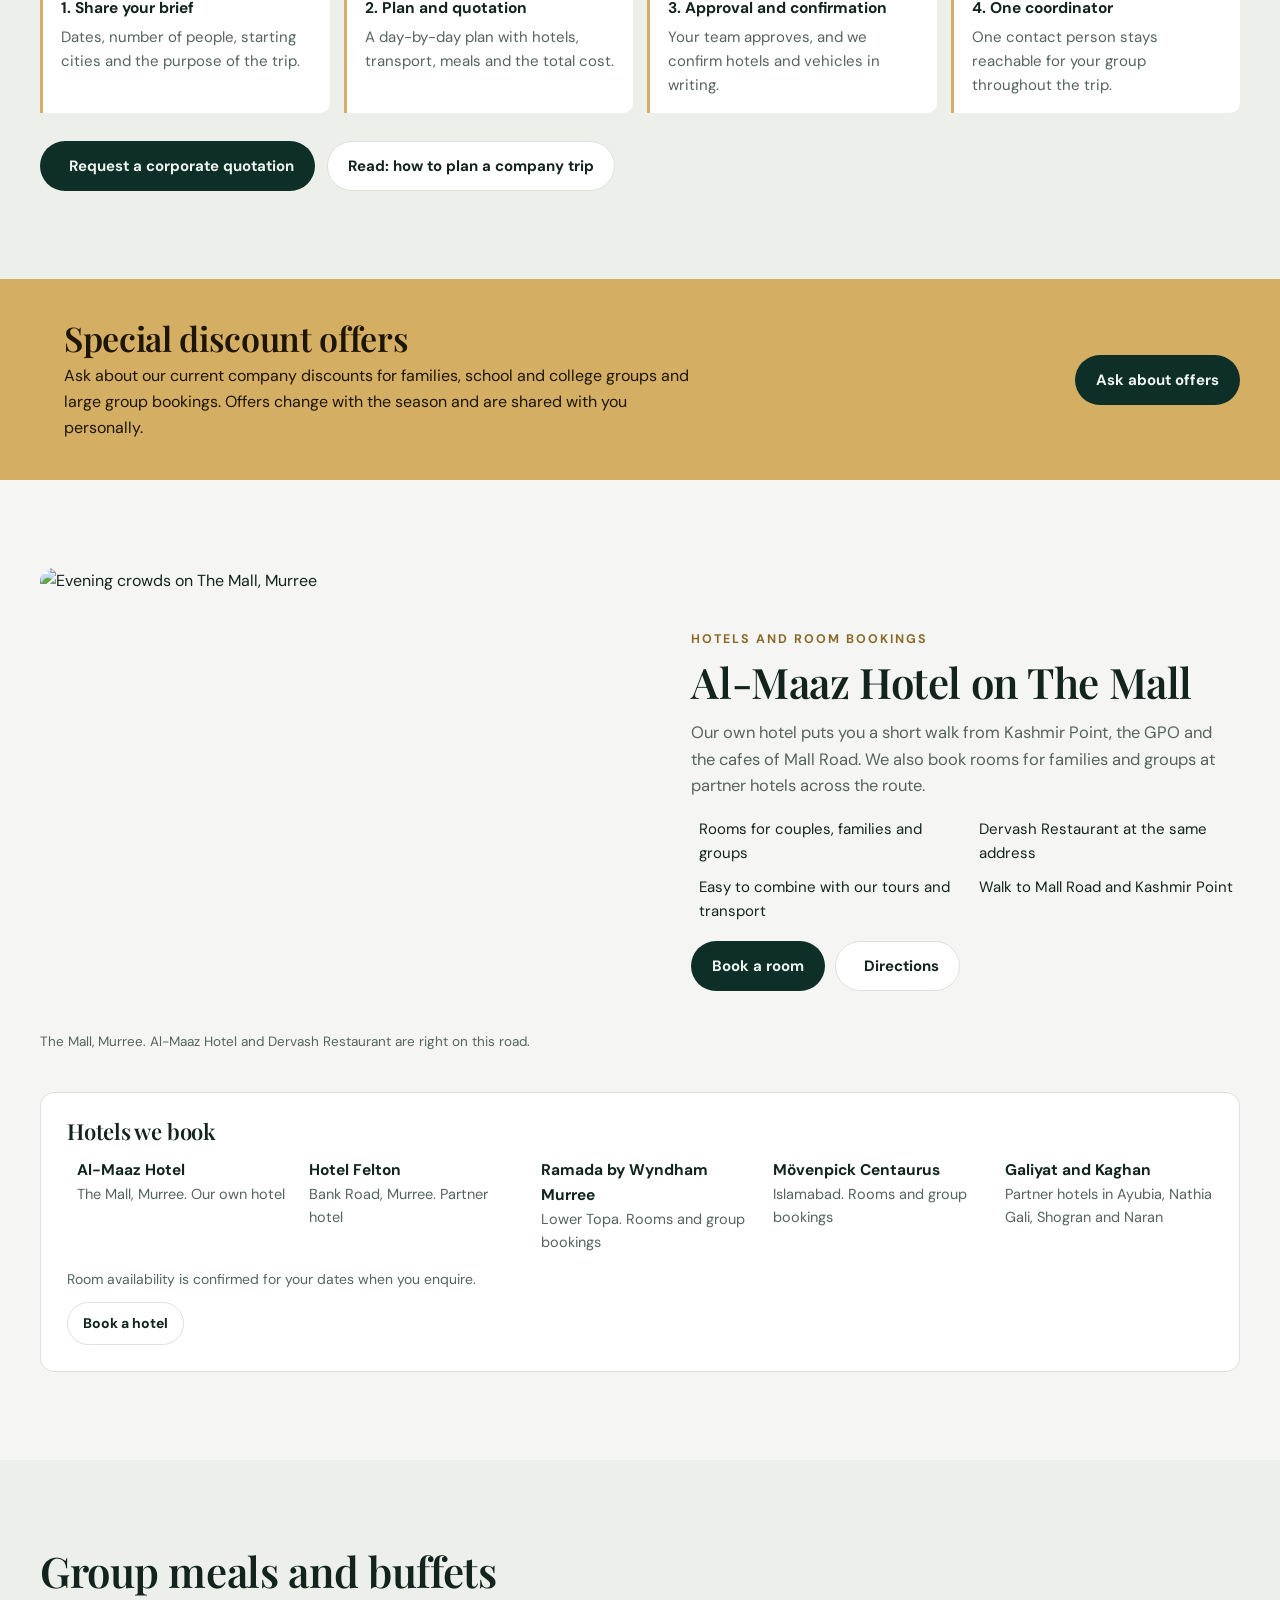
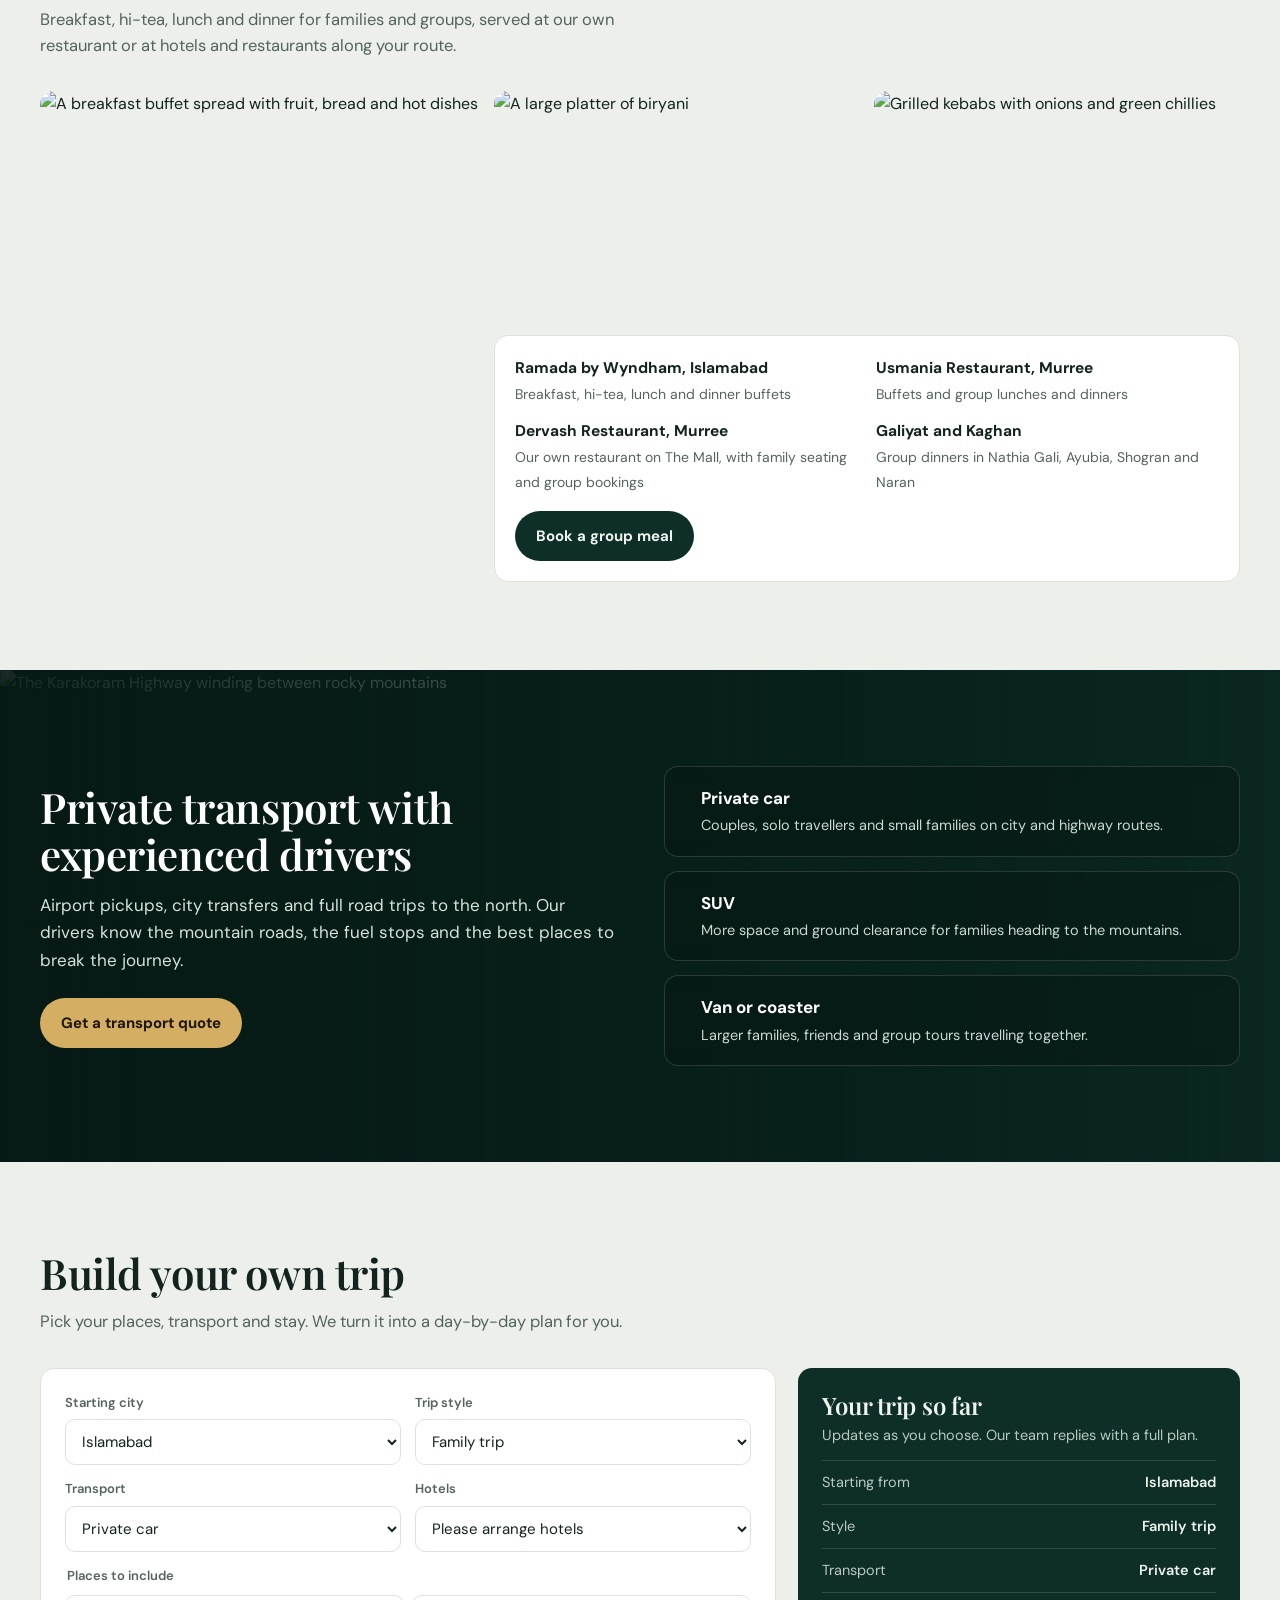
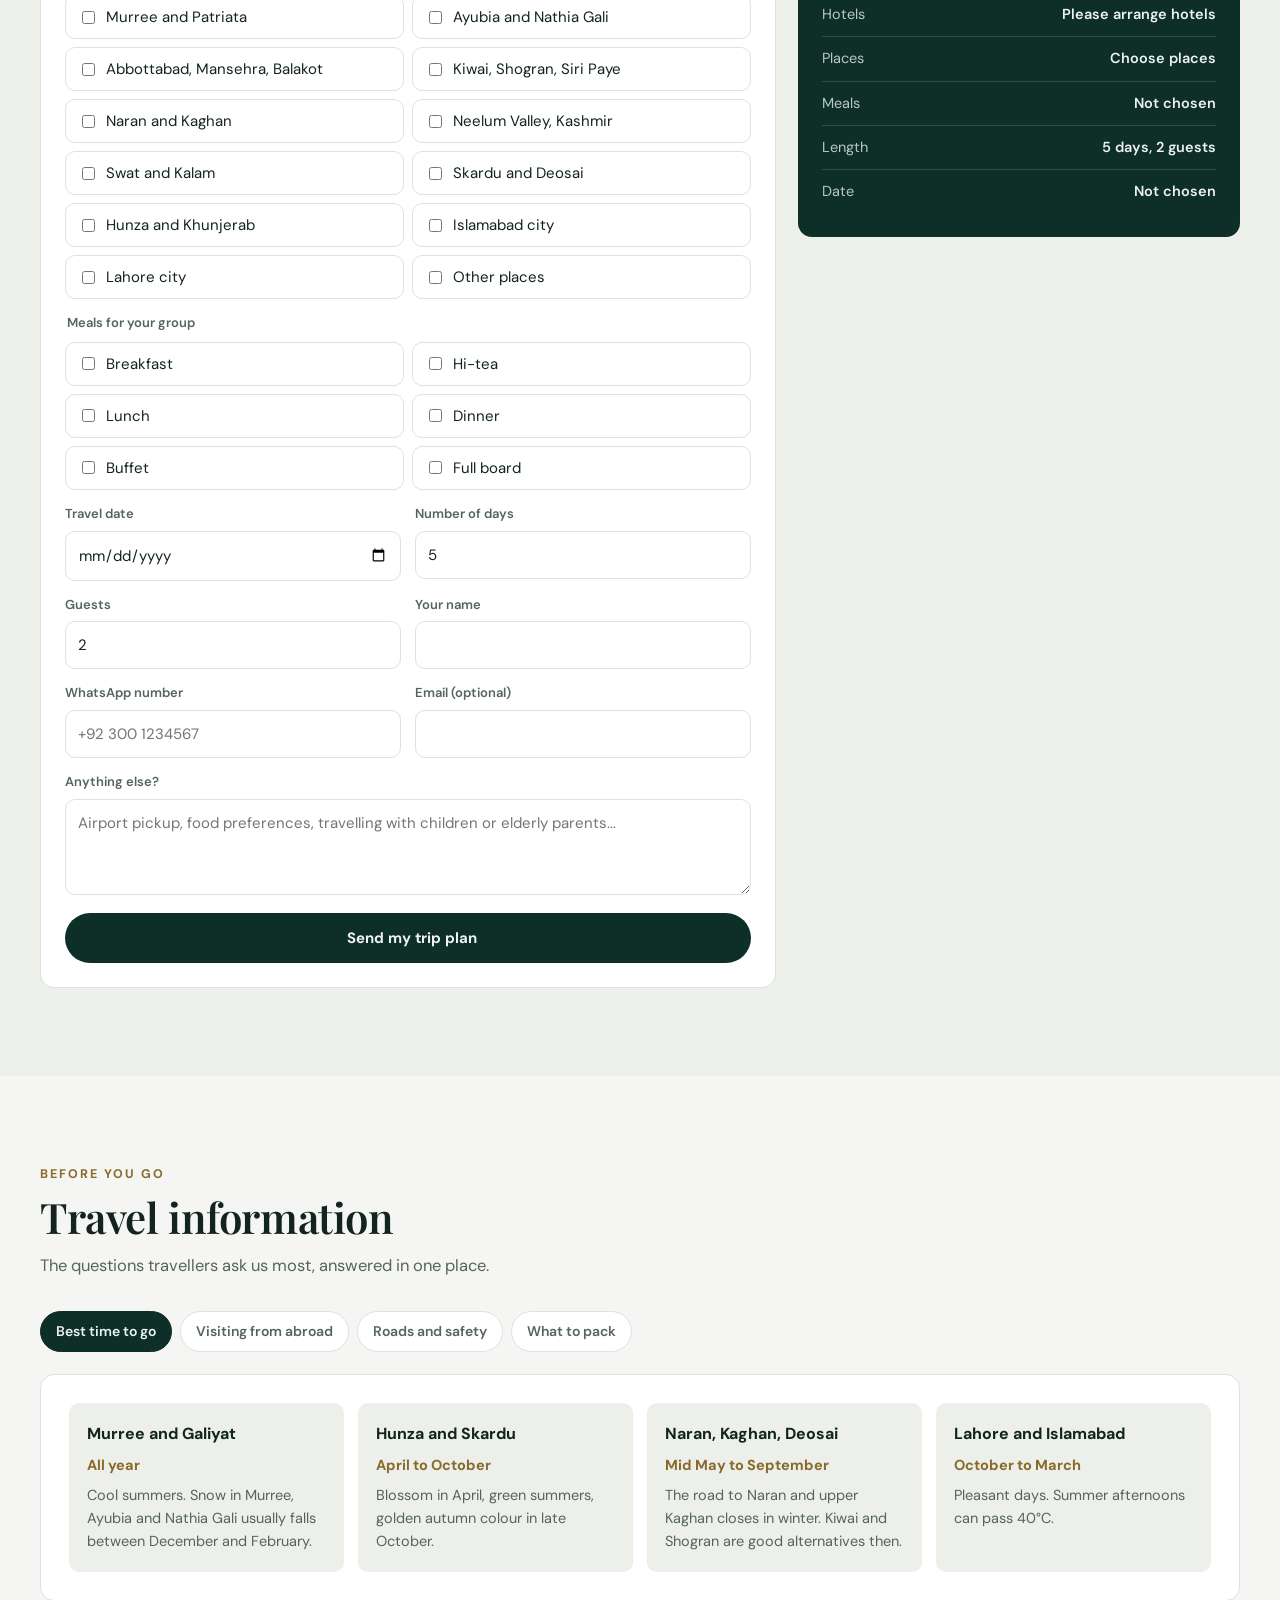
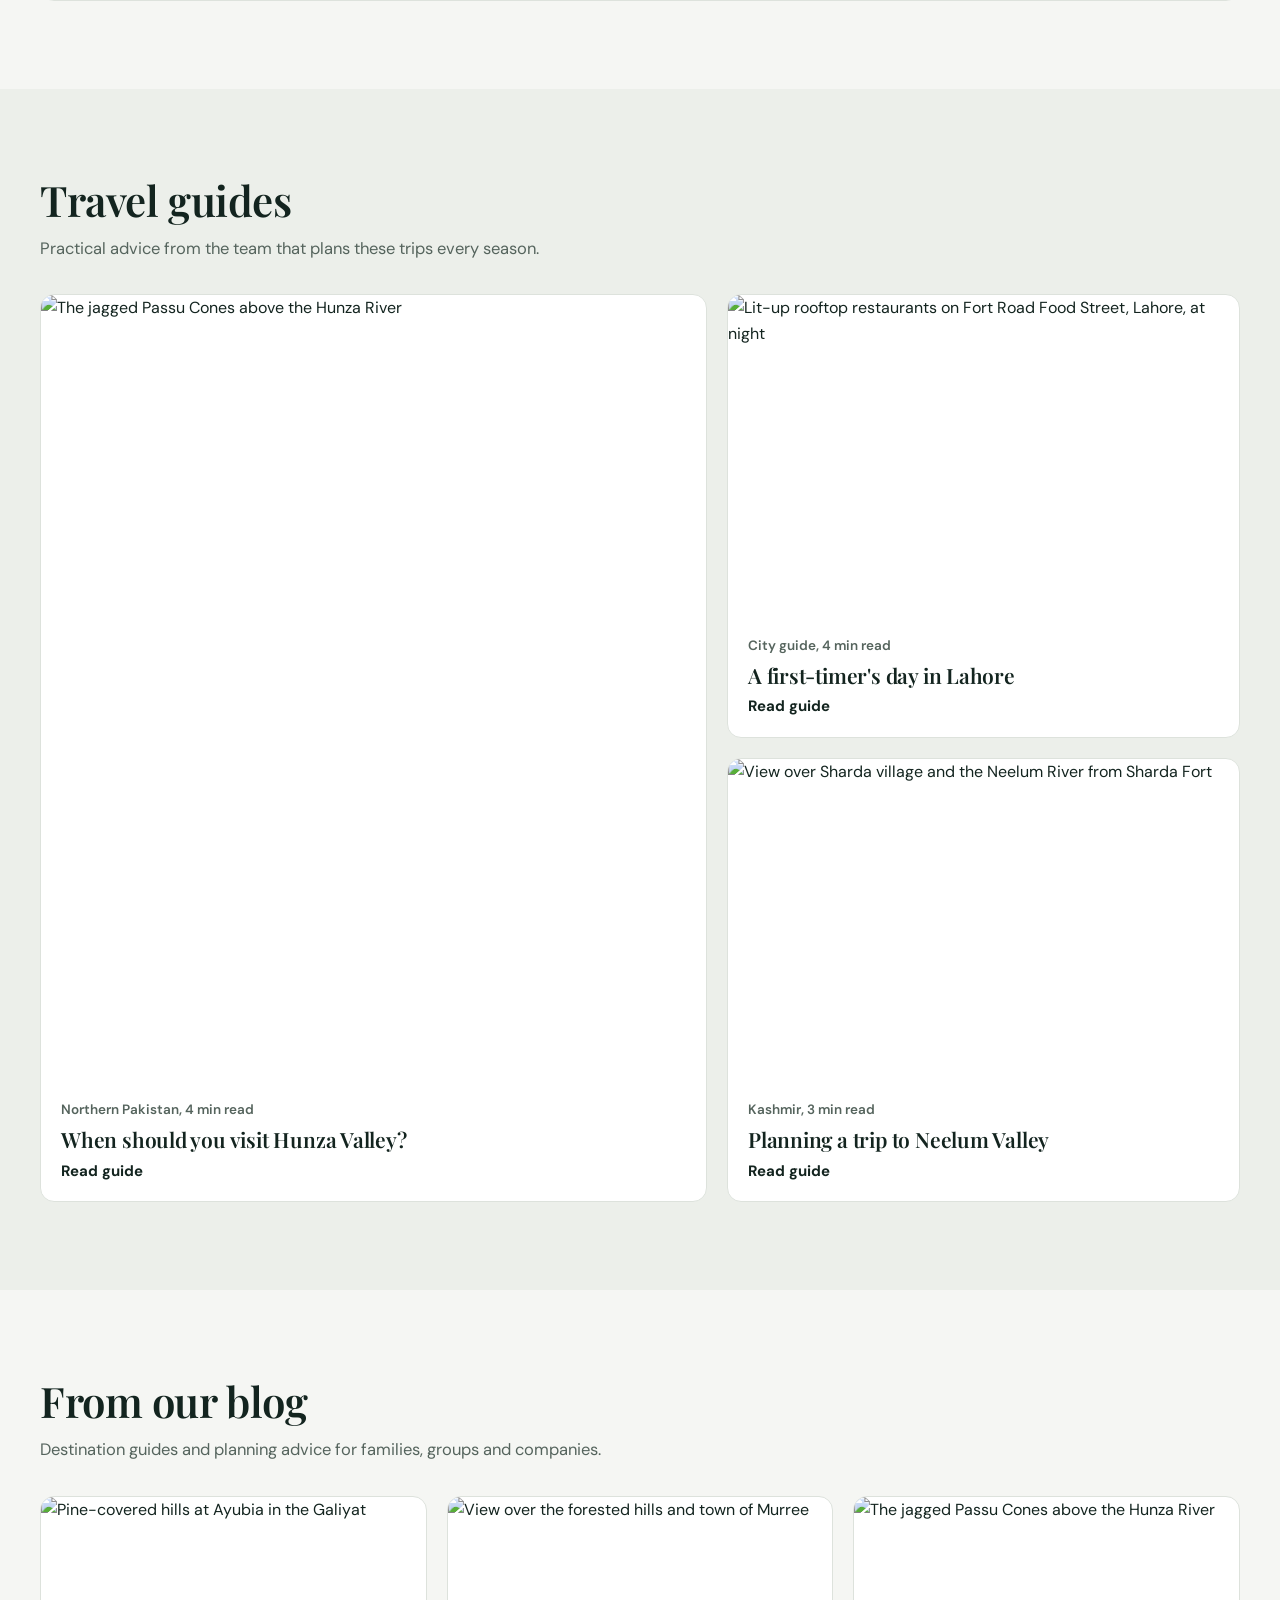
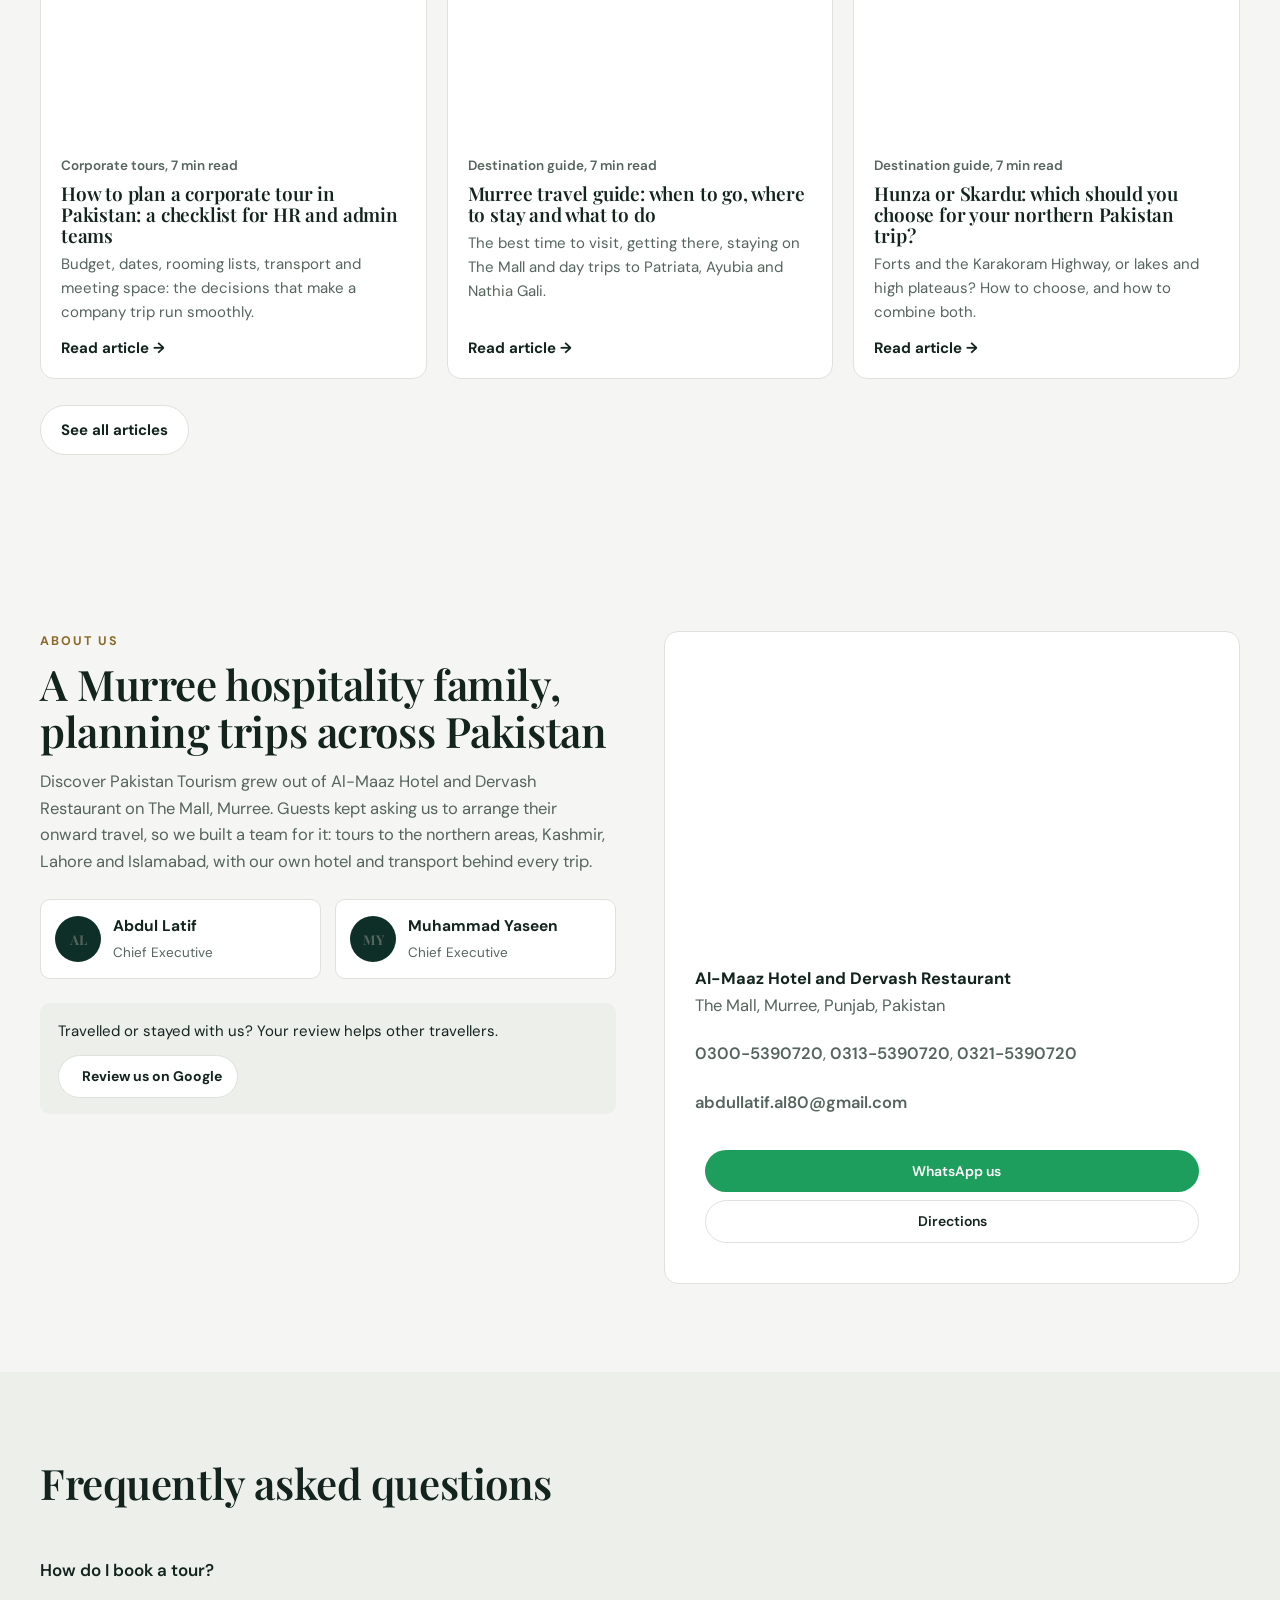
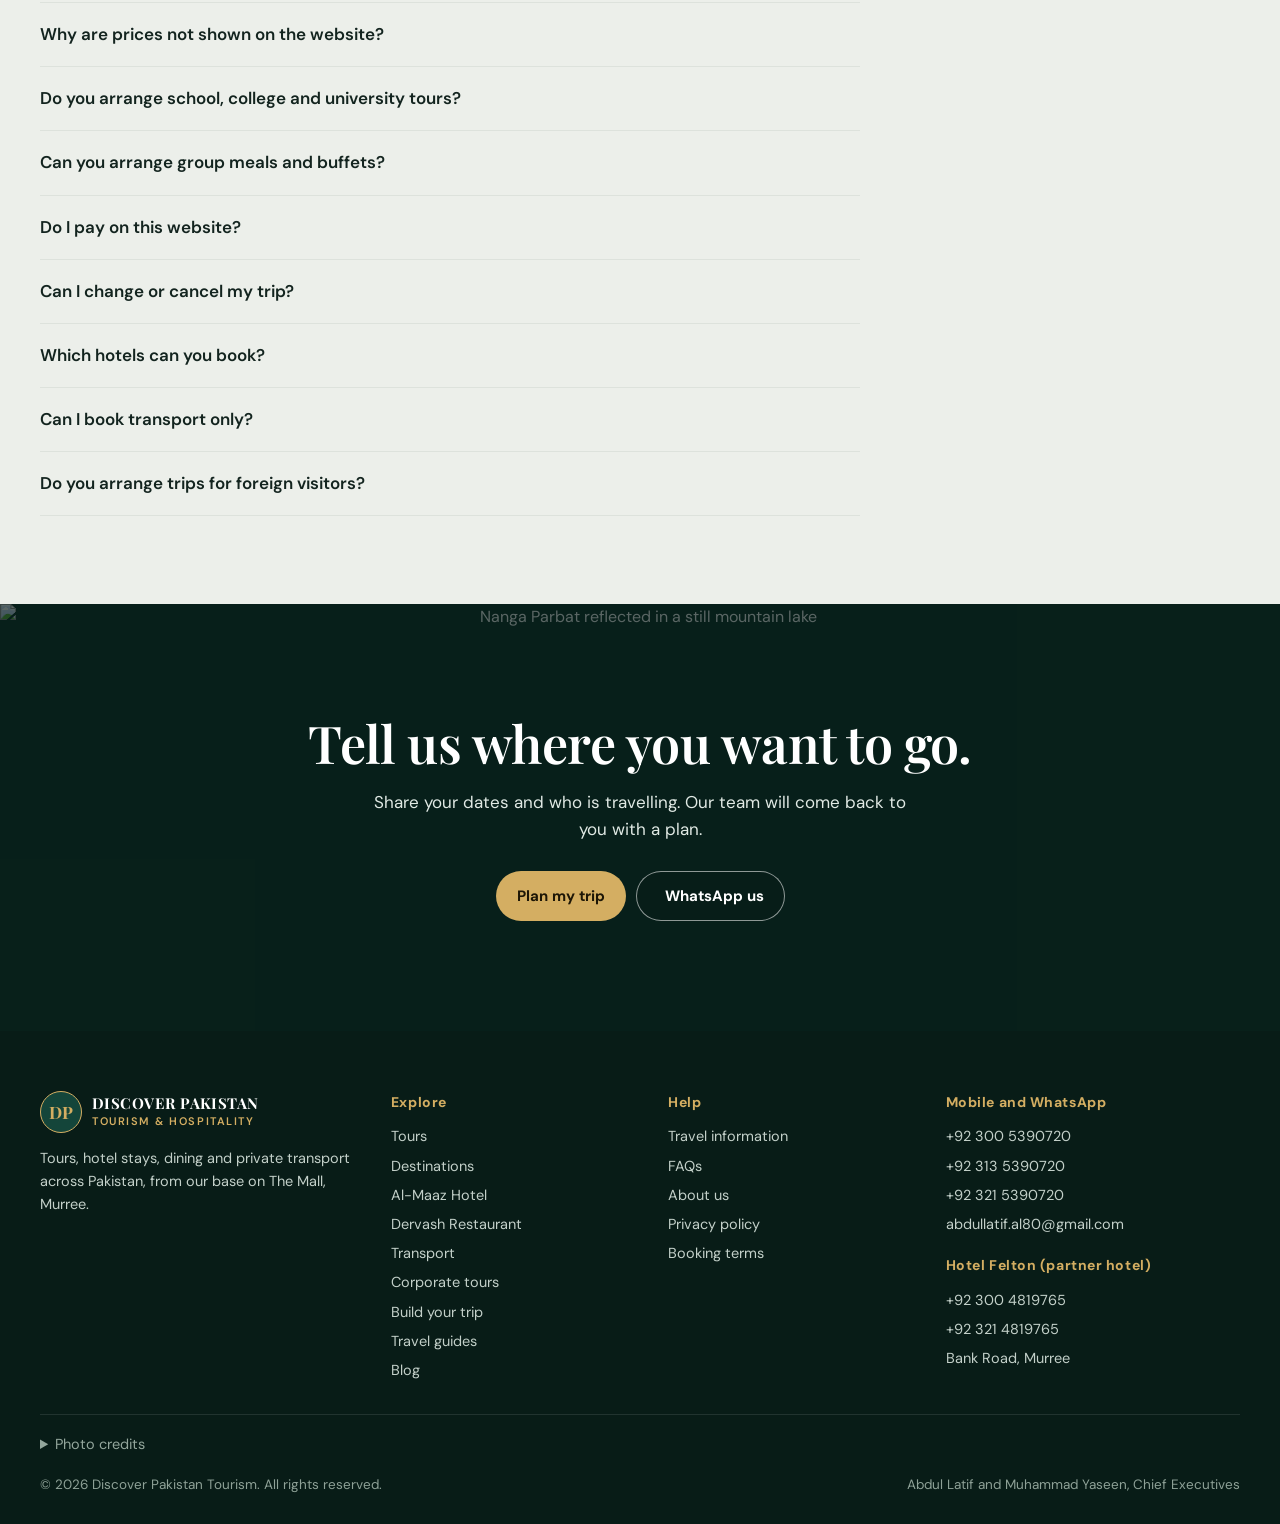
==== commit beab9ead: "Add corporate tours section, blog links, sitemap and robots.txt" ====
--- a/index.html
+++ b/index.html
@@ -6,12 +6,12 @@
 <title>Discover Pakistan Tourism | Tours, Murree Hotel Stays and Private Transport</title>
 <meta name="description" content="Private tours to Hunza, Skardu, Naran, Swat, Neelum, Lahore and Islamabad, plus hotel stays and dining on The Mall, Murree. Plan your trip with a local team on WhatsApp.">
 <meta name="theme-color" content="#0d2f27">
-<link rel="canonical" href="https://xumair604-crypto.github.io/discover-pakistan-tourism/">
+<link rel="canonical" href="https://discoverpakistantourism.com/">
 <meta property="og:type" content="website">
 <meta property="og:site_name" content="Discover Pakistan Tourism">
 <meta property="og:title" content="Discover Pakistan Tourism | Tours, Hotel Stays and Transport">
 <meta property="og:description" content="Private tours across Pakistan, hotel stays and dining on The Mall, Murree, and private transport. Plan with a local team on WhatsApp.">
-<meta property="og:url" content="https://xumair604-crypto.github.io/discover-pakistan-tourism/">
+<meta property="og:url" content="https://discoverpakistantourism.com/">
 <meta property="og:image" content="https://upload.wikimedia.org/wikipedia/commons/thumb/d/dc/Hunza_Valley_HDR.jpg/1280px-Hunza_Valley_HDR.jpg">
 <meta name="twitter:card" content="summary_large_image">
 <link rel="icon" href="data:image/svg+xml,%3Csvg xmlns='http://www.w3.org/2000/svg' viewBox='0 0 64 64'%3E%3Ccircle cx='32' cy='32' r='31' fill='%230d2f27'/%3E%3Ctext x='32' y='41' font-family='Georgia,serif' font-size='26' font-weight='700' fill='%23d4ae62' text-anchor='middle'%3EDP%3C/text%3E%3C/svg%3E">
@@ -22,7 +22,7 @@
 <script src="https://unpkg.com/@phosphor-icons/web@2.1.1"></script>
 <script type="application/ld+json">
 {"@context":"https://schema.org","@graph":[
-{"@type":"TravelAgency","@id":"#agency","name":"Discover Pakistan Tourism","url":"https://xumair604-crypto.github.io/discover-pakistan-tourism/","telephone":"+923005390720","email":"abdullatif.al80@gmail.com","image":"https://upload.wikimedia.org/wikipedia/commons/thumb/d/dc/Hunza_Valley_HDR.jpg/1280px-Hunza_Valley_HDR.jpg","address":{"@type":"PostalAddress","streetAddress":"The Mall","addressLocality":"Murree","addressRegion":"Punjab","addressCountry":"PK"},"geo":{"@type":"GeoCoordinates","latitude":33.9076049,"longitude":73.3946995},"areaServed":"Pakistan","founder":[{"@type":"Person","name":"Abdul Latif"},{"@type":"Person","name":"Muhammad Yaseen"}]},
+{"@type":"TravelAgency","@id":"#agency","name":"Discover Pakistan Tourism","url":"https://discoverpakistantourism.com/","telephone":"+923005390720","email":"abdullatif.al80@gmail.com","image":"https://upload.wikimedia.org/wikipedia/commons/thumb/d/dc/Hunza_Valley_HDR.jpg/1280px-Hunza_Valley_HDR.jpg","address":{"@type":"PostalAddress","streetAddress":"The Mall","addressLocality":"Murree","addressRegion":"Punjab","addressCountry":"PK"},"geo":{"@type":"GeoCoordinates","latitude":33.9076049,"longitude":73.3946995},"areaServed":"Pakistan","founder":[{"@type":"Person","name":"Abdul Latif"},{"@type":"Person","name":"Muhammad Yaseen"}]},
 {"@type":"Hotel","name":"Al-Maaz Hotel","telephone":"+923005390720","address":{"@type":"PostalAddress","streetAddress":"The Mall","addressLocality":"Murree","addressCountry":"PK"},"geo":{"@type":"GeoCoordinates","latitude":33.9076049,"longitude":73.3946995}},
 {"@type":"Restaurant","name":"Dervash Restaurant","address":{"@type":"PostalAddress","streetAddress":"The Mall","addressLocality":"Murree","addressCountry":"PK"}}
 ]}
@@ -378,6 +378,40 @@
 .article img{border-radius:var(--radius-sm);margin-bottom:6px;aspect-ratio:16/8;object-fit:cover;width:100%}
 
 /* Reveal on scroll (motion only when allowed) */
+/* Corporate tours */
+.corpHead{display:grid;grid-template-columns:1.1fr .9fr;gap:40px;align-items:end;margin-bottom:34px}
+.corpHead .lead{color:var(--muted);font-size:16.5px;margin-top:14px}
+.corpKicker{font-weight:700;letter-spacing:.12em;font-size:13px;color:var(--accent-text);text-transform:uppercase;margin-bottom:10px}
+.corpNote{padding:20px 22px;border-radius:var(--radius);background:var(--brand);color:var(--on-brand)}
+.corpNote b{color:var(--accent);display:block;font-size:15.5px;margin-bottom:6px}
+.corpNote p{color:var(--on-brand-muted);font-size:15px}
+.industries{display:grid;grid-template-columns:repeat(4,1fr);gap:14px;margin-bottom:22px}
+.industry{padding:20px;border:1px solid var(--line);border-radius:var(--radius);background:var(--surface)}
+.industry i.ph{font-size:30px;color:var(--accent-text)}
+.industry h3{font-size:18px;margin:10px 0 6px}
+.industry p{color:var(--muted);font-size:15px}
+.corpServices{display:grid;grid-template-columns:repeat(3,1fr);gap:16px 26px;padding:24px;border-radius:var(--radius);background:var(--surface);border:1px solid var(--line);margin:0 0 22px;list-style:none}
+.corpServices li{display:flex;gap:10px;align-items:flex-start;font-size:15px;color:var(--muted)}
+.corpServices li b{color:var(--text)}
+.corpServices li i.ph{color:var(--accent-text);font-size:22px;margin-top:3px}
+.corpSteps{display:grid;grid-template-columns:repeat(4,1fr);gap:14px;margin:0 0 28px;padding:0;list-style:none}
+.corpSteps li{padding:16px 18px;border-left:3px solid var(--accent);background:var(--surface);border-radius:0 var(--radius-sm) var(--radius-sm) 0;font-size:15px;color:var(--muted)}
+.corpSteps li b{display:block;font-size:15.5px;margin-bottom:4px;color:var(--text)}
+.corpCta{display:flex;gap:12px;flex-wrap:wrap;align-items:center}
+/* Blog teaser */
+.posts{display:grid;grid-template-columns:repeat(3,1fr);gap:20px}
+.post{display:flex;flex-direction:column;background:var(--surface);border:1px solid var(--line);border-radius:var(--radius);overflow:hidden;text-decoration:none;transition:box-shadow .35s}
+.post:hover{box-shadow:var(--shadow)}
+.post img{width:100%;aspect-ratio:16/10;object-fit:cover}
+.post div{padding:18px 20px;display:flex;flex-direction:column;gap:6px;flex:1}
+.post small{font-size:13.5px;color:var(--muted);font-weight:600}
+.post h3{font-size:19px}
+.post p{color:var(--muted);font-size:15px}
+.post span{font-weight:700;font-size:15px;margin-top:auto;padding-top:6px}
+.blogMore{margin-top:26px}
+@media (max-width:1060px){.industries,.corpSteps,.posts{grid-template-columns:repeat(2,1fr)}.corpServices{grid-template-columns:repeat(2,1fr)}}
+@media (max-width:860px){.corpHead{grid-template-columns:1fr;gap:20px}}
+@media (max-width:600px){.industries,.corpServices,.corpSteps,.posts{grid-template-columns:1fr}}
 @media (prefers-reduced-motion:no-preference){
   .reveal{opacity:0;transform:translateY(18px);transition:opacity .7s var(--ease),transform .7s var(--ease)}
   .reveal.in{opacity:1;transform:none}
@@ -466,8 +500,10 @@
       <a href="#destinations">Destinations</a>
       <a href="#tours">Tours</a>
       <a href="#groups">Group tours</a>
+      <a href="#corporate">Corporate</a>
       <a href="#stay">Hotels &amp; food</a>
       <a href="#offers">Offers</a>
+      <a href="blog/">Blog</a>
       <a href="#contact">Contact</a>
     </nav>
     <div class="navright">
@@ -494,7 +530,7 @@
 
 <div class="planner wrap">
   <form class="plannerBox" id="quickPlan" aria-label="Quick trip planner">
-    <div class="field"><label for="qpService">I need</label><select id="qpService"><option>Tour package</option><option>Group tour</option><option>School / college / university tour</option><option>Hotel booking</option><option>Group meal or buffet</option><option>Transportation</option></select></div>
+    <div class="field"><label for="qpService">I need</label><select id="qpService"><option>Tour package</option><option>Group tour</option><option>Corporate tour</option><option>School / college / university tour</option><option>Hotel booking</option><option>Group meal or buffet</option><option>Transportation</option></select></div>
     <div class="field"><label for="qpDest">Destination</label><select id="qpDest"><option value="">Not sure yet</option><option>Murree and Patriata</option><option>Galiyat: Ayubia and Nathia Gali</option><option>Abbottabad, Mansehra and Balakot</option><option>Kiwai, Shogran and Siri Paye</option><option>Naran and Kaghan</option><option>Neelum Valley, Kashmir</option><option>Swat and Kalam</option><option>Skardu</option><option>Hunza and Khunjerab (China border)</option><option>Fairy Meadows</option><option>Islamabad</option><option>Lahore</option></select></div>
     <div class="field"><label for="qpDate">Travel date</label><input id="qpDate" type="date"></div>
     <div class="field"><label for="qpGuests">Travellers</label><select id="qpGuests"><option>1</option><option selected>2</option><option>3 to 5</option><option>6 to 15</option><option>16 to 40</option><option>More than 40</option></select></div>
@@ -579,6 +615,46 @@
       <article class="gtype reveal"><i class="ph ph-student" aria-hidden="true"></i><h3>School and college tours</h3><p>Safe transport, supervised plans and group meals for students and teachers.</p></article>
       <article class="gtype reveal"><i class="ph ph-graduation-cap" aria-hidden="true"></i><h3>University study tours</h3><p>Northern areas, heritage cities and nature trips for university groups.</p></article>
       <article class="gtype reveal"><i class="ph ph-users-four" aria-hidden="true"></i><h3>Large groups and offices</h3><p>Coasters, multiple rooms and group dining arranged together.</p></article>
+    </div>
+  </div>
+</section>
+
+<section class="section alt" id="corporate">
+  <div class="wrap">
+    <div class="corpHead">
+      <div class="reveal">
+        <p class="corpKicker">For companies</p>
+        <h2>Corporate tours and company trips</h2>
+        <p class="lead">We plan company trips for pharmaceutical and medical companies, pesticide, seed and fertilizer companies, and other large businesses: annual trips, sales conferences, dealer tours and team retreats. Transport, hotels, meeting space and meals come as one package, with one person from our team handling it from start to finish.</p>
+      </div>
+      <div class="corpNote reveal">
+        <b>A written quotation before anything is booked</b>
+        <p>Share your dates, group size and budget. We send a day-by-day plan and an itemised quotation for your HR, admin or marketing team to approve. Nothing is booked until you confirm.</p>
+      </div>
+    </div>
+    <div class="industries">
+      <article class="industry reveal"><i class="ph ph-first-aid-kit" aria-hidden="true"></i><h3>Pharmaceutical and medical companies</h3><p>Annual trips for field forces, sales conferences, launch meetings and team retreats.</p></article>
+      <article class="industry reveal"><i class="ph ph-plant" aria-hidden="true"></i><h3>Pesticide, seed and fertilizer companies</h3><p>Dealer and distributor reward tours and territory sales meetings for groups from across Punjab and Sindh.</p></article>
+      <article class="industry reveal"><i class="ph ph-buildings" aria-hidden="true"></i><h3>Banks, telecom and FMCG</h3><p>Regional team trips, top-performer incentive tours and leadership offsites.</p></article>
+      <article class="industry reveal"><i class="ph ph-factory" aria-hidden="true"></i><h3>Industry, NGOs and other organisations</h3><p>Staff family trips, board retreats and field visits, planned around your policies.</p></article>
+    </div>
+    <ul class="corpServices reveal">
+      <li><i class="ph ph-van" aria-hidden="true"></i><span><b>Group transport.</b> Coasters, buses, Hiace vans and executive cars with experienced drivers.</span></li>
+      <li><i class="ph ph-bed" aria-hidden="true"></i><span><b>Hotel blocks.</b> Many rooms in one hotel or nearby hotels, including our own Al-Maaz Hotel on The Mall.</span></li>
+      <li><i class="ph ph-presentation-chart" aria-hidden="true"></i><span><b>Meetings and conferences.</b> Hall, seating, sound system and tea breaks arranged with the hotel.</span></li>
+      <li><i class="ph ph-fork-knife" aria-hidden="true"></i><span><b>Group meals and gala dinners.</b> Breakfast, hi-tea, buffets and an awards dinner, including at Dervash Restaurant.</span></li>
+      <li><i class="ph ph-users-three" aria-hidden="true"></i><span><b>Team activities.</b> Sightseeing, chairlifts, bonfire evenings and outdoor activities, weather permitting.</span></li>
+      <li><i class="ph ph-map-trifold" aria-hidden="true"></i><span><b>Multi-city routes.</b> Murree, Galiyat, Naran, Swat, Hunza, Skardu, Lahore and Islamabad, by road or with flights.</span></li>
+    </ul>
+    <ol class="corpSteps">
+      <li class="reveal"><b>1. Share your brief</b>Dates, number of people, starting cities and the purpose of the trip.</li>
+      <li class="reveal"><b>2. Plan and quotation</b>A day-by-day plan with hotels, transport, meals and the total cost.</li>
+      <li class="reveal"><b>3. Approval and confirmation</b>Your team approves, and we confirm hotels and vehicles in writing.</li>
+      <li class="reveal"><b>4. One coordinator</b>One contact person stays reachable for your group throughout the trip.</li>
+    </ol>
+    <div class="corpCta reveal">
+      <button class="btn btn-brand" type="button" data-enquire="Corporate tour"><i class="ph ph-briefcase" aria-hidden="true"></i>Request a corporate quotation</button>
+      <a class="btn btn-line" href="blog/corporate-tours-pakistan.html">Read: how to plan a company trip</a>
     </div>
   </div>
 </section>
@@ -725,7 +801,7 @@
           <div class="field"><label for="bEmail">Email (optional)</label><input id="bEmail" type="email" autocomplete="email"></div>
           <div class="field span2"><label for="bNotes">Anything else?</label><textarea id="bNotes" rows="3" placeholder="Airport pickup, food preferences, travelling with children or elderly parents..."></textarea></div>
         </div>
-        <button class="btn btn-brand" type="submit" style="width:100%;margin-top:18px"><i class="ph ph-whatsapp-logo" aria-hidden="true"></i>Send my trip plan</button>
+        <button class="btn btn-brand" type="submit" style="width:100%;margin-top:18px"><i class="ph ph-paper-plane-tilt" aria-hidden="true"></i>Send my trip plan</button>
       </form>
       <aside class="summary" aria-live="polite">
         <h3>Your trip so far</h3>
@@ -800,6 +876,17 @@
       <button class="guide reveal" type="button" data-guide="lahore"><img src="https://upload.wikimedia.org/wikipedia/commons/thumb/c/cd/Night_View_of_Lahore_Fort_Food_Street.JPG/960px-Night_View_of_Lahore_Fort_Food_Street.JPG" alt="Lit-up rooftop restaurants on Fort Road Food Street, Lahore, at night" loading="lazy" decoding="async" width="960" height="640"><div><small>City guide, 4 min read</small><h3>A first-timer's day in Lahore</h3><span>Read guide <i class="ph ph-arrow-right" aria-hidden="true"></i></span></div></button>
       <button class="guide reveal" type="button" data-guide="neelum"><img src="https://upload.wikimedia.org/wikipedia/commons/thumb/d/df/View_From_Sharda_Fort%2C_Azad_Jammu_%26_Kashmir%2C_Pakistan.jpg/960px-View_From_Sharda_Fort%2C_Azad_Jammu_%26_Kashmir%2C_Pakistan.jpg" alt="View over Sharda village and the Neelum River from Sharda Fort" loading="lazy" decoding="async" width="960" height="640"><div><small>Kashmir, 3 min read</small><h3>Planning a trip to Neelum Valley</h3><span>Read guide <i class="ph ph-arrow-right" aria-hidden="true"></i></span></div></button>
     </div>
+  </div>
+</section>
+
+<section class="section" id="blog">
+  <div class="wrap">
+    <div class="sectionHead reveal">
+      <h2>From our blog</h2>
+      <p>Destination guides and planning advice for families, groups and companies.</p>
+    </div>
+    <div class="posts"><a class="post reveal" href="blog/corporate-tours-pakistan.html"><img src="https://upload.wikimedia.org/wikipedia/commons/thumb/c/c8/Ayubia%2C_Pakistan.jpg/960px-Ayubia%2C_Pakistan.jpg" alt="Pine-covered hills at Ayubia in the Galiyat" loading="lazy" decoding="async" width="960" height="600"><div><small>Corporate tours, 7 min read</small><h3>How to plan a corporate tour in Pakistan: a checklist for HR and admin teams</h3><p>Budget, dates, rooming lists, transport and meeting space: the decisions that make a company trip run smoothly.</p><span>Read article &rarr;</span></div></a><a class="post reveal" href="blog/murree-travel-guide.html"><img src="https://upload.wikimedia.org/wikipedia/commons/thumb/c/c5/Muree_veiw.jpg/960px-Muree_veiw.jpg" alt="View over the forested hills and town of Murree" loading="lazy" decoding="async" width="960" height="600"><div><small>Destination guide, 7 min read</small><h3>Murree travel guide: when to go, where to stay and what to do</h3><p>The best time to visit, getting there, staying on The Mall and day trips to Patriata, Ayubia and Nathia Gali.</p><span>Read article &rarr;</span></div></a><a class="post reveal" href="blog/hunza-or-skardu.html"><img src="https://upload.wikimedia.org/wikipedia/commons/thumb/e/e5/Pasu_cones.jpg/960px-Pasu_cones.jpg" alt="The jagged Passu Cones above the Hunza River" loading="lazy" decoding="async" width="960" height="600"><div><small>Destination guide, 7 min read</small><h3>Hunza or Skardu: which should you choose for your northern Pakistan trip?</h3><p>Forts and the Karakoram Highway, or lakes and high plateaus? How to choose, and how to combine both.</p><span>Read article &rarr;</span></div></a></div>
+    <div class="blogMore reveal"><a class="btn btn-line" href="blog/">See all articles</a></div>
   </div>
 </section>
 
@@ -867,7 +954,7 @@
         <a class="brand" href="#top"><span class="logo" aria-hidden="true">DP</span><span><b style="color:#fff">DISCOVER PAKISTAN</b><small>TOURISM &amp; HOSPITALITY</small></span></a>
         <p style="margin-top:14px">Tours, hotel stays, dining and private transport across Pakistan, from our base on The Mall, Murree.</p>
       </div>
-      <div><h4>Explore</h4><div class="footLinks"><a href="#tours">Tours</a><a href="#destinations">Destinations</a><a href="#stay">Al-Maaz Hotel</a><a href="#food">Dervash Restaurant</a><a href="#transport">Transport</a><a href="#custom">Build your trip</a><a href="#guides">Travel guides</a></div></div>
+      <div><h4>Explore</h4><div class="footLinks"><a href="#tours">Tours</a><a href="#destinations">Destinations</a><a href="#stay">Al-Maaz Hotel</a><a href="#food">Dervash Restaurant</a><a href="#transport">Transport</a><a href="#corporate">Corporate tours</a><a href="#custom">Build your trip</a><a href="#guides">Travel guides</a><a href="blog/">Blog</a></div></div>
       <div><h4>Help</h4><div class="footLinks"><a href="#travel-info">Travel information</a><a href="#faq">FAQs</a><a href="#about">About us</a><button class="linkBtn" type="button" data-policy="privacy">Privacy policy</button><button class="linkBtn" type="button" data-policy="terms">Booking terms</button></div></div>
       <div>
         <h4>Mobile and WhatsApp</h4>
@@ -892,11 +979,11 @@
 <!-- Enquiry dialog -->
 <dialog id="enquiryDlg" aria-labelledby="enqTitle">
   <form class="dlg" id="enquiryForm" novalidate>
-    <div class="dlgHead"><div><h2 id="enqTitle">Plan my trip</h2><p style="color:var(--muted);font-size:15px;margin-top:6px">Tell us a little about your plans. We reply on WhatsApp.</p></div><button class="close" type="button" data-close aria-label="Close"><i class="ph ph-x" aria-hidden="true"></i></button></div>
+    <div class="dlgHead"><div><h2 id="enqTitle">Plan my trip</h2><p style="color:var(--muted);font-size:15px;margin-top:6px">Tell us a little about your plans. Our team will get back to you.</p></div><button class="close" type="button" data-close aria-label="Close"><i class="ph ph-x" aria-hidden="true"></i></button></div>
     <div class="grid2">
       <div class="field"><label for="eName">Your name</label><input id="eName" name="Name" autocomplete="name" required><span class="err">Please enter your name.</span></div>
       <div class="field"><label for="ePhone">WhatsApp number</label><input id="ePhone" name="Phone" type="tel" autocomplete="tel" placeholder="+92 300 1234567" required><span class="err">Please enter a number we can reach.</span></div>
-      <div class="field"><label for="eService">I need</label><select id="eService" name="Service"><option>Tour package</option><option>Group tour</option><option>School / college / university tour</option><option>Hotel booking</option><option>Hotel Felton enquiry</option><option>Group meal or buffet</option><option>Restaurant enquiry</option><option>Transportation</option><option>Special offer</option><option>General enquiry</option></select></div>
+      <div class="field"><label for="eService">I need</label><select id="eService" name="Service"><option>Tour package</option><option>Group tour</option><option>Corporate tour</option><option>School / college / university tour</option><option>Hotel booking</option><option>Hotel Felton enquiry</option><option>Group meal or buffet</option><option>Restaurant enquiry</option><option>Transportation</option><option>Special offer</option><option>General enquiry</option></select></div>
       <div class="field"><label for="eDest">Destination or tour</label><input id="eDest" name="Destination" placeholder="Hunza, Murree, not sure yet"></div>
       <div class="field"><label for="eDate">Travel date</label><input id="eDate" name="Date" type="date"></div>
       <div class="field"><label for="eGuests">Guests</label><select id="eGuests" name="Guests"><option>1</option><option selected>2</option><option>3 to 5</option><option>6 to 15</option><option>16 to 40</option><option>More than 40</option></select></div>
@@ -905,8 +992,8 @@
       <div class="hp" aria-hidden="true"><label for="eWebsite">Leave this empty</label><input id="eWebsite" name="website" tabindex="-1" autocomplete="off"></div>
       <div class="field span2"><label for="eMsg">Anything else?</label><textarea id="eMsg" name="Message" rows="3" placeholder="Pickup point, room needs, special requests"></textarea></div>
     </div>
-    <p class="notice"><i class="ph ph-info" aria-hidden="true"></i><span>Sending opens WhatsApp with your details filled in. Our team discusses your request and sends you a complete package with rates on WhatsApp or email. Nothing is booked until you confirm.</span></p>
-    <button class="btn btn-wa" type="submit" style="width:100%"><i class="ph ph-whatsapp-logo" aria-hidden="true"></i>Continue on WhatsApp</button>
+    <p class="notice"><i class="ph ph-info" aria-hidden="true"></i><span>Your request goes straight to our team. We discuss your request and sends you a complete package with rates on WhatsApp or email. Nothing is booked until you confirm.</span></p>
+    <button class="btn btn-wa" type="submit" style="width:100%"><i class="ph ph-paper-plane-tilt" aria-hidden="true"></i>Send enquiry</button>
   </form>
 </dialog>
 
@@ -922,7 +1009,7 @@
 <script src="config.js"></script>
 <script>
 /* =====================================================================
-   EDIT YOUR TOURS HERE (or, once Supabase is set up, in admin.html).
+   EDIT YOUR TOURS HERE (or, once the backend is running, in its /admin page).
    Prices are deliberately NOT shown on the website. The owners share
    the cost with each customer directly.
    ===================================================================== */
@@ -1130,23 +1217,21 @@
   $$("dialog[open]").forEach(d => d.close());
   $("#enquiryDlg").showModal();
 }
-$("#enquiryForm").addEventListener("submit", e => {
+$("#enquiryForm").addEventListener("submit", async e => {
   e.preventDefault();
   let ok = true;
   ["#eName","#ePhone"].forEach(id => { const el = $(id), bad = !el.value.trim(); el.closest(".field").classList.toggle("invalid", bad); if (bad) ok = false; });
   if (!ok) { $("#enquiryForm .invalid input").focus(); return; }
   const d = new FormData(e.target), service = d.get("Service");
   const ref = newRef();
-  const lines = ["Hello Discover Pakistan Tourism, I would like to make an enquiry.", "Reference: " + ref, "", ...[...d.entries()].filter(([k,v]) => k !== "website" && String(v).trim()).map(([k,v]) => `${k}: ${v}`)];
-  openWA(service === "Hotel Felton enquiry" ? WA_FELTON : WA_MAIN, lines);
-  if (!d.get("website")) saveBooking({
+  const sent = await submitBooking(e.target.querySelector('[type="submit"]'), {
     ref, source: "enquiry", name: d.get("Name"), phone: d.get("Phone"), email: d.get("Email"), service,
     destination: d.get("Destination"), travel_date: d.get("Date"), guests: d.get("Guests"),
     travelling_from: d.get("From"), message: d.get("Message"), details: {}
-  });
+  }, !!d.get("website"));
+  if (!sent) return;
   $("#enquiryDlg").close();
   e.target.reset();
-  showToast(ref);
 });
 
 /* Builder */
@@ -1170,23 +1255,19 @@
   $("#sDate").textContent = val("#bDate") ? new Date(val("#bDate")).toLocaleDateString("en-GB",{day:"numeric",month:"short",year:"numeric"}) : "Not chosen";
 }
 $("#builderForm").addEventListener("input", updateSummary);
-$("#builderForm").addEventListener("submit", e => {
+$("#builderForm").addEventListener("submit", async e => {
   e.preventDefault();
   let ok = true;
   ["#bName","#bPhone"].forEach(id => { const el = $(id), bad = !el.value.trim(); el.closest(".field").classList.toggle("invalid", bad); if (bad) ok = false; });
   if (!ok) { $("#builderForm .invalid input").focus(); return; }
   const places = getPlaces(), meals = $$("#bMeals input:checked").map(x => x.value), ref = newRef();
-  if (!val("#bWebsite")) saveBooking({
+  const sent = await submitBooking(e.target.querySelector('[type="submit"]'), {
     ref, source: "trip_builder", name: val("#bName"), phone: val("#bPhone"), email: val("#bEmail"),
     service: "Custom trip: " + val("#bFormat"), destination: places.join(", "), travel_date: val("#bDate"),
     guests: val("#bGuests"), travelling_from: val("#bStart"), message: val("#bNotes"),
     details: { start: val("#bStart"), style: val("#bFormat"), transport: val("#bTransport"), hotels: val("#bStay"), places, meals, days: val("#bDays") }
-  });
-  setTimeout(() => showToast(ref), 0);
-  openWA(WA_MAIN, ["Hello Discover Pakistan Tourism, I would like a custom trip plan.", "Reference: " + ref, "",
-    "Starting from: " + val("#bStart"), "Style: " + val("#bFormat"), "Transport: " + val("#bTransport"), "Hotels: " + val("#bStay"),
-    "Places: " + (places.join(", ") || "Not sure yet"), "Meals: " + ($$("#bMeals input:checked").map(x => x.value).join(", ") || "Not needed"), "Date: " + (val("#bDate") || "Flexible"), "Days: " + val("#bDays"), "Guests: " + val("#bGuests"),
-    "Name: " + val("#bName"), "WhatsApp: " + val("#bPhone"), "Email: " + val("#bEmail"), "Notes: " + val("#bNotes")]);
+  }, !!val("#bWebsite"));
+  if (sent) ["#bName","#bPhone","#bEmail","#bNotes"].forEach(id => $(id).value = "");
 });
 
 /* Quick planner */
@@ -1237,20 +1318,12 @@
 $$("#navlinks a").forEach(a => a.addEventListener("click", () => { nav.classList.remove("open"); menuBtn.setAttribute("aria-expanded", "false"); }));
 
 /* =====================================================================
-   DATABASE (Supabase). Settings live in config.js. If they are empty or
-   the database cannot be reached, the site keeps working with the
-   built-in content above and enquiries still go to WhatsApp.
+   BACKEND (Python on PythonAnywhere). Its address lives in config.js.
+   If it is empty or the server cannot be reached, the site keeps working
+   with the built-in content above and enquiries still go to WhatsApp.
    ===================================================================== */
 const CFG = window.DP_CONFIG || {};
-let sbClient = null;
-const sbReady = new Promise(resolve => {
-  if (!CFG.supabaseUrl || !CFG.supabaseAnonKey) return resolve(null);
-  const tag = document.createElement("script");
-  tag.src = "https://cdn.jsdelivr.net/npm/@supabase/supabase-js@2.119.0/dist/umd/supabase.js";
-  tag.onload = () => { try { sbClient = window.supabase.createClient(CFG.supabaseUrl, CFG.supabaseAnonKey, { auth: { persistSession: false } }); } catch (err) { console.warn("Supabase setup failed", err); } resolve(sbClient); };
-  tag.onerror = () => resolve(null);
-  document.head.appendChild(tag);
-});
+const API = String(CFG.apiBase || "").replace(/\/+$/, "");
 function newRef(){
   const abc = "ABCDEFGHJKLMNPQRSTUVWXYZ23456789", bytes = new Uint8Array(6);
   (window.crypto || window.msCrypto).getRandomValues(bytes);
@@ -1258,50 +1331,67 @@
 }
 const clip = (v, n) => { v = (v == null ? "" : String(v)).trim(); return v ? v.slice(0, n) : null; };
 async function saveBooking(b){
+  if (!API) return null;
   const row = {
     ref: b.ref, source: b.source, name: clip(b.name, 120), phone: clip(b.phone, 40), email: clip(b.email, 200),
     service: clip(b.service, 80), destination: clip(b.destination, 400),
     travel_date: /^\d{4}-\d{2}-\d{2}$/.test(b.travel_date || "") ? b.travel_date : null,
     guests: clip(b.guests, 40), travelling_from: clip(b.travelling_from, 120), message: clip(b.message, 3000), details: b.details || {}
   };
-  const sb = await sbReady;
-  if (!sb) return false;
-  const { error } = await sb.from("bookings").insert(row);
-  if (error) { console.warn("Booking not saved", error.message); return false; }
-  return true;
+  try {
+    // Sent as text/plain so the browser does not need a CORS pre-check.
+    const res = await fetch(API + "/api/bookings", { method: "POST", headers: { "Content-Type": "text/plain;charset=UTF-8" }, body: JSON.stringify(row), mode: "cors" });
+    if (!res.ok) { console.warn("Booking not saved", res.status); return null; }
+    const out = await res.json().catch(() => ({}));
+    return out.ref || b.ref;
+  } catch (err) { console.warn("Booking not saved", err); return null; }
+}
+/* Send a booking to the backend, with a busy button and a clear result message. */
+async function submitBooking(btn, booking, isSpam){
+  const label = btn.innerHTML;
+  btn.disabled = true; btn.innerHTML = '<i class="ph ph-spinner" aria-hidden="true"></i>Sending...';
+  const ref = isSpam ? booking.ref : await saveBooking(booking);
+  btn.disabled = false; btn.innerHTML = label;
+  if (ref) showToast(ref); else showFailToast();
+  return !!ref;
 }
 let toastTimer;
 function showToast(ref){
   const t = $("#toast");
-  t.innerHTML = `<i class="ph ph-check-circle" aria-hidden="true" style="font-size:22px;color:var(--accent)"></i><span>Thank you. Your reference is <b>${esc(ref)}</b>. Please press send in WhatsApp, and our team will reply with your package.</span>`;
-  t.hidden = false; clearTimeout(toastTimer); toastTimer = setTimeout(() => t.hidden = true, 12000);
+  t.innerHTML = `<i class="ph ph-check-circle" aria-hidden="true" style="font-size:22px;color:var(--accent)"></i><span>Thank you, your request has been received. Your reference is <b>${esc(ref)}</b>. Our team will contact you shortly with your package.</span>`;
+  t.hidden = false; clearTimeout(toastTimer); toastTimer = setTimeout(() => t.hidden = true, 15000);
+}
+function showFailToast(){
+  const t = $("#toast");
+  t.innerHTML = `<i class="ph ph-warning-circle" aria-hidden="true" style="font-size:22px;color:var(--accent)"></i><span>Sorry, we could not send your request right now. Please try again in a minute, or call us on <a href="tel:+923005390720" style="color:inherit;text-decoration:underline">0300-5390720</a>.</span>`;
+  t.hidden = false; clearTimeout(toastTimer); toastTimer = setTimeout(() => t.hidden = true, 15000);
 }
 const safeImg = u => /^https:\/\//.test(u || "") ? u : "";
 function revealNow(root){ $$(".reveal", root).forEach(el => el.classList.add("in")); }
 async function loadContent(){
-  const sb = await sbReady;
-  if (!sb) return;
+  if (!API) return;
   try {
-    const q = t => sb.from(t).select("*").eq("published", true).order("sort");
-    const [tours, offers, hotels, venues] = await Promise.all([q("tours"), q("offers"), q("hotels"), q("venues")]);
-    if (!tours.error && tours.data.length) {
-      TOURS.splice(0, TOURS.length, ...tours.data.map(r => ({
+    const res = await fetch(API + "/api/content", { mode: "cors" });
+    if (!res.ok) return;
+    const { tours = [], offers = [], hotels = [], venues = [] } = await res.json();
+    if (tours.length) {
+      TOURS.splice(0, TOURS.length, ...tours.map(r => ({
         id: r.id, region: r.region, length: r.length, days: r.days, title: r.title, summary: r.summary, season: r.season,
         start: r.start_from, img: safeImg(r.img), alt: r.alt, plan: Array.isArray(r.plan) ? r.plan : [],
         incl: Array.isArray(r.incl) ? r.incl : [], excl: Array.isArray(r.excl) ? r.excl : [], note: r.note || ""
       })));
       renderTours(); applyFilters(); revealNow($("#tourGrid"));
     }
-    if (!offers.error && offers.data.length) {
-      const [first, ...more] = offers.data;
+    if (offers.length) {
+      const [first, ...more] = offers;
       $("#offerBody").innerHTML = `<h2>${esc(first.title)}</h2><p>${esc(first.body)}</p>` +
         more.map(o => `<p style="margin-top:8px"><b>${esc(o.title)}.</b> ${esc(o.body)}</p>`).join("");
     }
-    if (!hotels.error && hotels.data.length) {
-      $("#hotelList").innerHTML = hotels.data.map(h => `<li><i class="ph ph-${/^[a-z-]+$/.test(h.icon) ? h.icon : "buildings"}" aria-hidden="true"></i><span><b>${esc(h.name)}</b>${esc(h.details)}</span></li>`).join("");
+    if (hotels.length) {
+      $("#hotelList").innerHTML = hotels.map(h => `<li><i class="ph ph-${/^[a-z-]+$/.test(h.icon) ? h.icon : "buildings"}" aria-hidden="true"></i><span><b>${esc(h.name)}</b>${esc(h.details)}</span></li>`).join("");
     }
-    if (!venues.error && venues.data.length) {
-      $("#venueList").innerHTML = venues.data.map(v => `<div class="venue"><b>${esc(v.name)}</b><span>${esc(v.details)}</span></div>`).join("");
+    if (venues.length) {
+      $("#venueList").innerHTML = venues.map(v => `<div class="venue"><b>${esc(v.name)}</b><span>${esc(v.details)}</span></div>`).join("");
     }
   } catch (err) { console.warn("Content not loaded, using built-in content", err); }
 }
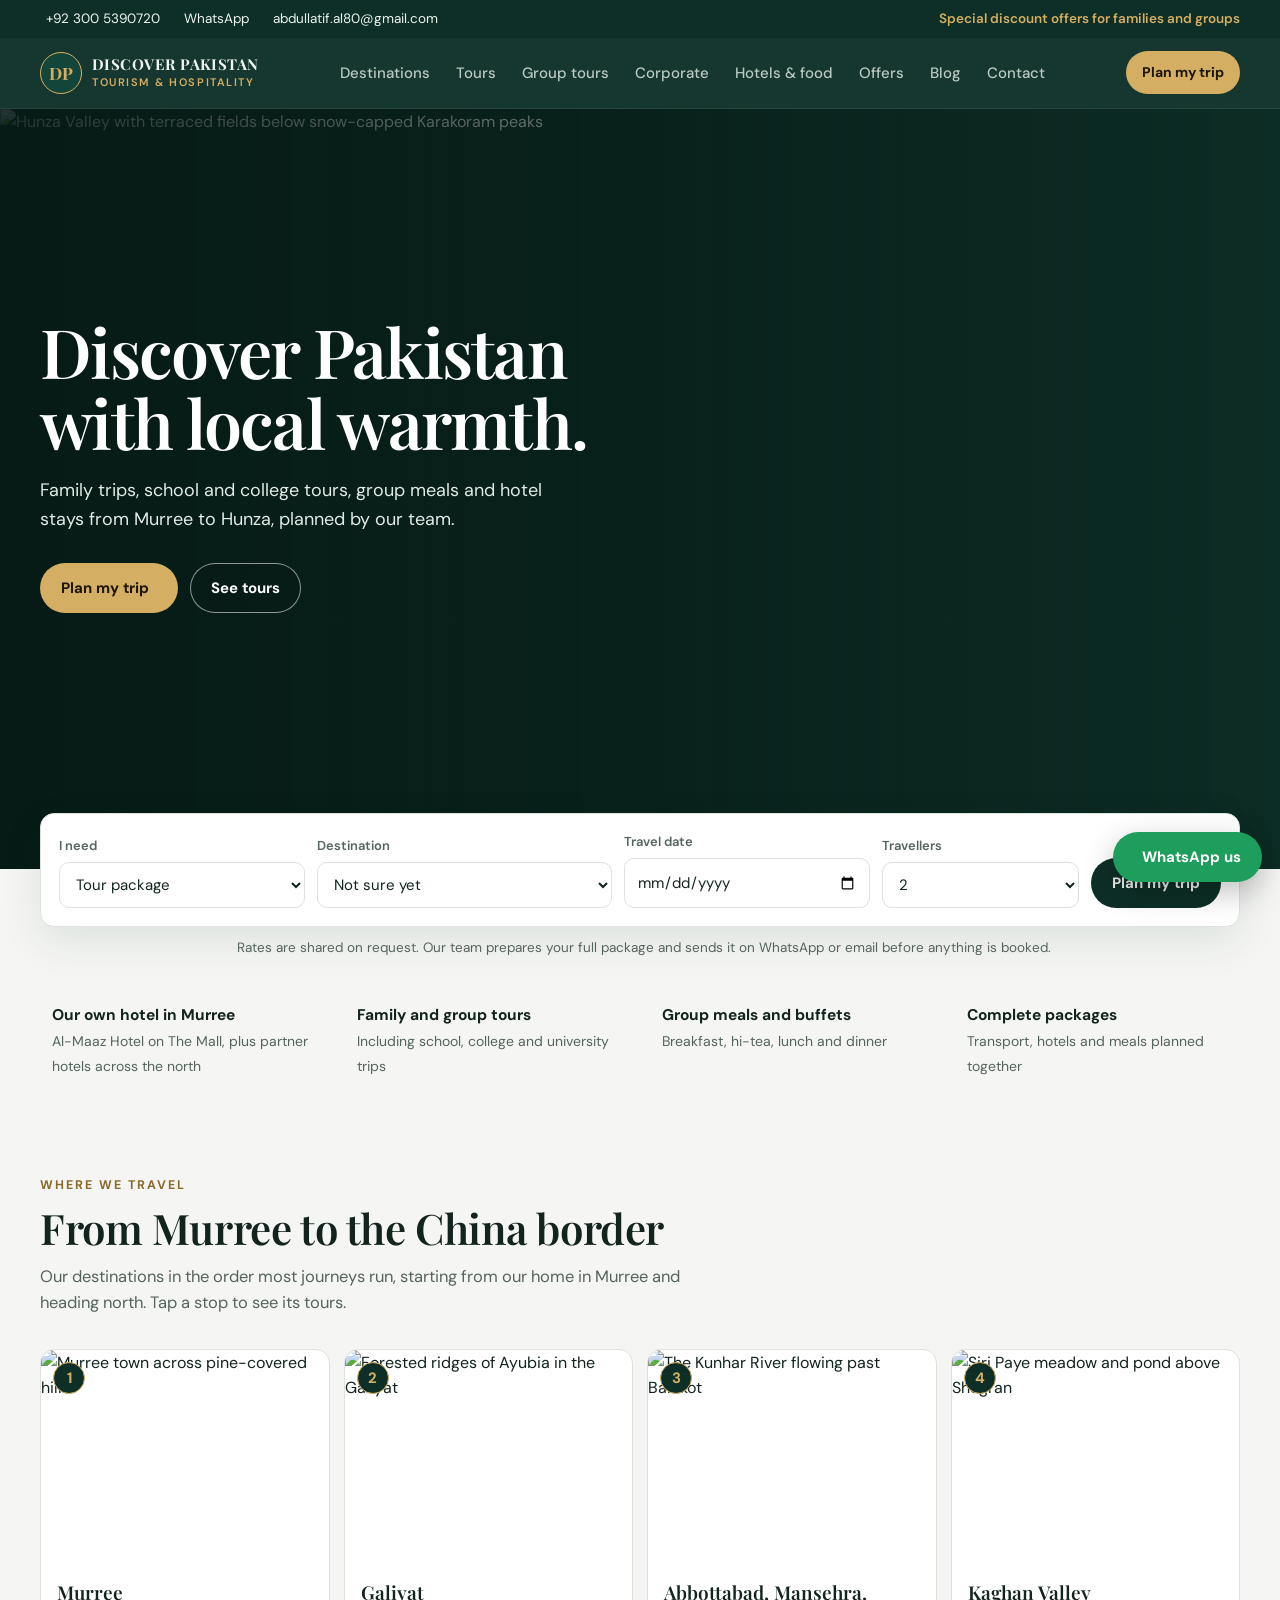
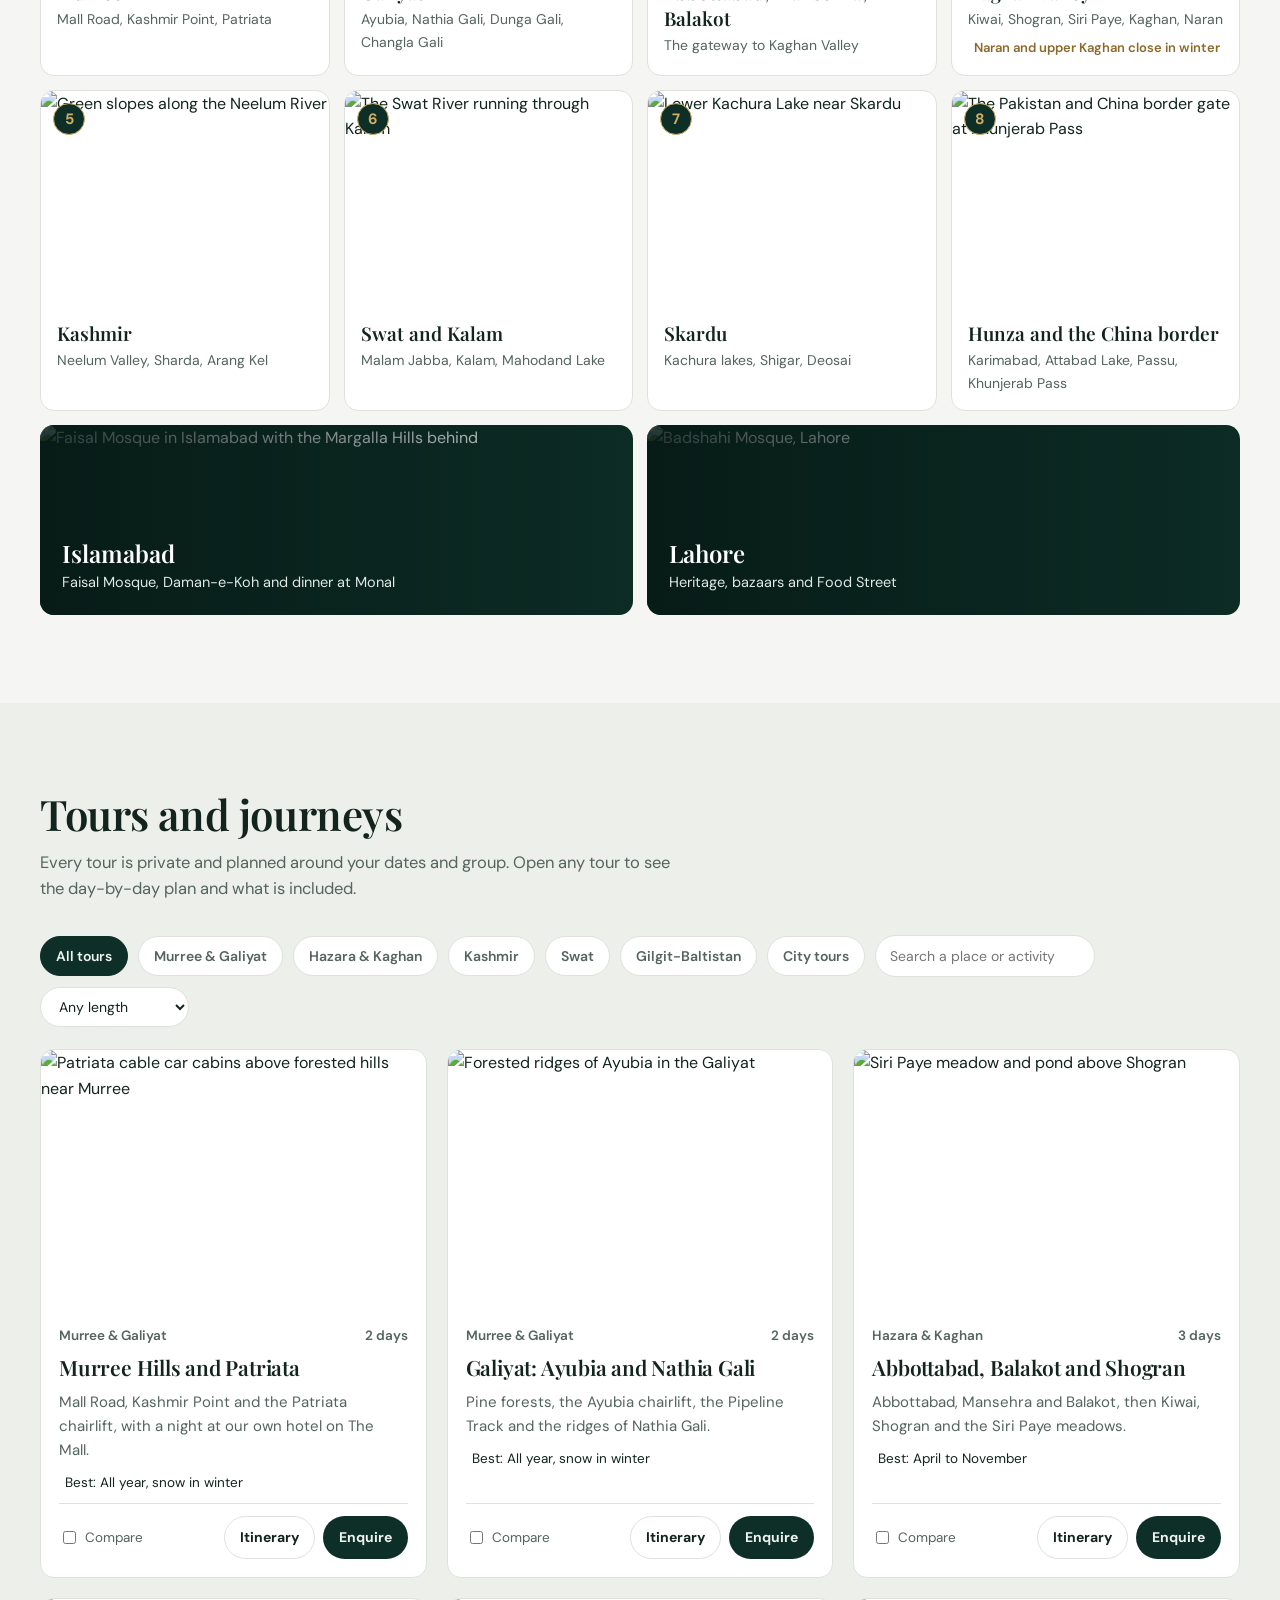
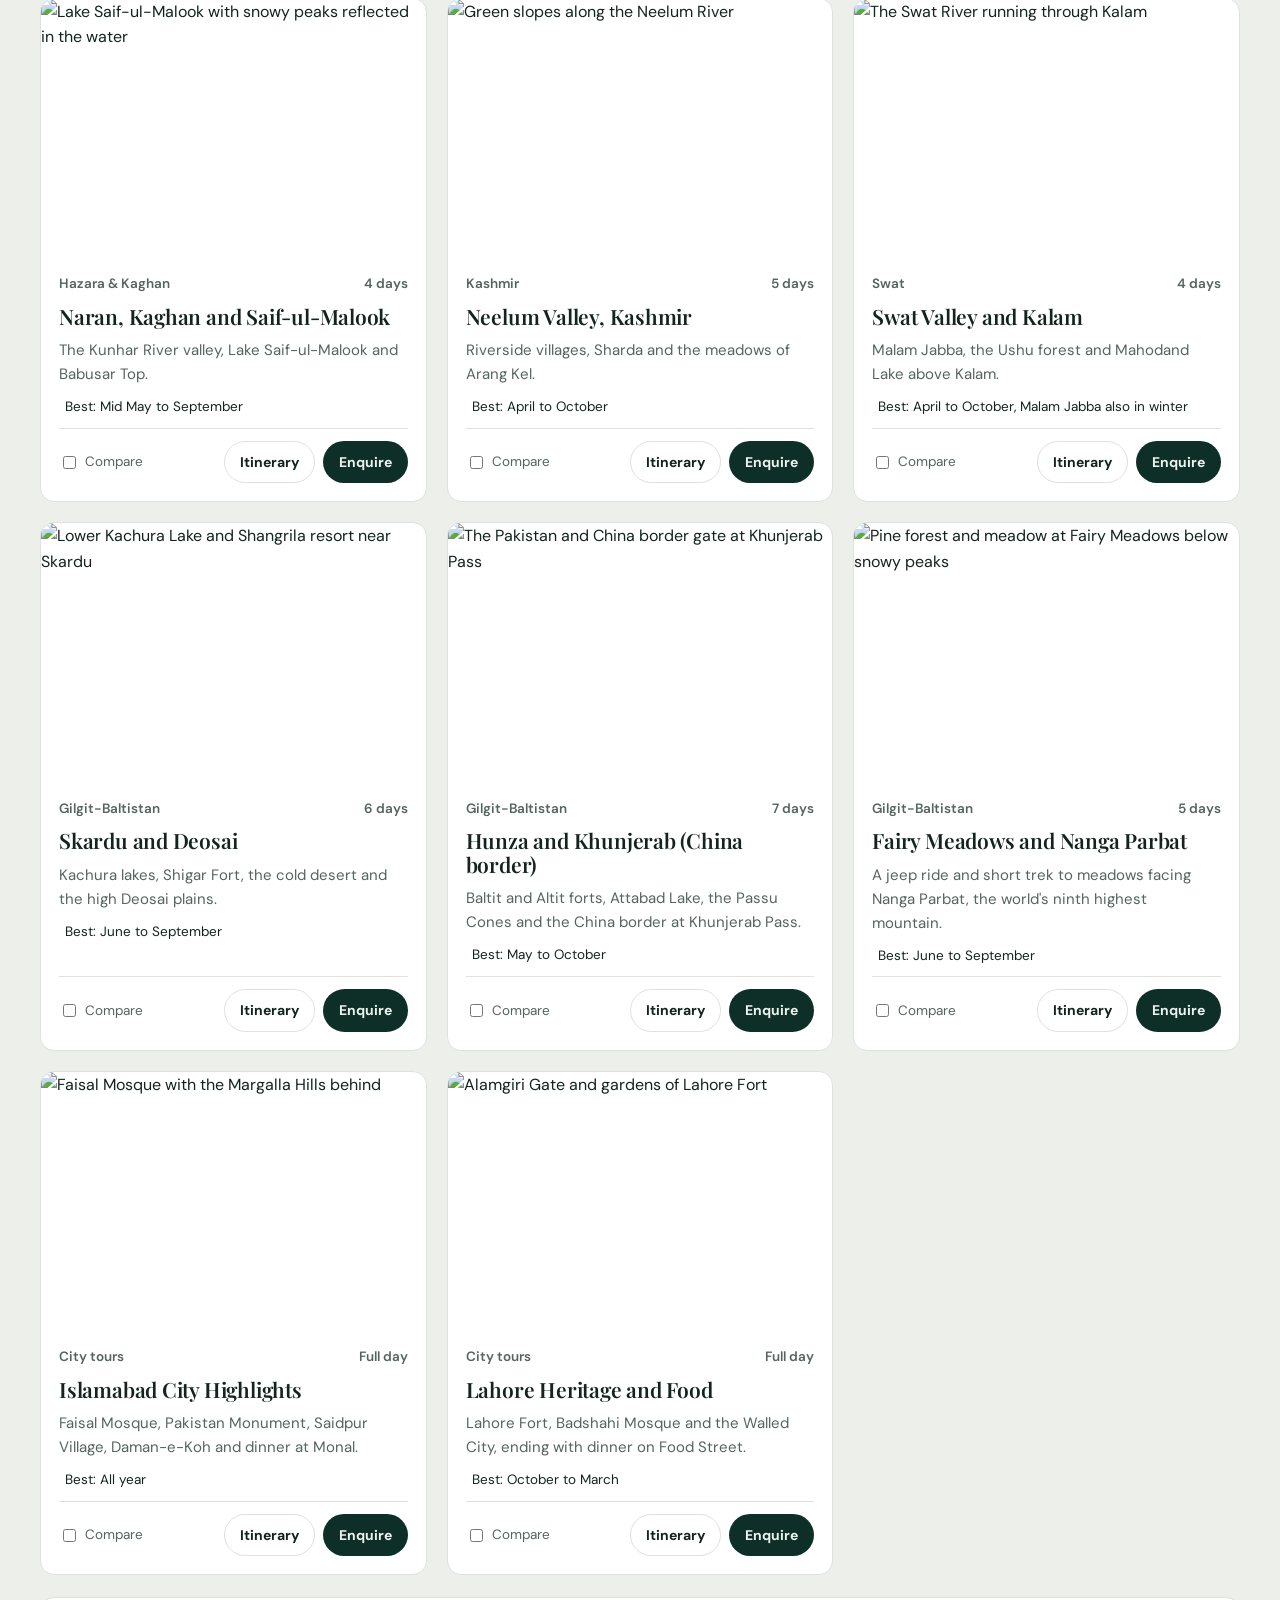
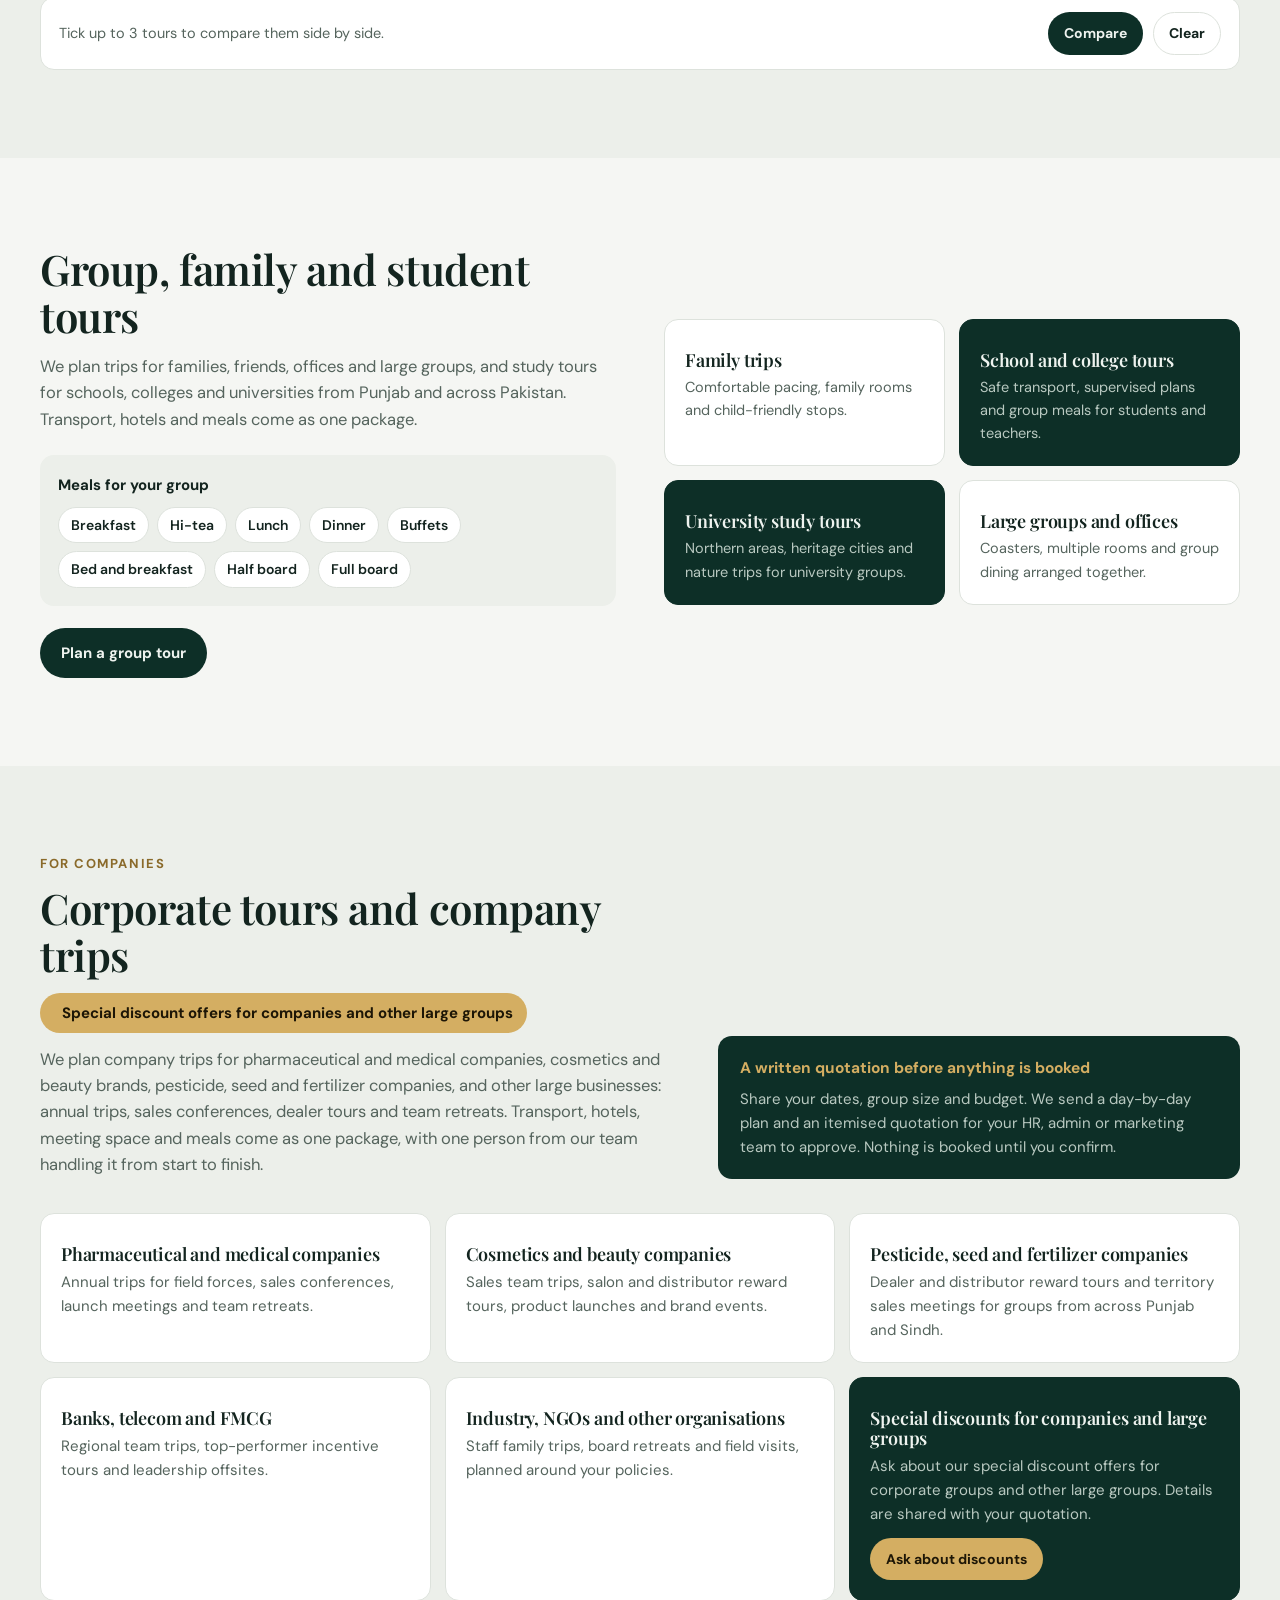
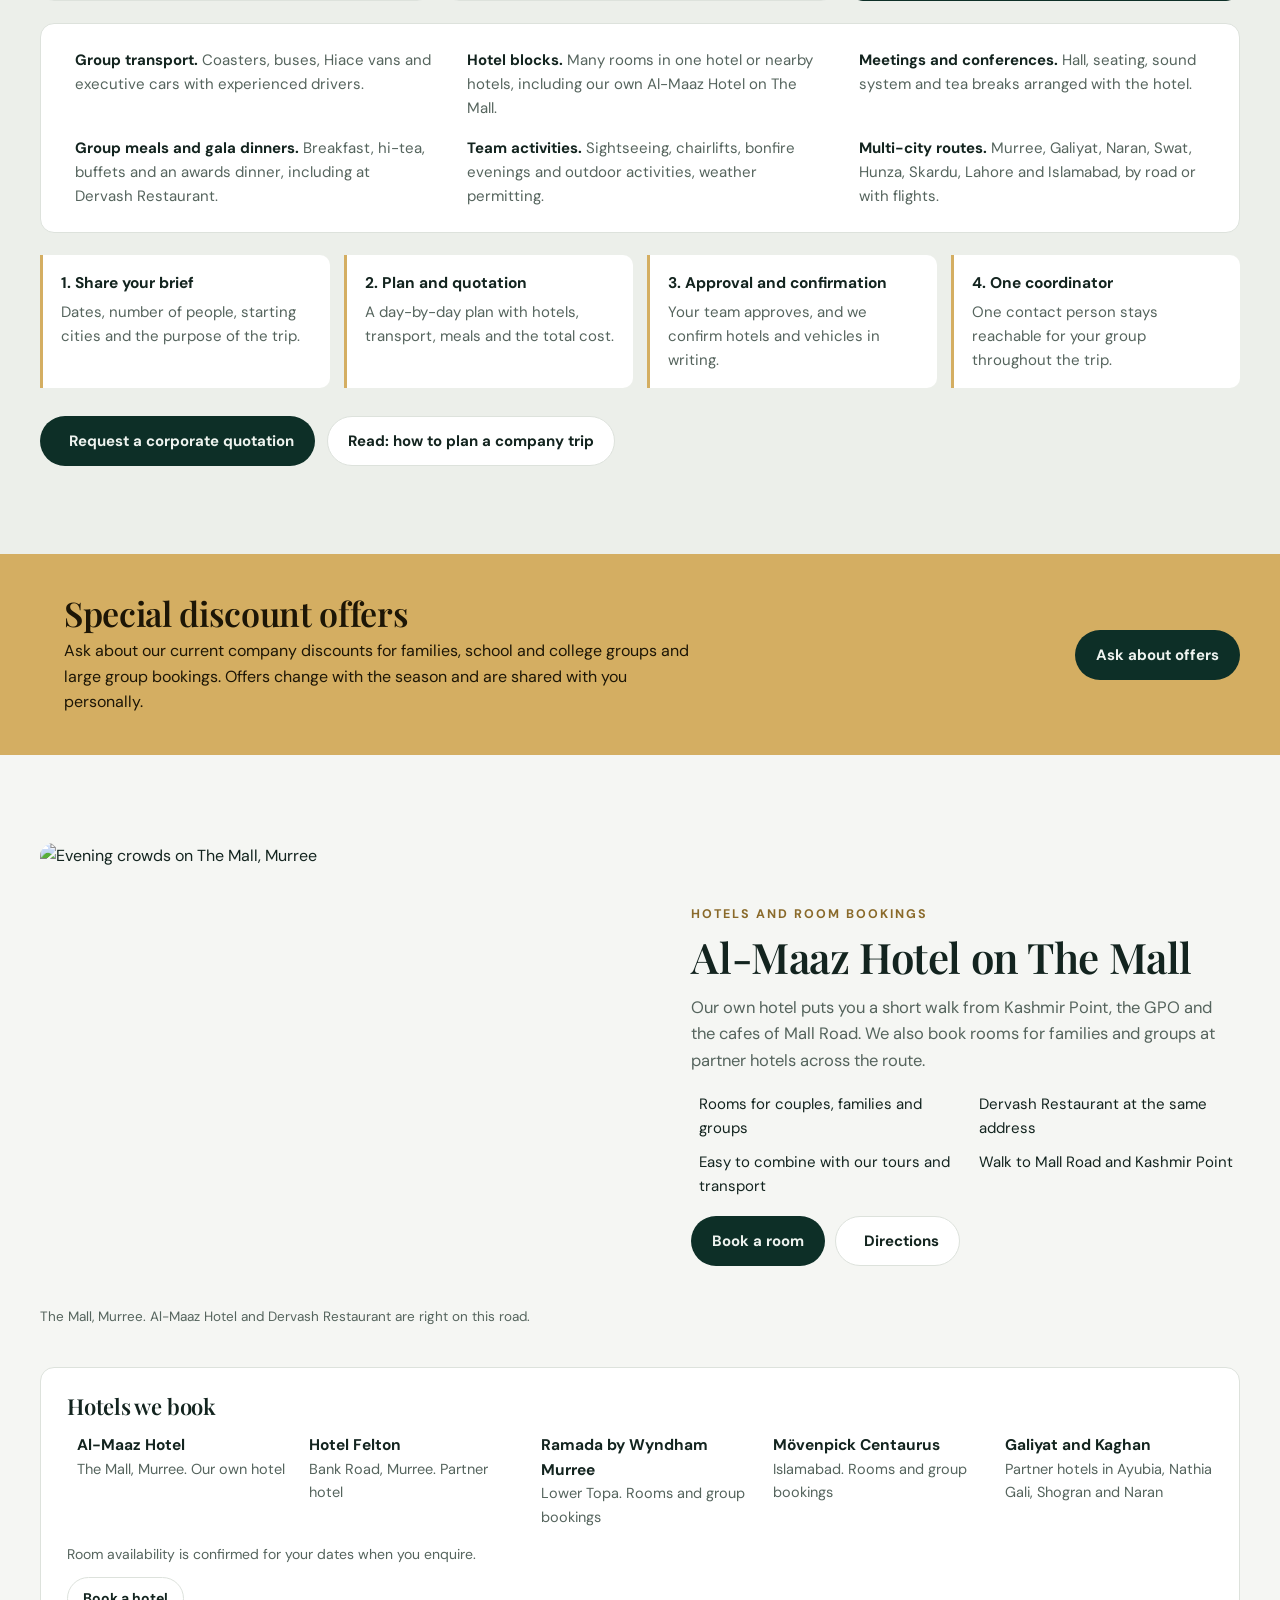
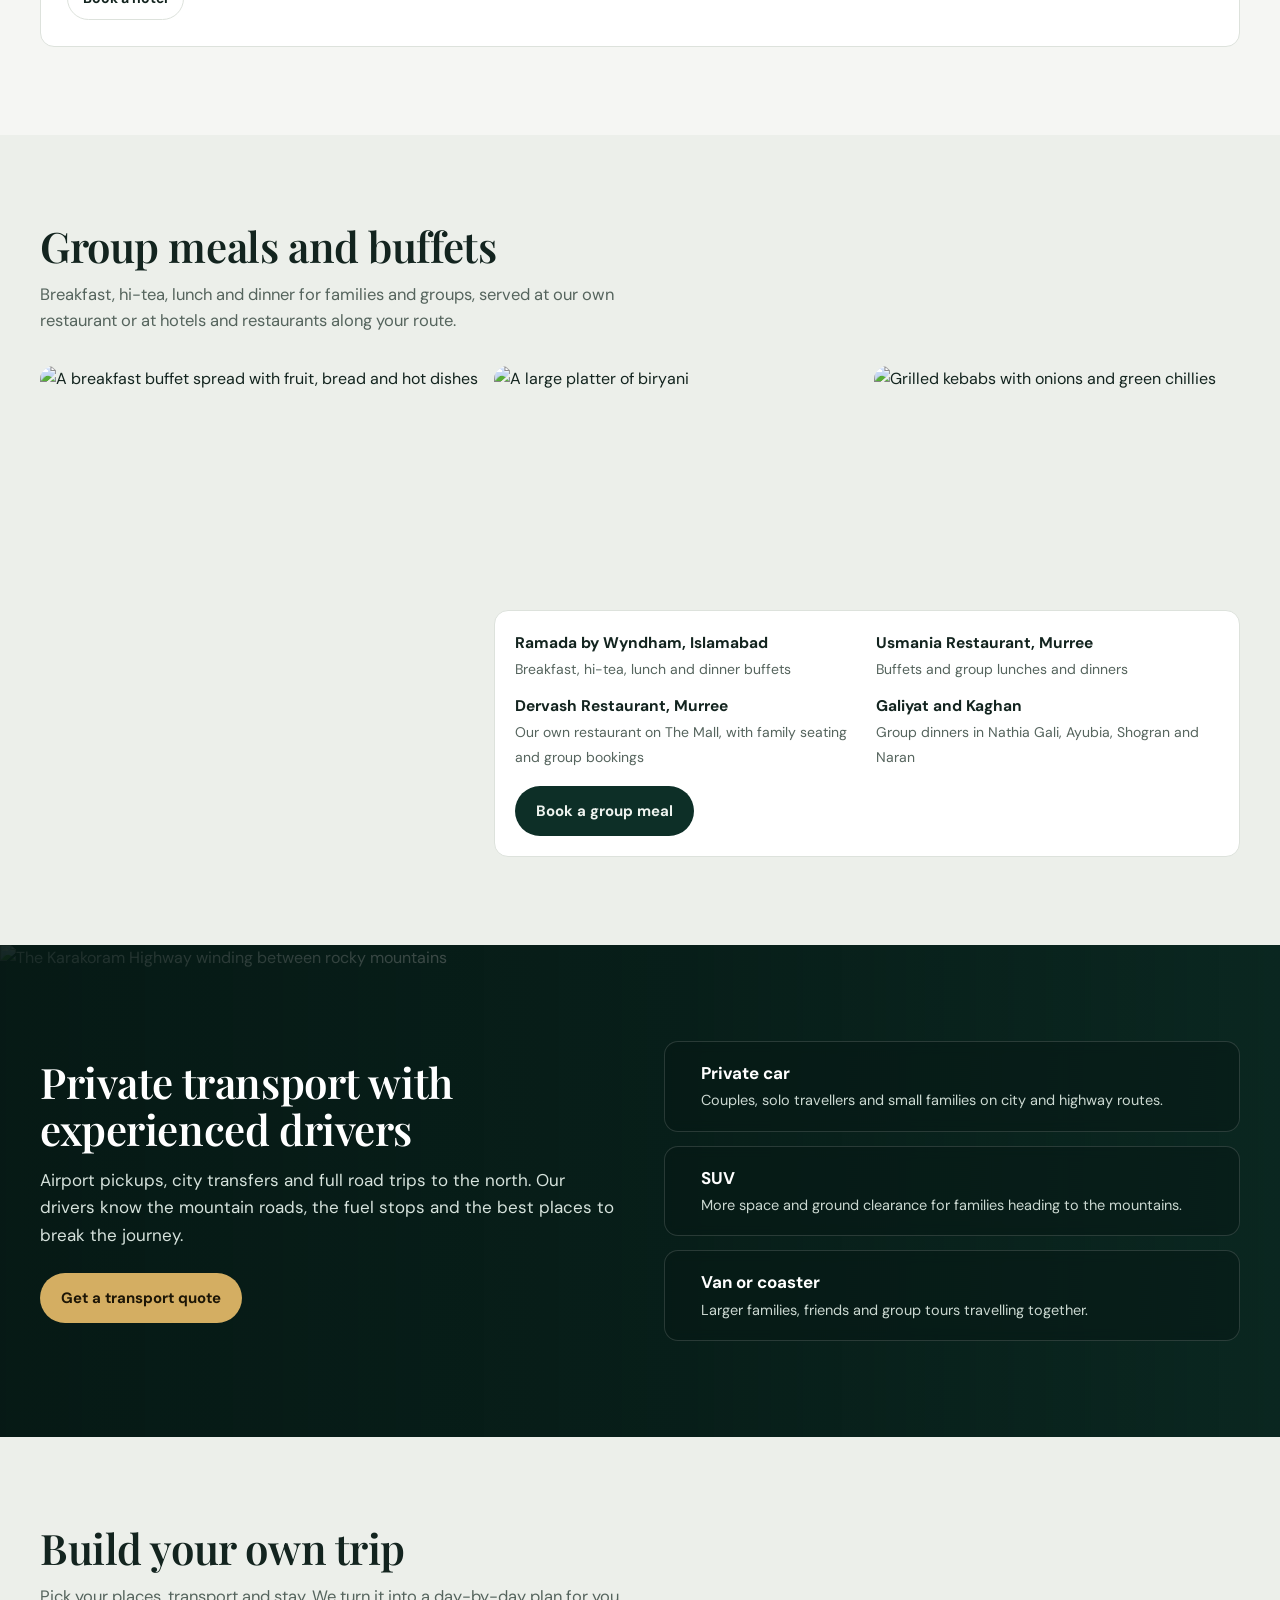
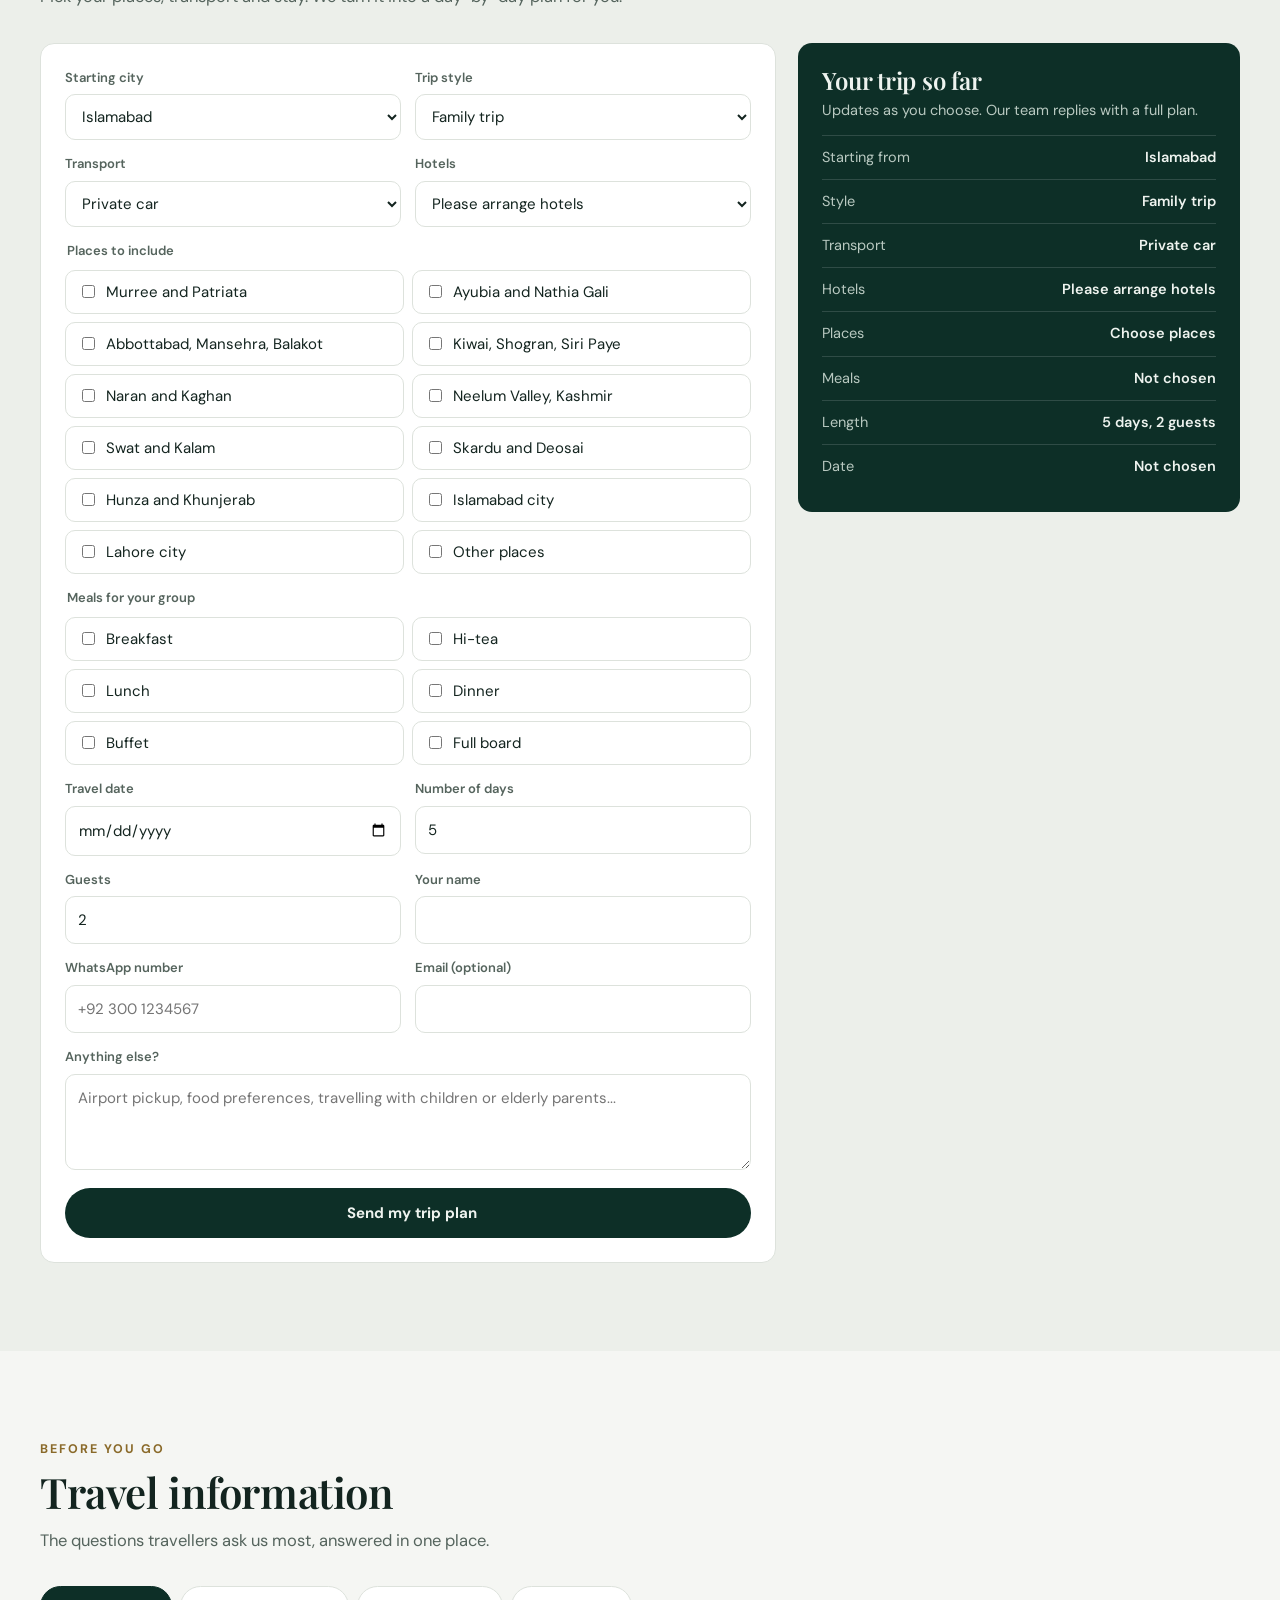
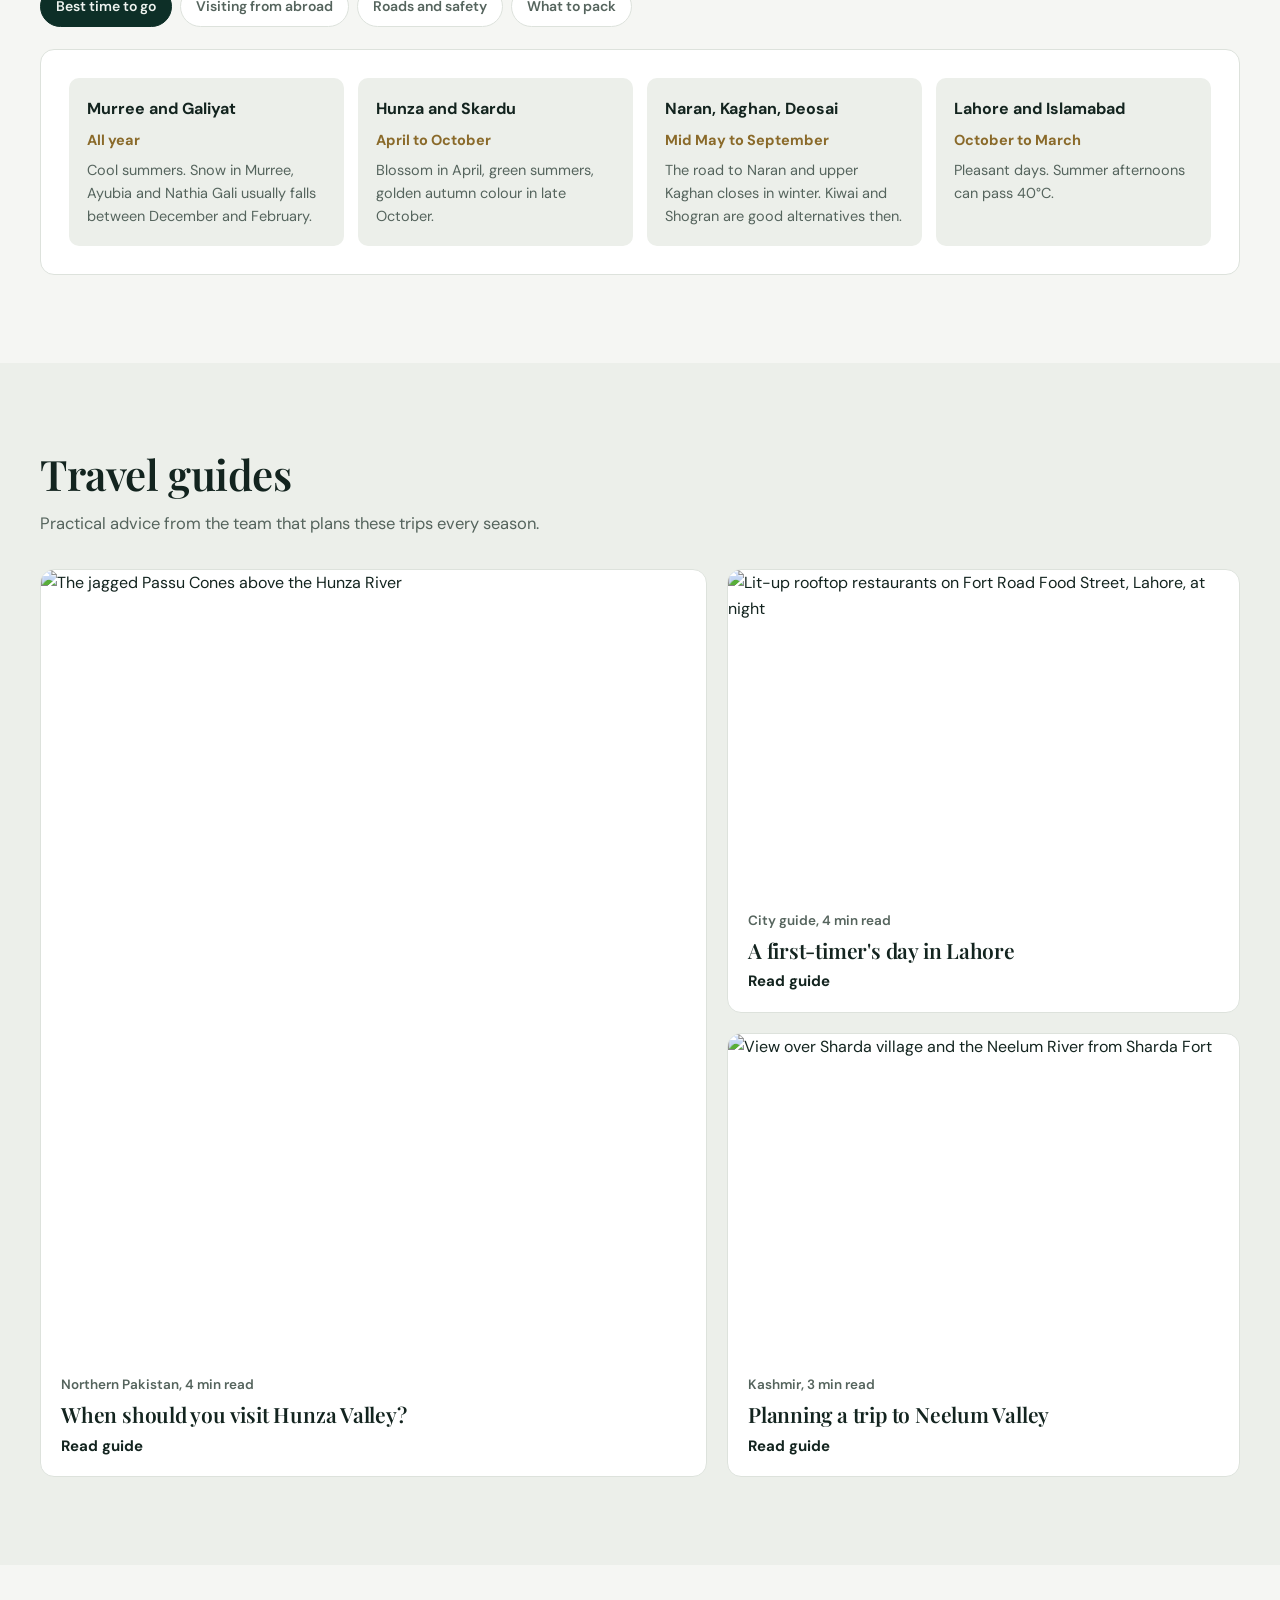
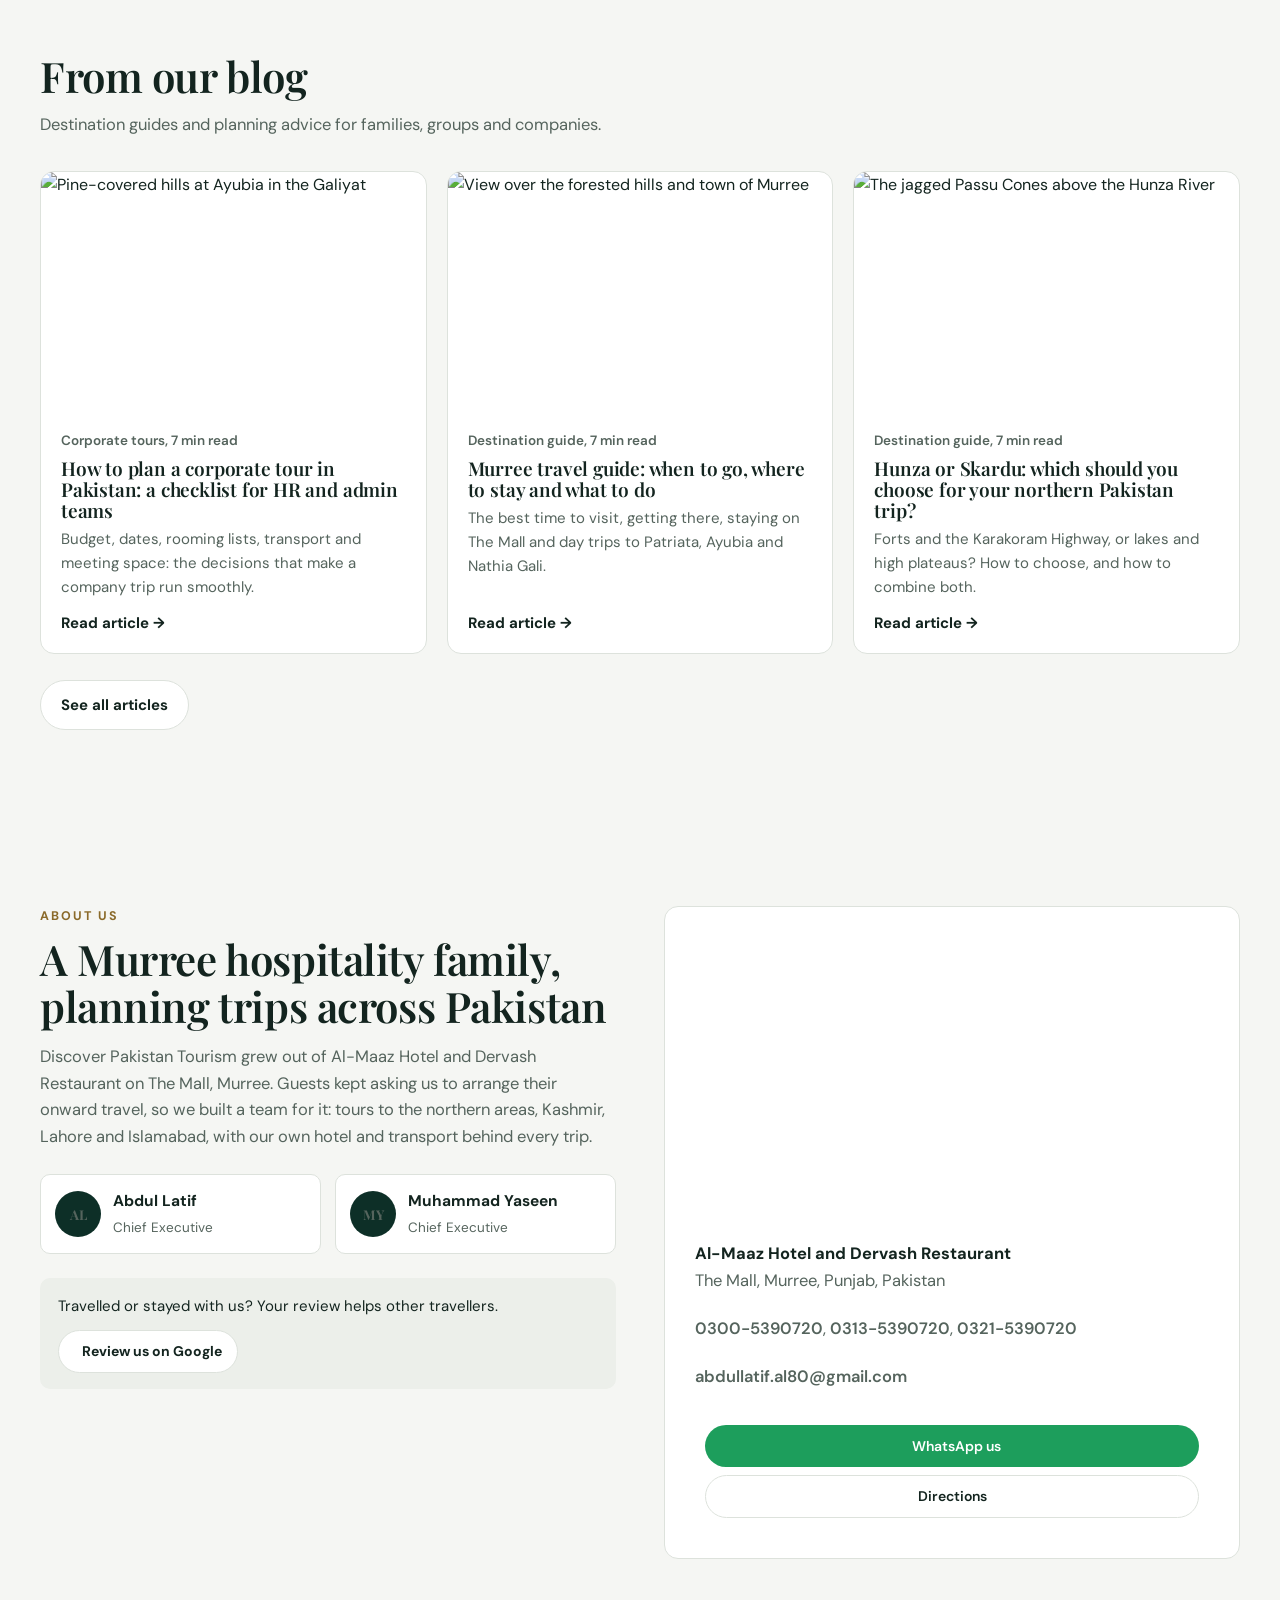
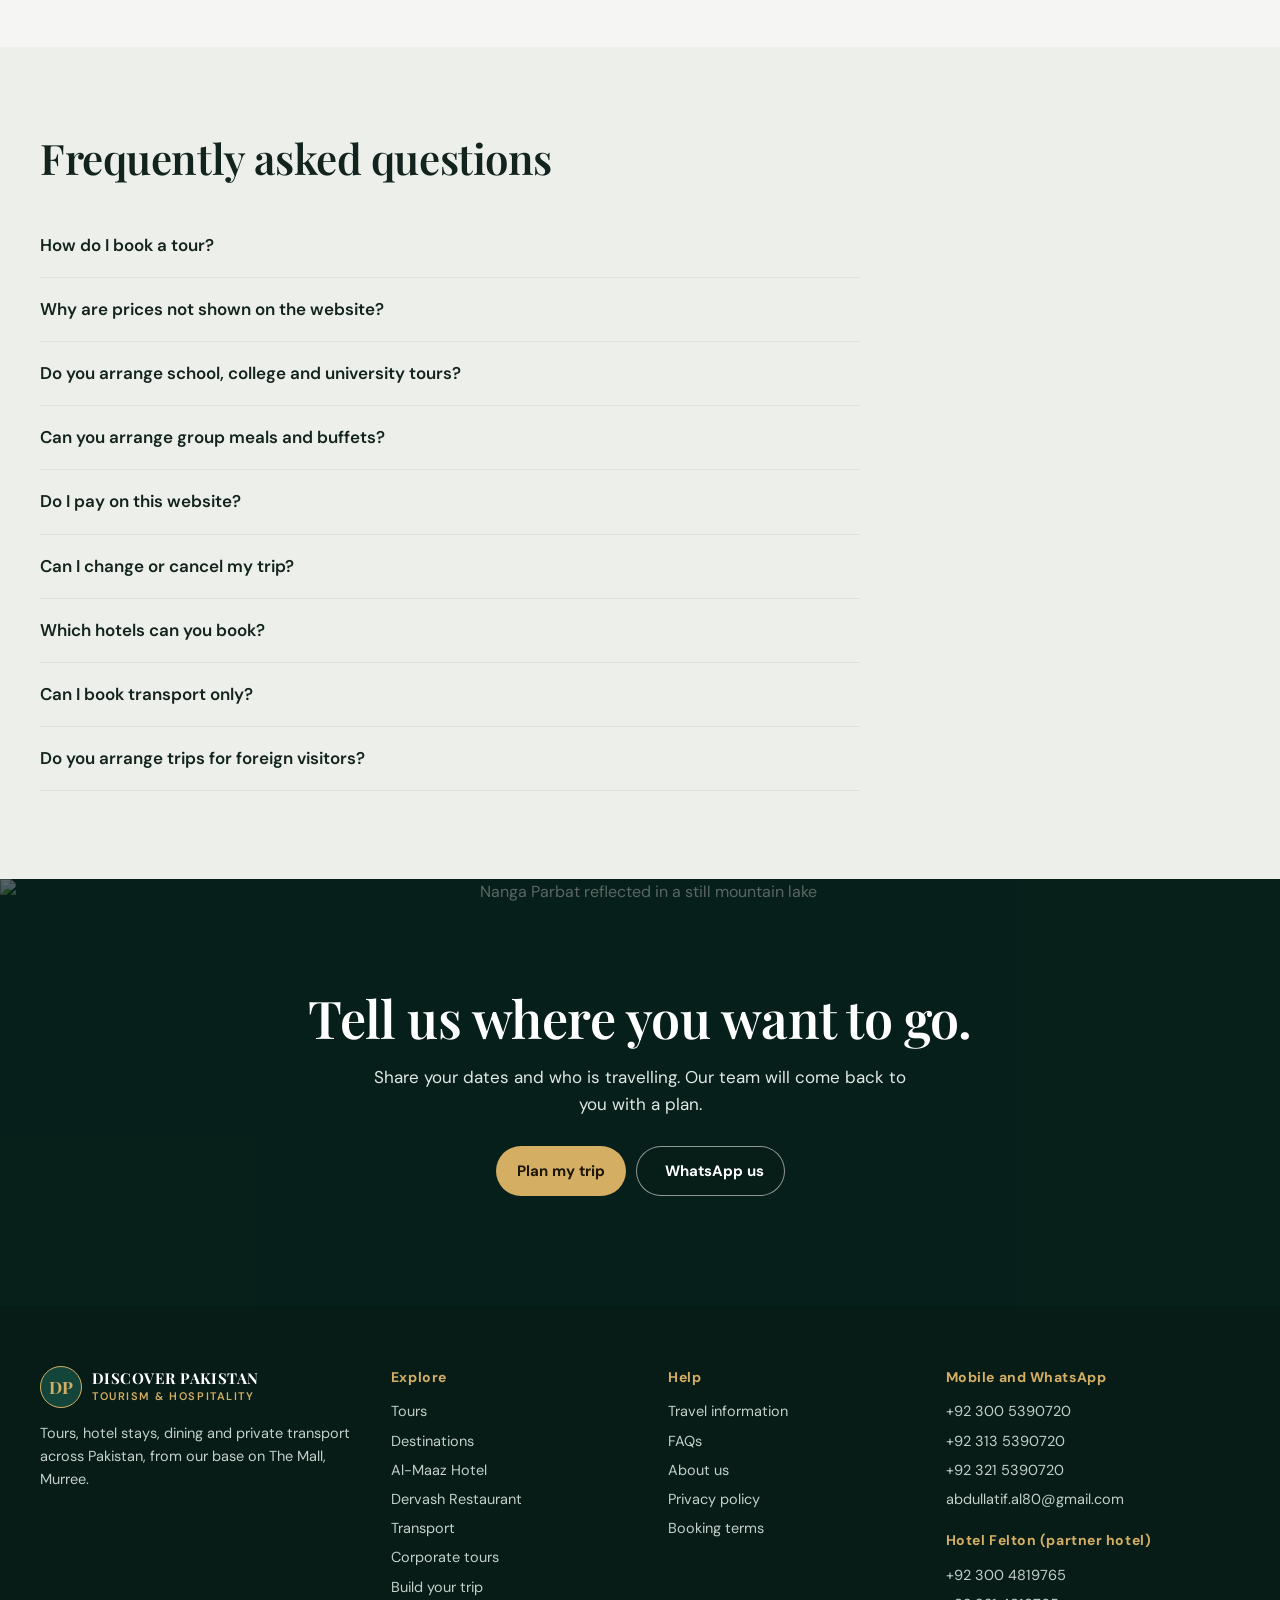
==== commit d2e7ec32: "Add cosmetics and beauty companies and corporate discount tagline" ====
--- a/index.html
+++ b/index.html
@@ -385,7 +385,11 @@
 .corpNote{padding:20px 22px;border-radius:var(--radius);background:var(--brand);color:var(--on-brand)}
 .corpNote b{color:var(--accent);display:block;font-size:15.5px;margin-bottom:6px}
 .corpNote p{color:var(--on-brand-muted);font-size:15px}
-.industries{display:grid;grid-template-columns:repeat(4,1fr);gap:14px;margin-bottom:22px}
+.industries{display:grid;grid-template-columns:repeat(3,1fr);gap:14px;margin-bottom:22px}
+.corpTag{display:inline-flex;align-items:center;gap:8px;margin-top:14px;padding:8px 14px;border-radius:999px;background:var(--accent);color:var(--accent-ink);font-weight:700;font-size:15px}
+.industry.industryOffer{background:var(--brand);border-color:var(--brand);color:var(--on-brand)}
+.industry.industryOffer p{color:var(--on-brand-muted)}
+.industry.industryOffer i.ph{color:var(--accent)}
 .industry{padding:20px;border:1px solid var(--line);border-radius:var(--radius);background:var(--surface)}
 .industry i.ph{font-size:30px;color:var(--accent-text)}
 .industry h3{font-size:18px;margin:10px 0 6px}
@@ -625,7 +629,8 @@
       <div class="reveal">
         <p class="corpKicker">For companies</p>
         <h2>Corporate tours and company trips</h2>
-        <p class="lead">We plan company trips for pharmaceutical and medical companies, pesticide, seed and fertilizer companies, and other large businesses: annual trips, sales conferences, dealer tours and team retreats. Transport, hotels, meeting space and meals come as one package, with one person from our team handling it from start to finish.</p>
+        <p class="corpTag"><i class="ph ph-seal-percent" aria-hidden="true"></i>Special discount offers for companies and other large groups</p>
+        <p class="lead">We plan company trips for pharmaceutical and medical companies, cosmetics and beauty brands, pesticide, seed and fertilizer companies, and other large businesses: annual trips, sales conferences, dealer tours and team retreats. Transport, hotels, meeting space and meals come as one package, with one person from our team handling it from start to finish.</p>
       </div>
       <div class="corpNote reveal">
         <b>A written quotation before anything is booked</b>
@@ -634,9 +639,11 @@
     </div>
     <div class="industries">
       <article class="industry reveal"><i class="ph ph-first-aid-kit" aria-hidden="true"></i><h3>Pharmaceutical and medical companies</h3><p>Annual trips for field forces, sales conferences, launch meetings and team retreats.</p></article>
+      <article class="industry reveal"><i class="ph ph-sparkle" aria-hidden="true"></i><h3>Cosmetics and beauty companies</h3><p>Sales team trips, salon and distributor reward tours, product launches and brand events.</p></article>
       <article class="industry reveal"><i class="ph ph-plant" aria-hidden="true"></i><h3>Pesticide, seed and fertilizer companies</h3><p>Dealer and distributor reward tours and territory sales meetings for groups from across Punjab and Sindh.</p></article>
       <article class="industry reveal"><i class="ph ph-buildings" aria-hidden="true"></i><h3>Banks, telecom and FMCG</h3><p>Regional team trips, top-performer incentive tours and leadership offsites.</p></article>
       <article class="industry reveal"><i class="ph ph-factory" aria-hidden="true"></i><h3>Industry, NGOs and other organisations</h3><p>Staff family trips, board retreats and field visits, planned around your policies.</p></article>
+      <article class="industry industryOffer reveal"><i class="ph ph-seal-percent" aria-hidden="true"></i><h3>Special discounts for companies and large groups</h3><p>Ask about our special discount offers for corporate groups and other large groups. Details are shared with your quotation.</p><button class="btn btn-accent btn-sm" type="button" data-enquire="Corporate tour" style="margin-top:12px">Ask about discounts</button></article>
     </div>
     <ul class="corpServices reveal">
       <li><i class="ph ph-van" aria-hidden="true"></i><span><b>Group transport.</b> Coasters, buses, Hiace vans and executive cars with experienced drivers.</span></li>
